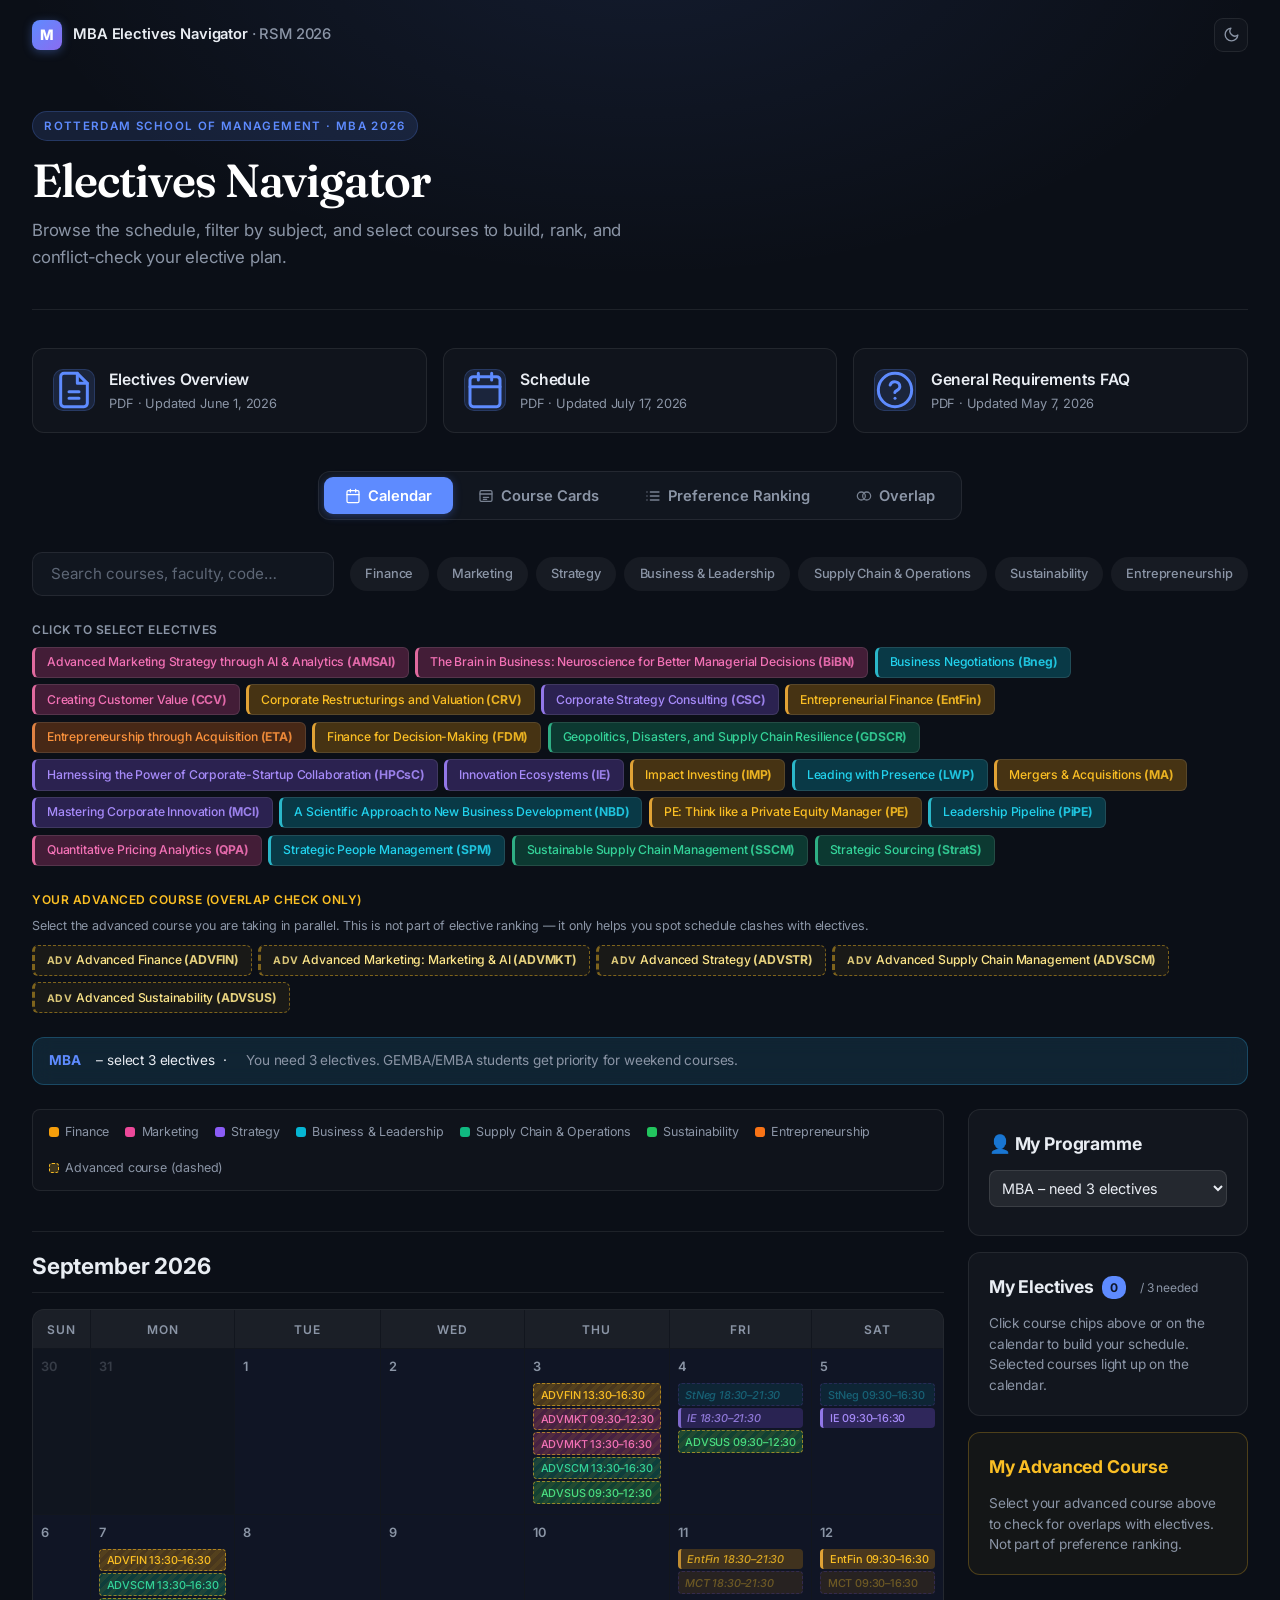
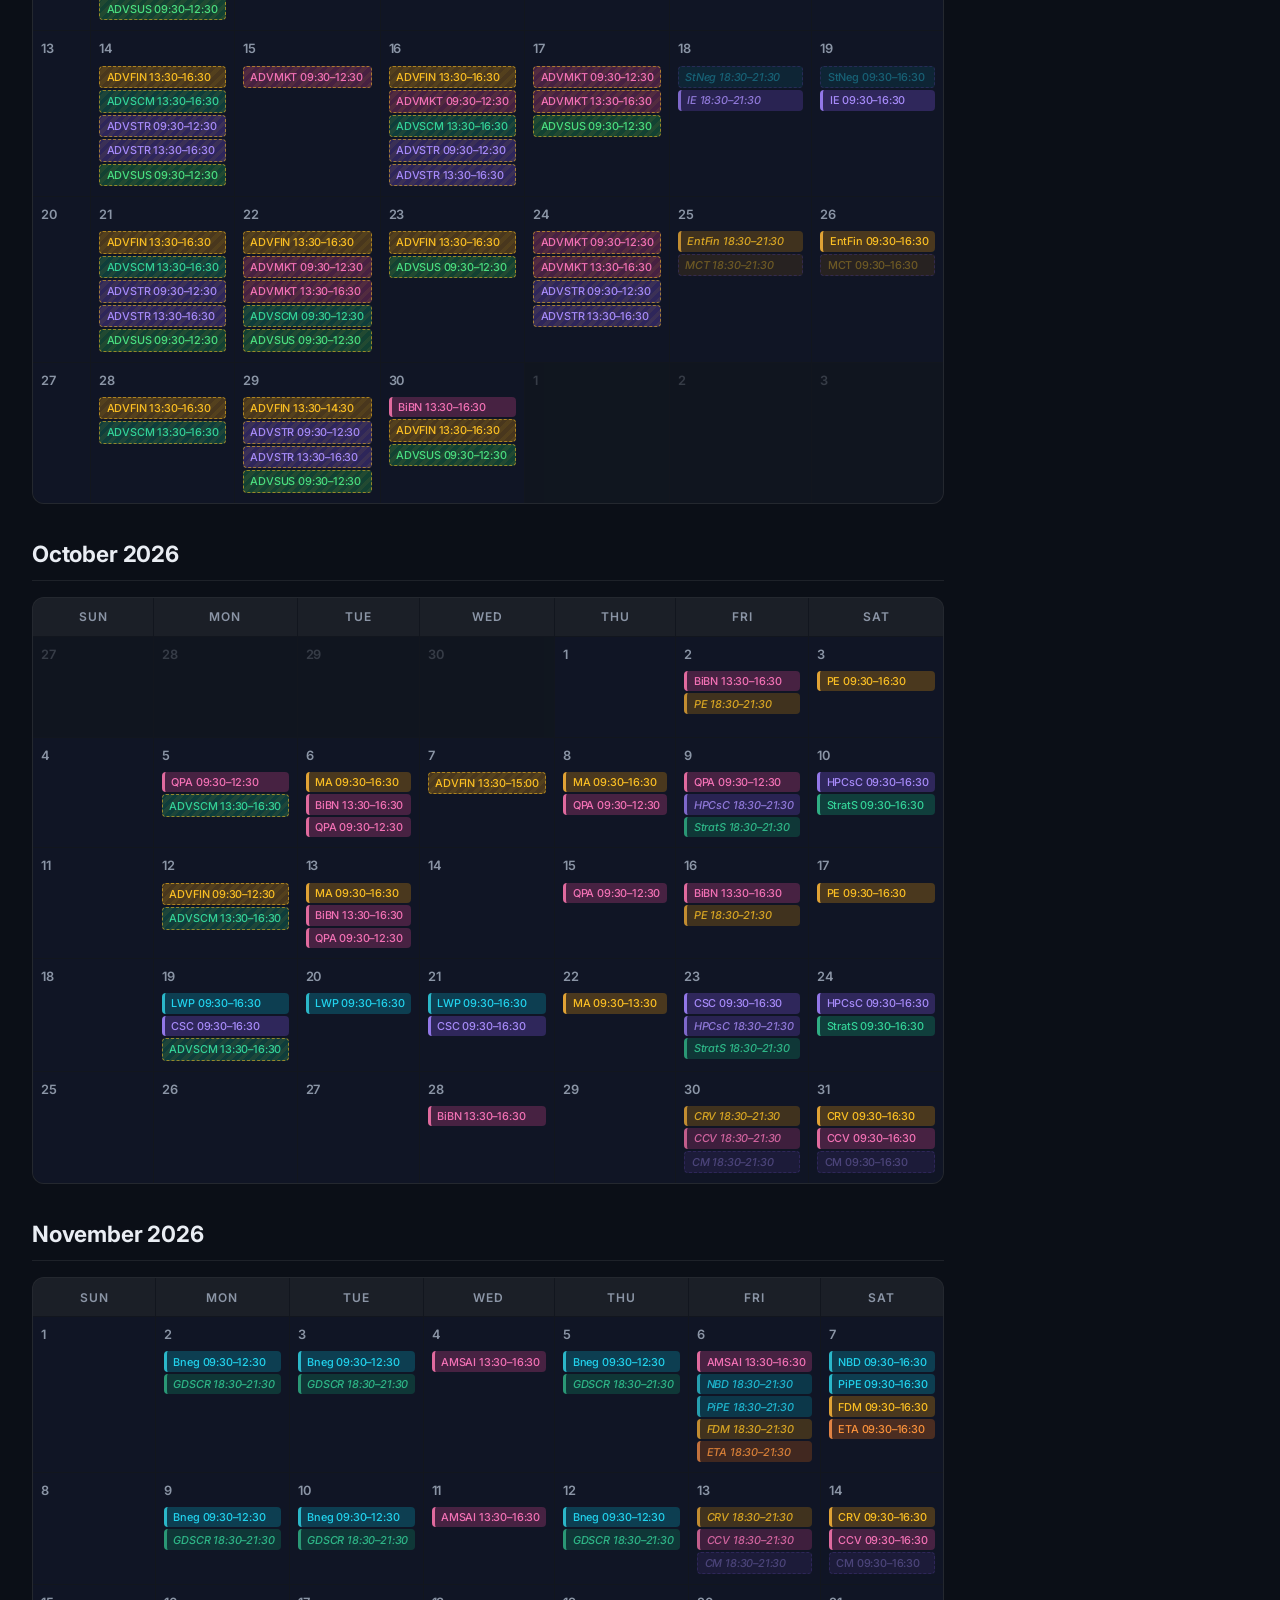
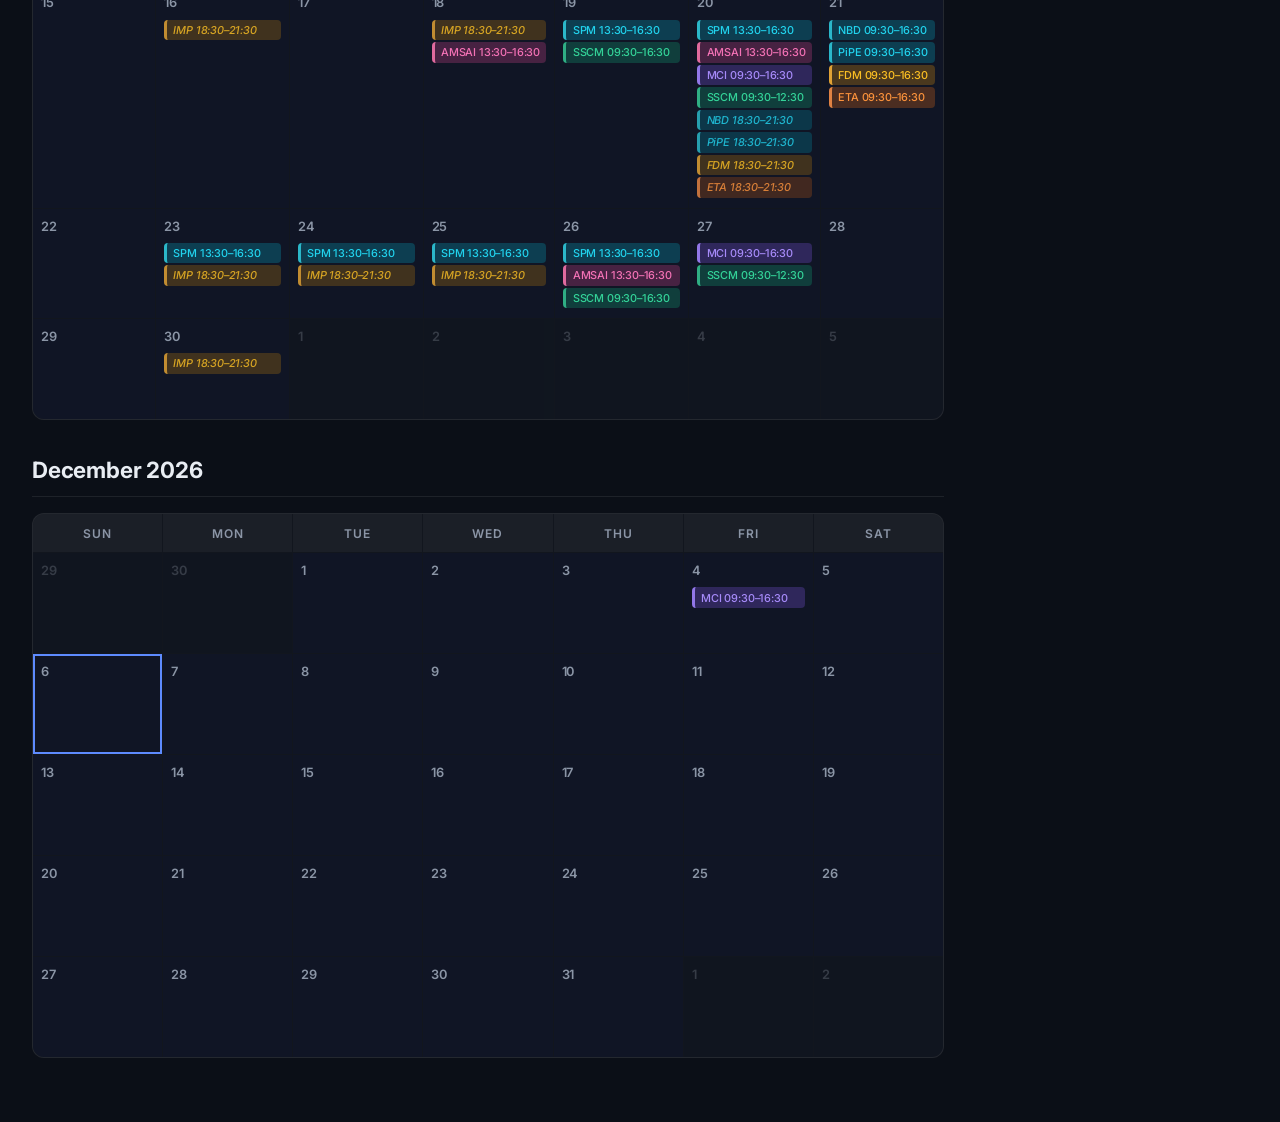
==== index.html @ b1c60c38 "Link schedule resource card to updated 17-July PDF Co-Authored-By: Claude Sonnet 5 <noreply@anthropi" ====
<!DOCTYPE html>
<html lang="en">
<head>
    <meta charset="UTF-8">
    <meta name="viewport" content="width=device-width, initial-scale=1.0">
    <title>MBA Electives 2026</title>
    <meta name="description" content="Interactive navigation for 2026 MBA Electives — browse the calendar, filter by subject, search courses, and plan your schedule.">
    <script>
        (function() {
            var saved = localStorage.getItem('mba_theme');
            if (saved === 'light') document.documentElement.setAttribute('data-theme', 'light');
        })();
    </script>
    <link rel="preconnect" href="https://fonts.googleapis.com">
    <link rel="preconnect" href="https://fonts.gstatic.com" crossorigin>
    <link href="https://fonts.googleapis.com/css2?family=Inter:wght@400;500;600;700;800&family=Fraunces:opsz,wght@9..144,500;9..144,600&display=swap" rel="stylesheet">
    <style>
        :root {
            --bg-color: #0b0f17;
            --bg-elevated: #11161f;
            --text-color: #e9edf3;
            --text-secondary: #8b95a6;
            --text-tertiary: #cbd5e1;
            --heading-color: #ffffff;
            --card-bg: rgba(255, 255, 255, 0.025);
            --card-border: rgba(255, 255, 255, 0.08);
            --card-hover: rgba(255, 255, 255, 0.045);
            --modal-bg: #1e293b;
            --cal-day-bg: rgba(15, 23, 42, 0.6);
            --placeholder-color: #5d6675;
            --selected-outline: #ffffff;
            --bg-glow: rgba(94, 139, 255, 0.10);
            --bg-glow-2: transparent;
            --primary: #5e8bff;
            --primary-strong: #4f7cf5;
            --primary-dim: rgba(94, 139, 255, 0.14);
            --accent: #7b9dff;
            --cat-finance: #e0a235;
            --cat-marketing: #e06a9e;
            --cat-strategy: #9277e8;
            --cat-leadership: #2bb7c9;
            --cat-supplychain: #2fae84;
            --cat-sustainability: #4cb464;
            --cat-entrepreneurship: #e08243;
            --danger: #f0786f;
            --radius: 12px;
            --radius-sm: 8px;
            --radius-lg: 16px;
            --shadow-sm: 0 1px 2px rgba(0,0,0,0.25);
            --shadow-md: 0 6px 20px rgba(0,0,0,0.3);
            --shadow-lg: 0 16px 40px rgba(0,0,0,0.4);
            /* Status text colors used for inline sidebar warnings/badges */
            --status-amber: #fbbf24;
            --status-purple: #c4b5fd;
            --status-cyan: #7dd3fc;
            --status-red: #f87171;
            --status-green: #86efac;
            /* Tonal "wash" overlays — light-on-dark by default, flipped to dark-on-light by the light theme */
            --wash-02: rgba(255,255,255,0.02);
            --wash-03: rgba(255,255,255,0.03);
            --wash-04: rgba(255,255,255,0.04);
            --wash-05: rgba(255,255,255,0.05);
            --wash-06: rgba(255,255,255,0.06);
            --wash-08: rgba(255,255,255,0.08);
            --wash-10: rgba(255,255,255,0.1);
            --wash-12: rgba(255,255,255,0.12);
            --wash-14: rgba(255,255,255,0.14);
            --wash-15: rgba(255,255,255,0.15);
            --wash-16: rgba(255,255,255,0.16);
            --wash-20: rgba(255,255,255,0.2);
            --wash-24: rgba(255,255,255,0.24);
            --wash-25: rgba(255,255,255,0.25);
            --wash-35: rgba(255,255,255,0.35);
        }

        /* ── Pastel light theme ── */
        html[data-theme="light"] {
            --bg-color: #f7f5f0;
            --bg-elevated: #ffffff;
            --text-color: #3a4254;
            --text-secondary: #7b8494;
            --text-tertiary: #515b6e;
            --heading-color: #262d3d;
            --card-bg: #ffffff;
            --card-border: rgba(35,45,70,0.09);
            --card-hover: rgba(35,45,70,0.035);
            --modal-bg: #ffffff;
            --cal-day-bg: rgba(255,255,255,0.6);
            --placeholder-color: #a3acbd;
            --selected-outline: #2a3142;
            --scrollbar-thumb: rgba(35,45,70,0.14);
            --scrollbar-thumb-hover: rgba(35,45,70,0.24);
            --bg-glow: rgba(94,139,255,0.08);
            --bg-glow-2: rgba(255,176,138,0.12);
            --primary: #4a64e8;
            --primary-strong: #3a52d6;
            --primary-dim: rgba(74,100,232,0.10);
            --accent: #6f7ff0;
            --cat-finance: #c4831a;
            --cat-marketing: #c94f82;
            --cat-strategy: #7c5cd6;
            --cat-leadership: #1f97a8;
            --cat-supplychain: #1f8f6c;
            --cat-sustainability: #3a9650;
            --cat-entrepreneurship: #c66a2e;
            --danger: #d9655e;
            --status-amber: #92660f;
            --status-purple: #6d4fc9;
            --status-cyan: #0e7c95;
            --status-red: #b8453d;
            --status-green: #1f8f5a;
            --shadow-sm: 0 1px 2px rgba(35,45,70,0.06);
            --shadow-md: 0 6px 20px rgba(35,45,70,0.08);
            --shadow-lg: 0 16px 40px rgba(35,45,70,0.12);
            --wash-02: rgba(35,45,70,0.025);
            --wash-03: rgba(35,45,70,0.035);
            --wash-04: rgba(35,45,70,0.04);
            --wash-05: rgba(35,45,70,0.05);
            --wash-06: rgba(35,45,70,0.055);
            --wash-08: rgba(35,45,70,0.06);
            --wash-10: rgba(35,45,70,0.07);
            --wash-12: rgba(35,45,70,0.08);
            --wash-14: rgba(35,45,70,0.09);
            --wash-15: rgba(35,45,70,0.09);
            --wash-16: rgba(35,45,70,0.1);
            --wash-20: rgba(35,45,70,0.12);
            --wash-24: rgba(35,45,70,0.14);
            --wash-25: rgba(35,45,70,0.14);
            --wash-35: rgba(35,45,70,0.2);
        }

        * { box-sizing: border-box; margin: 0; padding: 0; }

        body {
            font-family: 'Inter', -apple-system, BlinkMacSystemFont, 'Segoe UI', sans-serif;
            background-color: var(--bg-color);
            color: var(--text-color);
            line-height: 1.6;
            background-image:
                radial-gradient(900px 500px at 50% -8%, var(--bg-glow), transparent 70%),
                radial-gradient(800px 500px at 100% 100%, var(--bg-glow-2), transparent 70%);
            background-repeat: no-repeat;
            background-attachment: fixed;
            min-height: 100vh;
            -webkit-font-smoothing: antialiased;
            letter-spacing: -0.011em;
            transition: background-color 0.25s ease, color 0.25s ease;
        }

        .container { max-width: 1360px; margin: 0 auto; padding: 0 2rem 4rem; }

        /* ── Top bar ── */
        .topbar {
            display: flex; align-items: center; gap: 0.7rem;
            max-width: 1360px; margin: 0 auto; padding: 1.1rem 2rem;
        }
        .topbar .brand-mark {
            width: 30px; height: 30px; border-radius: 8px; flex-shrink: 0;
            background: linear-gradient(135deg, var(--primary), #8a6cf0);
            display: flex; align-items: center; justify-content: center;
            font-weight: 800; font-size: 0.9rem; color: #fff;
            box-shadow: 0 2px 10px rgba(94,139,255,0.35);
        }
        .topbar .brand-text { font-size: 0.92rem; font-weight: 600; letter-spacing: -0.01em; }
        .topbar .brand-text span { color: var(--text-secondary); font-weight: 500; }
        .theme-toggle {
            margin-left: auto; width: 34px; height: 34px; flex-shrink: 0;
            display: flex; align-items: center; justify-content: center;
            background: var(--card-bg); border: 1px solid var(--card-border);
            border-radius: 9px; color: var(--text-secondary); cursor: pointer;
            transition: background 0.18s ease, color 0.18s ease, border-color 0.18s ease;
        }
        .theme-toggle:hover { background: var(--card-hover); color: var(--text-color); }
        .theme-toggle svg { width: 17px; height: 17px; }
        .theme-toggle .icon-sun { display: none; }
        html[data-theme="light"] .theme-toggle .icon-moon { display: none; }
        html[data-theme="light"] .theme-toggle .icon-sun { display: block; }

        /* ── Header ── */
        header {
            padding: 2.6rem 0 2.4rem; margin-bottom: 2.4rem;
            border-bottom: 1px solid var(--card-border);
            animation: fadeInDown 0.5s ease-out;
        }
        .eyebrow {
            display: inline-flex; align-items: center; gap: 0.5rem;
            font-size: 0.72rem; font-weight: 600; text-transform: uppercase;
            letter-spacing: 0.12em; color: var(--primary);
            background: var(--primary-dim); border: 1px solid rgba(94,139,255,0.22);
            padding: 0.3rem 0.7rem; border-radius: 999px; margin-bottom: 1rem;
        }
        h1 {
            font-family: 'Fraunces', Georgia, serif;
            font-size: 2.9rem; font-weight: 600; line-height: 1.05;
            letter-spacing: -0.02em; margin-bottom: 0.7rem; color: var(--heading-color);
        }
        .subtitle { font-size: 1.05rem; color: var(--text-secondary); max-width: 640px; }

        /* ── Resource cards ── */
        .resources {
            display: grid; grid-template-columns: repeat(auto-fit, minmax(240px, 1fr));
            gap: 1rem; margin-bottom: 2.4rem; animation: fadeInUp 0.5s ease-out 0.1s both;
        }
        .resource-card {
            background: var(--card-bg); border: 1px solid var(--card-border); border-radius: var(--radius);
            padding: 1.1rem 1.25rem; text-align: left;
            transition: transform 0.2s ease, box-shadow 0.2s ease, background 0.2s ease, border-color 0.2s ease;
            text-decoration: none; color: inherit; display: flex; flex-direction: row; align-items: center; gap: 0.9rem;
        }
        .resource-card:hover {
            transform: translateY(-2px); box-shadow: var(--shadow-md);
            background: var(--card-hover); border-color: rgba(94,139,255,0.35);
        }
        .resource-icon {
            font-size: 1.25rem; width: 42px; height: 42px; flex-shrink: 0;
            display: flex; align-items: center; justify-content: center;
            background: var(--primary-dim); border: 1px solid rgba(94,139,255,0.2);
            border-radius: 10px; color: var(--primary);
        }
        .resource-body { display: flex; flex-direction: column; gap: 0.1rem; min-width: 0; }
        .resource-title { font-size: 0.98rem; font-weight: 600; }
        .resource-sub { color: var(--text-secondary); font-size: 0.8rem; }

        /* ── View switcher ── */
        .view-bar {
            display: inline-flex; gap: 0.25rem; margin-bottom: 2rem; justify-content: center; flex-wrap: wrap; align-items: center;
            background: var(--bg-elevated); border: 1px solid var(--card-border);
            border-radius: 12px; padding: 0.3rem;
        }
        .view-bar-wrap { display: flex; justify-content: center; margin-bottom: 2rem; }
        .view-bar-wrap .view-bar { margin-bottom: 0; }
        .view-btn {
            background: transparent; border: 1px solid transparent; color: var(--text-secondary);
            padding: 0.55rem 1.25rem; border-radius: 9px; font-family: inherit; font-size: 0.92rem;
            font-weight: 600; cursor: pointer; transition: all 0.18s ease;
            display: inline-flex; align-items: center; gap: 0.45rem;
        }
        .view-btn svg { width: 16px; height: 16px; opacity: 0.85; }
        .view-btn.active {
            background: var(--primary); border-color: transparent; color: #fff;
            box-shadow: 0 2px 8px rgba(79, 124, 245, 0.35);
        }
        .view-btn.active svg { opacity: 1; }
        .view-btn:hover:not(.active) { background: var(--wash-05); color: var(--text-color); }
        /* Card view tabs keep a lighter segmented style */
        .tabs .tab-btn { background: var(--card-bg); border: 1px solid var(--card-border); border-radius: 9px; }
        .tabs .tab-btn.active { background: var(--primary); border-color: transparent; }

        /* ── Search & Filter ── */
        .toolbar {
            display: flex; gap: 1rem; margin-bottom: 1.5rem; flex-wrap: wrap; align-items: center;
        }
        .search-box {
            flex: 1; min-width: 200px; padding: 0.7rem 1.1rem; border-radius: 10px;
            background: var(--bg-elevated); border: 1px solid var(--card-border);
            color: var(--text-color); font-family: inherit; font-size: 0.95rem; outline: none;
            transition: border-color 0.2s, background 0.2s, box-shadow 0.2s;
        }
        .search-box::placeholder { color: var(--placeholder-color); }
        .search-box:focus { border-color: var(--primary); box-shadow: 0 0 0 3px var(--primary-dim); }

        .filter-chips { display: flex; gap: 0.5rem; flex-wrap: wrap; }
        .chip {
            padding: 0.35rem 0.9rem; border-radius: 20px; font-size: 0.8rem; font-weight: 500;
            cursor: pointer; border: 1px solid transparent; transition: all 0.2s ease;
            background: var(--wash-05); color: var(--text-secondary);
        }
        .chip.active { color: #fff; border-color: transparent; }
        .chip[data-cat="Finance"].active { background: var(--cat-finance); }
        .chip[data-cat="Marketing"].active { background: var(--cat-marketing); }
        .chip[data-cat="Strategy"].active { background: var(--cat-strategy); }
        .chip[data-cat="Business & Leadership"].active { background: var(--cat-leadership); }
        .chip[data-cat="Supply Chain & Operations"].active { background: var(--cat-supplychain); }
        .chip[data-cat="Sustainability"].active { background: var(--cat-sustainability); }
        .chip[data-cat="Entrepreneurship"].active { background: var(--cat-entrepreneurship); }
        .chip:hover:not(.active) { background: var(--wash-10); color: var(--text-color); }

        .course-picker {
            margin-bottom: 1.5rem;
        }
        .course-picker-label {
            font-size: 0.75rem; font-weight: 600; text-transform: uppercase;
            letter-spacing: 0.5px; color: var(--text-secondary); margin-bottom: 0.5rem;
        }
        .course-chips { display: flex; gap: 0.4rem; flex-wrap: wrap; }
        .course-chip {
            padding: 0.4rem 0.75rem; border-radius: 6px; font-size: 0.76rem; font-weight: 500;
            line-height: 1.35; max-width: 100%;
            cursor: pointer; border: 1px solid var(--wash-10);
            background: var(--wash-05); color: var(--text-secondary);
            transition: all 0.2s ease; user-select: none;
        }
        .course-chip .chip-code { font-weight: 700; opacity: 0.9; white-space: nowrap; }
        .course-chip:hover { background: var(--wash-10); color: var(--text-color); }
        .course-chip.selected {
            color: #fff; border-color: var(--wash-35);
            box-shadow: 0 0 0 2px var(--wash-25);
        }
        .course-chip.cat-finance.selected { background: rgba(245,158,11,0.45); }
        .course-chip.cat-marketing.selected { background: rgba(236,72,153,0.45); }
        .course-chip.cat-strategy.selected { background: rgba(139,92,252,0.45); }
        .course-chip.cat-leadership.selected { background: rgba(6,182,212,0.45); }
        .course-chip.cat-supplychain.selected { background: rgba(16,185,129,0.45); }
        .course-chip.cat-sustainability.selected { background: rgba(34,197,94,0.45); }
        .course-chip.cat-entrepreneurship.selected { background: rgba(249,115,22,0.45); }

        .advanced-picker { margin-top: 0.25rem; }
        .advanced-picker-label {
            font-size: 0.75rem; font-weight: 600; text-transform: uppercase;
            letter-spacing: 0.5px; color: #fbbf24; margin-bottom: 0.5rem;
        }
        .advanced-picker-hint {
            font-size: 0.78rem; color: var(--text-secondary); margin-bottom: 0.6rem; line-height: 1.45;
        }
        .course-chip.advanced-chip {
            border-style: dashed; border-color: rgba(251,191,36,0.45);
            background: rgba(251,191,36,0.06); color: #fde68a;
        }
        .course-chip.advanced-chip:hover { background: rgba(251,191,36,0.12); color: #fef3c7; }
        .course-chip.advanced-chip.selected {
            background: rgba(251,191,36,0.28); color: #fff;
            border-color: #fbbf24; box-shadow: 0 0 0 2px rgba(251,191,36,0.25);
        }
        .course-chip.advanced-chip .chip-adv-tag {
            font-size: 0.65rem; font-weight: 700; text-transform: uppercase;
            letter-spacing: 0.4px; opacity: 0.85; margin-right: 0.25rem;
        }

        /* ── Calendar ── */
        .calendar-section { display: none; }
        .calendar-section.active { display: block; }

        .month-heading {
            font-size: 1.4rem; font-weight: 700; margin: 2rem 0 1rem 0;
            padding-bottom: 0.5rem;
            border-bottom: 1px solid var(--card-border);
        }
        .month-heading:first-child { margin-top: 0; }

        .cal-grid {
            display: grid; grid-template-columns: repeat(7, 1fr); gap: 1px;
            background: var(--wash-03); border-radius: var(--radius); overflow: hidden;
            border: 1px solid var(--card-border);
        }
        .cal-header {
            background: var(--wash-04); padding: 0.6rem; text-align: center;
            font-size: 0.75rem; font-weight: 600; text-transform: uppercase; letter-spacing: 1px;
            color: var(--text-secondary);
        }
        .cal-day {
            background: var(--cal-day-bg); padding: 0.5rem; min-height: 100px;
            transition: background 0.2s; position: relative; cursor: default;
        }
        .cal-day:hover { background: var(--wash-03); }
        .cal-day.other-month { opacity: 0.3; }
        .cal-day.today { outline: 2px solid var(--primary); outline-offset: -2px; }
        .cal-day-num { font-size: 0.8rem; font-weight: 600; color: var(--text-secondary); margin-bottom: 0.35rem; }
        .cal-event {
            font-size: 0.68rem; padding: 0.2rem 0.4rem; border-radius: 4px;
            margin-bottom: 2px; cursor: pointer; font-weight: 500; line-height: 1.3;
            transition: transform 0.15s ease, box-shadow 0.15s ease; overflow: hidden;
            text-overflow: ellipsis; white-space: nowrap;
        }
        .cal-event:hover {
            transform: scale(1.03); box-shadow: 0 2px 8px rgba(0,0,0,0.4); z-index: 5; position: relative;
        }
        .cal-event.evening { font-style: italic; opacity: 0.85; }

        /* ── Course cards view ── */
        .cards-section { display: none; }
        .cards-section.active { display: block; }

        .course-grid {
            display: grid; grid-template-columns: repeat(auto-fill, minmax(340px, 1fr));
            gap: 1.25rem;
        }
        .course-card {
            background: var(--card-bg); border: 1px solid var(--card-border); border-radius: var(--radius);
            padding: 1.25rem; backdrop-filter: blur(10px);
            transition: transform 0.25s ease, border-color 0.25s ease;
            display: flex; flex-direction: column; position: relative; overflow: hidden;
        }
        .course-card::before {
            content: ''; position: absolute; top: 0; left: 0; width: 4px; height: 100%;
            opacity: 0; transition: opacity 0.25s ease;
        }
        .course-card:hover { transform: translateY(-3px); border-color: var(--wash-12); }
        .course-card:hover::before { opacity: 1; }
        .course-subject {
            font-size: 0.75rem; text-transform: uppercase; letter-spacing: 0.8px;
            margin-bottom: 0.4rem; font-weight: 600;
        }
        .course-title {
            font-size: 1.15rem; font-weight: 600; margin-bottom: 0.75rem; line-height: 1.3;
        }
        .course-title a { color: var(--text-color); text-decoration: none; transition: color 0.2s; }
        .course-title a:hover { color: var(--primary); }
        .course-faculty {
            display: flex; align-items: center; gap: 0.4rem; color: var(--text-tertiary);
            font-size: 0.9rem; margin-bottom: 0.4rem;
        }
        .course-notes {
            margin-top: auto; padding-top: 0.75rem; font-size: 0.8rem; color: var(--text-secondary);
            border-top: 1px solid var(--wash-05);
        }
        .course-notes strong { color: var(--danger); font-weight: 600; }
        .course-schedule {
            margin-top: 0.5rem; padding-top: 0.75rem; border-top: 1px solid var(--wash-05);
        }
        .course-schedule-title { font-size: 0.75rem; color: var(--text-secondary); font-weight: 600; text-transform: uppercase; letter-spacing: 0.5px; margin-bottom: 0.4rem; }
        .course-session {
            font-size: 0.78rem; color: var(--text-tertiary); padding: 0.15rem 0;
            display: flex; justify-content: space-between;
        }
        .course-session .date { color: var(--primary); font-weight: 500; }
        .course-session .time { color: var(--text-secondary); }

        .course-card { cursor: pointer; }
        .course-card.is-selected {
            border-color: var(--wash-25);
            background: var(--wash-06);
        }
        .card-code-chip {
            display: inline-block; font-size: 0.75rem; font-weight: 700;
            padding: 0.2rem 0.55rem; border-radius: 5px; margin-bottom: 0.5rem;
            background: var(--wash-08); color: var(--primary);
            border: 1px solid rgba(56,189,248,0.25);
        }
        .course-card.is-selected .card-code-chip {
            background: rgba(56,189,248,0.25); color: #fff;
        }
        .details-link {
            font-size: 0.8rem; color: var(--primary); background: none; border: none;
            cursor: pointer; font-family: inherit; padding: 0; margin-left: 0.5rem;
            text-decoration: underline; text-underline-offset: 2px;
        }
        .details-link:hover { color: var(--accent); }

        /* ── Detail modal ── */
        .modal-overlay {
            position: fixed; inset: 0; background: rgba(0,0,0,0.7); z-index: 100;
            display: none; align-items: center; justify-content: center; backdrop-filter: blur(4px);
        }
        .modal-overlay.active { display: flex; }
        .modal {
            background: var(--modal-bg); border: 1px solid var(--wash-10); border-radius: var(--radius-lg);
            padding: 2rem; max-width: 560px; width: 90%; max-height: 85vh; overflow-y: auto;
            animation: modalIn 0.25s ease-out;
        }
        .modal-close {
            float: right; background: none; border: none; color: var(--text-secondary);
            cursor: pointer; font-size: 1.5rem; line-height: 1; padding: 0.25rem;
        }
        .modal-close:hover { color: var(--text-color); }
        .modal h3 { font-size: 1.4rem; font-weight: 700; margin-bottom: 0.25rem; }
        .modal .modal-code { font-size: 0.85rem; color: var(--primary); font-weight: 600; margin-bottom: 1rem; }
        .modal .modal-faculty { color: var(--text-tertiary); font-size: 0.95rem; margin-bottom: 1rem; }
        .modal .modal-sessions { margin-top: 1rem; }
        .modal .modal-session-row {
            display: flex; justify-content: space-between; padding: 0.5rem 0;
            border-bottom: 1px solid var(--wash-05); font-size: 0.9rem;
        }
        .modal .modal-session-row:last-child { border-bottom: none; }
        .modal .modal-session-date { color: var(--primary); font-weight: 500; }
        .modal .modal-session-time { color: var(--text-secondary); }
        .modal .modal-notes {
            margin-top: 1rem; padding-top: 1rem; border-top: 1px solid var(--wash-05);
            font-size: 0.85rem; color: var(--text-secondary);
        }
        .modal .modal-notes strong { color: var(--danger); }

        /* ── Color utilities ── */
        .cat-finance { background: rgba(245,158,11,0.25); color: #fbbf24; border-left: 3px solid var(--cat-finance); }
        .cat-marketing { background: rgba(236,72,153,0.25); color: #f472b6; border-left: 3px solid var(--cat-marketing); }
        .cat-strategy { background: rgba(139,92,252,0.25); color: #a78bfa; border-left: 3px solid var(--cat-strategy); }
        .cat-leadership { background: rgba(6,182,212,0.25); color: #22d3ee; border-left: 3px solid var(--cat-leadership); }
        .cat-supplychain { background: rgba(16,185,129,0.25); color: #34d399; border-left: 3px solid var(--cat-supplychain); }
        .cat-sustainability { background: rgba(34,197,94,0.25); color: #4ade80; border-left: 3px solid var(--cat-sustainability); }
        .cat-entrepreneurship { background: rgba(249,115,22,0.25); color: #fb923c; border-left: 3px solid var(--cat-entrepreneurship); }

        .card-cat-finance::before { background: var(--cat-finance); }
        .card-cat-marketing::before { background: var(--cat-marketing); }
        .card-cat-strategy::before { background: var(--cat-strategy); }
        .card-cat-leadership::before { background: var(--cat-leadership); }
        .card-cat-supplychain::before { background: var(--cat-supplychain); }
        .card-cat-sustainability::before { background: var(--cat-sustainability); }
        .card-cat-entrepreneurship::before { background: var(--cat-entrepreneurship); }

        .sub-finance { color: var(--cat-finance); }
        .sub-marketing { color: var(--cat-marketing); }
        .sub-strategy { color: var(--cat-strategy); }
        .sub-leadership { color: var(--cat-leadership); }
        .sub-supplychain { color: var(--cat-supplychain); }
        .sub-sustainability { color: var(--cat-sustainability); }
        .sub-entrepreneurship { color: var(--cat-entrepreneurship); }

        /* ── Animations ── */
        @keyframes fadeInDown { from { opacity: 0; transform: translateY(-15px); } to { opacity: 1; transform: translateY(0); } }
        @keyframes fadeInUp { from { opacity: 0; transform: translateY(15px); } to { opacity: 1; transform: translateY(0); } }
        @keyframes modalIn { from { opacity: 0; transform: scale(0.95); } to { opacity: 1; transform: scale(1); } }

        /* ── No results ── */
        .no-results { text-align: center; padding: 3rem; color: var(--text-secondary); font-size: 1.1rem; }

        /* ── Responsive ── */
        @media (max-width: 900px) {
            .cal-day { min-height: 70px; padding: 0.3rem; }
            .cal-event { font-size: 0.6rem; padding: 0.15rem 0.3rem; }
            .cal-day-num { font-size: 0.7rem; }
            .cal-sidebar { display: none; }
            .cal-layout { flex-direction: column; }
        }
        @media (max-width: 768px) {
            h1 { font-size: 2.2rem; }
            .container { padding: 2rem 1rem; }
            .course-grid { grid-template-columns: 1fr; }
            .toolbar { flex-direction: column; }
            .search-box { min-width: unset; width: 100%; }
            .cal-day { min-height: 55px; }
            .cal-sidebar { display: none; }
            .cal-layout { flex-direction: column; }
        }

        /* ── Legend ── */
        .legend {
            display: flex; gap: 1rem; flex-wrap: wrap; margin-bottom: 1.5rem;
            padding: 0.75rem 1rem; background: var(--wash-02);
            border-radius: var(--radius-sm); border: 1px solid var(--card-border);
        }
        .legend-item { display: flex; align-items: center; gap: 0.4rem; font-size: 0.78rem; color: var(--text-secondary); }
        .legend-dot { width: 10px; height: 10px; border-radius: 3px; }

        /* ── My Schedule sidebar ── */
        .cal-layout { display: flex; gap: 1.5rem; }
        .cal-main { flex: 1; min-width: 0; }
        .cal-sidebar {
            width: 280px; flex-shrink: 0;
            position: sticky; top: 1rem; align-self: flex-start;
            max-height: calc(100vh - 2rem); overflow-y: auto;
        }
        .my-sched-panel {
            background: var(--wash-03); border: 1px solid var(--card-border);
            border-radius: var(--radius); padding: 1.25rem; margin-bottom: 1rem;
        }
        .my-sched-panel h3 {
            font-size: 1.1rem; font-weight: 700; margin-bottom: 0.75rem;
            display: flex; align-items: center; gap: 0.5rem;
        }
        .my-sched-panel h3 .count {
            background: var(--primary); color: #0f172a; font-size: 0.75rem; font-weight: 700;
            padding: 0.1rem 0.5rem; border-radius: 10px;
        }
        .my-sched-empty { color: var(--text-secondary); font-size: 0.85rem; line-height: 1.5; }
        .my-sched-item {
            display: flex; align-items: center; gap: 0.5rem; padding: 0.5rem 0;
            border-bottom: 1px solid var(--wash-04); font-size: 0.85rem;
        }
        .my-sched-item:last-child { border-bottom: none; }
        .my-sched-item .dot { width: 8px; height: 8px; border-radius: 3px; flex-shrink: 0; }
        .my-sched-item .name { flex: 1; min-width: 0; overflow: hidden; text-overflow: ellipsis; white-space: nowrap; }
        .my-sched-item .rm { color: var(--text-secondary); cursor: pointer; font-size: 1rem; line-height: 1; transition: color 0.2s; flex-shrink: 0; }
        .my-sched-item .rm:hover { color: var(--danger); }
        .conflict-banner {
            background: rgba(248,113,113,0.1); border: 1px solid rgba(248,113,113,0.3);
            border-radius: var(--radius-sm); padding: 0.75rem 1rem; margin-bottom: 1rem;
        }
        .conflict-banner h4 { color: var(--danger); font-size: 0.85rem; font-weight: 700; margin-bottom: 0.35rem; display: flex; align-items: center; gap: 0.4rem; }
        .conflict-row { font-size: 0.8rem; color: #fca5a5; padding: 0.15rem 0; }
        .conflict-row .vs { color: var(--danger); font-weight: 600; margin: 0 0.3rem; }
        .sched-summary {
            font-size: 0.8rem; color: var(--text-secondary); line-height: 1.5;
        }
        .sched-summary strong { color: var(--text-color); font-weight: 600; }

        /* ── Calendar event states ── */
        .cal-event.selected {
            outline: 2px solid var(--selected-outline);
            outline-offset: -1px;
            box-shadow: 0 0 8px var(--wash-20);
            font-weight: 700;
            opacity: 1 !important;
        }
        .cal-event.unselected {
            opacity: 0.25;
        }
        .cal-day.has-selected {
            background: rgba(56, 189, 248, 0.04);
        }
        .cal-day.conflict-day {
            background: rgba(248, 113, 113, 0.08);
        }
        .cal-day.conflict-day .cal-day-num {
            color: var(--danger);
            font-weight: 700;
        }
        .cal-event.conflict-event {
            border: 1px solid var(--danger);
            background: rgba(248,113,113,0.2) !important;
        }
        .cal-event.advanced {
            border: 1px dashed rgba(251,191,36,0.55);
            background-image: repeating-linear-gradient(
                -45deg,
                rgba(251,191,36,0.06),
                rgba(251,191,36,0.06) 4px,
                transparent 4px,
                transparent 8px
            );
        }
        .cal-event.advanced.selected {
            outline: 2px dashed #fbbf24;
            outline-offset: -1px;
            box-shadow: 0 0 8px rgba(251,191,36,0.25);
            font-weight: 700;
            opacity: 1 !important;
        }
        .legend-dot.advanced-dot {
            border: 1px dashed #fbbf24;
            background: rgba(251,191,36,0.2);
        }
        .my-sched-panel.advanced-panel {
            border-color: rgba(251,191,36,0.25);
            background: rgba(251,191,36,0.04);
        }
        .my-sched-panel.advanced-panel h3 { color: #fbbf24; }

        /* ── Clear button ── */
        .clear-btn {
            background: none; border: 1px solid rgba(248,113,113,0.3); color: var(--danger);
            padding: 0.35rem 0.75rem; border-radius: 6px; cursor: pointer;
            font-size: 0.75rem; font-weight: 600; font-family: inherit;
            transition: background 0.2s, border-color 0.2s; margin-top: 0.75rem; width: 100%;
        }
        .clear-btn:hover { background: rgba(248,113,113,0.1); border-color: var(--danger); }


        /* ── Programme banner ── */
        .prog-banner {
            display: flex; align-items: center; gap: 1rem; flex-wrap: wrap;
            padding: 0.75rem 1rem; border-radius: var(--radius); margin-bottom: 1.5rem;
            font-size: 0.85rem; backdrop-filter: blur(10px);
        }
        .prog-banner.mba { background: rgba(56,189,248,0.12); border: 1px solid rgba(56,189,248,0.25); }
        .prog-banner.emba { background: rgba(139,92,246,0.12); border: 1px solid rgba(139,92,246,0.25); }
        .prog-banner.gemba { background: rgba(249,115,22,0.12); border: 1px solid rgba(249,115,22,0.25); }
        .prog-banner strong { font-weight: 700; }
        .prog-banner.mba strong { color: var(--primary); }
        .prog-banner.emba strong { color: #a78bfa; }
        .prog-banner.gemba strong { color: #fb923c; }
        .prog-banner .prog-note { color: var(--text-secondary); }

        /* ── Calendar programme-restricted events ── */
        .cal-event.restricted-mba {
            opacity: 0.4;
            border: 1px dashed rgba(245,158,11,0.5);
        }
        .cal-event.restricted-emba {
            opacity: 0.4;
            border: 1px dashed rgba(139,92,246,0.5);
        }

        /* ── Programme restriction badges ── */
        .restr-badge {
            display: inline-block; font-size: 0.68rem; font-weight: 600;
            padding: 0.15rem 0.5rem; border-radius: 4px;
        }
        .mba-badge { background: rgba(245,158,11,0.25); color: #fbbf24; border: 1px solid rgba(245,158,11,0.4); }
        .emba-badge { background: rgba(139,92,246,0.25); color: #a78bfa; border: 1px solid rgba(139,92,246,0.4); }
        .exam-badge { background: rgba(239,68,68,0.2); color: #f87171; border: 1px solid rgba(239,68,68,0.3); }
        .weekend-badge { background: rgba(34,197,94,0.15); color: #4ade80; border: 1px solid rgba(34,197,94,0.3); }
        .course-card.has-badges { padding-top: 0.9rem; }

        /* ── Preference ranking ── */
        .ranking-section { display: none; }
        .ranking-section.active { display: block; }
        .ranking-notice {
            background: var(--wash-04); border: 1px solid var(--card-border);
            border-radius: var(--radius); padding: 1rem 1.25rem; margin-bottom: 1.5rem;
            font-size: 0.9rem; color: var(--text-secondary); line-height: 1.55;
        }
        .ranking-layout {
            display: grid; grid-template-columns: 1fr 1fr; gap: 1.5rem; align-items: start;
        }
        .ranking-panel {
            background: var(--wash-03); border: 1px solid var(--card-border);
            border-radius: var(--radius-lg); padding: 1.25rem; min-height: 420px;
        }
        .ranking-panel h2 {
            font-size: 1.35rem; font-weight: 700; margin-bottom: 0.75rem;
        }
        .ranking-header {
            display: flex; align-items: center; justify-content: space-between;
            gap: 1rem; margin-bottom: 0.5rem;
        }
        .ranking-header h2 { margin-bottom: 0; }
        .ranking-hint {
            font-size: 0.85rem; color: var(--text-secondary); margin-bottom: 1rem; line-height: 1.5;
        }
        .ranking-hint strong { color: var(--text-color); }
        .save-btn {
            background: var(--primary); color: #fff; border: none; border-radius: 8px;
            padding: 0.55rem 1.4rem; font-family: inherit; font-size: 0.85rem;
            font-weight: 700; cursor: pointer; letter-spacing: 0.04em;
            transition: transform 0.2s, box-shadow 0.2s, background 0.2s;
        }
        .save-btn:hover { transform: translateY(-1px); background: var(--primary-strong); box-shadow: 0 4px 14px rgba(79,124,245,0.35); }
        .ranking-filters {
            display: flex; gap: 0.75rem; margin-bottom: 1rem; flex-wrap: wrap;
        }
        .ranking-filters input, .ranking-filters select {
            flex: 1; min-width: 140px; padding: 0.55rem 0.85rem; border-radius: 8px;
            background: var(--wash-06); border: 1px solid var(--card-border);
            color: var(--text-color); font-family: inherit; font-size: 0.9rem; outline: none;
        }
        .ranking-filters input:focus, .ranking-filters select:focus { border-color: var(--primary); }
        .rank-list { display: flex; flex-direction: column; gap: 0.5rem; min-height: 200px; }
        .rank-drop-zone {
            min-height: 280px; border: 2px dashed var(--wash-08);
            border-radius: var(--radius-sm); padding: 0.5rem;
            transition: border-color 0.2s, background 0.2s;
        }
        .rank-drop-zone.drag-over {
            border-color: var(--primary); background: rgba(56,189,248,0.06);
        }
        .rank-slot {
            display: flex; align-items: center; gap: 0.75rem;
            min-height: 58px; padding: 0.65rem 0.75rem; border-radius: var(--radius-sm);
            border: 1px solid var(--card-border); background: var(--wash-02);
            margin-bottom: 0.5rem; transition: border-color 0.2s, background 0.2s;
        }
        .rank-slot.empty {
            justify-content: center; color: var(--text-secondary); font-size: 0.82rem;
            border-style: dashed; background: transparent;
        }
        .rank-slot.drag-over { border-color: var(--primary); background: rgba(56,189,248,0.08); }
        .rank-num {
            width: 28px; height: 28px; border-radius: 50%; flex-shrink: 0;
            background: var(--wash-08); display: flex; align-items: center;
            justify-content: center; font-size: 0.8rem; font-weight: 700; color: var(--primary);
        }
        .rank-item {
            display: flex; align-items: center; gap: 0.75rem; flex: 1; min-width: 0;
            cursor: grab; user-select: none;
        }
        .rank-item:active { cursor: grabbing; }
        .rank-item.dragging { opacity: 0.45; }
        .rank-item-body { flex: 1; min-width: 0; }
        .rank-item-title {
            font-size: 0.92rem; font-weight: 600; line-height: 1.3;
            white-space: nowrap; overflow: hidden; text-overflow: ellipsis;
        }
        .rank-item-sub { font-size: 0.78rem; color: var(--text-secondary); margin-top: 0.1rem; }
        .rank-info {
            width: 28px; height: 28px; border-radius: 50%; flex-shrink: 0;
            border: 1px solid var(--card-border); background: var(--wash-05);
            color: var(--text-secondary); cursor: pointer; font-size: 0.85rem;
            display: flex; align-items: center; justify-content: center;
            transition: color 0.2s, border-color 0.2s;
        }
        .rank-info:hover { color: var(--primary); border-color: var(--primary); }
        .rank-remove {
            background: none; border: none; color: var(--text-secondary);
            cursor: pointer; font-size: 1rem; padding: 0.2rem; line-height: 1;
        }
        .rank-remove:hover { color: var(--danger); }
        .save-toast {
            position: fixed; bottom: 1.5rem; left: 50%; transform: translateX(-50%);
            background: var(--modal-bg); border: 1px solid rgba(56,189,248,0.4);
            color: var(--text-color); padding: 0.75rem 1.25rem; border-radius: 8px;
            font-size: 0.9rem; font-weight: 600; z-index: 200; opacity: 0;
            pointer-events: none; transition: opacity 0.25s;
            box-shadow: 0 8px 24px rgba(0,0,0,0.4);
        }
        .save-toast.show { opacity: 1; }
        @media (max-width: 900px) {
            .ranking-layout { grid-template-columns: 1fr; }
        }

        /* ── Overlap Explorer ── */
        .overlap-section { display: none; }
        .overlap-section.active { display: block; }
        .overlap-intro {
            background: var(--wash-04); border: 1px solid var(--card-border);
            border-radius: var(--radius); padding: 1rem 1.25rem; margin-bottom: 1.5rem;
            font-size: 0.9rem; color: var(--text-secondary); line-height: 1.55;
        }
        .overlap-filters { display: flex; gap: 0.5rem; flex-wrap: wrap; margin-bottom: 1.25rem; }
        .overlap-filters .chip { font-size: 0.78rem; }
        .overlap-pairs { display: flex; flex-direction: column; gap: 0.75rem; }
        .overlap-pair {
            background: var(--card-bg); border: 1px solid var(--card-border);
            border-radius: var(--radius); padding: 1rem 1.25rem;
            transition: border-color 0.2s;
        }
        .overlap-pair:hover { border-color: var(--wash-12); }
        .overlap-pair-header {
            display: flex; align-items: center; gap: 0.5rem; flex-wrap: wrap;
            margin-bottom: 0.6rem; font-weight: 600; font-size: 0.95rem;
        }
        .overlap-pair-header .course-link {
            color: var(--primary); cursor: pointer; background: none; border: none;
            font-family: inherit; font-size: inherit; font-weight: 600; padding: 0;
            text-align: left; white-space: normal; line-height: 1.35;
        }
        .overlap-pair-header .course-link:hover { color: var(--accent); text-decoration: underline; }
        .overlap-pair-header .course-link.highlighted { text-decoration: underline; }
        .overlap-pair-header .vs { color: var(--text-secondary); font-weight: 400; }
        .overlap-badge {
            display: inline-block; font-size: 0.72rem; font-weight: 600;
            padding: 0.2rem 0.6rem; border-radius: 12px; margin-bottom: 0.5rem;
        }
        .overlap-badge.high { background: rgba(251,191,36,0.15); color: #fbbf24; border: 1px solid rgba(251,191,36,0.3); }
        .overlap-badge.partial { background: rgba(56,189,248,0.12); color: #7dd3fc; border: 1px solid rgba(56,189,248,0.25); }
        .overlap-badge.schedule { background: rgba(248,113,113,0.12); color: #fca5a5; border: 1px solid rgba(248,113,113,0.25); }
        .overlap-badge.faculty { background: rgba(192,132,252,0.12); color: #c4b5fd; border: 1px solid rgba(192,132,252,0.25); }
        .overlap-detail { font-size: 0.82rem; color: var(--text-secondary); line-height: 1.6; }
        .overlap-detail .cat-pill {
            display: inline-block; font-size: 0.7rem; font-weight: 600;
            padding: 0.1rem 0.45rem; border-radius: 10px; margin: 0.1rem 0.15rem 0.1rem 0;
        }
        .overlap-count-pill {
            display: inline-flex; align-items: center; gap: 0.25rem;
            font-size: 0.72rem; font-weight: 600; padding: 0.15rem 0.5rem;
            border-radius: 10px; background: var(--wash-06);
            border: 1px solid var(--card-border); color: var(--text-secondary);
            cursor: pointer; margin-left: 0.5rem; vertical-align: middle;
            transition: background 0.2s, color 0.2s;
        }
        .overlap-count-pill:hover { background: rgba(56,189,248,0.12); color: var(--primary); border-color: rgba(56,189,248,0.3); }
        .topic-warning-banner {
            background: rgba(251,191,36,0.08); border: 1px solid rgba(251,191,36,0.25);
            border-radius: var(--radius-sm); padding: 0.75rem 1rem; margin-bottom: 1rem;
        }
        .topic-warning-banner h4 { color: #fbbf24; font-size: 0.85rem; font-weight: 700; margin-bottom: 0.35rem; }
        .topic-warning-row { font-size: 0.8rem; color: #fde68a; padding: 0.15rem 0; }

        /* ── Instructor profiles ── */
        .exp-badge {
            display: inline-flex; align-items: center; font-size: 0.65rem;
            padding: 0.1rem 0.35rem; border-radius: 8px; margin-left: 0.2rem;
            vertical-align: middle; font-weight: 600; white-space: nowrap;
        }
        .exp-badge.exp-academic { background: rgba(56,189,248,0.15); color: #7dd3fc; border: 1px solid rgba(56,189,248,0.3); }
        .exp-badge.exp-practical { background: rgba(245,158,11,0.15); color: #fbbf24; border: 1px solid rgba(245,158,11,0.3); }
        .exp-badge.exp-mixed { background: rgba(34,197,94,0.15); color: #4ade80; border: 1px solid rgba(34,197,94,0.3); }
        .instructor-link {
            background: none; border: none; color: var(--text-tertiary); cursor: pointer;
            font-family: inherit; font-size: inherit; padding: 0; text-decoration: underline;
            text-underline-offset: 2px; text-decoration-color: rgba(203,213,225,0.3);
        }
        .instructor-link:hover { color: var(--primary); text-decoration-color: var(--primary); }
        .faculty-sep { color: var(--text-secondary); }
        .faculty-et-al { color: var(--text-secondary); font-size: 0.85em; font-style: italic; }
        .instructor-index {
            background: var(--wash-02); border: 1px solid var(--card-border);
            border-radius: var(--radius); margin-bottom: 1.5rem; overflow: hidden;
        }
        .instructor-index-header {
            display: flex; align-items: center; justify-content: space-between;
            padding: 0.85rem 1.25rem; cursor: pointer; user-select: none;
            transition: background 0.2s;
        }
        .instructor-index-header:hover { background: var(--wash-03); }
        .instructor-index-header h3 { font-size: 1rem; font-weight: 700; }
        .instructor-index-toggle { color: var(--text-secondary); font-size: 0.85rem; }
        .instructor-index-body { padding: 0 1.25rem 1.25rem; display: none; }
        .instructor-index.open .instructor-index-body { display: block; }
        .instructor-type-filters { display: flex; gap: 0.4rem; flex-wrap: wrap; margin-bottom: 1rem; }
        .instructor-type-filters .chip { font-size: 0.75rem; }
        .instructor-grid {
            display: grid; grid-template-columns: repeat(auto-fill, minmax(200px, 1fr)); gap: 0.6rem;
        }
        .instructor-mini-card {
            background: var(--wash-03); border: 1px solid var(--card-border);
            border-radius: var(--radius-sm); padding: 0.65rem 0.85rem; cursor: pointer;
            transition: border-color 0.2s, background 0.2s;
        }
        .instructor-mini-card:hover { border-color: var(--wash-15); background: var(--wash-05); }
        .instructor-mini-card.active { border-color: var(--primary); background: rgba(56,189,248,0.08); }
        .instructor-mini-name { font-size: 0.82rem; font-weight: 600; margin-bottom: 0.2rem; line-height: 1.3; }
        .instructor-mini-role { font-size: 0.72rem; color: var(--text-secondary); }
        .modal-instructor-type {
            display: inline-flex; align-items: center; gap: 0.35rem;
            font-size: 0.85rem; font-weight: 600; padding: 0.35rem 0.75rem;
            border-radius: 8px; margin-bottom: 0.75rem;
        }
        .modal-instructor-type.exp-academic { background: rgba(56,189,248,0.12); color: #7dd3fc; }
        .modal-instructor-type.exp-practical { background: rgba(245,158,11,0.12); color: #fbbf24; }
        .modal-instructor-type.exp-mixed { background: rgba(34,197,94,0.12); color: #4ade80; }
        .modal-section-title {
            font-size: 0.75rem; font-weight: 700; text-transform: uppercase;
            letter-spacing: 0.5px; color: var(--text-secondary); margin: 1rem 0 0.5rem;
        }
        .modal-experience-list { list-style: none; padding: 0; }
        .modal-experience-list li {
            font-size: 0.88rem; color: var(--text-tertiary); padding: 0.3rem 0;
            border-bottom: 1px solid var(--wash-04);
        }
        .modal-experience-list li:last-child { border-bottom: none; }
        .modal-teaches-list { list-style: none; padding: 0; }
        .modal-teaches-list li {
            font-size: 0.88rem; padding: 0.3rem 0; color: var(--text-tertiary);
        }
        .modal-teaches-list button {
            background: none; border: none; color: var(--primary); cursor: pointer;
            font-family: inherit; font-size: inherit; padding: 0;
        }
        .modal-teaches-list button:hover { text-decoration: underline; }
        .modal-profile-link {
            display: inline-flex; align-items: center; gap: 0.4rem;
            margin-top: 1rem; padding: 0.5rem 1rem; border-radius: 8px;
            background: var(--wash-06); border: 1px solid var(--card-border);
            color: var(--primary); text-decoration: none; font-size: 0.85rem; font-weight: 600;
        }
        .modal-profile-link:hover { background: var(--wash-10); }
        .modal-related-courses { margin-top: 1rem; padding-top: 1rem; border-top: 1px solid var(--wash-05); }
        .modal-related-item {
            display: flex; align-items: center; gap: 0.5rem; padding: 0.4rem 0;
            font-size: 0.85rem; cursor: pointer; color: var(--primary);
        }
        .modal-related-item:hover { text-decoration: underline; }
        @media (max-width: 768px) {
            .instructor-grid { grid-template-columns: 1fr 1fr; }
        }

        /* ── Light theme: category & badge contrast ── */
        html[data-theme="light"] .cat-finance { color: var(--cat-finance); }
        html[data-theme="light"] .cat-marketing { color: var(--cat-marketing); }
        html[data-theme="light"] .cat-strategy { color: var(--cat-strategy); }
        html[data-theme="light"] .cat-leadership { color: var(--cat-leadership); }
        html[data-theme="light"] .cat-supplychain { color: var(--cat-supplychain); }
        html[data-theme="light"] .cat-sustainability { color: var(--cat-sustainability); }
        html[data-theme="light"] .cat-entrepreneurship { color: var(--cat-entrepreneurship); }

        html[data-theme="light"] .mba-badge { color: var(--cat-finance); }
        html[data-theme="light"] .emba-badge { color: var(--cat-strategy); }
        html[data-theme="light"] .exam-badge { color: var(--status-red); }
        html[data-theme="light"] .weekend-badge { color: var(--cat-sustainability); }

        html[data-theme="light"] .prog-banner.emba strong { color: var(--cat-strategy); }
        html[data-theme="light"] .prog-banner.gemba strong { color: var(--cat-entrepreneurship); }

        html[data-theme="light"] .overlap-badge.high { color: var(--status-amber); }
        html[data-theme="light"] .overlap-badge.partial { color: var(--primary-strong); }
        html[data-theme="light"] .overlap-badge.schedule { color: var(--status-red); }
        html[data-theme="light"] .overlap-badge.faculty { color: var(--cat-strategy); }

        html[data-theme="light"] .exp-badge.exp-academic,
        html[data-theme="light"] .modal-instructor-type.exp-academic { color: var(--primary-strong); }
        html[data-theme="light"] .exp-badge.exp-practical,
        html[data-theme="light"] .modal-instructor-type.exp-practical { color: var(--status-amber); }
        html[data-theme="light"] .exp-badge.exp-mixed,
        html[data-theme="light"] .modal-instructor-type.exp-mixed { color: var(--cat-sustainability); }

        /* Advanced course (amber/gold) chips & panel */
        html[data-theme="light"] .advanced-picker-label,
        html[data-theme="light"] .my-sched-panel.advanced-panel h3 { color: var(--status-amber); }
        html[data-theme="light"] .course-chip.advanced-chip {
            color: var(--status-amber); background: rgba(196,131,26,0.10);
        }
        html[data-theme="light"] .course-chip.advanced-chip:hover { color: #7a5409; background: rgba(196,131,26,0.16); }
        html[data-theme="light"] .course-chip.advanced-chip.selected {
            background: rgba(196,131,26,0.85); color: #fff; border-color: var(--status-amber);
        }
        html[data-theme="light"] .cal-event.advanced.selected { outline-color: var(--status-amber); }

        /* Selected elective chips: deepen tint for contrast against a light page */
        html[data-theme="light"] .course-chip.cat-finance.selected { background: rgba(196,131,26,0.85); }
        html[data-theme="light"] .course-chip.cat-marketing.selected { background: rgba(201,79,130,0.85); }
        html[data-theme="light"] .course-chip.cat-strategy.selected { background: rgba(124,92,214,0.85); }
        html[data-theme="light"] .course-chip.cat-leadership.selected { background: rgba(31,151,168,0.85); }
        html[data-theme="light"] .course-chip.cat-supplychain.selected { background: rgba(31,143,108,0.85); }
        html[data-theme="light"] .course-chip.cat-sustainability.selected { background: rgba(58,150,80,0.85); }
        html[data-theme="light"] .course-chip.cat-entrepreneurship.selected { background: rgba(198,106,46,0.85); }

        /* ── Scrollbars ── */
        * { scrollbar-width: thin; scrollbar-color: var(--wash-16) transparent; }
        ::-webkit-scrollbar { width: 10px; height: 10px; }
        ::-webkit-scrollbar-track { background: transparent; }
        ::-webkit-scrollbar-thumb {
            background: var(--wash-14); border-radius: 999px;
            border: 2px solid transparent; background-clip: padding-box;
        }
        ::-webkit-scrollbar-thumb:hover { background: var(--wash-24); background-clip: padding-box; }

        /* ── Focus visibility ── */
        a:focus-visible, button:focus-visible, input:focus-visible, select:focus-visible {
            outline: 2px solid var(--primary); outline-offset: 2px;
        }

        @media (max-width: 768px) {
            h1 { font-size: 2.2rem; }
            .topbar { padding: 0.9rem 1rem; }
            .view-bar { width: 100%; overflow-x: auto; }
        }
    </style>
</head>
<body>

<div class="topbar">
    <div class="brand-mark">M</div>
    <div class="brand-text">MBA Electives Navigator <span>· RSM 2026</span></div>
    <button class="theme-toggle" id="themeToggle" onclick="toggleTheme()" title="Toggle light/dark theme" aria-label="Toggle light/dark theme">
        <svg class="icon-moon" viewBox="0 0 24 24" fill="none" stroke="currentColor" stroke-width="1.9" stroke-linecap="round" stroke-linejoin="round"><path d="M21 12.79A9 9 0 1 1 11.21 3 7 7 0 0 0 21 12.79z"/></svg>
        <svg class="icon-sun" viewBox="0 0 24 24" fill="none" stroke="currentColor" stroke-width="1.9" stroke-linecap="round" stroke-linejoin="round"><circle cx="12" cy="12" r="4"/><path d="M12 2v2M12 20v2M4.93 4.93l1.41 1.41M17.66 17.66l1.41 1.41M2 12h2M20 12h2M6.34 17.66l-1.41 1.41M19.07 4.93l-1.41 1.41"/></svg>
    </button>
</div>

<div class="container">
    <header>
        <span class="eyebrow">Rotterdam School of Management · MBA 2026</span>
        <h1>Electives Navigator</h1>
        <p class="subtitle">Browse the schedule, filter by subject, and select courses to build, rank, and conflict-check your elective plan.</p>
    </header>

    <div class="resources">
        <a href="Electives Overview 2026_UPDATED 1 June.pdf" target="_blank" class="resource-card">
            <div class="resource-icon">
                <svg viewBox="0 0 24 24" fill="none" stroke="currentColor" stroke-width="1.8" stroke-linecap="round" stroke-linejoin="round"><path d="M14 2H6a2 2 0 0 0-2 2v16a2 2 0 0 0 2 2h12a2 2 0 0 0 2-2V8z"/><path d="M14 2v6h6"/><path d="M9 13h6M9 17h6"/></svg>
            </div>
            <div class="resource-body">
                <div class="resource-title">Electives Overview</div>
                <div class="resource-sub">PDF · Updated June 1, 2026</div>
            </div>
        </a>
        <a href="Electives-Schedule_2026_UPDATED-17-July.pdf" target="_blank" class="resource-card">
            <div class="resource-icon">
                <svg viewBox="0 0 24 24" fill="none" stroke="currentColor" stroke-width="1.8" stroke-linecap="round" stroke-linejoin="round"><rect x="3" y="4" width="18" height="18" rx="2"/><path d="M16 2v4M8 2v4M3 10h18"/></svg>
            </div>
            <div class="resource-body">
                <div class="resource-title">Schedule</div>
                <div class="resource-sub">PDF · Updated July 17, 2026</div>
            </div>
        </a>
        <a href="FAQ Elective General Requirements_2026_v 7 May.pdf" target="_blank" class="resource-card">
            <div class="resource-icon">
                <svg viewBox="0 0 24 24" fill="none" stroke="currentColor" stroke-width="1.8" stroke-linecap="round" stroke-linejoin="round"><circle cx="12" cy="12" r="10"/><path d="M9.1 9a3 3 0 0 1 5.8 1c0 2-3 2.5-3 3.5"/><path d="M12 17h.01"/></svg>
            </div>
            <div class="resource-body">
                <div class="resource-title">General Requirements FAQ</div>
                <div class="resource-sub">PDF · Updated May 7, 2026</div>
            </div>
        </a>
    </div>

    <!-- View switcher -->
    <div class="view-bar-wrap">
    <div class="view-bar" id="viewBar">
        <button class="view-btn active" data-view="calendar" onclick="switchView('calendar')"><svg viewBox="0 0 24 24" fill="none" stroke="currentColor" stroke-width="1.9" stroke-linecap="round" stroke-linejoin="round"><rect x="3" y="4" width="18" height="18" rx="2"/><path d="M16 2v4M8 2v4M3 10h18"/></svg>Calendar</button>
        <button class="view-btn" data-view="cards" onclick="switchView('cards')"><svg viewBox="0 0 24 24" fill="none" stroke="currentColor" stroke-width="1.9" stroke-linecap="round" stroke-linejoin="round"><rect x="3" y="4" width="18" height="16" rx="2"/><path d="M3 9h18M8 14h8M8 17h5"/></svg>Course Cards</button>
        <button class="view-btn" data-view="ranking" onclick="switchView('ranking')"><svg viewBox="0 0 24 24" fill="none" stroke="currentColor" stroke-width="1.9" stroke-linecap="round" stroke-linejoin="round"><path d="M8 6h13M8 12h13M8 18h13M3 6h.01M3 12h.01M3 18h.01"/></svg>Preference Ranking</button>
        <button class="view-btn" data-view="overlap" onclick="switchView('overlap')"><svg viewBox="0 0 24 24" fill="none" stroke="currentColor" stroke-width="1.9" stroke-linecap="round" stroke-linejoin="round"><circle cx="8" cy="12" r="6"/><circle cx="16" cy="12" r="6"/></svg>Overlap</button>
    </div>
    </div>

    <div id="plannerTools">
        <!-- Toolbar: search + filters -->
        <div class="toolbar">
            <input type="text" class="search-box" placeholder="Search courses, faculty, code…" id="searchBox" oninput="applyFilters()">
            <div class="filter-chips" id="filterChips"></div>
        </div>

        <div class="course-picker">
            <div class="course-picker-label">Click to select electives</div>
            <div class="course-chips" id="courseChips"></div>
        </div>

        <div class="course-picker advanced-picker">
            <div class="advanced-picker-label">Your advanced course (overlap check only)</div>
            <p class="advanced-picker-hint">Select the advanced course you are taking in parallel. This is not part of elective ranking — it only helps you spot schedule clashes with electives.</p>
            <div class="course-chips" id="advancedChips"></div>
        </div>
    </div>

    <!-- Programme info banner -->
    <div id="progBanner" style="display:none;" class="prog-banner"></div>

    <!-- ── Calendar view ── -->
    <div id="calendarView" class="calendar-section active">
        <div class="cal-layout">
            <div class="cal-main">
                <div class="legend" id="legend"></div>
                <h2 class="month-heading" id="monthLabel"></h2>
                <div id="calGrids"></div>
            </div>
            <div class="cal-sidebar" id="calSidebar"></div>
        </div>
    </div>

    <!-- ── Preference ranking view ── -->
    <div id="rankingView" class="ranking-section">
        <div class="ranking-notice">
            Rank your preferred electives in order (1 = highest priority). You can rank up to <strong>6 courses</strong>.
            Save your ranking locally, then enter the same order in EPRS before the deadline.
        </div>
        <div class="ranking-layout">
            <div class="ranking-panel">
                <div class="ranking-header">
                    <h2>Preferences</h2>
                    <button class="save-btn" onclick="saveRankings()">SAVE</button>
                </div>
                <p class="ranking-hint">Drag and drop electives from the right into your desired ranking. <strong>You must rank up to 6 elective courses.</strong></p>
                <div id="preferencesList" class="rank-drop-zone"></div>
            </div>
            <div class="ranking-panel">
                <h2>All other Electives</h2>
                <div class="ranking-filters">
                    <input type="text" id="rankSearch" placeholder="Filter by name" oninput="renderRanking()">
                    <select id="rankPeriod" onchange="renderRanking()">
                        <option value="all">All periods</option>
                        <option value="weekday">Weekday</option>
                        <option value="weekend">Weekend</option>
                    </select>
                </div>
                <div id="availableList" class="rank-list"></div>
            </div>
        </div>
    </div>

    <!-- ── Cards view ── -->
    <div id="cardsView" class="cards-section">
        <div class="instructor-index" id="instructorIndex">
            <div class="instructor-index-header" onclick="toggleInstructorIndex()">
                <h3>👤 Browse by Instructor</h3>
                <span class="instructor-index-toggle" id="instructorIndexToggle">Show ▾</span>
            </div>
            <div class="instructor-index-body" id="instructorIndexBody"></div>
        </div>
        <div class="tabs" style="display:flex;gap:1rem;margin-bottom:1.5rem;justify-content:center;">
            <button class="tab-btn view-btn active" onclick="showCardTab('weekday')">Weekday</button>
            <button class="tab-btn view-btn" onclick="showCardTab('weekend')">Weekend</button>
            <button class="tab-btn view-btn" onclick="showCardTab('all')">All</button>
        </div>
        <div class="course-grid" id="courseGrid"></div>
    </div>

    <!-- ── Overlap Explorer view ── -->
    <div id="overlapView" class="overlap-section">
        <div class="overlap-intro">
            Explore topical, faculty, and schedule overlap between electives and advanced courses.
            Use this to build a diverse skill set and avoid redundant coverage.
        </div>
        <div class="overlap-filters" id="overlapFilters"></div>
        <div class="overlap-pairs" id="overlapPairs"></div>
    </div>
</div>

<!-- Detail modal -->
<div class="modal-overlay" id="modalOverlay" onclick="if(event.target===this)closeModal()">
    <div class="modal" id="modal"></div>
</div>
<div class="save-toast" id="saveToast">Ranking saved</div>

<script>
// ─── DATA ────────────────────────────────────────────────────────────
const COURSES = [
  // ── Weekday Electives ──
  { code:"Bneg", name:"Business Negotiations", faculty:"Maartje Schouten & Dimitrios Tsekouras", period:"weekday", categories:["Business & Leadership"], notes:"FT MBA Only", restriction:"mba", href:"https://canvas.eur.nl/courses/54721/files/101754304?wrap=1",
    sessions:[
      {date:"2026-11-02",time:"09:30–12:30",label:"Session 1"},
      {date:"2026-11-03",time:"09:30–12:30",label:"Session 2"},
      {date:"2026-11-05",time:"09:30–12:30",label:"Session 3"},
      {date:"2026-11-09",time:"09:30–12:30",label:"Session 4"},
      {date:"2026-11-10",time:"09:30–12:30",label:"Session 5"},
      {date:"2026-11-12",time:"09:30–12:30",label:"Session 6"},
    ]},
  { code:"LWP", name:"Leading with Presence", faculty:"Steffen Giessner, Antonie Knoppers et al", period:"weekday", categories:["Business & Leadership"], notes:"FT MBA Only", restriction:"mba", href:"https://canvas.eur.nl/courses/54721/files/101754315?wrap=1",
    sessions:[
      {date:"2026-10-19",time:"09:30–16:30",label:"Sessions 1+2"},
      {date:"2026-10-20",time:"09:30–16:30",label:"Sessions 3+4"},
      {date:"2026-10-21",time:"09:30–16:30",label:"Sessions 5+6"},
    ]},
  { code:"SPM", name:"Strategic People Management", faculty:"Madleen Meier-Barthold & Colin Lee", period:"weekday", categories:["Business & Leadership","Strategy"], notes:"", restriction:null, href:"https://canvas.eur.nl/courses/54721/files/101754320?wrap=1",
    sessions:[
      {date:"2026-11-19",time:"13:30–16:30",label:"Session 1"},
      {date:"2026-11-20",time:"13:30–16:30",label:"Session 2"},
      {date:"2026-11-23",time:"13:30–16:30",label:"Session 3"},
      {date:"2026-11-24",time:"13:30–16:30",label:"Session 4"},
      {date:"2026-11-25",time:"13:30–16:30",label:"Session 5"},
      {date:"2026-11-26",time:"13:30–16:30",label:"Session 6"},
    ]},
  { code:"IMP", name:"Impact Investing", faculty:"Ronald Huisman et al", period:"weekday", categories:["Finance"], notes:"", restriction:null, href:"https://canvas.eur.nl/courses/54721/files/101776800?wrap=1",
    sessions:[
      {date:"2026-11-16",time:"18:30–21:30",label:"Session 1"},
      {date:"2026-11-18",time:"18:30–21:30",label:"Session 2"},
      {date:"2026-11-23",time:"18:30–21:30",label:"Session 3"},
      {date:"2026-11-24",time:"18:30–21:30",label:"Session 4"},
      {date:"2026-11-25",time:"18:30–21:30",label:"Session 5"},
      {date:"2026-11-30",time:"18:30–21:30",label:"Session 6"},
    ]},
  { code:"MA", name:"Mergers & Acquisitions", faculty:"Arjen Mulder", period:"weekday", categories:["Finance","Strategy"], notes:"Has in-class exam", restriction:null, href:"https://canvas.eur.nl/courses/54721/files/101754316?wrap=1",
    sessions:[
      {date:"2026-10-06",time:"09:30–16:30",label:"Sessions 1+2"},
      {date:"2026-10-08",time:"09:30–16:30",label:"Sessions 3+4"},
      {date:"2026-10-13",time:"09:30–16:30",label:"Sessions 5+6"},
      {date:"2026-10-22",time:"09:30–13:30",label:"Exam"},
    ]},
  { code:"AMSAI", name:"Advanced Marketing Strategy through AI & Analytics", faculty:"Sebastian Gabel", period:"weekday", categories:["Marketing"], notes:"", restriction:null, href:"https://canvas.eur.nl/courses/54721/files/101754302?wrap=1",
    sessions:[
      {date:"2026-11-04",time:"13:30–16:30",label:"Session 1"},
      {date:"2026-11-06",time:"13:30–16:30",label:"Session 2"},
      {date:"2026-11-11",time:"13:30–16:30",label:"Session 3"},
      {date:"2026-11-18",time:"13:30–16:30",label:"Session 4"},
      {date:"2026-11-20",time:"13:30–16:30",label:"Session 5"},
      {date:"2026-11-26",time:"13:30–16:30",label:"Session 6"},
    ]},
  { code:"BiBN", name:"The Brain in Business: Neuroscience for Better Managerial Decisions", faculty:"Alex Genevsky", period:"weekday", categories:["Marketing"], notes:"", restriction:null, href:"https://canvas.eur.nl/courses/54721/files/101754303?wrap=1",
    sessions:[
      {date:"2026-09-30",time:"13:30–16:30",label:"Session 1"},
      {date:"2026-10-02",time:"13:30–16:30",label:"Session 2"},
      {date:"2026-10-06",time:"13:30–16:30",label:"Session 3"},
      {date:"2026-10-13",time:"13:30–16:30",label:"Session 4"},
      {date:"2026-10-16",time:"13:30–16:30",label:"Session 5"},
      {date:"2026-10-28",time:"13:30–16:30",label:"Session 6"},
    ]},
  { code:"QPA", name:"Quantitative Pricing Analytics", faculty:"Yeqing Zhou", period:"weekday", categories:["Marketing","Supply Chain & Operations"], notes:"", restriction:null, href:"https://canvas.eur.nl/courses/54721/files/101754318?wrap=1",
    sessions:[
      {date:"2026-10-05",time:"09:30–12:30",label:"Session 1"},
      {date:"2026-10-06",time:"09:30–12:30",label:"Session 2"},
      {date:"2026-10-08",time:"09:30–12:30",label:"Session 3"},
      {date:"2026-10-09",time:"09:30–12:30",label:"Session 4"},
      {date:"2026-10-13",time:"09:30–12:30",label:"Session 5"},
      {date:"2026-10-15",time:"09:30–12:30",label:"Session 6"},
    ]},
  { code:"CSC", name:"Corporate Strategy Consulting", faculty:"Ruud Kuijpers", period:"weekday", categories:["Strategy"], notes:"", restriction:null, href:"https://canvas.eur.nl/courses/54721/files/101754305?wrap=1",
    sessions:[
      {date:"2026-10-19",time:"09:30–16:30",label:"Sessions 1+2"},
      {date:"2026-10-21",time:"09:30–16:30",label:"Sessions 3+4"},
      {date:"2026-10-23",time:"09:30–16:30",label:"Sessions 5+6"},
    ]},
  { code:"MCI", name:"Mastering Corporate Innovation", faculty:"Chandrika Rathee", period:"weekday", categories:["Strategy"], notes:"", restriction:null, href:"https://canvas.eur.nl/courses/54721/files/101754317?wrap=1",
    sessions:[
      {date:"2026-11-20",time:"09:30–16:30",label:"Sessions 1+2"},
      {date:"2026-11-27",time:"09:30–16:30",label:"Sessions 3+4"},
      {date:"2026-12-04",time:"09:30–16:30",label:"Sessions 5+6"},
    ]},
  { code:"GDSCR", name:"Geopolitics, Disasters, and Supply Chain Resilience", faculty:"Harwin de Vries", period:"weekday", categories:["Supply Chain & Operations"], notes:"", restriction:null, href:"https://canvas.eur.nl/courses/54721/files/101754820?wrap=1",
    sessions:[
      {date:"2026-11-02",time:"18:30–21:30",label:"Session 1"},
      {date:"2026-11-03",time:"18:30–21:30",label:"Session 2"},
      {date:"2026-11-05",time:"18:30–21:30",label:"Session 3"},
      {date:"2026-11-09",time:"18:30–21:30",label:"Session 4"},
      {date:"2026-11-10",time:"18:30–21:30",label:"Session 5"},
      {date:"2026-11-12",time:"18:30–21:30",label:"Session 6"},
    ]},
  { code:"SSCM", name:"Sustainable Supply Chain Management", faculty:"Morteza Pourakbar", period:"weekday", categories:["Supply Chain & Operations","Sustainability"], notes:"", restriction:null, href:"https://canvas.eur.nl/courses/54721/files/101754321?wrap=1",
    sessions:[
      {date:"2026-11-19",time:"09:30–16:30",label:"Sessions 1+2"},
      {date:"2026-11-20",time:"09:30–12:30",label:"Session 3"},
      {date:"2026-11-26",time:"09:30–16:30",label:"Sessions 4+5"},
      {date:"2026-11-27",time:"09:30–12:30",label:"Session 6"},
    ]},

  // ── Weekend Electives ──
  { code:"NBD", name:"A Scientific Approach to New Business Development", faculty:"Laura Rosendahl Huber & Luca Berchicci", period:"weekend", categories:["Business & Leadership","Strategy"], notes:"", restriction:null, href:"https://canvas.eur.nl/courses/54721/files/101754336?wrap=1",
    sessions:[
      {date:"2026-11-06",time:"18:30–21:30",label:"Session 1 (Fri eve)"},
      {date:"2026-11-07",time:"09:30–16:30",label:"Sessions 2+3"},
      {date:"2026-11-20",time:"18:30–21:30",label:"Session 4 (Fri eve)"},
      {date:"2026-11-21",time:"09:30–16:30",label:"Sessions 5+6"},
    ]},
  { code:"PiPE", name:"Leadership Pipeline", faculty:"Anders Ibsen", period:"weekend", categories:["Business & Leadership"], notes:"", restriction:null, href:"https://canvas.eur.nl/courses/54721/files/101754338?wrap=1",
    sessions:[
      {date:"2026-11-06",time:"18:30–21:30",label:"Session 1 (Fri eve)"},
      {date:"2026-11-07",time:"09:30–16:30",label:"Sessions 2+3"},
      {date:"2026-11-20",time:"18:30–21:30",label:"Session 4 (Fri eve)"},
      {date:"2026-11-21",time:"09:30–16:30",label:"Sessions 5+6"},
    ]},
  { code:"StNeg", name:"Strategic Negotiations", faculty:"Giuseppe Conti", period:"weekend", categories:["Business & Leadership"], notes:"EMBA/GEMBA Only", restriction:"emba", href:"https://canvas.eur.nl/courses/54721/files/101754339?wrap=1",
    sessions:[
      {date:"2026-09-04",time:"18:30–21:30",label:"Session 1 (Fri eve)"},
      {date:"2026-09-05",time:"09:30–16:30",label:"Sessions 2+3"},
      {date:"2026-09-18",time:"18:30–21:30",label:"Session 4 (Fri eve)"},
      {date:"2026-09-19",time:"09:30–16:30",label:"Sessions 5+6"},
    ]},
  { code:"CRV", name:"Corporate Restructurings and Valuation", faculty:"Dennis Jullens", period:"weekend", categories:["Finance"], notes:"", restriction:null, href:"https://canvas.eur.nl/courses/54721/files/101774290?wrap=1",
    sessions:[
      {date:"2026-10-30",time:"18:30–21:30",label:"Session 1 (Fri eve)"},
      {date:"2026-10-31",time:"09:30–16:30",label:"Sessions 2+3"},
      {date:"2026-11-13",time:"18:30–21:30",label:"Session 4 (Fri eve)"},
      {date:"2026-11-14",time:"09:30–16:30",label:"Sessions 5+6"},
    ]},
  { code:"EntFin", name:"Entrepreneurial Finance", faculty:"Yu Liu", period:"weekend", categories:["Finance","Entrepreneurship"], notes:"", restriction:null, href:"https://canvas.eur.nl/courses/54721/files/101754331?wrap=1",
    sessions:[
      {date:"2026-09-11",time:"18:30–21:30",label:"Session 1 (Fri eve)"},
      {date:"2026-09-12",time:"09:30–16:30",label:"Sessions 2+3"},
      {date:"2026-09-25",time:"18:30–21:30",label:"Session 4 (Fri eve)"},
      {date:"2026-09-26",time:"09:30–16:30",label:"Sessions 5+6"},
    ]},
  { code:"FDM", name:"Finance for Decision-Making", faculty:"Stefan Kramer & Marcel van Rinsum", period:"weekend", categories:["Finance"], notes:"", restriction:null, href:"https://canvas.eur.nl/courses/54721/files/101754332?wrap=1",
    sessions:[
      {date:"2026-11-06",time:"18:30–21:30",label:"Session 1 (Fri eve)"},
      {date:"2026-11-07",time:"09:30–16:30",label:"Sessions 2+3"},
      {date:"2026-11-20",time:"18:30–21:30",label:"Session 4 (Fri eve)"},
      {date:"2026-11-21",time:"09:30–16:30",label:"Sessions 5+6"},
    ]},
  { code:"MCT", name:"Managing Corporate Turnarounds", faculty:"Joost de Haas", period:"weekend", categories:["Finance","Strategy"], notes:"EMBA/GEMBA Only", restriction:"emba", href:"https://canvas.eur.nl/courses/54721/files/101754335?wrap=1",
    sessions:[
      {date:"2026-09-11",time:"18:30–21:30",label:"Session 1 (Fri eve)"},
      {date:"2026-09-12",time:"09:30–16:30",label:"Sessions 2+3"},
      {date:"2026-09-25",time:"18:30–21:30",label:"Session 4 (Fri eve)"},
      {date:"2026-09-26",time:"09:30–16:30",label:"Sessions 5+6"},
    ]},
  { code:"PE", name:"PE: Think like a Private Equity Manager", faculty:"Erik Roelofsen & Daniel van Loenen", period:"weekend", categories:["Finance"], notes:"", restriction:null, href:"https://canvas.eur.nl/courses/54721/files/101776838?wrap=1",
    sessions:[
      {date:"2026-10-02",time:"18:30–21:30",label:"Session 1 (Fri eve)"},
      {date:"2026-10-03",time:"09:30–16:30",label:"Sessions 2+3"},
      {date:"2026-10-16",time:"18:30–21:30",label:"Session 4 (Fri eve)"},
      {date:"2026-10-17",time:"09:30–16:30",label:"Sessions 5+6"},
    ]},
  { code:"CCV", name:"Creating Customer Value", faculty:"Aurelie Lemmens & Miriam Tuk", period:"weekend", categories:["Marketing"], notes:"", restriction:null, href:"https://canvas.eur.nl/courses/54721/files/101754328?wrap=1",
    sessions:[
      {date:"2026-10-30",time:"18:30–21:30",label:"Session 1 (Fri eve)"},
      {date:"2026-10-31",time:"09:30–16:30",label:"Sessions 2+3"},
      {date:"2026-11-13",time:"18:30–21:30",label:"Session 4 (Fri eve)"},
      {date:"2026-11-14",time:"09:30–16:30",label:"Sessions 5+6"},
    ]},
  { code:"CM", name:"Change Management", faculty:"Bill Collins", period:"weekend", categories:["Strategy","Sustainability"], notes:"EMBA/GEMBA Only", restriction:"emba", href:"https://canvas.eur.nl/courses/54721/files/101754329?wrap=1",
    sessions:[
      {date:"2026-10-30",time:"18:30–21:30",label:"Session 1 (Fri eve)"},
      {date:"2026-10-31",time:"09:30–16:30",label:"Sessions 2+3"},
      {date:"2026-11-13",time:"18:30–21:30",label:"Session 4 (Fri eve)"},
      {date:"2026-11-14",time:"09:30–16:30",label:"Sessions 5+6"},
    ]},
  { code:"HPCsC", name:"Harnessing the Power of Corporate-Startup Collaboration", faculty:"Vareska van de Vrande & Christopher Sabel", period:"weekend", categories:["Strategy"], notes:"", restriction:null, href:"https://canvas.eur.nl/courses/54721/files/101754333?wrap=1",
    sessions:[
      {date:"2026-10-09",time:"18:30–21:30",label:"Session 1 (Fri eve)"},
      {date:"2026-10-10",time:"09:30–16:30",label:"Sessions 2+3"},
      {date:"2026-10-23",time:"18:30–21:30",label:"Session 4 (Fri eve)"},
      {date:"2026-10-24",time:"09:30–16:30",label:"Sessions 5+6"},
    ]},
  { code:"IE", name:"Innovation Ecosystems", faculty:"Juan Pablo Madiedo", period:"weekend", categories:["Strategy"], notes:"", restriction:null, href:"https://canvas.eur.nl/courses/54721/files/101775161?wrap=1",
    sessions:[
      {date:"2026-09-04",time:"18:30–21:30",label:"Session 1 (Fri eve)"},
      {date:"2026-09-05",time:"09:30–16:30",label:"Sessions 2+3"},
      {date:"2026-09-18",time:"18:30–21:30",label:"Session 4 (Fri eve)"},
      {date:"2026-09-19",time:"09:30–16:30",label:"Sessions 5+6"},
    ]},
  { code:"StratS", name:"Strategic Sourcing", faculty:"Juergen Scherer", period:"weekend", categories:["Supply Chain & Operations"], notes:"", restriction:null, href:"https://canvas.eur.nl/courses/54721/files/101754340?wrap=1",
    sessions:[
      {date:"2026-10-09",time:"18:30–21:30",label:"Session 1 (Fri eve)"},
      {date:"2026-10-10",time:"09:30–16:30",label:"Sessions 2+3"},
      {date:"2026-10-23",time:"18:30–21:30",label:"Session 4 (Fri eve)"},
      {date:"2026-10-24",time:"09:30–16:30",label:"Sessions 5+6"},
    ]},
  { code:"ETA", name:"Entrepreneurship through Acquisition", faculty:"Alexander Schuil & Wim Hulsink", period:"weekend", categories:["Entrepreneurship"], notes:"", restriction:null, href:"https://canvas.eur.nl/courses/54721/files/101783132?wrap=1",
    sessions:[
      {date:"2026-11-06",time:"18:30–21:30",label:"Session 1 (Fri eve)"},
      {date:"2026-11-07",time:"09:30–16:30",label:"Sessions 2+3"},
      {date:"2026-11-20",time:"18:30–21:30",label:"Session 4 (Fri eve)"},
      {date:"2026-11-21",time:"09:30–16:30",label:"Sessions 5+6"},
    ]},
];

// ── Advanced courses (parallel to electives; not rankable) ──
const ADVANCED_COURSES = [
  { code:"ADVFIN", name:"Advanced Finance", faculty:"Dr. Claus Schmitt", period:"weekday", categories:["Finance"], notes:"", restriction:null, isAdvanced:true,
    href:"advanced/MBA27 ADV Finance DRAFT course outline - ADV selection.pdf",
    sessions:[
      {date:"2026-09-03",time:"13:30–16:30",label:"Session 1"},
      {date:"2026-09-07",time:"13:30–16:30",label:"Session 2"},
      {date:"2026-09-14",time:"13:30–16:30",label:"Session 3"},
      {date:"2026-09-16",time:"13:30–16:30",label:"Session 4"},
      {date:"2026-09-21",time:"13:30–16:30",label:"Session 5"},
      {date:"2026-09-22",time:"13:30–16:30",label:"Session 6"},
      {date:"2026-09-23",time:"13:30–16:30",label:"Session 7"},
      {date:"2026-09-28",time:"13:30–16:30",label:"Session 8"},
      {date:"2026-09-30",time:"13:30–16:30",label:"Session 9"},
      {date:"2026-09-29",time:"13:30–14:30",label:"Workshop 1"},
      {date:"2026-10-07",time:"13:30–15:00",label:"Workshop 2"},
      {date:"2026-10-12",time:"09:30–12:30",label:"Exam"},
    ]},
  { code:"ADVMKT", name:"Advanced Marketing: Marketing & AI", faculty:"Prof. Dr. Gui Liberali", period:"weekday", categories:["Marketing"], notes:"", restriction:null, isAdvanced:true,
    href:"advanced/MBA27 ADVMKT DRAFT course outline - ADV selection.pdf",
    sessions:[
      {date:"2026-09-03",time:"09:30–12:30",label:"Session 1"},
      {date:"2026-09-03",time:"13:30–16:30",label:"Session 2"},
      {date:"2026-09-15",time:"09:30–12:30",label:"Session 3"},
      {date:"2026-09-16",time:"09:30–12:30",label:"Session 4"},
      {date:"2026-09-17",time:"09:30–12:30",label:"Session 5"},
      {date:"2026-09-17",time:"13:30–16:30",label:"Session 6"},
      {date:"2026-09-22",time:"09:30–12:30",label:"Session 7"},
      {date:"2026-09-22",time:"13:30–16:30",label:"Session 8"},
      {date:"2026-09-24",time:"09:30–12:30",label:"Session 9"},
      {date:"2026-09-24",time:"13:30–16:30",label:"Session 10"},
    ]},
  { code:"ADVSCM", name:"Advanced Supply Chain Management", faculty:"Dr. Cynthia Qingxia Kong & Prof. dr Frank Rozemeijer", period:"weekday", categories:["Supply Chain & Operations"], notes:"", restriction:null, isAdvanced:true,
    href:"advanced/MBA27 ADV SCM DRAFT Course Outline - ADV selection.pdf",
    sessions:[
      {date:"2026-09-03",time:"13:30–16:30",label:"Session 1"},
      {date:"2026-09-07",time:"13:30–16:30",label:"Session 2"},
      {date:"2026-09-14",time:"13:30–16:30",label:"Session 3"},
      {date:"2026-09-16",time:"13:30–16:30",label:"Session 4"},
      {date:"2026-09-21",time:"13:30–16:30",label:"Session 5"},
      {date:"2026-09-22",time:"09:30–12:30",label:"Session 6"},
      {date:"2026-09-28",time:"13:30–16:30",label:"Session 7"},
      {date:"2026-10-05",time:"13:30–16:30",label:"Session 8"},
      {date:"2026-10-12",time:"13:30–16:30",label:"Session 9"},
      {date:"2026-10-19",time:"13:30–16:30",label:"Session 10"},
    ]},
  { code:"ADVSTR", name:"Advanced Strategy", faculty:"Dr. Christopher Sabel & Dr. Caroline Witte", period:"weekday", categories:["Strategy"], notes:"", restriction:null, isAdvanced:true,
    href:"advanced/MBA27 ADVSTR course outline DRAFT.pdf",
    sessions:[
      {date:"2026-09-14",time:"09:30–12:30",label:"Session 1"},
      {date:"2026-09-14",time:"13:30–16:30",label:"Session 2"},
      {date:"2026-09-16",time:"09:30–12:30",label:"Session 3"},
      {date:"2026-09-16",time:"13:30–16:30",label:"Session 4"},
      {date:"2026-09-21",time:"09:30–12:30",label:"Session 5"},
      {date:"2026-09-21",time:"13:30–16:30",label:"Session 6"},
      {date:"2026-09-24",time:"09:30–12:30",label:"Session 7"},
      {date:"2026-09-24",time:"13:30–16:30",label:"Session 8"},
      {date:"2026-09-29",time:"09:30–12:30",label:"Session 9"},
      {date:"2026-09-29",time:"13:30–16:30",label:"Session 10"},
    ]},
  { code:"ADVSUS", name:"Advanced Sustainability", faculty:"Lawrence Pratt", period:"weekday", categories:["Sustainability"], notes:"", restriction:null, isAdvanced:true,
    href:"advanced/MBA27 ADVSUS DRAFT course outline - ADV Selection-1.pdf",
    sessions:[
      {date:"2026-09-03",time:"09:30–12:30",label:"Session 1"},
      {date:"2026-09-04",time:"09:30–12:30",label:"Session 2"},
      {date:"2026-09-07",time:"09:30–12:30",label:"Session 3"},
      {date:"2026-09-14",time:"09:30–12:30",label:"Session 4"},
      {date:"2026-09-17",time:"09:30–12:30",label:"Session 5"},
      {date:"2026-09-21",time:"09:30–12:30",label:"Session 6"},
      {date:"2026-09-22",time:"09:30–12:30",label:"Session 7"},
      {date:"2026-09-23",time:"09:30–12:30",label:"Session 8"},
      {date:"2026-09-29",time:"09:30–12:30",label:"Session 9"},
      {date:"2026-09-30",time:"09:30–12:30",label:"Session 10"},
    ]},
];

// ─── INSTRUCTOR PROFILES ───────────────────────────────────────────────
const INSTRUCTORS = {
  // ── Business & Leadership ──
  "Maartje Schouten": { title:"Dr.", role:"Assistant Professor, RSM", education:"PhD in Organizational Psychology, Erasmus University Rotterdam", experience:[{type:"practical",desc:"Consultant at KPMG Advisory (2014–2018) — organizational change projects for corporate clients"},{type:"academic",desc:"Assistant Professor at RSM since 2019; research on negotiation and organizational behaviour"}], experienceType:"mixed", profileUrl:"https://www.rsm.nl/people/maartje-schouten/" },
  "Dimitrios Tsekouras": { title:"Dr.", role:"Associate Professor, RSM", education:"PhD in Operations Management, Erasmus University Rotterdam", experience:[{type:"academic",desc:"Faculty at RSM in operations and analytics; research on supply chain and operations"}], experienceType:"academic", profileUrl:"https://www.rsm.nl/people/dimitrios-tsekouras/" },
  "Steffen Giessner": { title:"Prof. Dr.", role:"Professor of Organisational Behaviour, RSM", education:"PhD in Psychology, University of Jena", experience:[{type:"academic",desc:"Professor at RSM; research on leadership, presence, and organisational behaviour; executive teaching"}], experienceType:"academic", profileUrl:"https://www.rsm.nl/people/steffen-giessner/" },
  "Antonie Knoppers": { title:"Dr.", role:"Assistant Professor, RSM", education:"PhD in Organisational Behaviour", experience:[{type:"academic",desc:"Research on leadership and team dynamics at RSM"}], experienceType:"academic", profileUrl:"https://www.rsm.nl/people/antonie-knoppers/" },
  "Madleen Meier-Barthold": { title:"Dr.", role:"Assistant Professor, RSM", education:"PhD in Management, University of St. Gallen", experience:[{type:"academic",desc:"Research on strategic people management and HR at RSM"}], experienceType:"academic", profileUrl:"https://www.rsm.nl/people/madleen-meier-barthold/" },
  "Colin Lee": { title:"Dr.", role:"Assistant Professor, RSM", education:"PhD in Management", experience:[{type:"academic",desc:"Faculty in organisational behaviour and people strategy at RSM"}], experienceType:"academic", profileUrl:"https://www.rsm.nl/people/colin-lee/" },
  "Anders Ibsen": { title:"", role:"Executive Coach & Adjunct Faculty, RSM", education:"Executive coaching certification", experience:[{type:"practical",desc:"Leadership pipeline and executive coaching practitioner; coaches C-suite and senior leaders"},{type:"academic",desc:"Teaches leadership development at RSM"}], experienceType:"practical", profileUrl:"" },
  "Giuseppe Conti": { title:"", role:"Negotiation Trainer & Adjunct Faculty", education:"MBA, INSEAD", experience:[{type:"practical",desc:"Expert negotiation trainer for executives globally; former senior corporate negotiator"},{type:"academic",desc:"Teaches strategic negotiations at RSM and other business schools"}], experienceType:"practical", profileUrl:"" },

  // ── Finance ──
  "Ronald Huisman": { title:"Dr.", role:"Associate Professor, RSM", education:"PhD in Finance, Erasmus University Rotterdam", experience:[{type:"academic",desc:"Research on impact investing and sustainable finance at RSM"}], experienceType:"academic", profileUrl:"https://www.rsm.nl/people/ronald-huisman/" },
  "Arjen Mulder": { title:"Dr.", role:"Associate Professor, RSM", education:"PhD in Finance, Erasmus University Rotterdam", experience:[{type:"academic",desc:"M&A and corporate finance researcher at RSM"}], experienceType:"academic", profileUrl:"https://www.rsm.nl/people/arjen-mulder/" },
  "Emilio Marti": { title:"Dr.", role:"Assistant Professor, RSM", education:"PhD in Management, University of Zurich", experience:[{type:"academic",desc:"Research on sustainable investing and corporate purpose at RSM"}], experienceType:"academic", profileUrl:"https://www.rsm.nl/people/emilio-marti/" },
  "Dennis Jullens": { title:"Dr.", role:"Associate Professor, RSM", education:"PhD in Finance", experience:[{type:"academic",desc:"Corporate restructuring and valuation research at RSM"}], experienceType:"academic", profileUrl:"https://www.rsm.nl/people/dennis-jullens/" },
  "Yu Liu": { title:"Dr.", role:"Assistant Professor, RSM", education:"PhD in Finance", experience:[{type:"academic",desc:"Entrepreneurial finance research at RSM"}], experienceType:"academic", profileUrl:"https://www.rsm.nl/people/yu-liu/" },
  "Stefan Kramer": { title:"Dr.", role:"Associate Professor, RSM", education:"PhD in Finance", experience:[{type:"academic",desc:"Finance for decision-making and corporate finance research at RSM"}], experienceType:"academic", profileUrl:"https://www.rsm.nl/people/stefan-kramer/" },
  "Marcel van Rinsum": { title:"Dr.", role:"Associate Professor, RSM", education:"PhD in Finance", experience:[{type:"academic",desc:"Corporate finance and decision-making research at RSM"}], experienceType:"academic", profileUrl:"https://www.rsm.nl/people/marcel-van-rinsum/" },
  "Joost de Haas": { title:"Dr.", role:"Associate Professor, RSM", education:"PhD in Finance, Erasmus University Rotterdam", experience:[{type:"academic",desc:"Turnaround management and restructuring research at RSM"}], experienceType:"academic", profileUrl:"https://www.rsm.nl/people/joost-de-haas/" },
  "Erik Roelofsen": { title:"Dr.", role:"Associate Professor, RSM", education:"PhD in Finance", experience:[{type:"practical",desc:"Worked in investment banking and private equity before entering academia"},{type:"academic",desc:"Private equity and corporate finance research at RSM"}], experienceType:"mixed", profileUrl:"https://www.rsm.nl/people/erik-roelofsen/" },
  "Daniel van Loenen": { title:"", role:"Private Equity Professional & Adjunct Faculty", education:"MBA, RSM", experience:[{type:"practical",desc:"Private equity investment professional; active PE deal practitioner"},{type:"academic",desc:"Teaches PE at RSM"}], experienceType:"practical", profileUrl:"" },
  "Claus Schmitt": { title:"Dr.", role:"Assistant Professor, RSM", education:"PhD in Finance", experience:[{type:"academic",desc:"Advanced finance and corporate valuation research at RSM"}], experienceType:"academic", profileUrl:"https://www.rsm.nl/people/claus-schmitt/" },

  // ── Marketing ──
  "Sebastian Gabel": { title:"Dr.", role:"Assistant Professor, RSM", education:"PhD in Marketing, University of Mannheim", experience:[{type:"academic",desc:"Research on marketing analytics and AI-driven strategy at RSM"}], experienceType:"academic", profileUrl:"https://www.rsm.nl/people/sebastian-gabel/" },
  "Alex Genevsky": { title:"Dr.", role:"Assistant Professor, RSM", education:"PhD in Psychology, Stanford University", experience:[{type:"academic",desc:"Neuroscience and decision-making research at RSM"}], experienceType:"academic", profileUrl:"https://www.rsm.nl/people/alex-genevsky/" },
  "Yeqing Zhou": { title:"Dr.", role:"Assistant Professor, RSM", education:"PhD in Marketing", experience:[{type:"academic",desc:"Quantitative marketing and pricing analytics research at RSM"}], experienceType:"academic", profileUrl:"https://www.rsm.nl/people/yeqing-zhou/" },
  "Aurelie Lemmens": { title:"Dr.", role:"Associate Professor, RSM", education:"PhD in Marketing, KU Leuven", experience:[{type:"academic",desc:"Customer analytics and value creation research at RSM"}], experienceType:"academic", profileUrl:"https://www.rsm.nl/people/aurelie-lemmens/" },
  "Miriam Tuk": { title:"Dr.", role:"Associate Professor, RSM", education:"PhD in Marketing", experience:[{type:"academic",desc:"Consumer behaviour and marketing research at RSM"}], experienceType:"academic", profileUrl:"https://www.rsm.nl/people/miriam-tuk/" },
  "Gui Liberali": { title:"Prof. Dr.", role:"Professor of Marketing, RSM", education:"PhD in Marketing, MIT Sloan", experience:[{type:"academic",desc:"Professor researching marketing analytics, AI, and digital experimentation at RSM"}], experienceType:"academic", profileUrl:"https://www.rsm.nl/people/gui-liberali/" },

  // ── Strategy ──
  "Ruud Kuijpers": { title:"", role:"Executive in Residence, RSM", education:"MBA, RSM", experience:[{type:"practical",desc:"Senior strategy consultant and corporate advisor; decades of industry consulting practice"},{type:"academic",desc:"Teaches corporate strategy consulting at RSM"}], experienceType:"practical", profileUrl:"https://www.rsm.nl/people/ruud-kuijpers/" },
  "Caroline Witte": { title:"Dr.", role:"Associate Professor, RSM", education:"PhD in International Business, University of Groningen", experience:[{type:"academic",desc:"Research on emerging markets and global strategy at RSM"}], experienceType:"academic", profileUrl:"https://www.rsm.nl/people/caroline-witte/" },
  "Marijn Faling": { title:"Dr.", role:"Assistant Professor, RSM", education:"PhD in International Business", experience:[{type:"academic",desc:"Research on business in emerging economies at RSM"}], experienceType:"academic", profileUrl:"https://www.rsm.nl/people/marijn-faling/" },
  "Chandrika Rathee": { title:"Dr.", role:"Assistant Professor, RSM", education:"PhD in Innovation Management", experience:[{type:"academic",desc:"Corporate innovation and entrepreneurship research at RSM"}], experienceType:"academic", profileUrl:"https://www.rsm.nl/people/chandrika-rathee/" },
  "Christopher Sabel": { title:"Dr.", role:"Assistant Professor, RSM", education:"PhD in Strategy", experience:[{type:"academic",desc:"Corporate-startup collaboration and innovation strategy research at RSM"}], experienceType:"academic", profileUrl:"https://www.rsm.nl/people/christopher-sabel/" },
  "Juan Pablo Madiedo": { title:"Dr.", role:"Assistant Professor, RSM", education:"PhD in Strategy", experience:[{type:"academic",desc:"Innovation ecosystems research at RSM"}], experienceType:"academic", profileUrl:"https://www.rsm.nl/people/juan-pablo-madiedo/" },
  "Bill Collins": { title:"", role:"Change Management Practitioner & Adjunct Faculty", education:"MBA", experience:[{type:"practical",desc:"Senior change management consultant; led large-scale organisational transformations"},{type:"academic",desc:"Teaches change management at RSM"}], experienceType:"practical", profileUrl:"" },
  "Vareska van de Vrande": { title:"Prof. Dr.", role:"Professor of Corporate Venturing, RSM", education:"PhD in Innovation Management, TU Delft", experience:[{type:"academic",desc:"Professor researching corporate-startup collaboration and open innovation at RSM"}], experienceType:"academic", profileUrl:"https://www.rsm.nl/people/vareska-van-de-vrande/" },
  "Luca Berchicci": { title:"Dr.", role:"Associate Professor, RSM", education:"PhD in Management, Bocconi University", experience:[{type:"academic",desc:"Innovation and new venture research at RSM"}], experienceType:"academic", profileUrl:"https://www.rsm.nl/people/luca-berchicci/" },

  // ── Supply Chain & Operations ──
  "Harwin de Vries": { title:"Dr.", role:"Assistant Professor, RSM", education:"PhD in Operations Management", experience:[{type:"academic",desc:"Supply chain resilience and disaster management research at RSM"}], experienceType:"academic", profileUrl:"https://www.rsm.nl/people/harwin-de-vries/" },
  "Morteza Pourakbar": { title:"Dr.", role:"Associate Professor, RSM", education:"PhD in Operations Management", experience:[{type:"academic",desc:"Sustainable supply chain research at RSM"}], experienceType:"academic", profileUrl:"https://www.rsm.nl/people/morteza-pourakbar/" },
  "Juergen Scherer": { title:"Dr.", role:"Associate Professor, RSM", education:"PhD in Operations Management", experience:[{type:"academic",desc:"Strategic sourcing and procurement research at RSM"}], experienceType:"academic", profileUrl:"https://www.rsm.nl/people/juergen-scherer/" },
  "Cynthia Qingxia Kong": { title:"Dr.", role:"Assistant Professor, RSM", education:"PhD in Operations Management", experience:[{type:"academic",desc:"Supply chain management research at RSM"}], experienceType:"academic", profileUrl:"https://www.rsm.nl/people/cynthia-qingxia-kong/" },
  "Frank Rozemeijer": { title:"Prof. dr", role:"Professor of Purchasing & Supply Management, RSM", education:"PhD in Operations Management", experience:[{type:"academic",desc:"Professor in supply chain and procurement at RSM"}], experienceType:"academic", profileUrl:"https://www.rsm.nl/people/frank-rozemeijer/" },

  // ── Sustainability ──
  "Salla Laasonen": { title:"Dr.", role:"Assistant Professor, RSM", education:"PhD in Sustainability", experience:[{type:"academic",desc:"ESG strategy and sustainability research at RSM"}], experienceType:"academic", profileUrl:"https://www.rsm.nl/people/salla-laasonen/" },
  "Lawrence Pratt": { title:"Dr.", role:"Associate Professor, RSM", education:"PhD in Sustainability", experience:[{type:"academic",desc:"Sustainability and business research at RSM"}], experienceType:"academic", profileUrl:"https://www.rsm.nl/people/lawrence-pratt/" },

  // ── Entrepreneurship ──
  "Guiseppe Criaco": { title:"Dr.", role:"Associate Professor, RSM", education:"PhD in Entrepreneurship, Bocconi University", experience:[{type:"academic",desc:"Entrepreneurship and energy transition research at RSM"}], experienceType:"academic", profileUrl:"https://www.rsm.nl/people/giuseppe-criaco/" },
  "Alexander Schuil": { title:"", role:"Entrepreneur & Adjunct Faculty, RSM", education:"MBA", experience:[{type:"practical",desc:"Serial entrepreneur; entrepreneurship through acquisition (ETA) practitioner — acquired and runs businesses"},{type:"academic",desc:"Teaches ETA at RSM"}], experienceType:"practical", profileUrl:"" },
  "Wim Hulsink": { title:"Dr.", role:"Associate Professor, RSM", education:"PhD in Entrepreneurship, Erasmus University Rotterdam", experience:[{type:"academic",desc:"Entrepreneurship research at RSM since the 1990s"}], experienceType:"academic", profileUrl:"https://www.rsm.nl/people/wim-hulsink/" },
  "Laura Rosendahl Huber": { title:"Dr.", role:"Associate Professor, RSM", education:"PhD in Strategy, INSEAD", experience:[{type:"academic",desc:"Research on new business development and strategy at RSM"}], experienceType:"academic", profileUrl:"https://www.rsm.nl/people/laura-rosendahl-huber/" },
};

const EXP_BADGE = {
  academic: { label:"Academic career", icon:"🎓", cls:"exp-academic" },
  practical: { label:"Industry practitioner", icon:"💼", cls:"exp-practical" },
  mixed: { label:"Industry + Academic", icon:"🔄", cls:"exp-mixed" },
};

const TITLE_PREFIX_RE = /^(Dr\.|Prof\. Dr\.|Prof\. dr)\s+/i;

function parseFaculty(facultyStr) {
  const hasEtAl = /\bet\s+al\.?\b/i.test(facultyStr);
  const cleaned = facultyStr.replace(/\s*et\s+al\.?\s*/i, '').trim();
  const parts = cleaned.split(/\s*&\s*|\s*,\s*/).map(s => s.trim()).filter(Boolean);
  const instructors = parts.map(raw => {
    let name = raw.trim();
    let title = '';
    const m = name.match(/^(Dr\.|Prof\. Dr\.|Prof\. dr)\s+(.+)$/i);
    if (m) { title = m[1]; name = m[2]; }
    return { name, title, normalizedName: name };
  });
  return { instructors, hasEtAl };
}

function allPlannerCourses() {
  return [...COURSES, ...ADVANCED_COURSES];
}

function coursesForInstructor(name) {
  return allPlannerCourses().filter(c =>
    parseFaculty(c.faculty).instructors.some(i => i.normalizedName === name)
  );
}

function allUniqueInstructors() {
  const map = new Map();
  allPlannerCourses().forEach(c => {
    parseFaculty(c.faculty).instructors.forEach(i => {
      if (!map.has(i.normalizedName)) map.set(i.normalizedName, i);
    });
  });
  return [...map.values()].sort((a, b) => a.normalizedName.localeCompare(b.normalizedName));
}

function buildFacultyHtml(facultyStr, stopPropagation) {
  const { instructors, hasEtAl } = parseFaculty(facultyStr);
  const parts = instructors.map(inst => {
    const profile = INSTRUCTORS[inst.normalizedName];
    const badge = profile ? EXP_BADGE[profile.experienceType] : null;
    const badgeHtml = badge ? `<span class="exp-badge ${badge.cls}" title="${badge.label}">${badge.icon}</span>` : '';
    const display = inst.title ? `${inst.title} ${inst.name}` : inst.name;
    const click = stopPropagation ? "event.stopPropagation();" : "";
    return `<button type="button" class="instructor-link" onclick="${click}openInstructorModal('${inst.normalizedName.replace(/'/g, "\\'")}')">${escapeHtml(display)}</button>${badgeHtml}`;
  });
  let html = parts.join(' <span class="faculty-sep">&</span> ');
  if (hasEtAl) html += ' <span class="faculty-et-al">+ more faculty</span>';
  return html;
}

let topicOverlapsCache = null;
function computeTopicOverlaps() {
  if (topicOverlapsCache) return topicOverlapsCache;
  const courses = allPlannerCourses();
  const result = [];
  for (let i = 0; i < courses.length; i++) {
    for (let j = i + 1; j < courses.length; j++) {
      const c1 = courses[i], c2 = courses[j];
      const sharedCats = c1.categories.filter(cat => c2.categories.includes(cat));
      const fac1 = parseFaculty(c1.faculty).instructors.map(f => f.normalizedName);
      const fac2 = parseFaculty(c2.faculty).instructors.map(f => f.normalizedName);
      const sharedFaculty = fac1.filter(f => fac2.includes(f));
      const sharedDateCount = countSharedDates(c1, c2);
      let hasScheduleOverlap = false;
      if (sharedDateCount > 0) {
        c1.sessions.forEach(s1 => {
          c2.sessions.forEach(s2 => {
            if (s1.date === s2.date && timesOverlap(parseTime(s1.time), parseTime(s2.time))) {
              hasScheduleOverlap = true;
            }
          });
        });
      }
      if (sharedCats.length > 0 || sharedFaculty.length > 0 || hasScheduleOverlap) {
        result.push({
          code1: c1.code, code2: c2.code,
          name1: c1.name, name2: c2.name,
          sharedCats, sharedFaculty,
          sharedDates: hasScheduleOverlap ? sharedDateCount : 0,
          hasScheduleOverlap,
        });
      }
    }
  }
  topicOverlapsCache = result;
  return result;
}

function overlapsForCourse(code) {
  return computeTopicOverlaps().filter(o => o.code1 === code || o.code2 === code);
}

function overlapPartner(o, code) {
  return o.code1 === code ? { code: o.code2, name: o.name2 } : { code: o.code1, name: o.name1 };
}

function getOverlapBadge(o) {
  if (o.sharedCats.length >= 2) return { text:"⚠️ High topic overlap — consider diversifying", cls:"high" };
  if (o.sharedCats.length === 1) return { text:"💡 Partial overlap", cls:"partial" };
  if (o.hasScheduleOverlap) return { text:"📅 Schedule conflict", cls:"schedule" };
  if (o.sharedFaculty.length > 0) return { text:"👤 Shared instructor", cls:"faculty" };
  return { text:"Overlap", cls:"partial" };
}

function detectTopicOverlapWarnings(courses) {
  const warnings = [];
  for (let i = 0; i < courses.length; i++) {
    for (let j = i + 1; j < courses.length; j++) {
      const c1 = courses[i], c2 = courses[j];
      const sharedCats = c1.categories.filter(cat => c2.categories.includes(cat));
      if (sharedCats.length >= 2) {
        warnings.push({ code1: c1.code, code2: c2.code, sharedCats });
      }
    }
  }
  return warnings;
}

// ─── CATEGORY HELPERS ──────────────────────────────────────────────────
const CAT_CLASS = {
  "Finance": "finance",
  "Marketing": "marketing",
  "Strategy": "strategy",
  "Business & Leadership": "leadership",
  "Supply Chain & Operations": "supplychain",
  "Sustainability": "sustainability",
  "Entrepreneurship": "entrepreneurship",
};
const CAT_COLORS = {
  "Finance": "#f59e0b",
  "Marketing": "#ec4899",
  "Strategy": "#8b5cf6",
  "Business & Leadership": "#06b6d4",
  "Supply Chain & Operations": "#10b981",
  "Sustainability": "#22c55e",
  "Entrepreneurship": "#f97316",
};
const ALL_CATEGORIES = Object.keys(CAT_CLASS);

function primaryCat(course) { return course.categories[0]; }
function catClass(cat) { return CAT_CLASS[cat] || "strategy"; }
function catColor(cat) { return CAT_COLORS[cat] || "#8b5cf6"; }

function escapeHtml(s) {
  return String(s).replace(/&/g,'&amp;').replace(/</g,'&lt;').replace(/>/g,'&gt;').replace(/"/g,'&quot;');
}

function isAvailableForProgramme(course, programme) {
  if (course.restriction === 'mba' && programme !== 'MBA') return false;
  if (course.restriction === 'emba' && programme === 'MBA') return false;
  return true;
}

function requiredElectiveCount(programme) {
  return programme === 'EMBA' ? 4 : 3;
}

function noteTextForDisplay(course) {
  let notes = course.notes || '';
  if (course.restriction === 'mba') notes = notes.replace(/FT\s*MBA\s*Only/gi, '').trim();
  if (course.restriction === 'emba') notes = notes.replace(/EMBA\s*\/?\s*GEMBA\s*Only/gi, '').trim();
  if (notes.includes('in-class exam')) notes = notes.replace(/Has in-class exam/gi, '').trim();
  if (notes.includes('sessions in The Hague')) notes = notes.replace(/;?\s*2 sessions in The Hague/gi, '').trim();
  notes = notes.replace(/^[\s;,.\-–]+|[\s;,.\-–]+$/g, '').replace(/;\s*;/g, ';');
  return notes;
}

function formatNotesHtml(notes) {
  if (!notes) return '';
  return escapeHtml(notes)
    .replace(/FT MBA Only/gi, '<strong>FT MBA Only</strong>')
    .replace(/EMBA\/GEMBA Only/gi, '<strong>EMBA/GEMBA Only</strong>');
}

function buildBadges(course) {
  let html = '';
  if (course.restriction === 'mba') html += '<span class="restr-badge mba-badge">MBA only</span>';
  else if (course.restriction === 'emba') html += '<span class="restr-badge emba-badge">EMBA/GEMBA only</span>';
  if ((course.notes || '').includes('in-class exam')) html += '<span class="restr-badge exam-badge">📝 Exam</span>';
  if (course.period === 'weekend') html += '<span class="restr-badge weekend-badge">🗓️ Weekend</span>';
  if ((course.notes || '').includes('sessions in The Hague')) {
    html += '<span class="restr-badge" style="background:rgba(56,189,248,0.15);color:var(--status-cyan);border:1px solid rgba(56,189,248,0.3);">📍 The Hague</span>';
  }
  return html;
}

// ─── SELECTION (localStorage) ────────────────────────────────────────
const savedSelection = localStorage.getItem('mba_selected') || localStorage.getItem('mba_stars') || '[]';
let selected = new Set(JSON.parse(savedSelection));
let selectedAdvanced = localStorage.getItem('mba_advanced') || null;

function findCourse(code) {
  return COURSES.find(c => c.code === code) || ADVANCED_COURSES.find(c => c.code === code);
}

function isAdvancedCourse(code) {
  return ADVANCED_COURSES.some(c => c.code === code);
}

function saveSelection() {
  localStorage.setItem('mba_selected', JSON.stringify([...selected]));
}

function saveAdvancedSelection() {
  if (selectedAdvanced) localStorage.setItem('mba_advanced', selectedAdvanced);
  else localStorage.removeItem('mba_advanced');
}

function toggleSelect(code) {
  if (isAdvancedCourse(code)) {
    selectedAdvanced = selectedAdvanced === code ? null : code;
    saveAdvancedSelection();
  } else {
    if (selected.has(code)) selected.delete(code);
    else selected.add(code);
    saveSelection();
  }
  applyFilters();
}

function isSelected(code) {
  return isAdvancedCourse(code) ? selectedAdvanced === code : selected.has(code);
}

function selectedCourses() {
  return COURSES.filter(c => isSelected(c.code));
}

function selectedAdvancedCourse() {
  return ADVANCED_COURSES.find(c => c.code === selectedAdvanced) || null;
}

function plannerSelectionCount() {
  return selected.size + (selectedAdvanced ? 1 : 0);
}

// ─── PREFERENCE RANKING ────────────────────────────────────────────────
const MAX_RANKINGS = 6;
let rankings = JSON.parse(localStorage.getItem('mba_rankings') || '[]');
let rankDragCode = null;
let rankDragFrom = null; // 'prefs' | 'avail'

function courseByCode(code) { return findCourse(code); }

function periodLabel(course) {
  return course.period === 'weekend' ? 'Weekend – Rotterdam' : 'Rotterdam';
}

function buildRankItemHtml(code, opts = {}) {
  const c = courseByCode(code);
  if (!c) return '';
  const infoBtn = opts.showInfo
    ? `<button type="button" class="rank-info" onclick="event.stopPropagation();openModal('${c.code}')" title="Details">ⓘ</button>`
    : '';
  const removeBtn = opts.showRemove
    ? `<button type="button" class="rank-remove" onclick="event.stopPropagation();removeFromRankings('${c.code}')" title="Remove">✕</button>`
    : '';
  return `<div class="rank-item" draggable="true" data-code="${c.code}" data-from="${opts.from || 'avail'}">
    <div class="rank-item-body">
      <div class="rank-item-title">${escapeHtml(c.name)}</div>
      <div class="rank-item-sub">${periodLabel(c)} · ${escapeHtml(c.code)}</div>
    </div>
    ${infoBtn}${removeBtn}
  </div>`;
}

function rankedCourses() {
  return rankings.map(code => courseByCode(code)).filter(Boolean);
}

function filteredAvailableForRanking() {
  const q = (document.getElementById('rankSearch')?.value || '').toLowerCase();
  const period = document.getElementById('rankPeriod')?.value || 'all';
  return COURSES.filter(c => {
    if (rankings.includes(c.code)) return false;
    if (!isAvailableForProgramme(c, currentProgramme)) return false;
    if (period !== 'all' && c.period !== period) return false;
    if (q && !c.name.toLowerCase().includes(q) && !c.code.toLowerCase().includes(q) && !c.faculty.toLowerCase().includes(q)) return false;
    return true;
  }).sort((a, b) => a.name.localeCompare(b.name));
}

function setRankingAt(code, toIndex) {
  const fromIndex = rankings.indexOf(code);
  if (fromIndex === -1) {
    if (rankings.length >= MAX_RANKINGS) {
      showSaveToast('You can rank up to 6 electives only.');
      return false;
    }
    rankings.splice(toIndex, 0, code);
  } else {
    const next = rankings.filter(c => c !== code);
    next.splice(toIndex, 0, code);
    rankings = next;
  }
  return true;
}

function addToRankings(code) {
  if (rankings.includes(code)) return;
  setRankingAt(code, rankings.length);
  renderRanking();
}

function removeFromRankings(code) {
  rankings = rankings.filter(c => c !== code);
  renderRanking();
}

function saveRankings() {
  localStorage.setItem('mba_rankings', JSON.stringify(rankings));
  selected = new Set(rankings);
  saveSelection();
  showSaveToast('Ranking saved — calendar updated with your picks.');
  if (activeView === 'calendar') { renderCalendar(); renderSidebar(); }
  else renderCourseChips();
}

function showSaveToast(msg) {
  const el = document.getElementById('saveToast');
  el.textContent = msg || 'Ranking saved';
  el.classList.add('show');
  clearTimeout(showSaveToast._t);
  showSaveToast._t = setTimeout(() => el.classList.remove('show'), 2800);
}

function setupRankDragHandlers() {
  document.querySelectorAll('.rank-item[draggable="true"]').forEach(el => {
    el.addEventListener('dragstart', e => {
      rankDragCode = el.dataset.code;
      rankDragFrom = el.dataset.from;
      el.classList.add('dragging');
      e.dataTransfer.effectAllowed = 'move';
      e.dataTransfer.setData('text/plain', rankDragCode);
    });
    el.addEventListener('dragend', () => {
      el.classList.remove('dragging');
      rankDragCode = null;
      rankDragFrom = null;
      document.querySelectorAll('.drag-over').forEach(n => n.classList.remove('drag-over'));
    });
  });
}

function bindDropZone(el, onDrop) {
  el.addEventListener('dragover', e => { e.preventDefault(); el.classList.add('drag-over'); });
  el.addEventListener('dragleave', () => el.classList.remove('drag-over'));
  el.addEventListener('drop', e => {
    e.preventDefault();
    el.classList.remove('drag-over');
    const code = e.dataTransfer.getData('text/plain') || rankDragCode;
    if (!code) return;
    onDrop(code, el);
  });
}

function renderRanking() {
  const prefsEl = document.getElementById('preferencesList');
  const availEl = document.getElementById('availableList');

  let slotsHtml = '';
  for (let i = 0; i < MAX_RANKINGS; i++) {
    const code = rankings[i];
    if (code) {
      slotsHtml += `<div class="rank-slot" data-slot="${i}">
        <span class="rank-num">${i + 1}</span>
        ${buildRankItemHtml(code, { showInfo: true, showRemove: true, from: 'prefs' })}
      </div>`;
    } else {
      slotsHtml += `<div class="rank-slot empty" data-slot="${i}">Drop elective for rank ${i + 1}</div>`;
    }
  }
  prefsEl.innerHTML = slotsHtml;

  prefsEl.querySelectorAll('.rank-slot').forEach(slot => {
    bindDropZone(slot, (code) => {
      if (setRankingAt(code, Number(slot.dataset.slot))) renderRanking();
    });
  });

  const available = filteredAvailableForRanking();
  availEl.innerHTML = available.length
    ? available.map(c => buildRankItemHtml(c.code, { showInfo: true, from: 'avail' })).join('')
    : '<div class="no-results" style="padding:2rem 1rem;font-size:0.9rem;">No electives match your filters.</div>';

  bindDropZone(availEl, (code) => {
    if (rankings.includes(code)) removeFromRankings(code);
  });

  availEl.querySelectorAll('.rank-item').forEach(el => {
    el.addEventListener('dblclick', () => {
      if (setRankingAt(el.dataset.code, rankings.length)) renderRanking();
    });
  });

  setupRankDragHandlers();
}

// ─── STATE ─────────────────────────────────────────────────────────────
// Calendar state removed — all months rendered at once
let activeView = 'calendar';
let activeCardTab = 'all';
let activeFilters = new Set();  // empty = show all
let searchQuery = '';
let currentProgramme = localStorage.getItem('mba_programme') || 'MBA';
let overlapCategoryFilter = null;
let instructorIndexOpen = false;
let instructorTypeFilter = 'all';
let instructorCourseFilter = null;

// ─── VIEW SWITCHING ────────────────────────────────────────────────────
function switchView(view) {
  activeView = view;
  document.querySelectorAll('#viewBar .view-btn').forEach(b => {
    b.classList.toggle('active', b.dataset.view === view);
  });
  document.getElementById('plannerTools').style.display = (view === 'ranking' || view === 'overlap') ? 'none' : 'block';
  document.getElementById('progBanner').style.display = (view === 'ranking' || view === 'overlap') ? 'none' : 'flex';
  document.getElementById('calendarView').classList.toggle('active', view === 'calendar');
  document.getElementById('cardsView').classList.toggle('active', view === 'cards');
  document.getElementById('rankingView').classList.toggle('active', view === 'ranking');
  document.getElementById('overlapView').classList.toggle('active', view === 'overlap');
  if (view === 'calendar') { renderCalendar(); renderSidebar(); }
  if (view === 'cards') { renderInstructorIndex(); renderCards(); }
  if (view === 'ranking') renderRanking();
  if (view === 'overlap') renderOverlapExplorer();
}

function showOverlapForCourse(code) {
  switchView('overlap');
  overlapCategoryFilter = null;
  renderOverlapExplorer(code);
}

function setOverlapCategoryFilter(cat) {
  overlapCategoryFilter = overlapCategoryFilter === cat ? null : cat;
  renderOverlapExplorer();
}

function toggleInstructorIndex() {
  instructorIndexOpen = !instructorIndexOpen;
  document.getElementById('instructorIndex').classList.toggle('open', instructorIndexOpen);
  document.getElementById('instructorIndexToggle').textContent = instructorIndexOpen ? 'Hide ▴' : 'Show ▾';
  if (instructorIndexOpen) renderInstructorIndex();
}

function setInstructorTypeFilter(type) {
  instructorTypeFilter = type;
  renderInstructorIndex();
}

function filterByInstructor(name) {
  if (name == null) instructorCourseFilter = null;
  else instructorCourseFilter = instructorCourseFilter === name ? null : name;
  renderInstructorIndex();
  renderCards();
}

function showCardTab(tab) {
  activeCardTab = tab;
  document.querySelectorAll('.tabs .view-btn').forEach(b => b.classList.remove('active'));
  event.currentTarget.classList.add('active');
  renderCards();
}

// ─── FILTERING ─────────────────────────────────────────────────────────
function filteredCourses() {
  let list = COURSES;
  const q = searchQuery.toLowerCase();
  if (q) {
    list = list.filter(c =>
      c.name.toLowerCase().includes(q) ||
      c.code.toLowerCase().includes(q) ||
      c.faculty.toLowerCase().includes(q) ||
      c.categories.some(cat => cat.toLowerCase().includes(q))
    );
  }
  if (activeFilters.size > 0) {
    list = list.filter(c => c.categories.some(cat => activeFilters.has(cat)));
  }
  if (instructorCourseFilter) {
    list = list.filter(c =>
      parseFaculty(c.faculty).instructors.some(i => i.normalizedName === instructorCourseFilter)
    );
  }
  list = list.filter(c => isAvailableForProgramme(c, currentProgramme));
  if (activeCardTab !== 'all' && activeView === 'cards') {
    list = list.filter(c => c.period === activeCardTab);
  }
  return list;
}

function applyFilters() {
  searchQuery = document.getElementById('searchBox').value;
  renderCourseChips();
  if (activeView === 'calendar') { renderCalendar(); renderSidebar(); }
  if (activeView === 'cards') renderCards();
}

// ─── FILTER CHIPS ──────────────────────────────────────────────────────
function renderChips() {
  const el = document.getElementById('filterChips');
  el.innerHTML = ALL_CATEGORIES.map(cat =>
    `<span class="chip${activeFilters.has(cat)?' active':''}" data-cat="${cat}" onclick="toggleFilter('${cat}')">${cat}</span>`
  ).join('');
}
function toggleFilter(cat) {
  if (activeFilters.has(cat)) activeFilters.delete(cat); else activeFilters.add(cat);
  renderChips();
  applyFilters();
}

function renderCourseChips() {
  const el = document.getElementById('courseChips');
  const courses = filteredCourses().slice().sort((a, b) => a.code.localeCompare(b.code));
  if (courses.length === 0) {
    el.innerHTML = '<span style="color:var(--text-secondary);font-size:0.85rem;">No courses match your filters.</span>';
  } else {
    el.innerHTML = courses.map(c => {
      const cls = catClass(primaryCat(c));
      const sel = isSelected(c.code) ? ' selected' : '';
      const label = `${escapeHtml(c.name)} <span class="chip-code">(${escapeHtml(c.code)})</span>`;
      return `<span class="course-chip cat-${cls}${sel}" onclick="toggleSelect('${c.code}')" title="${escapeHtml(c.faculty)}">${label}</span>`;
    }).join('');
  }

  const advEl = document.getElementById('advancedChips');
  const q = searchQuery.toLowerCase();
  let advanced = ADVANCED_COURSES.slice();
  if (activeFilters.size > 0) {
    advanced = advanced.filter(c => c.categories.some(cat => activeFilters.has(cat)));
  }
  if (q) {
    advanced = advanced.filter(c =>
      c.name.toLowerCase().includes(q) ||
      c.code.toLowerCase().includes(q) ||
      c.faculty.toLowerCase().includes(q) ||
      c.categories.some(cat => cat.toLowerCase().includes(q))
    );
  }
  advanced.sort((a, b) => a.name.localeCompare(b.name));
  if (advanced.length === 0) {
    advEl.innerHTML = '<span style="color:var(--text-secondary);font-size:0.85rem;">No advanced courses match your filters.</span>';
    return;
  }
  advEl.innerHTML = advanced.map(c => {
    const cls = catClass(primaryCat(c));
    const sel = isSelected(c.code) ? ' selected' : '';
    const noSchedule = c.sessions.length === 0 ? ' · dates TBA in outline' : '';
    const label = `<span class="chip-adv-tag">ADV</span>${escapeHtml(c.name)} <span class="chip-code">(${escapeHtml(c.code)})</span>`;
    return `<span class="course-chip advanced-chip cat-${cls}${sel}" onclick="toggleSelect('${c.code}')" title="${escapeHtml(c.faculty)}${noSchedule}">${label}</span>`;
  }).join('');
}

// ─── LEGEND ────────────────────────────────────────────────────────────
function renderLegend() {
  const el = document.getElementById('legend');
  el.innerHTML = ALL_CATEGORIES.map(cat =>
    `<div class="legend-item"><div class="legend-dot" style="background:${catColor(cat)}"></div>${cat}</div>`
  ).join('') + `<div class="legend-item"><div class="legend-dot advanced-dot"></div>Advanced course (dashed)</div>`;
}

// ─── CALENDAR ──────────────────────────────────────────────────────────
const MONTHS = ['','January','February','March','April','May','June','July','August','September','October','November','December'];
const SCHEDULE_MONTHS = [9, 10, 11, 12];
const SCHEDULE_YEAR = 2026;

function renderCalendar() {
  const gridsEl = document.getElementById('calGrids');

  // Build day → events map
  const eventsByDate = {};
  [...COURSES, ...ADVANCED_COURSES].forEach(c => {
    const picked = isSelected(c.code);
    c.sessions.forEach(s => {
      const d = s.date;
      if (!eventsByDate[d]) eventsByDate[d] = [];
      eventsByDate[d].push({ course: c, session: s, selected: picked, advanced: !!c.isAdvanced });
    });
  });

  const selectedDates = new Set();
  const pickedCourses = [...selectedCourses(), ...(selectedAdvancedCourse() ? [selectedAdvancedCourse()] : [])];
  pickedCourses.forEach(c => c.sessions.forEach(s => selectedDates.add(s.date)));

  const { conflictDates, conflictEvents } = getCalendarConflicts(pickedCourses);
  const hasPlannerSelection = plannerSelectionCount() > 0;

  const today = new Date();
  const todayStr = today.toISOString().slice(0, 10);
  const days = ['Sun','Mon','Tue','Wed','Thu','Fri','Sat'];

  let allHtml = '';

  SCHEDULE_MONTHS.forEach(month => {
    const firstDay = new Date(SCHEDULE_YEAR, month - 1, 1).getDay();
    const daysInMonth = new Date(SCHEDULE_YEAR, month, 0).getDate();
    const prevDays = new Date(SCHEDULE_YEAR, month - 1, 0).getDate();

    allHtml += `<h2 class="month-heading">${MONTHS[month]} ${SCHEDULE_YEAR}</h2>`;
    allHtml += `<div class="cal-grid">`;
    days.forEach(d => { allHtml += `<div class="cal-header">${d}</div>`; });

    for (let i = firstDay - 1; i >= 0; i--) {
      const day = prevDays - i;
      allHtml += `<div class="cal-day other-month"><div class="cal-day-num">${day}</div></div>`;
    }

    for (let d = 1; d <= daysInMonth; d++) {
      const dateStr = `${SCHEDULE_YEAR}-${String(month).padStart(2,'0')}-${String(d).padStart(2,'0')}`;
      const isToday = dateStr === todayStr;
      const events = eventsByDate[dateStr] || [];
      const hasSelected = selectedDates.has(dateStr);
      const isConflict = conflictDates.has(dateStr);

      let eventsHtml = events.map(e => {
        const cat = primaryCat(e.course);
        const cls = catClass(cat);
        const isEvening = e.session.time.startsWith('18:') || e.session.time.startsWith('17:');
        const isConflictEvent = conflictEvents.has(dateStr + '|' + e.course.code);
        let stateClass = e.advanced ? ' advanced' : '';
        if (e.selected) { stateClass += ' selected'; }
        else if (hasPlannerSelection) { stateClass += ' unselected'; }
        if (isConflictEvent) stateClass += ' conflict-event';
        if (e.course.restriction === 'mba' && currentProgramme !== 'MBA') stateClass += ' restricted-mba';
        if (e.course.restriction === 'emba' && (currentProgramme === 'MBA')) stateClass += ' restricted-emba';
        const kind = e.advanced ? 'advanced course' : 'elective';
        return `<div class="cal-event cat-${cls}${isEvening?' evening':''}${stateClass}" onclick="toggleSelect('${e.course.code}')" title="${escapeHtml(e.course.name)} (${kind}) – ${e.session.time} (click to select)">${e.course.code} ${e.session.time}</div>`;
      }).join('');

      let dayClass = 'cal-day';
      if (isToday) dayClass += ' today';
      if (hasSelected) dayClass += ' has-selected';
      if (isConflict) dayClass += ' conflict-day';

      allHtml += `<div class="${dayClass}"><div class="cal-day-num">${d}</div>${eventsHtml}</div>`;
    }

    const totalCells = firstDay + daysInMonth;
    const remaining = (7 - (totalCells % 7)) % 7;
    for (let i = 1; i <= remaining; i++) {
      allHtml += `<div class="cal-day other-month"><div class="cal-day-num">${i}</div></div>`;
    }

    allHtml += `</div>`;
  });

  gridsEl.innerHTML = allHtml;
}

// ─── OVERLAP EXPLORER ──────────────────────────────────────────────────
function courseLabel(name, code) {
  return `${name} (${code})`;
}

function renderOverlapExplorer(highlightCode) {
  const filtersEl = document.getElementById('overlapFilters');
  const pairsEl = document.getElementById('overlapPairs');

  filtersEl.innerHTML = `<span class="chip${overlapCategoryFilter === null ? ' active' : ''}" onclick="setOverlapCategoryFilter(null)">All categories</span>`
    + ALL_CATEGORIES.map(cat =>
      `<span class="chip${overlapCategoryFilter === cat ? ' active' : ''}" data-cat="${escapeHtml(cat)}" onclick="setOverlapCategoryFilter(this.dataset.cat)">${escapeHtml(cat)}</span>`
    ).join('');

  let pairs = computeTopicOverlaps();
  if (overlapCategoryFilter) {
    pairs = pairs.filter(o => o.sharedCats.includes(overlapCategoryFilter));
  }
  if (highlightCode) {
    pairs = pairs.filter(o => o.code1 === highlightCode || o.code2 === highlightCode);
  }
  pairs.sort((a, b) => {
    const score = o => o.sharedCats.length * 10 + o.sharedFaculty.length * 3 + (o.hasScheduleOverlap ? 5 : 0);
    return score(b) - score(a);
  });

  if (pairs.length === 0) {
    pairsEl.innerHTML = '<div class="no-results" style="padding:2rem;">No overlap pairs match your filter.</div>';
    return;
  }

  pairsEl.innerHTML = pairs.map(o => {
    const badge = getOverlapBadge(o);
    const catPills = o.sharedCats.map(cat =>
      `<span class="cat-pill" style="background:${catColor(cat)}22;color:${catColor(cat)};border:1px solid ${catColor(cat)}44">${escapeHtml(cat)}</span>`
    ).join('');
    const facultyLine = o.sharedFaculty.length
      ? `<div>👤 Shared faculty: ${o.sharedFaculty.map(f => escapeHtml(f)).join(', ')}</div>` : '';
    const scheduleLine = o.hasScheduleOverlap
      ? `<div>📅 ${o.sharedDates} shared session date${o.sharedDates > 1 ? 's' : ''} with time overlap</div>` : '';
    const hl1 = highlightCode === o.code1 ? ' highlighted' : '';
    const hl2 = highlightCode === o.code2 ? ' highlighted' : '';
    return `<div class="overlap-pair">
      <span class="overlap-badge ${badge.cls}">${badge.text}</span>
      <div class="overlap-pair-header">
        <button type="button" class="course-link${hl1}" onclick="openModal('${o.code1}')">${escapeHtml(courseLabel(o.name1, o.code1))}</button>
        <span class="vs">↔</span>
        <button type="button" class="course-link${hl2}" onclick="openModal('${o.code2}')">${escapeHtml(courseLabel(o.name2, o.code2))}</button>
      </div>
      <div class="overlap-detail">
        ${catPills ? '<div>' + catPills + '</div>' : ''}
        ${facultyLine}${scheduleLine}
      </div>
    </div>`;
  }).join('');
}

// ─── INSTRUCTOR INDEX ──────────────────────────────────────────────────
function renderInstructorIndex() {
  const body = document.getElementById('instructorIndexBody');
  const types = [
    { id:'all', label:'All' },
    { id:'academic', label:'🎓 Academic career' },
    { id:'practical', label:'💼 Industry' },
    { id:'mixed', label:'🔄 Industry + Academic' },
  ];
  let instructors = allUniqueInstructors();
  if (instructorTypeFilter !== 'all') {
    instructors = instructors.filter(i => {
      const p = INSTRUCTORS[i.normalizedName];
      return p && p.experienceType === instructorTypeFilter;
    });
  }

  const filtersHtml = types.map(t =>
    `<span class="chip${instructorTypeFilter === t.id ? ' active' : ''}" onclick="setInstructorTypeFilter('${t.id}')">${t.label}</span>`
  ).join('');

  const cardsHtml = instructors.map(i => {
    const profile = INSTRUCTORS[i.normalizedName];
    const badge = profile ? EXP_BADGE[profile.experienceType] : null;
    const role = profile ? profile.role : 'Instructor';
    const active = instructorCourseFilter === i.normalizedName ? ' active' : '';
    const badgeIcon = badge ? badge.icon + ' ' : '';
    return `<div class="instructor-mini-card${active}" onclick="filterByInstructor('${i.normalizedName.replace(/'/g, "\\'")}')">
      <div class="instructor-mini-name">${badgeIcon}${escapeHtml(i.normalizedName)}</div>
      <div class="instructor-mini-role">${escapeHtml(role)}</div>
    </div>`;
  }).join('');

  const clearFilter = instructorCourseFilter
    ? `<div style="margin-top:0.75rem;font-size:0.82rem;color:var(--text-secondary);">Filtering courses by <strong style="color:var(--primary);">${escapeHtml(instructorCourseFilter)}</strong> — <button type="button" class="instructor-link" onclick="filterByInstructor(null)">clear</button></div>`
    : '';

  body.innerHTML = `<div class="instructor-type-filters">${filtersHtml}</div>
    <div class="instructor-grid">${cardsHtml || '<div class="no-results" style="padding:1rem;font-size:0.85rem;">No instructors match this filter.</div>'}</div>${clearFilter}`;
}

function openInstructorModal(name) {
  const inst = INSTRUCTORS[name];
  const teaches = coursesForInstructor(name);
  const modal = document.getElementById('modal');

  if (!inst) {
    modal.innerHTML = `
      <button class="modal-close" onclick="closeModal()">✕</button>
      <h3>${escapeHtml(name)}</h3>
      <p style="color:var(--text-secondary);font-size:0.9rem;margin:1rem 0;">Profile not yet available. Check the <a href="https://www.rsm.nl/people/" target="_blank" style="color:var(--primary);">RSM faculty directory</a> for more information.</p>
      ${teaches.length ? `<div class="modal-section-title">📖 Teaches</div><ul class="modal-teaches-list">${teaches.map(c =>
        `<li><button type="button" onclick="openModal('${c.code}')">${escapeHtml(c.name)} (${escapeHtml(c.code)})</button></li>`
      ).join('')}</ul>` : ''}
    `;
    document.getElementById('modalOverlay').classList.add('active');
    return;
  }

  const badge = EXP_BADGE[inst.experienceType];
  const displayName = (inst.title ? inst.title + ' ' : '') + name;
  const expHtml = inst.experience.map(e =>
    `<li>${e.type === 'academic' ? '🎓' : '💼'} ${escapeHtml(e.desc)}</li>`
  ).join('');
  const teachesHtml = teaches.map(c =>
    `<li><button type="button" onclick="openModal('${c.code}')">${escapeHtml(c.name)} (${escapeHtml(c.code)})</button></li>`
  ).join('');
  const profileLink = inst.profileUrl
    ? `<a href="${inst.profileUrl}" target="_blank" class="modal-profile-link">🔗 RSM Profile ↗</a>`
    : '';
  const classificationNote = {
    academic: 'This instructor\'s career has been primarily in academic research and teaching. They may consult or advise, but their main role is at the university.',
    practical: 'This instructor comes from industry practice — their primary career has been doing the work they teach, not researching it.',
    mixed: 'This instructor has held substantive industry positions (employed at companies, not just advisory) before or alongside their academic career.'
  }[inst.experienceType] || '';

  modal.innerHTML = `
    <button class="modal-close" onclick="closeModal()">✕</button>
    <h3>${escapeHtml(displayName)}</h3>
    <div class="modal-instructor-type ${badge.cls}">${badge.icon} ${badge.label}</div>
    <div style="color:#cbd5e1;font-size:0.95rem;margin-bottom:0.5rem;">${escapeHtml(inst.role)}</div>
    <div style="font-size:0.82rem;color:var(--text-secondary);margin-bottom:0.75rem;padding:0.5rem 0.65rem;background:var(--wash-03);border-radius:6px;border:1px solid var(--wash-05);line-height:1.45;">${escapeHtml(classificationNote)}</div>
    <div class="modal-section-title">📚 Education</div>
    <div style="font-size:0.88rem;color:#cbd5e1;">${escapeHtml(inst.education)}</div>
    <div class="modal-section-title">💼 Experience</div>
    <ul class="modal-experience-list">${expHtml}</ul>
    <div class="modal-section-title">📖 Teaches</div>
    <ul class="modal-teaches-list">${teachesHtml}</ul>
    ${profileLink}
  `;
  document.getElementById('modalOverlay').classList.add('active');
}

// ─── COURSE CARDS ──────────────────────────────────────────────────────
function renderCards() {
  const grid = document.getElementById('courseGrid');
  const courses = filteredCourses();

  if (courses.length === 0) {
    grid.innerHTML = '<div class="no-results">No courses match your filters.</div>';
    return;
  }

  grid.innerHTML = courses.map(c => {
    const cat = primaryCat(c);
    const cls = catClass(cat);
    const badges = buildBadges(c);
    const displayNotes = noteTextForDisplay(c);
    const notesHtml = displayNotes
      ? `<div class="course-notes">${formatNotesHtml(displayNotes)}</div>`
      : '';
    const overlapCount = overlapsForCourse(c.code).length;
    const overlapPill = overlapCount
      ? `<button type="button" class="overlap-count-pill" onclick="event.stopPropagation();showOverlapForCourse('${c.code}')" title="View overlaps">↔ ${overlapCount} overlap${overlapCount > 1 ? 's' : ''}</button>`
      : '';

    const sessionsHtml = c.sessions.length
      ? `<div class="course-schedule">
           <div class="course-schedule-title">Schedule <span style="font-size:0.7rem;font-weight:400;color:var(--text-secondary)">(${c.sessions.length} sessions)</span></div>
           ${c.sessions.map(s => {
             const d = new Date(s.date);
             const dayName = ['Sun','Mon','Tue','Wed','Thu','Fri','Sat'][d.getDay()];
             const dateLabel = dayName + ' ' + d.getDate() + ' ' + MONTHS[d.getMonth()+1].slice(0,3);
             return '<div class="course-session"><span class="date">' + dateLabel + '</span><span class="time">' + s.time + '</span></div>';
           }).join('')}
         </div>`
      : '';

    return '<div class="course-card card-cat-' + cls + (isSelected(c.code)?' is-selected':'') + (badges?' has-badges':'') + '" onclick="toggleSelect(\'' + c.code + '\')">'
      + '<span class="card-code-chip">' + escapeHtml(c.code) + '</span>'
      + '<div class="course-subject sub-' + cls + '">' + c.categories.join(' / ') + overlapPill + '</div>'
      + '<h3 class="course-title">' + escapeHtml(c.name)
      + ' <button class="details-link" onclick="event.stopPropagation();openModal(\'' + c.code + '\')">Details</button></h3>'
      + '<div class="course-faculty"><svg width="14" height="14" viewBox="0 0 24 24" fill="none" stroke="currentColor" stroke-width="2" stroke-linecap="round" stroke-linejoin="round"><path d="M20 21v-2a4 4 0 0 0-4-4H8a4 4 0 0 0-4 4v2"></path><circle cx="12" cy="7" r="4"></circle></svg> ' + buildFacultyHtml(c.faculty, true) + '</div>'
      + '<div style="margin-bottom:0.5rem;"><a href="' + c.href + '" target="_blank" onclick="event.stopPropagation()" style="font-size:0.8rem;color:var(--primary);">Draft outline ↗</a></div>'
      + (badges ? '<div style="display:flex;gap:0.4rem;flex-wrap:wrap;margin-bottom:0.5rem;">' + badges + '</div>' : '')
      + notesHtml
      + sessionsHtml
      + '</div>';
  }).join('');
}

// ─── MODAL ─────────────────────────────────────────────────────────────
function openModal(code) {
  const c = findCourse(code);
  if (!c) return;
  const cat = primaryCat(c);
  const cls = catClass(cat);
  const badges = buildBadges(c);
  const displayNotes = noteTextForDisplay(c);

  document.getElementById('modal').innerHTML = `
    <button class="modal-close" onclick="closeModal()">✕</button>
    <div class="course-subject sub-${cls}" style="margin-bottom:0.5rem">${c.categories.join(' / ')}</div>
    <h3>${escapeHtml(c.name)}</h3>
    <div class="modal-code">${escapeHtml(c.code)} &middot; ${c.isAdvanced ? '⭐ Advanced course' : (c.period === 'weekday' ? '📅 Weekday' : '🗓️ Weekend')} &middot; ${c.sessions.length ? c.sessions.length + ' sessions' : 'schedule TBA'}</div>
    <div class="modal-faculty">
      <svg width="16" height="16" viewBox="0 0 24 24" fill="none" stroke="currentColor" stroke-width="2" stroke-linecap="round" stroke-linejoin="round" style="vertical-align:-2px;margin-right:4px"><path d="M20 21v-2a4 4 0 0 0-4-4H8a4 4 0 0 0-4 4v2"></path><circle cx="12" cy="7" r="4"></circle></svg>
      ${buildFacultyHtml(c.faculty, false)}
    </div>

    ${badges ? '<div style="display:flex;gap:0.4rem;flex-wrap:wrap;margin-bottom:1rem;">' + badges + '</div>' : ''}
    ${c.period === 'weekend' ? '<div style="background:rgba(34,197,94,0.1);border:1px solid rgba(34,197,94,0.2);padding:0.5rem 0.75rem;border-radius:8px;margin-bottom:1rem;font-size:0.85rem;color:var(--status-green);"><strong>Weekend course:</strong> 2 consecutive weekends (3 sessions each = 6 total). Missing any weekend may lead to a fail.</div>' : ''}

    <div style="margin-bottom:1rem;display:flex;gap:0.75rem;flex-wrap:wrap;">
      <a href="${c.href}" target="_blank" style="display:inline-flex;align-items:center;gap:0.4rem;padding:0.5rem 1rem;border-radius:8px;background:linear-gradient(135deg,var(--primary),var(--accent));color:#fff;text-decoration:none;font-size:0.85rem;font-weight:600;">📄 Draft Outline</a>
      <button onclick="toggleSelect('${c.code}');openModal('${c.code}')" style="display:inline-flex;align-items:center;gap:0.4rem;padding:0.5rem 1rem;border-radius:8px;background:var(--wash-08);border:1px solid var(--card-border);color:${isSelected(c.code)?'var(--primary)':'var(--text-secondary)'};cursor:pointer;font-size:0.85rem;font-weight:600;font-family:inherit;">${isSelected(c.code)?'✓ Selected':'+ Select'}</button>
    </div>
    ${displayNotes ? '<div class="modal-notes">' + formatNotesHtml(displayNotes) + '</div>' : ''}
    <div class="modal-sessions">
      <div class="course-schedule-title" style="margin-bottom:0.75rem">All Sessions</div>
      ${c.sessions.length ? c.sessions.map(s => {
        const d = new Date(s.date);
        const dayName = ['Sunday','Monday','Tuesday','Wednesday','Thursday','Friday','Saturday'][d.getDay()];
        const dateLabel = dayName + ', ' + d.getDate() + ' ' + MONTHS[d.getMonth()+1] + ' ' + d.getFullYear();
        return '<div class="modal-session-row"><span class="modal-session-date">' + dateLabel + '</span><span class="modal-session-time">' + s.time + '</span></div>';
      }).join('') : '<div style="color:var(--text-secondary);font-size:0.9rem;">Session dates are not listed in the draft outline. Check Canvas or MyTimetable once enrolled.</div>'}
    </div>
    ${(() => {
      const related = overlapsForCourse(c.code);
      if (!related.length) return '';
      const items = related.slice(0, 8).map(o => {
        const partner = overlapPartner(o, c.code);
        const badge = getOverlapBadge(o);
        const cats = o.sharedCats.length ? o.sharedCats.join(', ') : (o.sharedFaculty.length ? 'shared faculty' : 'schedule');
        return `<div class="modal-related-item" onclick="openModal('${partner.code}')">${escapeHtml(partner.code)} — ${escapeHtml(cats)} <span style="font-size:0.75rem;color:var(--text-secondary);">(${badge.text.replace(/^[^\s]+\s/, '')})</span></div>`;
      }).join('');
      const more = related.length > 8 ? `<div style="font-size:0.8rem;color:var(--text-secondary);margin-top:0.35rem;"><button type="button" class="instructor-link" onclick="showOverlapForCourse('${c.code}')">View all ${related.length} overlaps →</button></div>` : '';
      return `<div class="modal-related-courses"><div class="course-schedule-title" style="margin-bottom:0.5rem">Related Courses</div>${items}${more}</div>`;
    })()}
  `;

  document.getElementById('modalOverlay').classList.add('active');
}

function closeModal() {
  document.getElementById('modalOverlay').classList.remove('active');
}

document.addEventListener('keydown', e => { if (e.key === 'Escape') closeModal(); });

// ─── CONFLICT DETECTION ───────────────────────────────────────────────
function parseTime(t) {
  const parts = t.split('–');
  if (parts.length !== 2) return null;
  const [h1,m1] = parts[0].trim().split(':').map(Number);
  const [h2,m2] = parts[1].trim().split(':').map(Number);
  return { start: h1*60+m1, end: h2*60+m2 };
}

function timesOverlap(a, b) {
  if (!a || !b) return false;
  return a.start < b.end && b.start < a.end;
}

function countSharedDates(c1, c2) {
  // Count how many dates two courses share
  const s1 = new Set(c1.sessions.map(s => s.date));
  const s2 = new Set(c2.sessions.map(s => s.date));
  let count = 0;
  s1.forEach(d => { if (s2.has(d)) count++; });
  return count;
}

function detectOverlaps(courses) {
  // Returns array of {code1, code2, name1, name2, sharedDates, hardConflict}
  // hardConflict = more than 2 shared session dates
  const result = [];
  for (let i = 0; i < courses.length; i++) {
    for (let j = i+1; j < courses.length; j++) {
      const c1 = courses[i], c2 = courses[j];
      const sharedDates = countSharedDates(c1, c2);
      if (sharedDates === 0) continue;
      // Check if any time overlaps on shared dates
      let hasTimeOverlap = false;
      c1.sessions.forEach(s1 => {
        c2.sessions.forEach(s2 => {
          if (s1.date === s2.date && timesOverlap(parseTime(s1.time), parseTime(s2.time))) {
            hasTimeOverlap = true;
          }
        });
      });
      if (hasTimeOverlap) {
        result.push({
          code1: c1.code, code2: c2.code,
          name1: c1.name, name2: c2.name,
          sharedDates,
          hardConflict: sharedDates > 2
        });
      }
    }
  }
  return result;
}

function getCalendarConflicts(courses) {
  const conflictDates = new Set();
  const conflictEvents = new Set();
  for (let i = 0; i < courses.length; i++) {
    for (let j = i + 1; j < courses.length; j++) {
      const c1 = courses[i], c2 = courses[j];
      c1.sessions.forEach(s1 => {
        c2.sessions.forEach(s2 => {
          if (s1.date === s2.date && timesOverlap(parseTime(s1.time), parseTime(s2.time))) {
            conflictDates.add(s1.date);
            conflictEvents.add(s1.date + '|' + c1.code);
            conflictEvents.add(s1.date + '|' + c2.code);
          }
        });
      });
    }
  }
  return { conflictDates, conflictEvents };
}

// ─── CALENDAR EXPORT (.ics) ─────────────────────────────────────────────
const ICS_TZ_BLOCK = `BEGIN:VTIMEZONE
TZID:Europe/Amsterdam
X-LIC-LOCATION:Europe/Amsterdam
BEGIN:DAYLIGHT
TZOFFSETFROM:+0100
TZOFFSETTO:+0200
TZNAME:CEST
DTSTART:19700329T020000
RRULE:FREQ=YEARLY;BYMONTH=3;BYDAY=-1SU
END:DAYLIGHT
BEGIN:STANDARD
TZOFFSETFROM:+0200
TZOFFSETTO:+0100
TZNAME:CET
DTSTART:19701025T030000
RRULE:FREQ=YEARLY;BYMONTH=10;BYDAY=-1SU
END:STANDARD
END:VTIMEZONE
`;

function icsEscape(s) {
  return String(s).replace(/\\/g, '\\\\').replace(/;/g, '\\;').replace(/,/g, '\\,').replace(/\n/g, '\\n');
}

function icsFold(line) {
  // RFC 5545: lines >75 octets should be folded with CRLF + space
  const out = [];
  let rest = line;
  while (rest.length > 74) {
    out.push(rest.slice(0, 74));
    rest = ' ' + rest.slice(74);
  }
  out.push(rest);
  return out.join('\r\n');
}

function buildICS(courses) {
  const now = new Date();
  const stamp = now.toISOString().replace(/[-:]/g, '').split('.')[0] + 'Z';
  const lines = ['BEGIN:VCALENDAR', 'VERSION:2.0', 'PRODID:-//Electives Navigator//RSM MBA//EN', 'CALSCALE:GREGORIAN', 'METHOD:PUBLISH'];
  lines.push(ICS_TZ_BLOCK.trim());

  courses.forEach(c => {
    c.sessions.forEach((s, idx) => {
      const times = parseTime(s.time);
      if (!times) return;
      const dtStart = s.date.replace(/-/g, '') + 'T' + String(Math.floor(times.start / 60)).padStart(2, '0') + String(times.start % 60).padStart(2, '0') + '00';
      const dtEnd = s.date.replace(/-/g, '') + 'T' + String(Math.floor(times.end / 60)).padStart(2, '0') + String(times.end % 60).padStart(2, '0') + '00';
      const uid = `${c.code}-${s.date}-${idx}@electives-navigator`;
      lines.push('BEGIN:VEVENT');
      lines.push(icsFold(`UID:${uid}`));
      lines.push(`DTSTAMP:${stamp}`);
      lines.push(icsFold(`DTSTART;TZID=Europe/Amsterdam:${dtStart}`));
      lines.push(icsFold(`DTEND;TZID=Europe/Amsterdam:${dtEnd}`));
      lines.push(icsFold(`SUMMARY:${icsEscape(c.code + ' – ' + c.name)}`));
      lines.push(icsFold(`DESCRIPTION:${icsEscape(s.label + ' · ' + c.faculty)}`));
      lines.push(icsFold(`LOCATION:${icsEscape('Rotterdam School of Management')}`));
      lines.push('END:VEVENT');
    });
  });

  lines.push('END:VCALENDAR');
  return lines.join('\r\n');
}

function exportScheduleToICS() {
  const picked = selectedCourses();
  const advanced = selectedAdvancedCourse();
  const courses = advanced ? [...picked, advanced] : picked;
  if (courses.length === 0) {
    alert('Select at least one elective first.');
    return;
  }
  const ics = buildICS(courses);
  const blob = new Blob([ics], { type: 'text/calendar;charset=utf-8' });
  const url = URL.createObjectURL(blob);
  const a = document.createElement('a');
  a.href = url;
  a.download = `my-electives-${currentProgramme.toLowerCase()}.ics`;
  document.body.appendChild(a);
  a.click();
  document.body.removeChild(a);
  URL.revokeObjectURL(url);
}

// ─── SIDEBAR ────────────────────────────────────────────────────────────
function renderSidebar() {
  const el = document.getElementById('calSidebar');
  const picked = selectedCourses();
  const advanced = selectedAdvancedCourse();
  const overlapCourses = advanced ? [...picked, advanced] : picked;
  const programme = currentProgramme;
  const required = requiredElectiveCount(programme);
  const isMBA = programme === 'MBA';
  const isWeekendStudent = programme === 'EMBA' || programme === 'GEMBA';

  // Collect warnings
  const mbaOnlyPicked = picked.filter(c => c.restriction === 'mba');
  const embaOnlyPicked = picked.filter(c => c.restriction === 'emba');
  const weekendCoursesPicked = picked.filter(c => c.period === 'weekend');
  const weekdayCoursesPicked = picked.filter(c => c.period === 'weekday');
  const examCourses = picked.filter(c => c.notes.includes('in-class exam'));

  const overlaps = detectOverlaps(overlapCourses);
  const hardConflicts = overlaps.filter(o => o.hardConflict);
  const softConflicts = overlaps.filter(o => !o.hardConflict);

  // Total sessions & unique days (electives only for elective summary)
  let totalSessions = 0;
  const uniqueDays = new Set();
  picked.forEach(c => {
    totalSessions += c.sessions.length;
    c.sessions.forEach(s => uniqueDays.add(s.date));
  });

  // --- Programme selector panel ---
  let html = `<div class="my-sched-panel">
    <h3>👤 My Programme</h3>
    <select id="progSelect" onchange="setProgramme(this.value)" style="width:100%;padding:0.5rem;border-radius:8px;background:var(--wash-08);border:1px solid var(--wash-10);color:var(--text-color);font-family:inherit;font-size:0.9rem;margin-bottom:0.5rem;">
      <option value="MBA" ${programme==='MBA'?'selected':''}>MBA – need 3 electives</option>
      <option value="GEMBA" ${programme==='GEMBA'?'selected':''}>GEMBA – need 3 electives</option>
      <option value="EMBA" ${programme==='EMBA'?'selected':''}>EMBA – need 4 electives</option>
    </select>
  </div>`;

  // --- My electives panel ---
  html += `<div class="my-sched-panel">
    <h3>My Electives <span class="count">${picked.length}</span><span style="font-size:0.75rem;font-weight:400;color:var(--text-secondary);margin-left:0.4rem;">/ ${required} needed</span></h3>`;

  if (picked.length === 0) {
    html += `<div class="my-sched-empty">Click course chips above or on the calendar to build your schedule. Selected courses light up on the calendar.</div>`;
  } else {
    picked.forEach(c => {
      const cat = primaryCat(c);
      let badge = '';
      if (c.restriction === 'mba') badge = '<span style="background:rgba(245,158,11,0.3);color:var(--status-amber);font-size:0.65rem;padding:0.1rem 0.4rem;border-radius:4px;font-weight:600;">MBA only</span>';
      if (c.restriction === 'emba') badge = '<span style="background:rgba(139,92,246,0.3);color:var(--status-purple);font-size:0.65rem;padding:0.1rem 0.4rem;border-radius:4px;font-weight:600;">EMBA/GEMBA only</span>';
      html += `<div class="my-sched-item">
        <div class="dot" style="background:${catColor(cat)}"></div>
        <span class="name" style="cursor:pointer" onclick="openModal('${c.code}')" title="${escapeHtml(c.name)}">${c.code} ${badge}</span>
        <span class="rm" onclick="toggleSelect('${c.code}')" title="Remove">✕</span>
      </div>`;
    });

    html += `<div class="sched-summary">
      <strong>${totalSessions}</strong> sessions · <strong>${uniqueDays.size}</strong> unique days
      ${picked.length >= required ? '<span style="color:var(--status-green);margin-left:0.5rem;">✅ Selection complete</span>' : `<span style="color:var(--status-red);margin-left:0.5rem;">Need ${required - picked.length} more</span>`}
    </div>`;

    html += `<button class="clear-btn" style="background:var(--primary);color:#fff;border-color:var(--primary);margin-bottom:0.4rem;" onclick="exportScheduleToICS()">📅 Export to Calendar (.ics)</button>`;
    html += `<button class="clear-btn" onclick="clearSelection()">✕ Clear all selections</button>`;
  }
  html += `</div>`;

  // --- Advanced course panel ---
  html += `<div class="my-sched-panel advanced-panel">
    <h3>My Advanced Course</h3>`;
  if (!advanced) {
    html += `<div class="my-sched-empty">Select your advanced course above to check for overlaps with electives. Not part of preference ranking.</div>`;
  } else {
    const cat = primaryCat(advanced);
    html += `<div class="my-sched-item">
      <div class="dot" style="background:#fbbf24"></div>
      <span class="name" style="cursor:pointer" onclick="openModal('${advanced.code}')" title="${escapeHtml(advanced.name)}">${advanced.code}</span>
      <span class="rm" onclick="toggleSelect('${advanced.code}')" title="Remove">✕</span>
    </div>`;
    if (advanced.sessions.length) {
      html += `<div class="sched-summary"><strong>${advanced.sessions.length}</strong> sessions scheduled</div>`;
    } else {
      html += `<div class="sched-summary" style="color:var(--status-amber);">Session dates not in draft outline — check Canvas/MyTimetable</div>`;
    }
    if (advanced.notes && advanced.sessions.length === 0) {
      html += `<div class="sched-summary" style="margin-top:0.35rem;">${escapeHtml(advanced.notes)}</div>`;
    }
  }
  html += `</div>`;

  // --- Programme restriction warnings ---
  if (mbaOnlyPicked.length > 0 && !isMBA) {
    html += `<div class="conflict-banner" style="background:rgba(245,158,11,0.1);border-color:rgba(245,158,11,0.3);">
      <h4 style="color:var(--status-amber);">⚠️ MBA-only courses</h4>
      <div class="conflict-row" style="color:var(--status-amber);">${mbaOnlyPicked.map(c=>c.code).join(', ')} – not available for your programme</div>
    </div>`;
  }
  if (embaOnlyPicked.length > 0 && isMBA) {
    html += `<div class="conflict-banner" style="background:rgba(139,92,246,0.1);border-color:rgba(139,92,246,0.3);">
      <h4 style="color:var(--status-purple);">⚠️ EMBA/GEMBA-only courses</h4>
      <div class="conflict-row" style="color:var(--status-purple);">${embaOnlyPicked.map(c=>c.code).join(', ')} – not available for MBA students</div>
    </div>`;
  }

  // --- Priority warnings ---
  if (weekdayCoursesPicked.length > 0 && isWeekendStudent) {
    html += `<div class="conflict-banner" style="background:rgba(56,189,248,0.08);border-color:rgba(56,189,248,0.2);">
      <h4 style="color:var(--primary);">ℹ️ Weekday course priority</h4>
      <div class="conflict-row" style="color:var(--status-cyan);">MBA students get priority for weekday electives. You may have lower chance of securing seats.</div>
    </div>`;
  }
  if (weekendCoursesPicked.length > 0 && isMBA) {
    html += `<div class="conflict-banner" style="background:rgba(56,189,248,0.08);border-color:rgba(56,189,248,0.2);">
      <h4 style="color:var(--primary);">ℹ️ Weekend course priority</h4>
      <div class="conflict-row" style="color:var(--status-cyan);">GEMBA/EMBA students get priority for weekend electives. You may have lower chance of securing seats.</div>
    </div>`;
  }

  // --- Hard conflicts (more than 2 overlapping sessions) ---
  if (hardConflicts.length > 0) {
    html += `<div class="conflict-banner">
      <h4>🚫 Too Many Overlapping Sessions</h4>
      <div class="conflict-row">You cannot take courses with more than 2 shared sessions. Check clashes between your advanced course and electives before submitting EPRS choices.</div>`;
    hardConflicts.forEach(o => {
      html += `<div class="conflict-row"><span style="color:var(--status-red);font-weight:700;">${o.code1}</span> shares <strong>${o.sharedDates} sessions</strong> with <span style="color:var(--status-red);font-weight:700;">${o.code2}</span></div>`;
    });
    html += `</div>`;
  }

  // --- Topical overlap warnings (2+ shared categories among selected) ---
  const topicWarnings = detectTopicOverlapWarnings(picked);
  if (topicWarnings.length > 0) {
    html += `<div class="topic-warning-banner">
      <h4>⚠️ Topical Overlap</h4>
      <div class="topic-warning-row">These selected courses cover similar ground — consider diversifying your skill set.</div>`;
    topicWarnings.forEach(w => {
      html += `<div class="topic-warning-row"><strong>${w.code1}</strong> and <strong>${w.code2}</strong> share ${w.sharedCats.map(cat => escapeHtml(cat)).join(' + ')}</div>`;
    });
    html += `</div>`;
  }

  // --- Soft conflicts (1-2 overlapping sessions) ---
  if (softConflicts.length > 0) {
    html += `<div class="conflict-banner" style="background:rgba(251,191,36,0.08);border-color:rgba(251,191,36,0.25);">
      <h4 style="color:var(--status-amber);">⚠️ Session Overlaps</h4>
      <div class="conflict-row" style="color:var(--status-amber);">${softConflicts.length} overlap${softConflicts.length>1?'s':''} found (1-2 sessions each). Review carefully before finalising your choices.</div>`;
    softConflicts.forEach(o => {
      html += `<div class="conflict-row"><span style="color:var(--status-amber);font-weight:600;">${o.code1}</span> <span class="vs">↔</span> <span style="color:var(--status-amber);font-weight:600;">${o.code2}</span> – ${o.sharedDates} session${o.sharedDates>1?'s':''} shared</div>`;
    });
    html += `</div>`;
  }

  // --- Exam warning ---
  if (examCourses.length > 0) {
    html += `<div class="conflict-banner" style="background:rgba(239,68,68,0.08);border-color:rgba(239,68,68,0.2);">
      <h4 style="color:var(--status-red);">📝 In-Class Exams</h4>
      ${examCourses.map(c=>`<div class="conflict-row" style="color:var(--status-red);">${c.code} has an in-class exam – check the date before selecting</div>`).join('')}
    </div>`;
  }

  // --- Weekend course reminder ---
  if (weekendCoursesPicked.length > 0) {
    html += `<div class="conflict-banner" style="background:rgba(34,197,94,0.08);border-color:rgba(34,197,94,0.2);">
      <h4 style="color:var(--status-green);">🗓️ Weekend Electives</h4>
      <div class="conflict-row" style="color:var(--status-green);">Weekend courses run over 2 consecutive weekends (3 sessions each = 6 total). Missing any weekend may lead to a fail. Plan accordingly.</div>
    </div>`;
  }

  el.innerHTML = html;
}

function setProgramme(prog) {
  currentProgramme = prog;
  localStorage.setItem('mba_programme', prog);
  rankings = rankings.filter(code => {
    const c = courseByCode(code);
    return c && isAvailableForProgramme(c, prog);
  });
  localStorage.setItem('mba_rankings', JSON.stringify(rankings));
  renderProgBanner();
  applyFilters();
  if (activeView === 'ranking') renderRanking();
}

function clearSelection() {
  selected = new Set();
  selectedAdvanced = null;
  saveSelection();
  saveAdvancedSelection();
  applyFilters();
}

// ─── PROGRAMME BANNER ─────────────────────────────────────────────────
function renderProgBanner() {
  const el = document.getElementById('progBanner');
  const prog = currentProgramme;
  const req = requiredElectiveCount(prog);
  const progClass = prog.toLowerCase().replace(' ', '');
  const progNotes = {
    MBA: 'You need 3 electives. GEMBA/EMBA students get priority for weekend courses.',
    GEMBA: 'You need 3 electives. GEMBA/EMBA students get priority for weekend courses.',
    EMBA: 'You need 4 electives. MBA students get priority for weekday courses.',
  };
  el.className = 'prog-banner ' + progClass;
  el.innerHTML = '<strong>' + prog + '</strong> &ndash; select ' + req + ' electives &nbsp;&middot;&nbsp; <span class="prog-note">' + progNotes[prog] + '</span>';
  el.style.display = 'flex';
}

// ─── THEME ─────────────────────────────────────────────────────────────
function toggleTheme() {
  const isLight = document.documentElement.getAttribute('data-theme') === 'light';
  if (isLight) {
    document.documentElement.removeAttribute('data-theme');
    localStorage.setItem('mba_theme', 'dark');
  } else {
    document.documentElement.setAttribute('data-theme', 'light');
    localStorage.setItem('mba_theme', 'light');
  }
}

// ─── INIT ──────────────────────────────────────────────────────────────
if (rankings.length > 0) {
  selected = new Set(rankings);
  saveSelection();
}
renderChips();
renderLegend();
renderProgBanner();
renderCourseChips();
renderCalendar();
renderSidebar();
renderCards();
renderInstructorIndex();
</script>
</body>
</html>
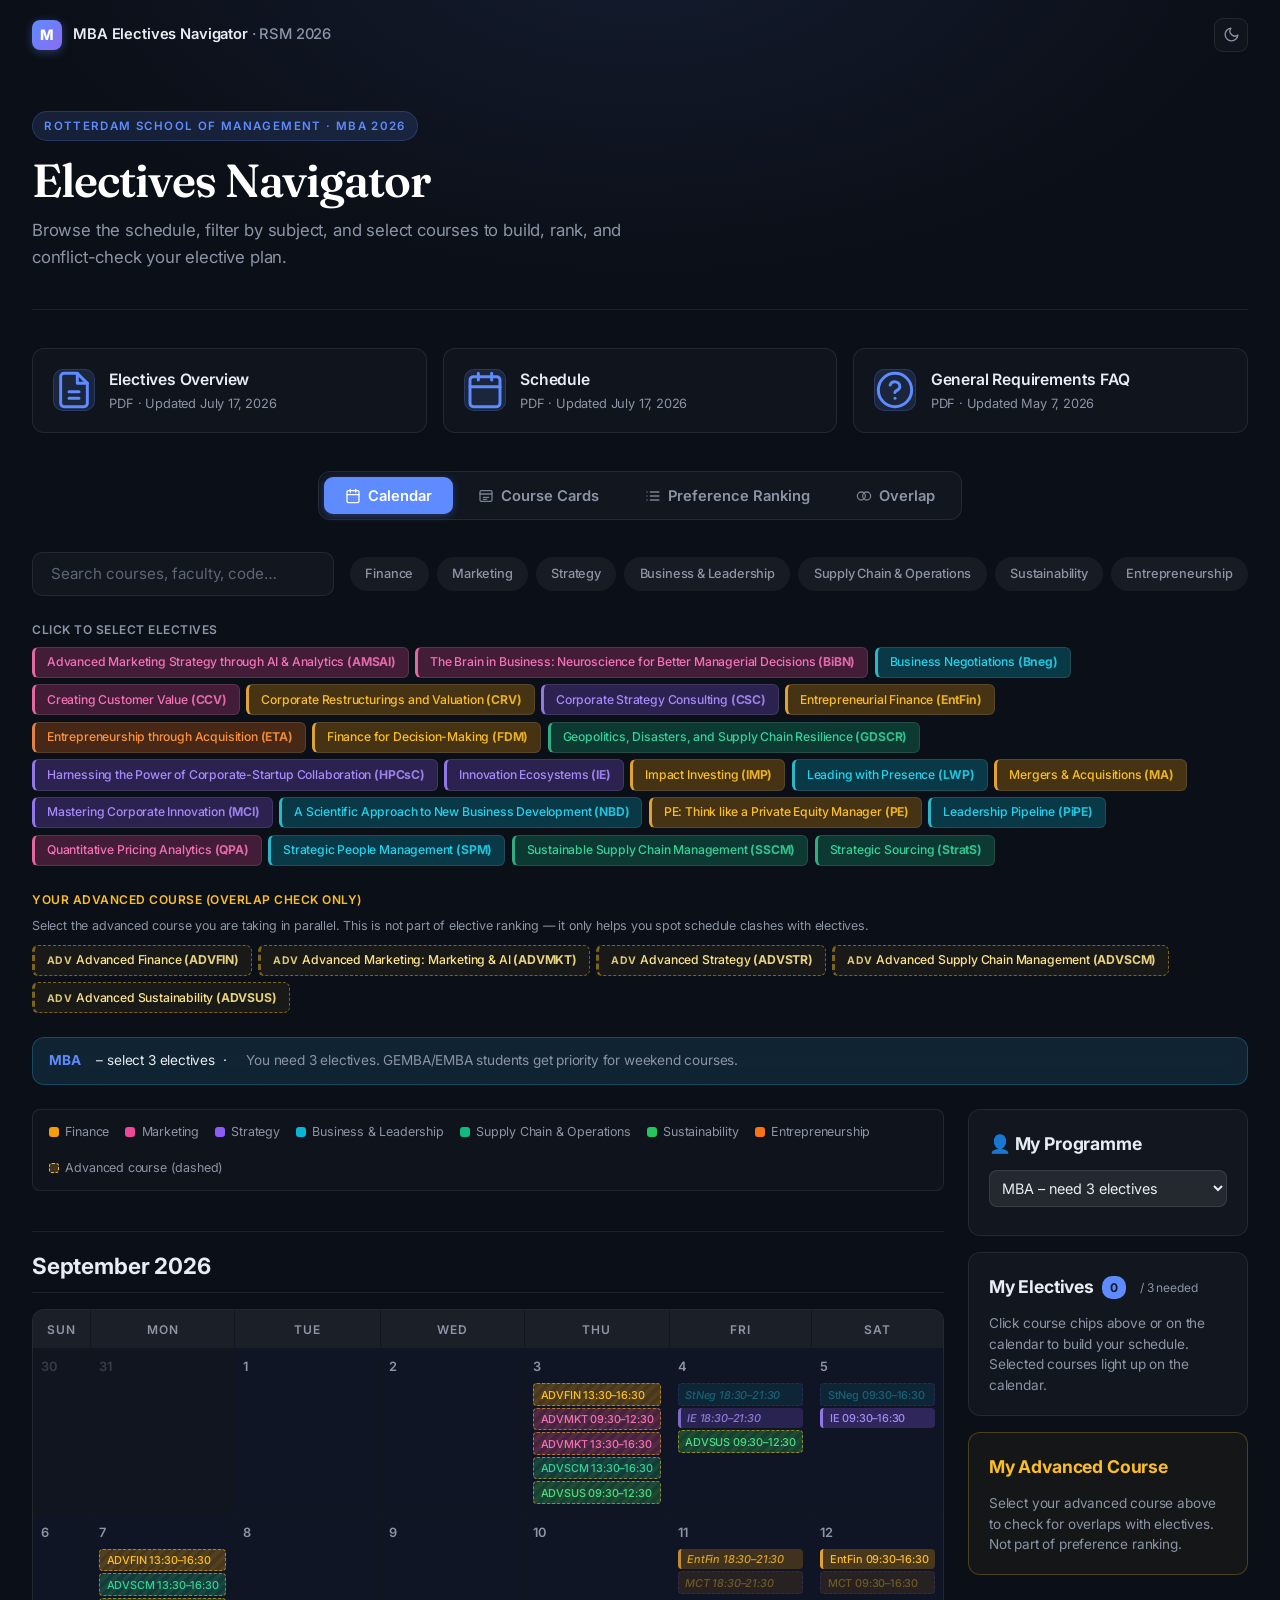
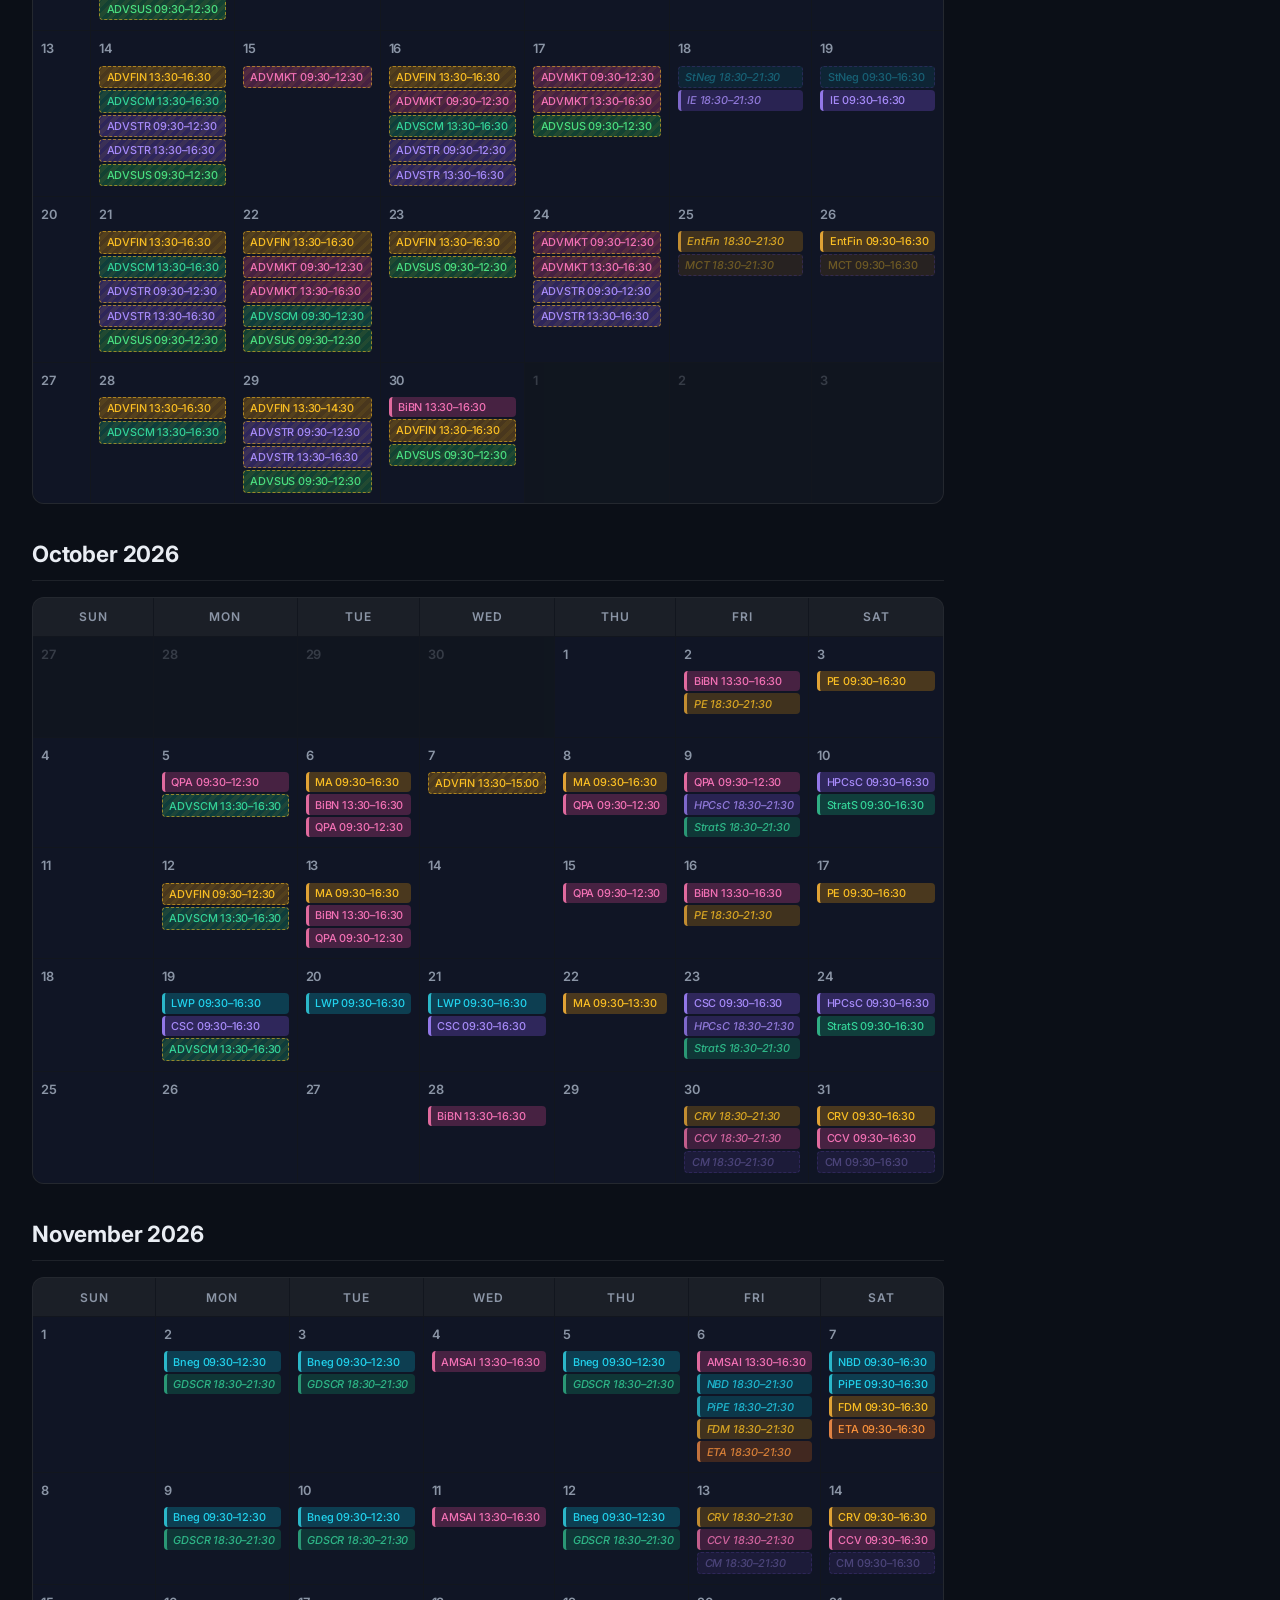
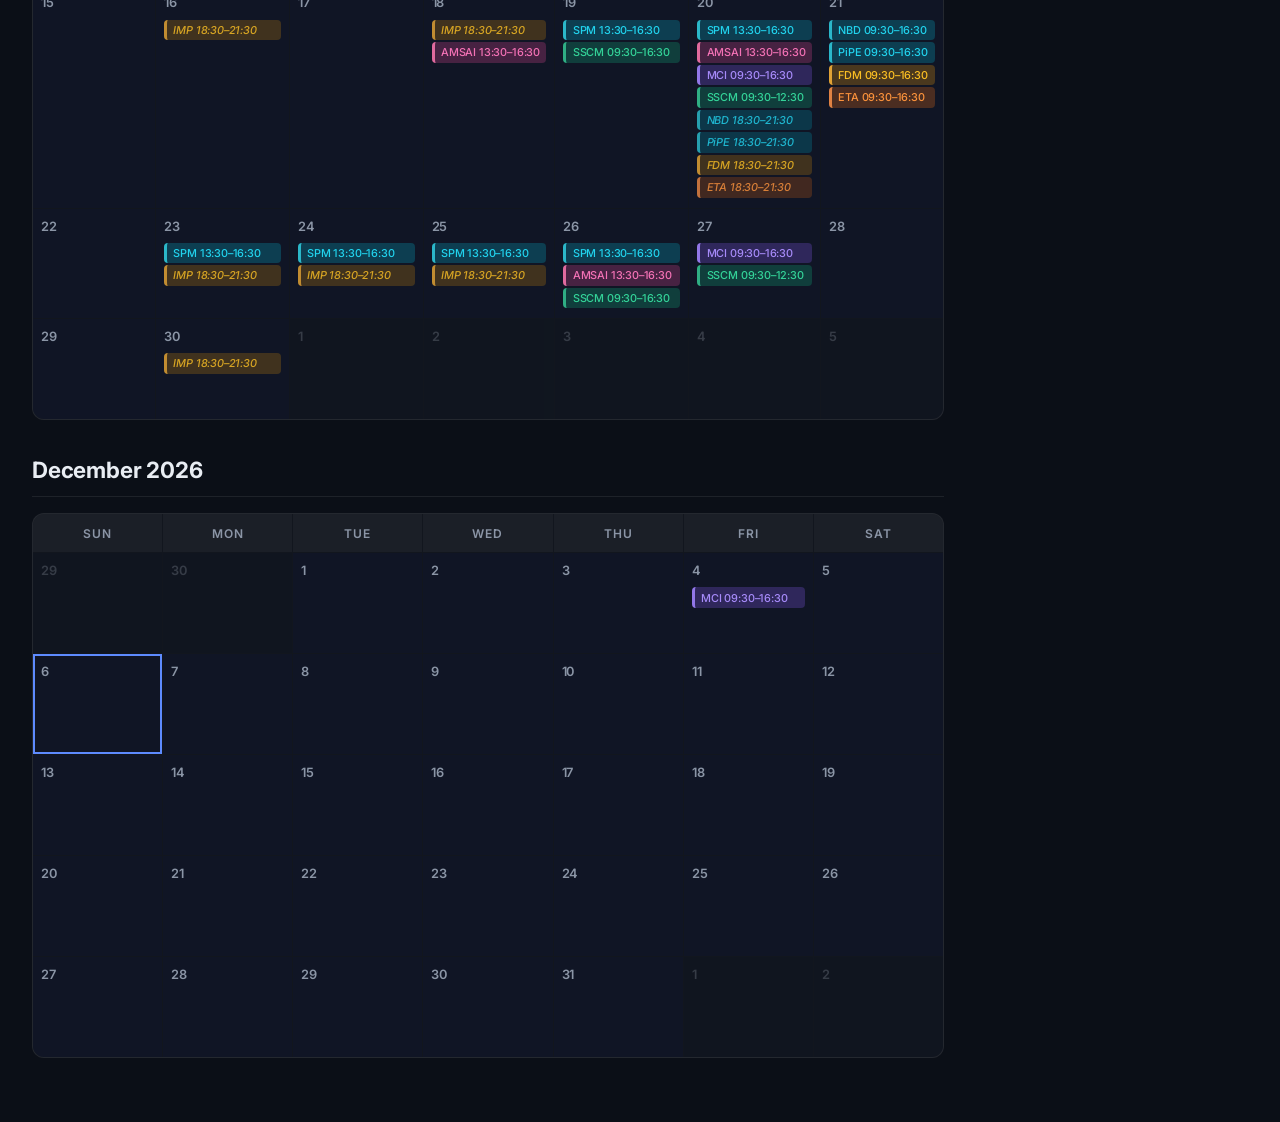
==== commit 844fb4ad: "Point Electives Overview card to same merged 17-July PDF as Schedule Co-Authored-By: Claude Sonnet 5" ====
--- a/index.html
+++ b/index.html
@@ -1014,13 +1014,13 @@
     </header>
 
     <div class="resources">
-        <a href="Electives Overview 2026_UPDATED 1 June.pdf" target="_blank" class="resource-card">
+        <a href="Electives-Schedule_2026_UPDATED-17-July.pdf" target="_blank" class="resource-card">
             <div class="resource-icon">
                 <svg viewBox="0 0 24 24" fill="none" stroke="currentColor" stroke-width="1.8" stroke-linecap="round" stroke-linejoin="round"><path d="M14 2H6a2 2 0 0 0-2 2v16a2 2 0 0 0 2 2h12a2 2 0 0 0 2-2V8z"/><path d="M14 2v6h6"/><path d="M9 13h6M9 17h6"/></svg>
             </div>
             <div class="resource-body">
                 <div class="resource-title">Electives Overview</div>
-                <div class="resource-sub">PDF · Updated June 1, 2026</div>
+                <div class="resource-sub">PDF · Updated July 17, 2026</div>
             </div>
         </a>
         <a href="Electives-Schedule_2026_UPDATED-17-July.pdf" target="_blank" class="resource-card">
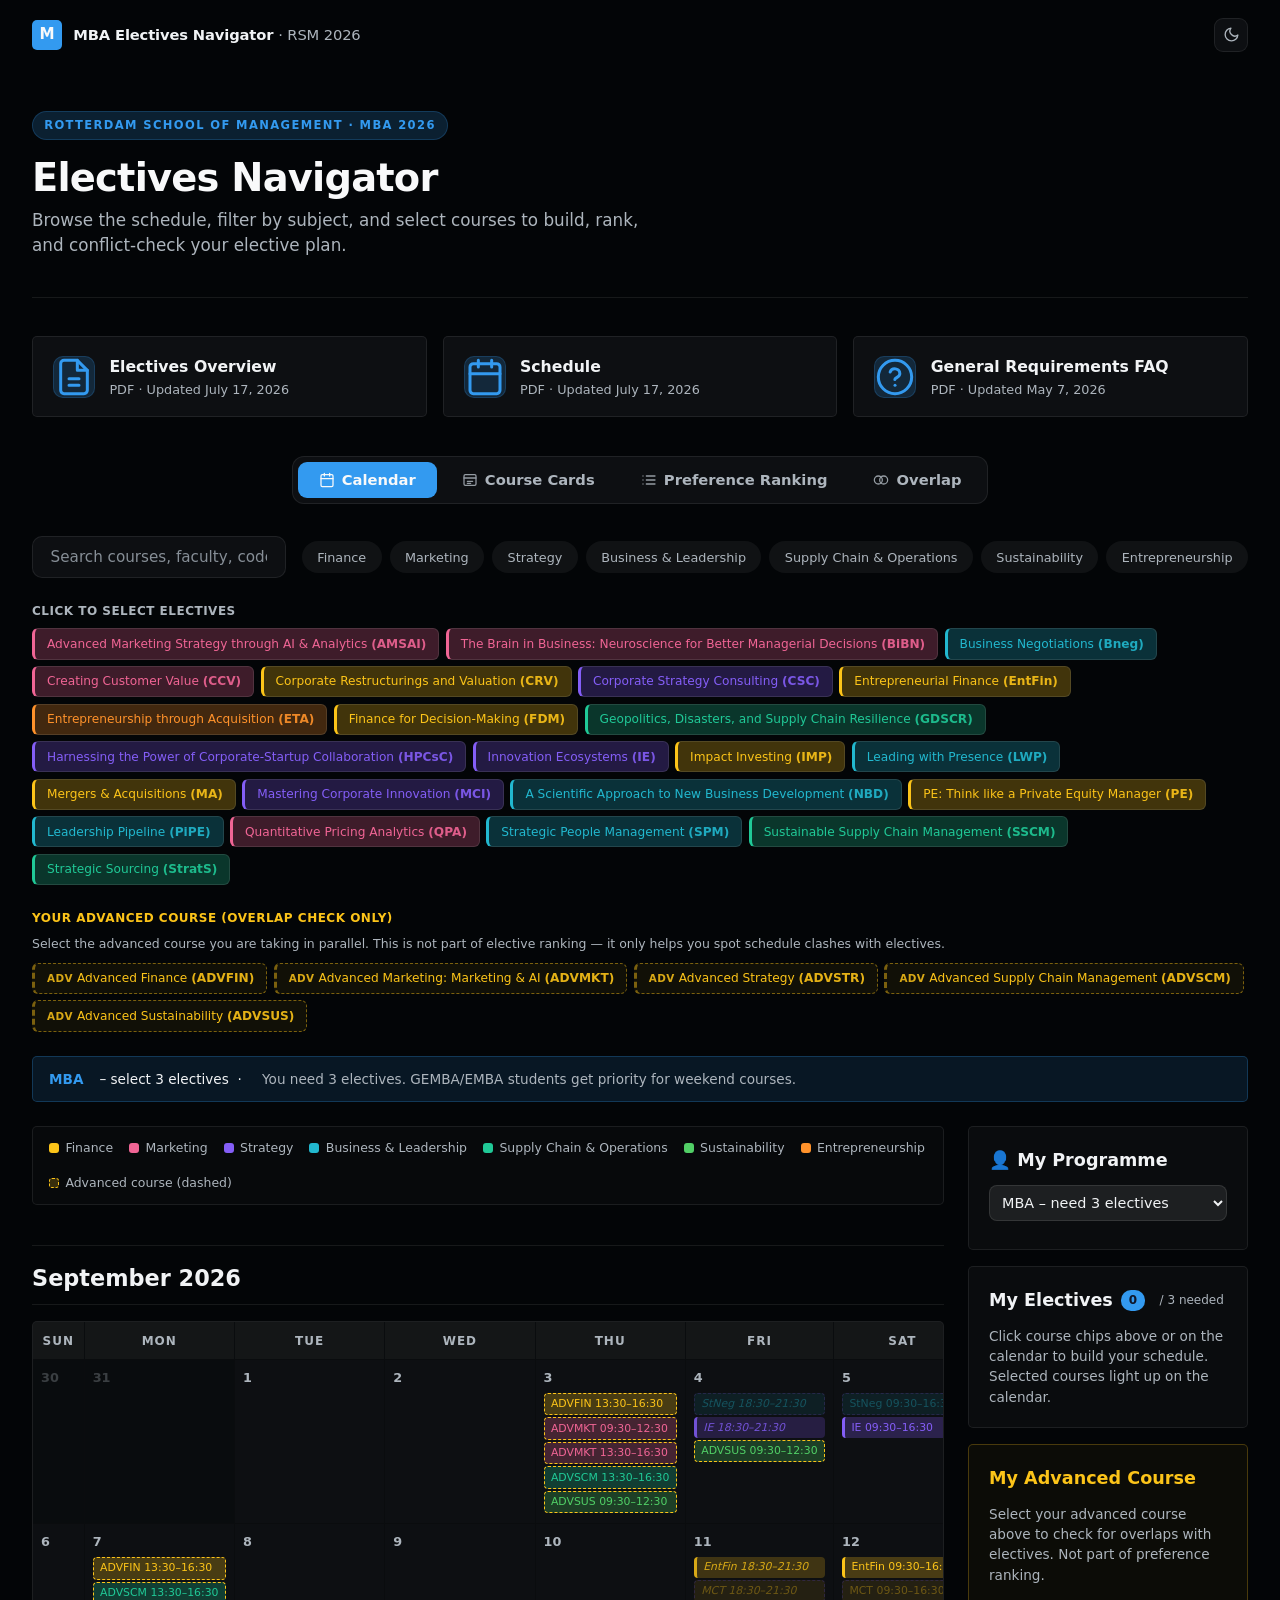
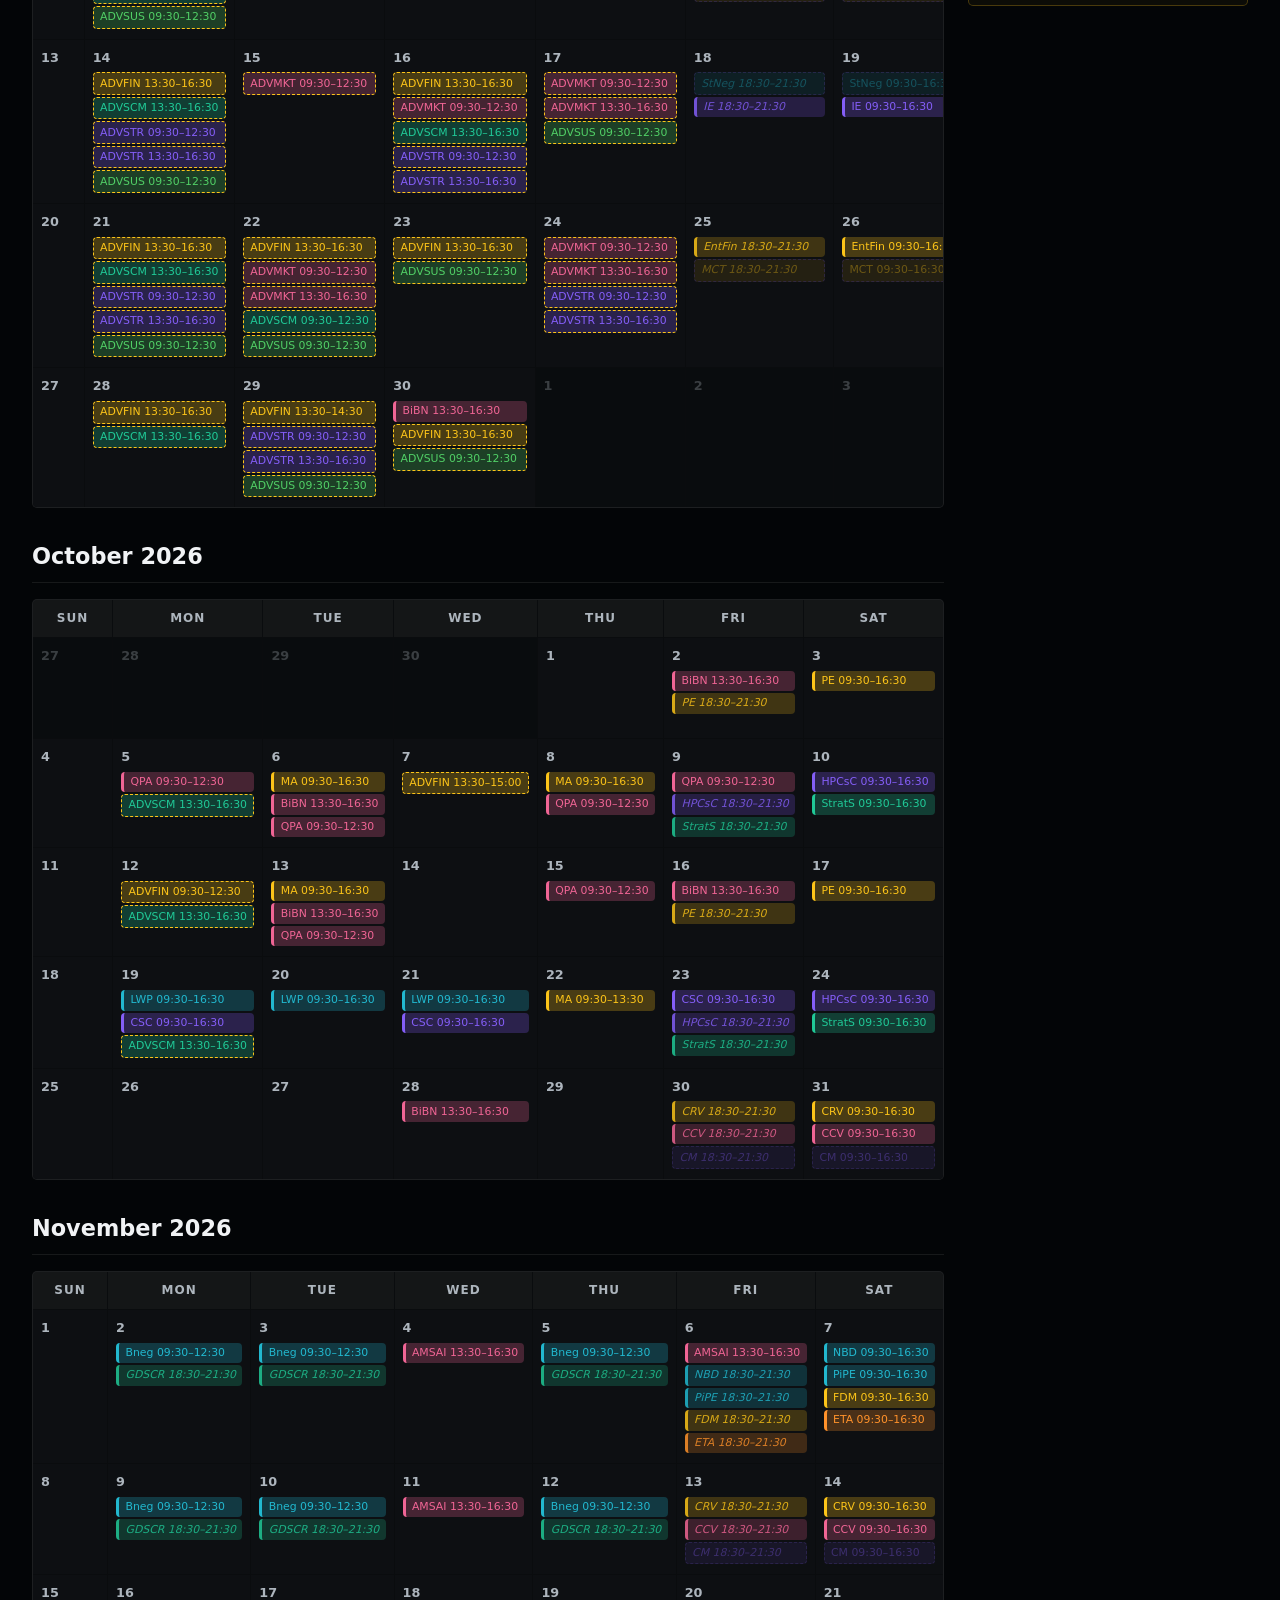
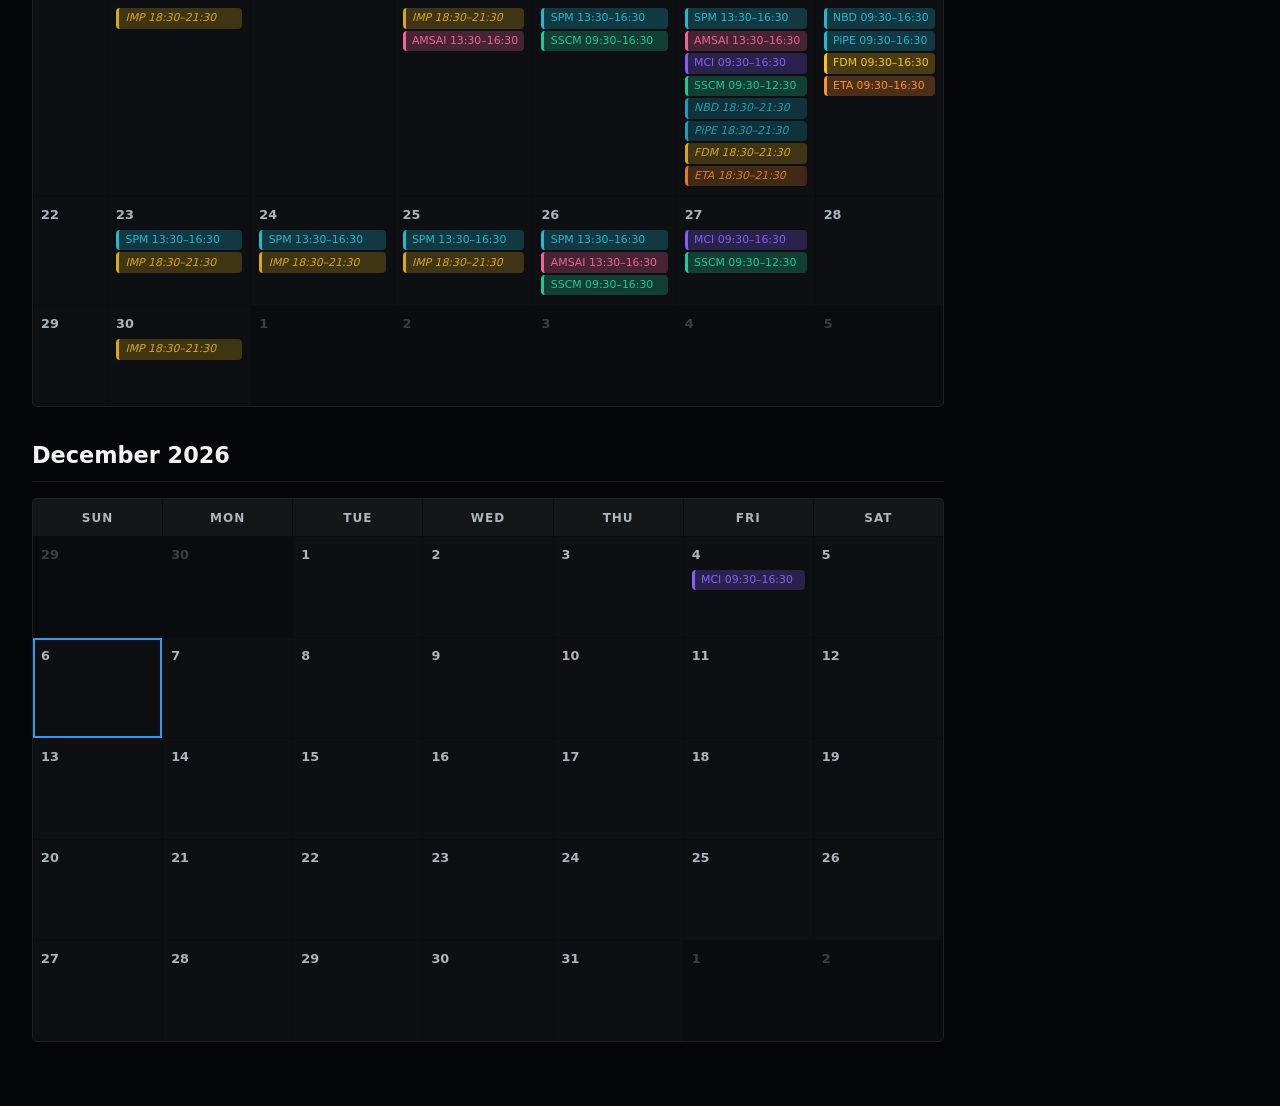
==== commit 3d8e4e80: "Migrate design system to Open Props (anti AI-slop pass) - Add open-props.css (13KB subset of Open Pr" ====
--- a/index.html
+++ b/index.html
@@ -11,140 +11,147 @@
             if (saved === 'light') document.documentElement.setAttribute('data-theme', 'light');
         })();
     </script>
-    <link rel="preconnect" href="https://fonts.googleapis.com">
-    <link rel="preconnect" href="https://fonts.gstatic.com" crossorigin>
-    <link href="https://fonts.googleapis.com/css2?family=Inter:wght@400;500;600;700;800&family=Fraunces:opsz,wght@9..144,500;9..144,600&display=swap" rel="stylesheet">
+    <link rel="stylesheet" href="open-props.css">
     <style>
+        /* ── Design tokens (backed by Open Props primitives) ── */
         :root {
-            --bg-color: #0b0f17;
-            --bg-elevated: #11161f;
-            --text-color: #e9edf3;
-            --text-secondary: #8b95a6;
-            --text-tertiary: #cbd5e1;
-            --heading-color: #ffffff;
-            --card-bg: rgba(255, 255, 255, 0.025);
-            --card-border: rgba(255, 255, 255, 0.08);
-            --card-hover: rgba(255, 255, 255, 0.045);
-            --modal-bg: #1e293b;
-            --cal-day-bg: rgba(15, 23, 42, 0.6);
-            --placeholder-color: #5d6675;
-            --selected-outline: #ffffff;
-            --bg-glow: rgba(94, 139, 255, 0.10);
-            --bg-glow-2: transparent;
-            --primary: #5e8bff;
-            --primary-strong: #4f7cf5;
-            --primary-dim: rgba(94, 139, 255, 0.14);
-            --accent: #7b9dff;
-            --cat-finance: #e0a235;
-            --cat-marketing: #e06a9e;
-            --cat-strategy: #9277e8;
-            --cat-leadership: #2bb7c9;
-            --cat-supplychain: #2fae84;
-            --cat-sustainability: #4cb464;
-            --cat-entrepreneurship: #e08243;
-            --danger: #f0786f;
-            --radius: 12px;
-            --radius-sm: 8px;
-            --radius-lg: 16px;
-            --shadow-sm: 0 1px 2px rgba(0,0,0,0.25);
-            --shadow-md: 0 6px 20px rgba(0,0,0,0.3);
-            --shadow-lg: 0 16px 40px rgba(0,0,0,0.4);
-            /* Status text colors used for inline sidebar warnings/badges */
-            --status-amber: #fbbf24;
-            --status-purple: #c4b5fd;
-            --status-cyan: #7dd3fc;
-            --status-red: #f87171;
-            --status-green: #86efac;
-            /* Tonal "wash" overlays — light-on-dark by default, flipped to dark-on-light by the light theme */
-            --wash-02: rgba(255,255,255,0.02);
-            --wash-03: rgba(255,255,255,0.03);
-            --wash-04: rgba(255,255,255,0.04);
-            --wash-05: rgba(255,255,255,0.05);
-            --wash-06: rgba(255,255,255,0.06);
-            --wash-08: rgba(255,255,255,0.08);
-            --wash-10: rgba(255,255,255,0.1);
-            --wash-12: rgba(255,255,255,0.12);
-            --wash-14: rgba(255,255,255,0.14);
-            --wash-15: rgba(255,255,255,0.15);
-            --wash-16: rgba(255,255,255,0.16);
-            --wash-20: rgba(255,255,255,0.2);
-            --wash-24: rgba(255,255,255,0.24);
-            --wash-25: rgba(255,255,255,0.25);
-            --wash-35: rgba(255,255,255,0.35);
-        }
-
-        /* ── Pastel light theme ── */
+            /* Surfaces */
+            --bg-color: var(--gray-12);
+            --bg-elevated: var(--gray-11);
+            --modal-bg: var(--gray-11);
+            --cal-day-bg: var(--gray-11);
+
+            /* Text */
+            --text-color: var(--gray-1);
+            --text-secondary: var(--gray-5);
+            --text-tertiary: var(--gray-4);
+            --heading-color: var(--gray-0);
+
+            /* Cards & panels — semantic gray shades that adapt to theme */
+            --card-bg: var(--gray-11);
+            --card-border: color-mix(in srgb, var(--gray-0) 8%, transparent);
+            --card-hover: color-mix(in srgb, var(--gray-0) 4%, transparent);
+            --placeholder-color: var(--gray-6);
+
+            /* Selection & focus */
+            --selected-outline: var(--gray-0);
+
+            /* Brand & actions */
+            --primary: var(--blue-5);
+            --primary-strong: var(--blue-7);
+            --primary-dim: color-mix(in srgb, var(--blue-5) 18%, transparent);
+            --accent: var(--blue-4);
+
+            /* Categories — vivid for dark mode */
+            --cat-finance: var(--yellow-5);
+            --cat-marketing: var(--pink-5);
+            --cat-strategy: var(--violet-5);
+            --cat-leadership: var(--cyan-5);
+            --cat-supplychain: var(--teal-5);
+            --cat-sustainability: var(--green-5);
+            --cat-entrepreneurship: var(--orange-5);
+
+            /* Status & danger */
+            --danger: var(--red-5);
+            --status-amber: var(--yellow-5);
+            --status-purple: var(--violet-4);
+            --status-cyan: var(--cyan-4);
+            --status-red: var(--red-4);
+            --status-green: var(--green-4);
+
+            /* Geometry */
+            --radius: var(--radius-2);
+            --radius-sm: var(--radius-2);
+            --radius-lg: var(--radius-3);
+
+            /* Tonal wash — light-on-dark by default (color-mix adapts to theme) */
+            --wash-02: color-mix(in srgb, var(--gray-0) 2%, transparent);
+            --wash-03: color-mix(in srgb, var(--gray-0) 3%, transparent);
+            --wash-04: color-mix(in srgb, var(--gray-0) 4%, transparent);
+            --wash-05: color-mix(in srgb, var(--gray-0) 5%, transparent);
+            --wash-06: color-mix(in srgb, var(--gray-0) 6%, transparent);
+            --wash-08: color-mix(in srgb, var(--gray-0) 8%, transparent);
+            --wash-10: color-mix(in srgb, var(--gray-0) 10%, transparent);
+            --wash-12: color-mix(in srgb, var(--gray-0) 12%, transparent);
+            --wash-14: color-mix(in srgb, var(--gray-0) 14%, transparent);
+            --wash-15: color-mix(in srgb, var(--gray-0) 15%, transparent);
+            --wash-16: color-mix(in srgb, var(--gray-0) 16%, transparent);
+            --wash-20: color-mix(in srgb, var(--gray-0) 20%, transparent);
+            --wash-24: color-mix(in srgb, var(--gray-0) 24%, transparent);
+            --wash-25: color-mix(in srgb, var(--gray-0) 25%, transparent);
+            --wash-35: color-mix(in srgb, var(--gray-0) 35%, transparent);
+
+            /* Shadows — minimal, no glow */
+            --shadow-1: 0 1px 2px hsl(var(--shadow-color) / calc(var(--shadow-strength) + 9%));
+        }
+
+        /* ── Light theme ── */
         html[data-theme="light"] {
-            --bg-color: #f7f5f0;
-            --bg-elevated: #ffffff;
-            --text-color: #3a4254;
-            --text-secondary: #7b8494;
-            --text-tertiary: #515b6e;
-            --heading-color: #262d3d;
-            --card-bg: #ffffff;
-            --card-border: rgba(35,45,70,0.09);
-            --card-hover: rgba(35,45,70,0.035);
-            --modal-bg: #ffffff;
-            --cal-day-bg: rgba(255,255,255,0.6);
-            --placeholder-color: #a3acbd;
-            --selected-outline: #2a3142;
-            --scrollbar-thumb: rgba(35,45,70,0.14);
-            --scrollbar-thumb-hover: rgba(35,45,70,0.24);
-            --bg-glow: rgba(94,139,255,0.08);
-            --bg-glow-2: rgba(255,176,138,0.12);
-            --primary: #4a64e8;
-            --primary-strong: #3a52d6;
-            --primary-dim: rgba(74,100,232,0.10);
-            --accent: #6f7ff0;
-            --cat-finance: #c4831a;
-            --cat-marketing: #c94f82;
-            --cat-strategy: #7c5cd6;
-            --cat-leadership: #1f97a8;
-            --cat-supplychain: #1f8f6c;
-            --cat-sustainability: #3a9650;
-            --cat-entrepreneurship: #c66a2e;
-            --danger: #d9655e;
-            --status-amber: #92660f;
-            --status-purple: #6d4fc9;
-            --status-cyan: #0e7c95;
-            --status-red: #b8453d;
-            --status-green: #1f8f5a;
-            --shadow-sm: 0 1px 2px rgba(35,45,70,0.06);
-            --shadow-md: 0 6px 20px rgba(35,45,70,0.08);
-            --shadow-lg: 0 16px 40px rgba(35,45,70,0.12);
-            --wash-02: rgba(35,45,70,0.025);
-            --wash-03: rgba(35,45,70,0.035);
-            --wash-04: rgba(35,45,70,0.04);
-            --wash-05: rgba(35,45,70,0.05);
-            --wash-06: rgba(35,45,70,0.055);
-            --wash-08: rgba(35,45,70,0.06);
-            --wash-10: rgba(35,45,70,0.07);
-            --wash-12: rgba(35,45,70,0.08);
-            --wash-14: rgba(35,45,70,0.09);
-            --wash-15: rgba(35,45,70,0.09);
-            --wash-16: rgba(35,45,70,0.1);
-            --wash-20: rgba(35,45,70,0.12);
-            --wash-24: rgba(35,45,70,0.14);
-            --wash-25: rgba(35,45,70,0.14);
-            --wash-35: rgba(35,45,70,0.2);
+            --bg-color: var(--gray-1);
+            --bg-elevated: var(--gray-0);
+            --modal-bg: var(--gray-0);
+            --cal-day-bg: var(--gray-2);
+
+            --text-color: var(--gray-9);
+            --text-secondary: var(--gray-7);
+            --text-tertiary: var(--gray-8);
+            --heading-color: var(--gray-11);
+
+            --card-bg: var(--gray-0);
+            --card-border: color-mix(in srgb, var(--gray-12) 12%, transparent);
+            --card-hover: color-mix(in srgb, var(--gray-12) 4%, transparent);
+            --placeholder-color: var(--gray-6);
+
+            --selected-outline: var(--gray-11);
+
+            --primary: var(--blue-7);
+            --primary-strong: var(--blue-9);
+            --primary-dim: color-mix(in srgb, var(--blue-7) 12%, transparent);
+            --accent: var(--blue-6);
+
+            --cat-finance: var(--yellow-9);
+            --cat-marketing: var(--pink-8);
+            --cat-strategy: var(--violet-8);
+            --cat-leadership: var(--cyan-8);
+            --cat-supplychain: var(--teal-8);
+            --cat-sustainability: var(--green-8);
+            --cat-entrepreneurship: var(--orange-8);
+
+            --danger: var(--red-8);
+            --status-amber: var(--yellow-9);
+            --status-purple: var(--violet-9);
+            --status-cyan: var(--cyan-9);
+            --status-red: var(--red-9);
+            --status-green: var(--green-9);
+
+            /* Light theme flips the wash direction (dark-on-light) */
+            --wash-02: color-mix(in srgb, var(--gray-12) 2%, transparent);
+            --wash-03: color-mix(in srgb, var(--gray-12) 3%, transparent);
+            --wash-04: color-mix(in srgb, var(--gray-12) 4%, transparent);
+            --wash-05: color-mix(in srgb, var(--gray-12) 5%, transparent);
+            --wash-06: color-mix(in srgb, var(--gray-12) 6%, transparent);
+            --wash-08: color-mix(in srgb, var(--gray-12) 8%, transparent);
+            --wash-10: color-mix(in srgb, var(--gray-12) 10%, transparent);
+            --wash-12: color-mix(in srgb, var(--gray-12) 12%, transparent);
+            --wash-14: color-mix(in srgb, var(--gray-12) 14%, transparent);
+            --wash-15: color-mix(in srgb, var(--gray-12) 15%, transparent);
+            --wash-16: color-mix(in srgb, var(--gray-12) 16%, transparent);
+            --wash-20: color-mix(in srgb, var(--gray-12) 20%, transparent);
+            --wash-24: color-mix(in srgb, var(--gray-12) 24%, transparent);
+            --wash-25: color-mix(in srgb, var(--gray-12) 25%, transparent);
+            --wash-35: color-mix(in srgb, var(--gray-12) 35%, transparent);
         }
 
         * { box-sizing: border-box; margin: 0; padding: 0; }
 
         body {
-            font-family: 'Inter', -apple-system, BlinkMacSystemFont, 'Segoe UI', sans-serif;
+            font-family: var(--font-system-ui);
             background-color: var(--bg-color);
             color: var(--text-color);
-            line-height: 1.6;
-            background-image:
-                radial-gradient(900px 500px at 50% -8%, var(--bg-glow), transparent 70%),
-                radial-gradient(800px 500px at 100% 100%, var(--bg-glow-2), transparent 70%);
-            background-repeat: no-repeat;
-            background-attachment: fixed;
+            line-height: 1.5;
             min-height: 100vh;
             -webkit-font-smoothing: antialiased;
-            letter-spacing: -0.011em;
-            transition: background-color 0.25s ease, color 0.25s ease;
+            transition: background-color 0.2s ease, color 0.2s ease;
         }
 
         .container { max-width: 1360px; margin: 0 auto; padding: 0 2rem 4rem; }
@@ -155,11 +162,10 @@
             max-width: 1360px; margin: 0 auto; padding: 1.1rem 2rem;
         }
         .topbar .brand-mark {
-            width: 30px; height: 30px; border-radius: 8px; flex-shrink: 0;
-            background: linear-gradient(135deg, var(--primary), #8a6cf0);
+            width: 30px; height: 30px; border-radius: var(--radius-2); flex-shrink: 0;
+            background: var(--primary);
             display: flex; align-items: center; justify-content: center;
-            font-weight: 800; font-size: 0.9rem; color: #fff;
-            box-shadow: 0 2px 10px rgba(94,139,255,0.35);
+            font-weight: 700; font-size: 0.95rem; color: var(--gray-0);
         }
         .topbar .brand-text { font-size: 0.92rem; font-weight: 600; letter-spacing: -0.01em; }
         .topbar .brand-text span { color: var(--text-secondary); font-weight: 500; }
@@ -186,13 +192,13 @@
             display: inline-flex; align-items: center; gap: 0.5rem;
             font-size: 0.72rem; font-weight: 600; text-transform: uppercase;
             letter-spacing: 0.12em; color: var(--primary);
-            background: var(--primary-dim); border: 1px solid rgba(94,139,255,0.22);
+            background: var(--primary-dim); border: 1px solid color-mix(in srgb, var(--primary) 22%, transparent);
             padding: 0.3rem 0.7rem; border-radius: 999px; margin-bottom: 1rem;
         }
         h1 {
-            font-family: 'Fraunces', Georgia, serif;
-            font-size: 2.9rem; font-weight: 600; line-height: 1.05;
-            letter-spacing: -0.02em; margin-bottom: 0.7rem; color: var(--heading-color);
+            font-family: var(--font-system-ui);
+            font-size: 2.4rem; font-weight: 700; line-height: 1.15;
+            letter-spacing: -0.02em; margin-bottom: 0.5rem; color: var(--heading-color);
         }
         .subtitle { font-size: 1.05rem; color: var(--text-secondary); max-width: 640px; }
 
@@ -208,13 +214,12 @@
             text-decoration: none; color: inherit; display: flex; flex-direction: row; align-items: center; gap: 0.9rem;
         }
         .resource-card:hover {
-            transform: translateY(-2px); box-shadow: var(--shadow-md);
-            background: var(--card-hover); border-color: rgba(94,139,255,0.35);
+            background: var(--card-hover); border-color: var(--primary);
         }
         .resource-icon {
             font-size: 1.25rem; width: 42px; height: 42px; flex-shrink: 0;
             display: flex; align-items: center; justify-content: center;
-            background: var(--primary-dim); border: 1px solid rgba(94,139,255,0.2);
+            background: var(--primary-dim); border: 1px solid color-mix(in srgb, var(--primary) 20%, transparent);
             border-radius: 10px; color: var(--primary);
         }
         .resource-body { display: flex; flex-direction: column; gap: 0.1rem; min-width: 0; }
@@ -237,8 +242,8 @@
         }
         .view-btn svg { width: 16px; height: 16px; opacity: 0.85; }
         .view-btn.active {
-            background: var(--primary); border-color: transparent; color: #fff;
-            box-shadow: 0 2px 8px rgba(79, 124, 245, 0.35);
+            background: var(--primary); border-color: transparent; color: var(--gray-0);
+            
         }
         .view-btn.active svg { opacity: 1; }
         .view-btn:hover:not(.active) { background: var(--wash-05); color: var(--text-color); }
@@ -265,7 +270,7 @@
             cursor: pointer; border: 1px solid transparent; transition: all 0.2s ease;
             background: var(--wash-05); color: var(--text-secondary);
         }
-        .chip.active { color: #fff; border-color: transparent; }
+        .chip.active { color: var(--gray-0); border-color: transparent; }
         .chip[data-cat="Finance"].active { background: var(--cat-finance); }
         .chip[data-cat="Marketing"].active { background: var(--cat-marketing); }
         .chip[data-cat="Strategy"].active { background: var(--cat-strategy); }
@@ -293,33 +298,33 @@
         .course-chip .chip-code { font-weight: 700; opacity: 0.9; white-space: nowrap; }
         .course-chip:hover { background: var(--wash-10); color: var(--text-color); }
         .course-chip.selected {
-            color: #fff; border-color: var(--wash-35);
+            color: var(--gray-0); border-color: var(--wash-35);
             box-shadow: 0 0 0 2px var(--wash-25);
         }
-        .course-chip.cat-finance.selected { background: rgba(245,158,11,0.45); }
-        .course-chip.cat-marketing.selected { background: rgba(236,72,153,0.45); }
-        .course-chip.cat-strategy.selected { background: rgba(139,92,252,0.45); }
-        .course-chip.cat-leadership.selected { background: rgba(6,182,212,0.45); }
-        .course-chip.cat-supplychain.selected { background: rgba(16,185,129,0.45); }
-        .course-chip.cat-sustainability.selected { background: rgba(34,197,94,0.45); }
-        .course-chip.cat-entrepreneurship.selected { background: rgba(249,115,22,0.45); }
+        .course-chip.cat-finance.selected { background: color-mix(in srgb, var(--cat-finance) 45%, transparent); }
+        .course-chip.cat-marketing.selected { background: color-mix(in srgb, var(--cat-marketing) 45%, transparent); }
+        .course-chip.cat-strategy.selected { background: color-mix(in srgb, var(--cat-strategy) 45%, transparent); }
+        .course-chip.cat-leadership.selected { background: color-mix(in srgb, var(--cat-leadership) 45%, transparent); }
+        .course-chip.cat-supplychain.selected { background: color-mix(in srgb, var(--cat-supplychain) 45%, transparent); }
+        .course-chip.cat-sustainability.selected { background: color-mix(in srgb, var(--cat-sustainability) 45%, transparent); }
+        .course-chip.cat-entrepreneurship.selected { background: color-mix(in srgb, var(--cat-entrepreneurship) 45%, transparent); }
 
         .advanced-picker { margin-top: 0.25rem; }
         .advanced-picker-label {
             font-size: 0.75rem; font-weight: 600; text-transform: uppercase;
-            letter-spacing: 0.5px; color: #fbbf24; margin-bottom: 0.5rem;
+            letter-spacing: 0.5px; color: var(--status-amber); margin-bottom: 0.5rem;
         }
         .advanced-picker-hint {
             font-size: 0.78rem; color: var(--text-secondary); margin-bottom: 0.6rem; line-height: 1.45;
         }
         .course-chip.advanced-chip {
-            border-style: dashed; border-color: rgba(251,191,36,0.45);
-            background: rgba(251,191,36,0.06); color: #fde68a;
-        }
-        .course-chip.advanced-chip:hover { background: rgba(251,191,36,0.12); color: #fef3c7; }
+            border-style: dashed; border-color: color-mix(in srgb, var(--status-amber) 45%, transparent);
+            background: color-mix(in srgb, var(--status-amber) 6%, transparent); color: var(--status-amber);
+        }
+        .course-chip.advanced-chip:hover { background: color-mix(in srgb, var(--status-amber) 12%, transparent); color: var(--status-amber); }
         .course-chip.advanced-chip.selected {
-            background: rgba(251,191,36,0.28); color: #fff;
-            border-color: #fbbf24; box-shadow: 0 0 0 2px rgba(251,191,36,0.25);
+            background: color-mix(in srgb, var(--status-amber) 28%, transparent); color: var(--gray-0);
+            border-color: var(--status-amber); box-shadow: 0 0 0 2px color-mix(in srgb, var(--status-amber) 25%, transparent);
         }
         .course-chip.advanced-chip .chip-adv-tag {
             font-size: 0.65rem; font-weight: 700; text-transform: uppercase;
@@ -362,7 +367,7 @@
             text-overflow: ellipsis; white-space: nowrap;
         }
         .cal-event:hover {
-            transform: scale(1.03); box-shadow: 0 2px 8px rgba(0,0,0,0.4); z-index: 5; position: relative;
+            background-color: var(--cat-color, var(--primary));
         }
         .cal-event.evening { font-style: italic; opacity: 0.85; }
 
@@ -376,7 +381,7 @@
         }
         .course-card {
             background: var(--card-bg); border: 1px solid var(--card-border); border-radius: var(--radius);
-            padding: 1.25rem; backdrop-filter: blur(10px);
+            padding: 1.25rem;
             transition: transform 0.25s ease, border-color 0.25s ease;
             display: flex; flex-direction: column; position: relative; overflow: hidden;
         }
@@ -384,7 +389,7 @@
             content: ''; position: absolute; top: 0; left: 0; width: 4px; height: 100%;
             opacity: 0; transition: opacity 0.25s ease;
         }
-        .course-card:hover { transform: translateY(-3px); border-color: var(--wash-12); }
+        .course-card:hover { border-color: var(--wash-12); }
         .course-card:hover::before { opacity: 1; }
         .course-subject {
             font-size: 0.75rem; text-transform: uppercase; letter-spacing: 0.8px;
@@ -424,10 +429,10 @@
             display: inline-block; font-size: 0.75rem; font-weight: 700;
             padding: 0.2rem 0.55rem; border-radius: 5px; margin-bottom: 0.5rem;
             background: var(--wash-08); color: var(--primary);
-            border: 1px solid rgba(56,189,248,0.25);
+            border: 1px solid color-mix(in srgb, var(--primary) 25%, transparent);
         }
         .course-card.is-selected .card-code-chip {
-            background: rgba(56,189,248,0.25); color: #fff;
+            background: color-mix(in srgb, var(--primary) 25%, transparent); color: var(--gray-0);
         }
         .details-link {
             font-size: 0.8rem; color: var(--primary); background: none; border: none;
@@ -438,8 +443,8 @@
 
         /* ── Detail modal ── */
         .modal-overlay {
-            position: fixed; inset: 0; background: rgba(0,0,0,0.7); z-index: 100;
-            display: none; align-items: center; justify-content: center; backdrop-filter: blur(4px);
+            position: fixed; inset: 0; background: color-mix(in srgb, var(--gray-12) 70%, transparent); z-index: 100;
+            display: none; align-items: center; justify-content: center;
         }
         .modal-overlay.active { display: flex; }
         .modal {
@@ -470,13 +475,13 @@
         .modal .modal-notes strong { color: var(--danger); }
 
         /* ── Color utilities ── */
-        .cat-finance { background: rgba(245,158,11,0.25); color: #fbbf24; border-left: 3px solid var(--cat-finance); }
-        .cat-marketing { background: rgba(236,72,153,0.25); color: #f472b6; border-left: 3px solid var(--cat-marketing); }
-        .cat-strategy { background: rgba(139,92,252,0.25); color: #a78bfa; border-left: 3px solid var(--cat-strategy); }
-        .cat-leadership { background: rgba(6,182,212,0.25); color: #22d3ee; border-left: 3px solid var(--cat-leadership); }
-        .cat-supplychain { background: rgba(16,185,129,0.25); color: #34d399; border-left: 3px solid var(--cat-supplychain); }
-        .cat-sustainability { background: rgba(34,197,94,0.25); color: #4ade80; border-left: 3px solid var(--cat-sustainability); }
-        .cat-entrepreneurship { background: rgba(249,115,22,0.25); color: #fb923c; border-left: 3px solid var(--cat-entrepreneurship); }
+        .cat-finance { background: color-mix(in srgb, var(--cat-finance) 25%, transparent); color: var(--status-amber); border-left: 3px solid var(--cat-finance); }
+        .cat-marketing { background: color-mix(in srgb, var(--cat-marketing) 25%, transparent); color: var(--cat-marketing); border-left: 3px solid var(--cat-marketing); }
+        .cat-strategy { background: color-mix(in srgb, var(--cat-strategy) 25%, transparent); color: var(--cat-strategy); border-left: 3px solid var(--cat-strategy); }
+        .cat-leadership { background: color-mix(in srgb, var(--cat-leadership) 25%, transparent); color: var(--cat-leadership); border-left: 3px solid var(--cat-leadership); }
+        .cat-supplychain { background: color-mix(in srgb, var(--cat-supplychain) 25%, transparent); color: var(--cat-supplychain); border-left: 3px solid var(--cat-supplychain); }
+        .cat-sustainability { background: color-mix(in srgb, var(--cat-sustainability) 25%, transparent); color: var(--cat-sustainability); border-left: 3px solid var(--cat-sustainability); }
+        .cat-entrepreneurship { background: color-mix(in srgb, var(--cat-entrepreneurship) 25%, transparent); color: var(--cat-entrepreneurship); border-left: 3px solid var(--cat-entrepreneurship); }
 
         .card-cat-finance::before { background: var(--cat-finance); }
         .card-cat-marketing::before { background: var(--cat-marketing); }
@@ -561,11 +566,11 @@
         .my-sched-item .rm { color: var(--text-secondary); cursor: pointer; font-size: 1rem; line-height: 1; transition: color 0.2s; flex-shrink: 0; }
         .my-sched-item .rm:hover { color: var(--danger); }
         .conflict-banner {
-            background: rgba(248,113,113,0.1); border: 1px solid rgba(248,113,113,0.3);
+            background: color-mix(in srgb, var(--danger) 10%, transparent); border: 1px solid color-mix(in srgb, var(--danger) 30%, transparent);
             border-radius: var(--radius-sm); padding: 0.75rem 1rem; margin-bottom: 1rem;
         }
         .conflict-banner h4 { color: var(--danger); font-size: 0.85rem; font-weight: 700; margin-bottom: 0.35rem; display: flex; align-items: center; gap: 0.4rem; }
-        .conflict-row { font-size: 0.8rem; color: #fca5a5; padding: 0.15rem 0; }
+        .conflict-row { font-size: 0.8rem; color: var(--danger); padding: 0.15rem 0; }
         .conflict-row .vs { color: var(--danger); font-weight: 600; margin: 0 0.3rem; }
         .sched-summary {
             font-size: 0.8rem; color: var(--text-secondary); line-height: 1.5;
@@ -584,10 +589,10 @@
             opacity: 0.25;
         }
         .cal-day.has-selected {
-            background: rgba(56, 189, 248, 0.04);
+            background: color-mix(in srgb, var(--primary) 4%, transparent);
         }
         .cal-day.conflict-day {
-            background: rgba(248, 113, 113, 0.08);
+            background: color-mix(in srgb, var(--danger) 8%, transparent);
         }
         .cal-day.conflict-day .cal-day-num {
             color: var(--danger);
@@ -595,68 +600,60 @@
         }
         .cal-event.conflict-event {
             border: 1px solid var(--danger);
-            background: rgba(248,113,113,0.2) !important;
+            background: color-mix(in srgb, var(--danger) 20%, transparent) !important;
         }
         .cal-event.advanced {
-            border: 1px dashed rgba(251,191,36,0.55);
-            background-image: repeating-linear-gradient(
-                -45deg,
-                rgba(251,191,36,0.06),
-                rgba(251,191,36,0.06) 4px,
-                transparent 4px,
-                transparent 8px
-            );
+            border: 1px dashed var(--status-amber);
         }
         .cal-event.advanced.selected {
-            outline: 2px dashed #fbbf24;
+            outline: 2px dashed var(--status-amber);
             outline-offset: -1px;
-            box-shadow: 0 0 8px rgba(251,191,36,0.25);
             font-weight: 700;
             opacity: 1 !important;
         }
         .legend-dot.advanced-dot {
-            border: 1px dashed #fbbf24;
-            background: rgba(251,191,36,0.2);
+            border: 1px dashed var(--status-amber);
+            background: color-mix(in srgb, var(--status-amber) 20%, transparent);
         }
         .my-sched-panel.advanced-panel {
-            border-color: rgba(251,191,36,0.25);
-            background: rgba(251,191,36,0.04);
-        }
-        .my-sched-panel.advanced-panel h3 { color: #fbbf24; }
+            border-color: color-mix(in srgb, var(--status-amber) 25%, transparent);
+            background: color-mix(in srgb, var(--status-amber) 4%, transparent);
+        }
+        .my-sched-panel.advanced-panel h3 { color: var(--status-amber); }
 
         /* ── Clear button ── */
         .clear-btn {
-            background: none; border: 1px solid rgba(248,113,113,0.3); color: var(--danger);
+            background: none; border: 1px solid color-mix(in srgb, var(--danger) 30%, transparent); color: var(--danger);
             padding: 0.35rem 0.75rem; border-radius: 6px; cursor: pointer;
             font-size: 0.75rem; font-weight: 600; font-family: inherit;
             transition: background 0.2s, border-color 0.2s; margin-top: 0.75rem; width: 100%;
         }
-        .clear-btn:hover { background: rgba(248,113,113,0.1); border-color: var(--danger); }
+        .clear-btn:hover { background: color-mix(in srgb, var(--danger) 10%, transparent); border-color: var(--danger); }
 
 
         /* ── Programme banner ── */
         .prog-banner {
             display: flex; align-items: center; gap: 1rem; flex-wrap: wrap;
             padding: 0.75rem 1rem; border-radius: var(--radius); margin-bottom: 1.5rem;
-            font-size: 0.85rem; backdrop-filter: blur(10px);
-        }
-        .prog-banner.mba { background: rgba(56,189,248,0.12); border: 1px solid rgba(56,189,248,0.25); }
-        .prog-banner.emba { background: rgba(139,92,246,0.12); border: 1px solid rgba(139,92,246,0.25); }
-        .prog-banner.gemba { background: rgba(249,115,22,0.12); border: 1px solid rgba(249,115,22,0.25); }
+            font-size: 0.85rem;
+        }
+        .prog-banner.mba { background: color-mix(in srgb, var(--primary) 12%, transparent); border: 1px solid color-mix(in srgb, var(--primary) 25%, transparent); }
+        .prog-banner.emba { background: color-mix(in srgb, var(--cat-strategy) 12%, transparent); border: 1px solid color-mix(in srgb, var(--cat-strategy) 25%, transparent); }
+        .prog-banner.gemba { background: color-mix(in srgb, var(--cat-entrepreneurship) 12%, transparent); border: 1px solid color-mix(in srgb, var(--cat-entrepreneurship) 25%, transparent); }
         .prog-banner strong { font-weight: 700; }
         .prog-banner.mba strong { color: var(--primary); }
-        .prog-banner.emba strong { color: #a78bfa; }
-        .prog-banner.gemba strong { color: #fb923c; }
+        .prog-banner.emba strong { color: var(--cat-strategy); }
+        .prog-banner.gemba strong { color: var(--cat-entrepreneurship); }
         .prog-banner .prog-note { color: var(--text-secondary); }
 
         /* ── Calendar programme-restricted events ── */
         .cal-event.restricted-mba {
             opacity: 0.4;
-            border: 1px dashed rgba(245,158,11,0.5);
+            border: 1px dashed color-mix(in srgb, var(--cat-finance) 50%, transparent);
         }
         .cal-event.restricted-emba {
             opacity: 0.4;
-            border: 1px dashed rgba(139,92,246,0.5);
+            border: 1px dashed color-mix(in srgb, var(--cat-strategy) 50%, transparent);
         }
 
         /* ── Programme restriction badges ── */
@@ -664,10 +661,10 @@
             display: inline-block; font-size: 0.68rem; font-weight: 600;
             padding: 0.15rem 0.5rem; border-radius: 4px;
         }
-        .mba-badge { background: rgba(245,158,11,0.25); color: #fbbf24; border: 1px solid rgba(245,158,11,0.4); }
-        .emba-badge { background: rgba(139,92,246,0.25); color: #a78bfa; border: 1px solid rgba(139,92,246,0.4); }
-        .exam-badge { background: rgba(239,68,68,0.2); color: #f87171; border: 1px solid rgba(239,68,68,0.3); }
-        .weekend-badge { background: rgba(34,197,94,0.15); color: #4ade80; border: 1px solid rgba(34,197,94,0.3); }
+        .mba-badge { background: color-mix(in srgb, var(--cat-finance) 25%, transparent); color: var(--status-amber); border: 1px solid color-mix(in srgb, var(--cat-finance) 40%, transparent); }
+        .emba-badge { background: color-mix(in srgb, var(--cat-strategy) 25%, transparent); color: var(--cat-strategy); border: 1px solid color-mix(in srgb, var(--cat-strategy) 40%, transparent); }
+        .exam-badge { background: color-mix(in srgb, var(--danger) 20%, transparent); color: var(--danger); border: 1px solid color-mix(in srgb, var(--danger) 30%, transparent); }
+        .weekend-badge { background: color-mix(in srgb, var(--cat-sustainability) 15%, transparent); color: var(--cat-sustainability); border: 1px solid color-mix(in srgb, var(--cat-sustainability) 30%, transparent); }
         .course-card.has-badges { padding-top: 0.9rem; }
 
         /* ── Preference ranking ── */
@@ -698,12 +695,12 @@
         }
         .ranking-hint strong { color: var(--text-color); }
         .save-btn {
-            background: var(--primary); color: #fff; border: none; border-radius: 8px;
+            background: var(--primary); color: var(--gray-0); border: none; border-radius: 8px;
             padding: 0.55rem 1.4rem; font-family: inherit; font-size: 0.85rem;
             font-weight: 700; cursor: pointer; letter-spacing: 0.04em;
             transition: transform 0.2s, box-shadow 0.2s, background 0.2s;
         }
-        .save-btn:hover { transform: translateY(-1px); background: var(--primary-strong); box-shadow: 0 4px 14px rgba(79,124,245,0.35); }
+        .save-btn:hover { background: var(--primary-strong); }
         .ranking-filters {
             display: flex; gap: 0.75rem; margin-bottom: 1rem; flex-wrap: wrap;
         }
@@ -720,7 +717,7 @@
             transition: border-color 0.2s, background 0.2s;
         }
         .rank-drop-zone.drag-over {
-            border-color: var(--primary); background: rgba(56,189,248,0.06);
+            border-color: var(--primary); background: color-mix(in srgb, var(--primary) 6%, transparent);
         }
         .rank-slot {
             display: flex; align-items: center; gap: 0.75rem;
@@ -732,7 +729,7 @@
             justify-content: center; color: var(--text-secondary); font-size: 0.82rem;
             border-style: dashed; background: transparent;
         }
-        .rank-slot.drag-over { border-color: var(--primary); background: rgba(56,189,248,0.08); }
+        .rank-slot.drag-over { border-color: var(--primary); background: color-mix(in srgb, var(--primary) 8%, transparent); }
         .rank-num {
             width: 28px; height: 28px; border-radius: 50%; flex-shrink: 0;
             background: var(--wash-08); display: flex; align-items: center;
@@ -765,11 +762,11 @@
         .rank-remove:hover { color: var(--danger); }
         .save-toast {
             position: fixed; bottom: 1.5rem; left: 50%; transform: translateX(-50%);
-            background: var(--modal-bg); border: 1px solid rgba(56,189,248,0.4);
+            background: var(--modal-bg); border: 1px solid color-mix(in srgb, var(--primary) 40%, transparent);
             color: var(--text-color); padding: 0.75rem 1.25rem; border-radius: 8px;
             font-size: 0.9rem; font-weight: 600; z-index: 200; opacity: 0;
             pointer-events: none; transition: opacity 0.25s;
-            box-shadow: 0 8px 24px rgba(0,0,0,0.4);
+            
         }
         .save-toast.show { opacity: 1; }
         @media (max-width: 900px) {
@@ -809,10 +806,10 @@
             display: inline-block; font-size: 0.72rem; font-weight: 600;
             padding: 0.2rem 0.6rem; border-radius: 12px; margin-bottom: 0.5rem;
         }
-        .overlap-badge.high { background: rgba(251,191,36,0.15); color: #fbbf24; border: 1px solid rgba(251,191,36,0.3); }
-        .overlap-badge.partial { background: rgba(56,189,248,0.12); color: #7dd3fc; border: 1px solid rgba(56,189,248,0.25); }
-        .overlap-badge.schedule { background: rgba(248,113,113,0.12); color: #fca5a5; border: 1px solid rgba(248,113,113,0.25); }
-        .overlap-badge.faculty { background: rgba(192,132,252,0.12); color: #c4b5fd; border: 1px solid rgba(192,132,252,0.25); }
+        .overlap-badge.high { background: color-mix(in srgb, var(--status-amber) 15%, transparent); color: var(--status-amber); border: 1px solid color-mix(in srgb, var(--status-amber) 30%, transparent); }
+        .overlap-badge.partial { background: color-mix(in srgb, var(--primary) 12%, transparent); color: var(--primary); border: 1px solid color-mix(in srgb, var(--primary) 25%, transparent); }
+        .overlap-badge.schedule { background: color-mix(in srgb, var(--danger) 12%, transparent); color: var(--danger); border: 1px solid color-mix(in srgb, var(--danger) 25%, transparent); }
+        .overlap-badge.faculty { background: color-mix(in srgb, var(--status-purple) 12%, transparent); color: var(--status-purple); border: 1px solid color-mix(in srgb, var(--status-purple) 25%, transparent); }
         .overlap-detail { font-size: 0.82rem; color: var(--text-secondary); line-height: 1.6; }
         .overlap-detail .cat-pill {
             display: inline-block; font-size: 0.7rem; font-weight: 600;
@@ -826,13 +823,13 @@
             cursor: pointer; margin-left: 0.5rem; vertical-align: middle;
             transition: background 0.2s, color 0.2s;
         }
-        .overlap-count-pill:hover { background: rgba(56,189,248,0.12); color: var(--primary); border-color: rgba(56,189,248,0.3); }
+        .overlap-count-pill:hover { background: color-mix(in srgb, var(--primary) 12%, transparent); color: var(--primary); border-color: color-mix(in srgb, var(--primary) 30%, transparent); }
         .topic-warning-banner {
-            background: rgba(251,191,36,0.08); border: 1px solid rgba(251,191,36,0.25);
+            background: color-mix(in srgb, var(--status-amber) 8%, transparent); border: 1px solid color-mix(in srgb, var(--status-amber) 25%, transparent);
             border-radius: var(--radius-sm); padding: 0.75rem 1rem; margin-bottom: 1rem;
         }
-        .topic-warning-banner h4 { color: #fbbf24; font-size: 0.85rem; font-weight: 700; margin-bottom: 0.35rem; }
-        .topic-warning-row { font-size: 0.8rem; color: #fde68a; padding: 0.15rem 0; }
+        .topic-warning-banner h4 { color: var(--status-amber); font-size: 0.85rem; font-weight: 700; margin-bottom: 0.35rem; }
+        .topic-warning-row { font-size: 0.8rem; color: var(--status-amber); padding: 0.15rem 0; }
 
         /* ── Instructor profiles ── */
         .exp-badge {
@@ -840,13 +837,13 @@
             padding: 0.1rem 0.35rem; border-radius: 8px; margin-left: 0.2rem;
             vertical-align: middle; font-weight: 600; white-space: nowrap;
         }
-        .exp-badge.exp-academic { background: rgba(56,189,248,0.15); color: #7dd3fc; border: 1px solid rgba(56,189,248,0.3); }
-        .exp-badge.exp-practical { background: rgba(245,158,11,0.15); color: #fbbf24; border: 1px solid rgba(245,158,11,0.3); }
-        .exp-badge.exp-mixed { background: rgba(34,197,94,0.15); color: #4ade80; border: 1px solid rgba(34,197,94,0.3); }
+        .exp-badge.exp-academic { background: color-mix(in srgb, var(--primary) 15%, transparent); color: var(--primary); border: 1px solid color-mix(in srgb, var(--primary) 30%, transparent); }
+        .exp-badge.exp-practical { background: color-mix(in srgb, var(--cat-finance) 15%, transparent); color: var(--status-amber); border: 1px solid color-mix(in srgb, var(--cat-finance) 30%, transparent); }
+        .exp-badge.exp-mixed { background: color-mix(in srgb, var(--cat-sustainability) 15%, transparent); color: var(--cat-sustainability); border: 1px solid color-mix(in srgb, var(--cat-sustainability) 30%, transparent); }
         .instructor-link {
             background: none; border: none; color: var(--text-tertiary); cursor: pointer;
             font-family: inherit; font-size: inherit; padding: 0; text-decoration: underline;
-            text-underline-offset: 2px; text-decoration-color: rgba(203,213,225,0.3);
+            text-underline-offset: 2px; text-decoration-color: color-mix(in srgb, var(--gray-3) 30%, transparent);
         }
         .instructor-link:hover { color: var(--primary); text-decoration-color: var(--primary); }
         .faculty-sep { color: var(--text-secondary); }
@@ -876,7 +873,7 @@
             transition: border-color 0.2s, background 0.2s;
         }
         .instructor-mini-card:hover { border-color: var(--wash-15); background: var(--wash-05); }
-        .instructor-mini-card.active { border-color: var(--primary); background: rgba(56,189,248,0.08); }
+        .instructor-mini-card.active { border-color: var(--primary); background: color-mix(in srgb, var(--primary) 8%, transparent); }
         .instructor-mini-name { font-size: 0.82rem; font-weight: 600; margin-bottom: 0.2rem; line-height: 1.3; }
         .instructor-mini-role { font-size: 0.72rem; color: var(--text-secondary); }
         .modal-instructor-type {
@@ -884,9 +881,9 @@
             font-size: 0.85rem; font-weight: 600; padding: 0.35rem 0.75rem;
             border-radius: 8px; margin-bottom: 0.75rem;
         }
-        .modal-instructor-type.exp-academic { background: rgba(56,189,248,0.12); color: #7dd3fc; }
-        .modal-instructor-type.exp-practical { background: rgba(245,158,11,0.12); color: #fbbf24; }
-        .modal-instructor-type.exp-mixed { background: rgba(34,197,94,0.12); color: #4ade80; }
+        .modal-instructor-type.exp-academic { background: color-mix(in srgb, var(--primary) 12%, transparent); color: var(--primary); }
+        .modal-instructor-type.exp-practical { background: color-mix(in srgb, var(--cat-finance) 12%, transparent); color: var(--status-amber); }
+        .modal-instructor-type.exp-mixed { background: color-mix(in srgb, var(--cat-sustainability) 12%, transparent); color: var(--cat-sustainability); }
         .modal-section-title {
             font-size: 0.75rem; font-weight: 700; text-transform: uppercase;
             letter-spacing: 0.5px; color: var(--text-secondary); margin: 1rem 0 0.5rem;
@@ -956,22 +953,22 @@
         html[data-theme="light"] .advanced-picker-label,
         html[data-theme="light"] .my-sched-panel.advanced-panel h3 { color: var(--status-amber); }
         html[data-theme="light"] .course-chip.advanced-chip {
-            color: var(--status-amber); background: rgba(196,131,26,0.10);
-        }
-        html[data-theme="light"] .course-chip.advanced-chip:hover { color: #7a5409; background: rgba(196,131,26,0.16); }
+            color: var(--status-amber); background: color-mix(in srgb, var(--cat-finance) 10%, transparent);
+        }
+        html[data-theme="light"] .course-chip.advanced-chip:hover { color: var(--status-amber); background: color-mix(in srgb, var(--cat-finance) 16%, transparent); }
         html[data-theme="light"] .course-chip.advanced-chip.selected {
-            background: rgba(196,131,26,0.85); color: #fff; border-color: var(--status-amber);
+            background: color-mix(in srgb, var(--cat-finance) 85%, transparent); color: var(--gray-0); border-color: var(--status-amber);
         }
         html[data-theme="light"] .cal-event.advanced.selected { outline-color: var(--status-amber); }
 
         /* Selected elective chips: deepen tint for contrast against a light page */
-        html[data-theme="light"] .course-chip.cat-finance.selected { background: rgba(196,131,26,0.85); }
-        html[data-theme="light"] .course-chip.cat-marketing.selected { background: rgba(201,79,130,0.85); }
-        html[data-theme="light"] .course-chip.cat-strategy.selected { background: rgba(124,92,214,0.85); }
-        html[data-theme="light"] .course-chip.cat-leadership.selected { background: rgba(31,151,168,0.85); }
-        html[data-theme="light"] .course-chip.cat-supplychain.selected { background: rgba(31,143,108,0.85); }
-        html[data-theme="light"] .course-chip.cat-sustainability.selected { background: rgba(58,150,80,0.85); }
-        html[data-theme="light"] .course-chip.cat-entrepreneurship.selected { background: rgba(198,106,46,0.85); }
+        html[data-theme="light"] .course-chip.cat-finance.selected { background: color-mix(in srgb, var(--cat-finance) 85%, transparent); }
+        html[data-theme="light"] .course-chip.cat-marketing.selected { background: color-mix(in srgb, var(--cat-marketing) 85%, transparent); }
+        html[data-theme="light"] .course-chip.cat-strategy.selected { background: color-mix(in srgb, var(--cat-strategy) 85%, transparent); }
+        html[data-theme="light"] .course-chip.cat-leadership.selected { background: color-mix(in srgb, var(--cat-leadership) 85%, transparent); }
+        html[data-theme="light"] .course-chip.cat-supplychain.selected { background: color-mix(in srgb, var(--cat-supplychain) 85%, transparent); }
+        html[data-theme="light"] .course-chip.cat-sustainability.selected { background: color-mix(in srgb, var(--cat-sustainability) 85%, transparent); }
+        html[data-theme="light"] .course-chip.cat-entrepreneurship.selected { background: color-mix(in srgb, var(--cat-entrepreneurship) 85%, transparent); }
 
         /* ── Scrollbars ── */
         * { scrollbar-width: thin; scrollbar-color: var(--wash-16) transparent; }
@@ -1626,19 +1623,19 @@
   "Entrepreneurship": "entrepreneurship",
 };
 const CAT_COLORS = {
-  "Finance": "#f59e0b",
-  "Marketing": "#ec4899",
-  "Strategy": "#8b5cf6",
-  "Business & Leadership": "#06b6d4",
-  "Supply Chain & Operations": "#10b981",
-  "Sustainability": "#22c55e",
-  "Entrepreneurship": "#f97316",
+  "Finance": "#fcc419",
+  "Marketing": "#f06595",
+  "Strategy": "#845ef7",
+  "Business & Leadership": "#22b8cf",
+  "Supply Chain & Operations": "#20c997",
+  "Sustainability": "#51cf66",
+  "Entrepreneurship": "#ff922b",
 };
 const ALL_CATEGORIES = Object.keys(CAT_CLASS);
 
 function primaryCat(course) { return course.categories[0]; }
 function catClass(cat) { return CAT_CLASS[cat] || "strategy"; }
-function catColor(cat) { return CAT_COLORS[cat] || "#8b5cf6"; }
+function catColor(cat) { return CAT_COLORS[cat] || "#845ef7"; }
 
 function escapeHtml(s) {
   return String(s).replace(/&/g,'&amp;').replace(/</g,'&lt;').replace(/>/g,'&gt;').replace(/"/g,'&quot;');
@@ -1678,7 +1675,7 @@
   if ((course.notes || '').includes('in-class exam')) html += '<span class="restr-badge exam-badge">📝 Exam</span>';
   if (course.period === 'weekend') html += '<span class="restr-badge weekend-badge">🗓️ Weekend</span>';
   if ((course.notes || '').includes('sessions in The Hague')) {
-    html += '<span class="restr-badge" style="background:rgba(56,189,248,0.15);color:var(--status-cyan);border:1px solid rgba(56,189,248,0.3);">📍 The Hague</span>';
+    html += '<span class="restr-badge" style="background:color-mix(in srgb, var(--primary) 15%, transparent);color:var(--status-cyan);border:1px solid color-mix(in srgb, var(--primary) 30%, transparent);">📍 The Hague</span>';
   }
   return html;
 }
@@ -2284,10 +2281,10 @@
     <button class="modal-close" onclick="closeModal()">✕</button>
     <h3>${escapeHtml(displayName)}</h3>
     <div class="modal-instructor-type ${badge.cls}">${badge.icon} ${badge.label}</div>
-    <div style="color:#cbd5e1;font-size:0.95rem;margin-bottom:0.5rem;">${escapeHtml(inst.role)}</div>
+    <div style="color:var(--text-tertiary);font-size:0.95rem;margin-bottom:0.5rem;">${escapeHtml(inst.role)}</div>
     <div style="font-size:0.82rem;color:var(--text-secondary);margin-bottom:0.75rem;padding:0.5rem 0.65rem;background:var(--wash-03);border-radius:6px;border:1px solid var(--wash-05);line-height:1.45;">${escapeHtml(classificationNote)}</div>
     <div class="modal-section-title">📚 Education</div>
-    <div style="font-size:0.88rem;color:#cbd5e1;">${escapeHtml(inst.education)}</div>
+    <div style="font-size:0.88rem;color:var(--text-tertiary);">${escapeHtml(inst.education)}</div>
     <div class="modal-section-title">💼 Experience</div>
     <ul class="modal-experience-list">${expHtml}</ul>
     <div class="modal-section-title">📖 Teaches</div>
@@ -2366,10 +2363,10 @@
     </div>
 
     ${badges ? '<div style="display:flex;gap:0.4rem;flex-wrap:wrap;margin-bottom:1rem;">' + badges + '</div>' : ''}
-    ${c.period === 'weekend' ? '<div style="background:rgba(34,197,94,0.1);border:1px solid rgba(34,197,94,0.2);padding:0.5rem 0.75rem;border-radius:8px;margin-bottom:1rem;font-size:0.85rem;color:var(--status-green);"><strong>Weekend course:</strong> 2 consecutive weekends (3 sessions each = 6 total). Missing any weekend may lead to a fail.</div>' : ''}
+    ${c.period === 'weekend' ? '<div style="background:color-mix(in srgb, var(--cat-sustainability) 10%, transparent);border:1px solid color-mix(in srgb, var(--cat-sustainability) 20%, transparent);padding:0.5rem 0.75rem;border-radius:8px;margin-bottom:1rem;font-size:0.85rem;color:var(--status-green);"><strong>Weekend course:</strong> 2 consecutive weekends (3 sessions each = 6 total). Missing any weekend may lead to a fail.</div>' : ''}
 
     <div style="margin-bottom:1rem;display:flex;gap:0.75rem;flex-wrap:wrap;">
-      <a href="${c.href}" target="_blank" style="display:inline-flex;align-items:center;gap:0.4rem;padding:0.5rem 1rem;border-radius:8px;background:linear-gradient(135deg,var(--primary),var(--accent));color:#fff;text-decoration:none;font-size:0.85rem;font-weight:600;">📄 Draft Outline</a>
+      <a href="${c.href}" target="_blank" style="display:inline-flex;align-items:center;gap:0.4rem;padding:0.5rem 1rem;border-radius:var(--radius-2);background:var(--primary);color:var(--gray-0);text-decoration:none;font-size:0.85rem;font-weight:600;">📄 Draft Outline</a>
       <button onclick="toggleSelect('${c.code}');openModal('${c.code}')" style="display:inline-flex;align-items:center;gap:0.4rem;padding:0.5rem 1rem;border-radius:8px;background:var(--wash-08);border:1px solid var(--card-border);color:${isSelected(c.code)?'var(--primary)':'var(--text-secondary)'};cursor:pointer;font-size:0.85rem;font-weight:600;font-family:inherit;">${isSelected(c.code)?'✓ Selected':'+ Select'}</button>
     </div>
     ${displayNotes ? '<div class="modal-notes">' + formatNotesHtml(displayNotes) + '</div>' : ''}
@@ -2615,8 +2612,8 @@
     picked.forEach(c => {
       const cat = primaryCat(c);
       let badge = '';
-      if (c.restriction === 'mba') badge = '<span style="background:rgba(245,158,11,0.3);color:var(--status-amber);font-size:0.65rem;padding:0.1rem 0.4rem;border-radius:4px;font-weight:600;">MBA only</span>';
-      if (c.restriction === 'emba') badge = '<span style="background:rgba(139,92,246,0.3);color:var(--status-purple);font-size:0.65rem;padding:0.1rem 0.4rem;border-radius:4px;font-weight:600;">EMBA/GEMBA only</span>';
+      if (c.restriction === 'mba') badge = '<span style="background:color-mix(in srgb, var(--cat-finance) 30%, transparent);color:var(--status-amber);font-size:0.65rem;padding:0.1rem 0.4rem;border-radius:4px;font-weight:600;">MBA only</span>';
+      if (c.restriction === 'emba') badge = '<span style="background:color-mix(in srgb, var(--cat-strategy) 30%, transparent);color:var(--status-purple);font-size:0.65rem;padding:0.1rem 0.4rem;border-radius:4px;font-weight:600;">EMBA/GEMBA only</span>';
       html += `<div class="my-sched-item">
         <div class="dot" style="background:${catColor(cat)}"></div>
         <span class="name" style="cursor:pointer" onclick="openModal('${c.code}')" title="${escapeHtml(c.name)}">${c.code} ${badge}</span>
@@ -2629,7 +2626,7 @@
       ${picked.length >= required ? '<span style="color:var(--status-green);margin-left:0.5rem;">✅ Selection complete</span>' : `<span style="color:var(--status-red);margin-left:0.5rem;">Need ${required - picked.length} more</span>`}
     </div>`;
 
-    html += `<button class="clear-btn" style="background:var(--primary);color:#fff;border-color:var(--primary);margin-bottom:0.4rem;" onclick="exportScheduleToICS()">📅 Export to Calendar (.ics)</button>`;
+    html += `<button class="clear-btn" style="background:var(--primary);color:var(--gray-0);border-color:var(--primary);margin-bottom:0.4rem;" onclick="exportScheduleToICS()">📅 Export to Calendar (.ics)</button>`;
     html += `<button class="clear-btn" onclick="clearSelection()">✕ Clear all selections</button>`;
   }
   html += `</div>`;
@@ -2642,7 +2639,7 @@
   } else {
     const cat = primaryCat(advanced);
     html += `<div class="my-sched-item">
-      <div class="dot" style="background:#fbbf24"></div>
+      <div class="dot" style="background:var(--status-amber)"></div>
       <span class="name" style="cursor:pointer" onclick="openModal('${advanced.code}')" title="${escapeHtml(advanced.name)}">${advanced.code}</span>
       <span class="rm" onclick="toggleSelect('${advanced.code}')" title="Remove">✕</span>
     </div>`;
@@ -2659,13 +2656,13 @@
 
   // --- Programme restriction warnings ---
   if (mbaOnlyPicked.length > 0 && !isMBA) {
-    html += `<div class="conflict-banner" style="background:rgba(245,158,11,0.1);border-color:rgba(245,158,11,0.3);">
+    html += `<div class="conflict-banner" style="background:color-mix(in srgb, var(--cat-finance) 10%, transparent);border-color:color-mix(in srgb, var(--cat-finance) 30%, transparent);">
       <h4 style="color:var(--status-amber);">⚠️ MBA-only courses</h4>
       <div class="conflict-row" style="color:var(--status-amber);">${mbaOnlyPicked.map(c=>c.code).join(', ')} – not available for your programme</div>
     </div>`;
   }
   if (embaOnlyPicked.length > 0 && isMBA) {
-    html += `<div class="conflict-banner" style="background:rgba(139,92,246,0.1);border-color:rgba(139,92,246,0.3);">
+    html += `<div class="conflict-banner" style="background:color-mix(in srgb, var(--cat-strategy) 10%, transparent);border-color:color-mix(in srgb, var(--cat-strategy) 30%, transparent);">
       <h4 style="color:var(--status-purple);">⚠️ EMBA/GEMBA-only courses</h4>
       <div class="conflict-row" style="color:var(--status-purple);">${embaOnlyPicked.map(c=>c.code).join(', ')} – not available for MBA students</div>
     </div>`;
@@ -2673,13 +2670,13 @@
 
   // --- Priority warnings ---
   if (weekdayCoursesPicked.length > 0 && isWeekendStudent) {
-    html += `<div class="conflict-banner" style="background:rgba(56,189,248,0.08);border-color:rgba(56,189,248,0.2);">
+    html += `<div class="conflict-banner" style="background:color-mix(in srgb, var(--primary) 8%, transparent);border-color:color-mix(in srgb, var(--primary) 20%, transparent);">
       <h4 style="color:var(--primary);">ℹ️ Weekday course priority</h4>
       <div class="conflict-row" style="color:var(--status-cyan);">MBA students get priority for weekday electives. You may have lower chance of securing seats.</div>
     </div>`;
   }
   if (weekendCoursesPicked.length > 0 && isMBA) {
-    html += `<div class="conflict-banner" style="background:rgba(56,189,248,0.08);border-color:rgba(56,189,248,0.2);">
+    html += `<div class="conflict-banner" style="background:color-mix(in srgb, var(--primary) 8%, transparent);border-color:color-mix(in srgb, var(--primary) 20%, transparent);">
       <h4 style="color:var(--primary);">ℹ️ Weekend course priority</h4>
       <div class="conflict-row" style="color:var(--status-cyan);">GEMBA/EMBA students get priority for weekend electives. You may have lower chance of securing seats.</div>
     </div>`;
@@ -2710,7 +2707,7 @@
 
   // --- Soft conflicts (1-2 overlapping sessions) ---
   if (softConflicts.length > 0) {
-    html += `<div class="conflict-banner" style="background:rgba(251,191,36,0.08);border-color:rgba(251,191,36,0.25);">
+    html += `<div class="conflict-banner" style="background:color-mix(in srgb, var(--status-amber) 8%, transparent);border-color:color-mix(in srgb, var(--status-amber) 25%, transparent);">
       <h4 style="color:var(--status-amber);">⚠️ Session Overlaps</h4>
       <div class="conflict-row" style="color:var(--status-amber);">${softConflicts.length} overlap${softConflicts.length>1?'s':''} found (1-2 sessions each). Review carefully before finalising your choices.</div>`;
     softConflicts.forEach(o => {
@@ -2721,7 +2718,7 @@
 
   // --- Exam warning ---
   if (examCourses.length > 0) {
-    html += `<div class="conflict-banner" style="background:rgba(239,68,68,0.08);border-color:rgba(239,68,68,0.2);">
+    html += `<div class="conflict-banner" style="background:color-mix(in srgb, var(--danger) 8%, transparent);border-color:color-mix(in srgb, var(--danger) 20%, transparent);">
       <h4 style="color:var(--status-red);">📝 In-Class Exams</h4>
       ${examCourses.map(c=>`<div class="conflict-row" style="color:var(--status-red);">${c.code} has an in-class exam – check the date before selecting</div>`).join('')}
     </div>`;
@@ -2729,7 +2726,7 @@
 
   // --- Weekend course reminder ---
   if (weekendCoursesPicked.length > 0) {
-    html += `<div class="conflict-banner" style="background:rgba(34,197,94,0.08);border-color:rgba(34,197,94,0.2);">
+    html += `<div class="conflict-banner" style="background:color-mix(in srgb, var(--cat-sustainability) 8%, transparent);border-color:color-mix(in srgb, var(--cat-sustainability) 20%, transparent);">
       <h4 style="color:var(--status-green);">🗓️ Weekend Electives</h4>
       <div class="conflict-row" style="color:var(--status-green);">Weekend courses run over 2 consecutive weekends (3 sessions each = 6 total). Missing any weekend may lead to a fail. Plan accordingly.</div>
     </div>`;
--- a/open-props.css
+++ b/open-props.css
@@ -0,0 +1 @@
+:where(html){--font-system-ui:system-ui,-apple-system,Segoe UI,Roboto,Ubuntu,Cantarell,Noto Sans,sans-serif;--font-transitional:Charter,Bitstream Charter,Sitka Text,Cambria,serif;--font-old-style:Iowan Old Style,Palatino Linotype,URW Palladio L,P052,serif;--font-humanist:Seravek,Gill Sans Nova,Ubuntu,Calibri,DejaVu Sans,source-sans-pro,sans-serif;--font-geometric-humanist:Avenir,Montserrat,Corbel,URW Gothic,source-sans-pro,sans-serif;--font-classical-humanist:Optima,Candara,Noto Sans,source-sans-pro,sans-serif;--font-neo-grotesque:Inter,Roboto,Helvetica Neue,Arial Nova,Nimbus Sans,Arial,sans-serif;--font-monospace-slab-serif:Nimbus Mono PS,Courier New,monospace;--font-monospace-code:Dank Mono,Operator Mono,Inconsolata,Fira Mono,ui-monospace,SF Mono,Monaco,Droid Sans Mono,Source Code Pro,Cascadia Code,Menlo,Consolas,DejaVu Sans Mono,monospace;--font-industrial:Bahnschrift,DIN Alternate,Franklin Gothic Medium,Nimbus Sans Narrow,sans-serif-condensed,sans-serif;--font-rounded-sans:ui-rounded,Hiragino Maru Gothic ProN,Quicksand,Comfortaa,Manjari,Arial Rounded MT,Arial Rounded MT Bold,Calibri,source-sans-pro,sans-serif;--font-slab-serif:Rockwell,Rockwell Nova,Roboto Slab,DejaVu Serif,Sitka Small,serif;--font-antique:Superclarendon,Bookman Old Style,URW Bookman,URW Bookman L,Georgia Pro,Georgia,serif;--font-didone:Didot,Bodoni MT,Noto Serif Display,URW Palladio L,P052,Sylfaen,serif;--font-handwritten:Segoe Print,Bradley Hand,Chilanka,TSCu_Comic,casual,cursive;--font-sans:var(--font-system-ui);--font-serif:ui-serif,serif;--font-mono:var(--font-monospace-code);--font-weight-1:100;--font-weight-2:200;--font-weight-3:300;--font-weight-4:400;--font-weight-5:500;--font-weight-6:600;--font-weight-7:700;--font-weight-8:800;--font-weight-9:900;--font-lineheight-00:.95;--font-lineheight-0:1.1;--font-lineheight-1:1.25;--font-lineheight-2:1.375;--font-lineheight-3:1.5;--font-lineheight-4:1.75;--font-lineheight-5:2;--font-letterspacing-0:-.05em;--font-letterspacing-1:.025em;--font-letterspacing-2:.050em;--font-letterspacing-3:.075em;--font-letterspacing-4:.150em;--font-letterspacing-5:.500em;--font-letterspacing-6:.750em;--font-letterspacing-7:1em;--font-size-00:.5rem;--font-size-0:.75rem;--font-size-1:1rem;--font-size-2:1.1rem;--font-size-3:1.25rem;--font-size-4:1.5rem;--font-size-5:2rem;--font-size-6:2.5rem;--font-size-7:3rem;--font-size-8:3.5rem;--font-size-fluid-0:clamp(.75rem,2vw,1rem);--font-size-fluid-1:clamp(1rem,4vw,1.5rem);--font-size-fluid-2:clamp(1.5rem,6vw,2.5rem);--font-size-fluid-3:clamp(2rem,9vw,3.5rem);--size-000:-.5rem;--size-00:-.25rem;--size-1:.25rem;--size-2:.5rem;--size-3:1rem;--size-4:1.25rem;--size-5:1.5rem;--size-6:1.75rem;--size-7:2rem;--size-8:3rem;--size-9:4rem;--size-10:5rem;--size-11:7.5rem;--size-12:10rem;--size-13:15rem;--size-14:20rem;--size-15:30rem;--size-px-000:-8px;--size-px-00:-4px;--size-px-1:4px;--size-px-2:8px;--size-px-3:16px;--size-px-4:20px;--size-px-5:24px;--size-px-6:28px;--size-px-7:32px;--size-px-8:48px;--size-px-9:64px;--size-px-10:80px;--size-px-11:120px;--size-px-12:160px;--size-px-13:240px;--size-px-14:320px;--size-px-15:480px;--size-fluid-1:clamp(.5rem,1vw,1rem);--size-fluid-2:clamp(1rem,2vw,1.5rem);--size-fluid-3:clamp(1.5rem,3vw,2rem);--size-fluid-4:clamp(2rem,4vw,3rem);--size-fluid-5:clamp(4rem,5vw,5rem);--size-fluid-6:clamp(5rem,7vw,7.5rem);--size-fluid-7:clamp(7.5rem,10vw,10rem);--size-fluid-8:clamp(10rem,20vw,15rem);--size-fluid-9:clamp(15rem,30vw,20rem);--size-fluid-10:clamp(20rem,40vw,30rem);--size-content-1:20ch;--size-content-2:45ch;--size-content-3:60ch;--size-header-1:20ch;--size-header-2:25ch;--size-header-3:35ch;--size-xxs:240px;--size-xs:360px;--size-sm:480px;--size-md:768px;--size-lg:1024px;--size-xl:1440px;--size-xxl:1920px;--size-relative-000:-.5ch;--size-relative-00:-.25ch;--size-relative-1:.25ch;--size-relative-2:.5ch;--size-relative-3:1ch;--size-relative-4:1.25ch;--size-relative-5:1.5ch;--size-relative-6:1.75ch;--size-relative-7:2ch;--size-relative-8:3ch;--size-relative-9:4ch;--size-relative-10:5ch;--size-relative-11:7.5ch;--size-relative-12:10ch;--size-relative-13:15ch;--size-relative-14:20ch;--size-relative-15:30ch;--ease-1:cubic-bezier(.25,0,.5,1);--ease-2:cubic-bezier(.25,0,.4,1);--ease-3:cubic-bezier(.25,0,.3,1);--ease-4:cubic-bezier(.25,0,.2,1);--ease-5:cubic-bezier(.25,0,.1,1);--ease-in-1:cubic-bezier(.25,0,1,1);--ease-in-2:cubic-bezier(.50,0,1,1);--ease-in-3:cubic-bezier(.70,0,1,1);--ease-in-4:cubic-bezier(.90,0,1,1);--ease-in-5:cubic-bezier(1,0,1,1);--ease-out-1:cubic-bezier(0,0,.75,1);--ease-out-2:cubic-bezier(0,0,.50,1);--ease-out-3:cubic-bezier(0,0,.3,1);--ease-out-4:cubic-bezier(0,0,.1,1);--ease-out-5:cubic-bezier(0,0,0,1);--ease-in-out-1:cubic-bezier(.1,0,.9,1);--ease-in-out-2:cubic-bezier(.3,0,.7,1);--ease-in-out-3:cubic-bezier(.5,0,.5,1);--ease-in-out-4:cubic-bezier(.7,0,.3,1);--ease-in-out-5:cubic-bezier(.9,0,.1,1);--ease-elastic-out-1:cubic-bezier(.5,.75,.75,1.25);--ease-elastic-out-2:cubic-bezier(.5,1,.75,1.25);--ease-elastic-out-3:cubic-bezier(.5,1.25,.75,1.25);--ease-elastic-out-4:cubic-bezier(.5,1.5,.75,1.25);--ease-elastic-out-5:cubic-bezier(.5,1.75,.75,1.25);--ease-elastic-in-1:cubic-bezier(.5,-0.25,.75,1);--ease-elastic-in-2:cubic-bezier(.5,-0.50,.75,1);--ease-elastic-in-3:cubic-bezier(.5,-0.75,.75,1);--ease-elastic-in-4:cubic-bezier(.5,-1.00,.75,1);--ease-elastic-in-5:cubic-bezier(.5,-1.25,.75,1);--ease-elastic-in-out-1:cubic-bezier(.5,-.1,.1,1.5);--ease-elastic-in-out-2:cubic-bezier(.5,-.3,.1,1.5);--ease-elastic-in-out-3:cubic-bezier(.5,-.5,.1,1.5);--ease-elastic-in-out-4:cubic-bezier(.5,-.7,.1,1.5);--ease-elastic-in-out-5:cubic-bezier(.5,-.9,.1,1.5);--ease-step-1:steps(2);--ease-step-2:steps(3);--ease-step-3:steps(4);--ease-step-4:steps(7);--ease-step-5:steps(10);--ease-elastic-1:var(--ease-elastic-out-1);--ease-elastic-2:var(--ease-elastic-out-2);--ease-elastic-3:var(--ease-elastic-out-3);--ease-elastic-4:var(--ease-elastic-out-4);--ease-elastic-5:var(--ease-elastic-out-5);--ease-squish-1:var(--ease-elastic-in-out-1);--ease-squish-2:var(--ease-elastic-in-out-2);--ease-squish-3:var(--ease-elastic-in-out-3);--ease-squish-4:var(--ease-elastic-in-out-4);--ease-squish-5:var(--ease-elastic-in-out-5);--layer-1:1;--layer-2:2;--layer-3:3;--layer-4:4;--layer-5:5;--layer-important:2147483647;--shadow-color:220 3% 15%;--shadow-strength:1%;--inner-shadow-highlight:inset 0 -.5px 0 0 #fff,inset 0 .5px 0 0 rgba(0,0,0,.067);--shadow-1:0 1px 2px -1px hsl(var(--shadow-color)/calc(var(--shadow-strength) + 9%));--shadow-2:0 3px 5px -2px hsl(var(--shadow-color)/calc(var(--shadow-strength) + 3%)),0 7px 14px -5px hsl(var(--shadow-color)/calc(var(--shadow-strength) + 5%));--shadow-3:0 -1px 3px 0 hsl(var(--shadow-color)/calc(var(--shadow-strength) + 2%)),0 1px 2px -5px hsl(var(--shadow-color)/calc(var(--shadow-strength) + 2%)),0 2px 5px -5px hsl(var(--shadow-color)/calc(var(--shadow-strength) + 4%)),0 4px 12px -5px hsl(var(--shadow-color)/calc(var(--shadow-strength) + 5%)),0 12px 15px -5px hsl(var(--shadow-color)/calc(var(--shadow-strength) + 7%));--shadow-4:0 -2px 5px 0 hsl(var(--shadow-color)/calc(var(--shadow-strength) + 2%)),0 1px 1px -2px hsl(var(--shadow-color)/calc(var(--shadow-strength) + 3%)),0 2px 2px -2px hsl(var(--shadow-color)/calc(var(--shadow-strength) + 3%)),0 5px 5px -2px hsl(var(--shadow-color)/calc(var(--shadow-strength) + 4%)),0 9px 9px -2px hsl(var(--shadow-color)/calc(var(--shadow-strength) + 5%)),0 16px 16px -2px hsl(var(--shadow-color)/calc(var(--shadow-strength) + 6%));--shadow-5:0 -1px 2px 0 hsl(var(--shadow-color)/calc(var(--shadow-strength) + 2%)),0 2px 1px -2px hsl(var(--shadow-color)/calc(var(--shadow-strength) + 3%)),0 5px 5px -2px hsl(var(--shadow-color)/calc(var(--shadow-strength) + 4%)),0 10px 10px -2px hsl(var(--shadow-color)/calc(var(--shadow-strength) + 5%)),0 20px 20px -2px hsl(var(--shadow-color)/calc(var(--shadow-strength) + 6%)),0 40px 40px -2px hsl(var(--shadow-color)/calc(var(--shadow-strength) + 7%));--shadow-6:0 -1px 2px 0 hsl(var(--shadow-color)/calc(var(--shadow-strength) + 2%)),0 3px 2px -2px hsl(var(--shadow-color)/calc(var(--shadow-strength) + 3%)),0 7px 5px -2px hsl(var(--shadow-color)/calc(var(--shadow-strength) + 3%)),0 12px 10px -2px hsl(var(--shadow-color)/calc(var(--shadow-strength) + 4%)),0 22px 18px -2px hsl(var(--shadow-color)/calc(var(--shadow-strength) + 5%)),0 41px 33px -2px hsl(var(--shadow-color)/calc(var(--shadow-strength) + 6%)),0 100px 80px -2px hsl(var(--shadow-color)/calc(var(--shadow-strength) + 7%));--inner-shadow-0:inset 0 0 0 1px hsl(var(--shadow-color)/calc(var(--shadow-strength) + 9%));--inner-shadow-1:inset 0 1px 2px 0 hsl(var(--shadow-color)/calc(var(--shadow-strength) + 9%)),var(--inner-shadow-highlight);--inner-shadow-2:inset 0 1px 4px 0 hsl(var(--shadow-color)/calc(var(--shadow-strength) + 9%)),var(--inner-shadow-highlight);--inner-shadow-3:inset 0 2px 8px 0 hsl(var(--shadow-color)/calc(var(--shadow-strength) + 9%)),var(--inner-shadow-highlight);--inner-shadow-4:inset 0 2px 14px 0 hsl(var(--shadow-color)/calc(var(--shadow-strength) + 9%)),var(--inner-shadow-highlight);--ratio-square:1;--ratio-landscape:4/3;--ratio-portrait:3/4;--ratio-widescreen:16/9;--ratio-ultrawide:18/5;--ratio-golden:1.6180/1;--gray-0:#f8f9fa;--gray-1:#f1f3f5;--gray-2:#e9ecef;--gray-3:#dee2e6;--gray-4:#ced4da;--gray-5:#adb5bd;--gray-6:#868e96;--gray-7:#495057;--gray-8:#343a40;--gray-9:#212529;--gray-10:#16191d;--gray-11:#0d0f12;--gray-12:#030507;--stone-0:#f8fafb;--stone-1:#f2f4f6;--stone-2:#ebedef;--stone-3:#e0e4e5;--stone-4:#d1d6d8;--stone-5:#b1b6b9;--stone-6:#979b9d;--stone-7:#7e8282;--stone-8:#666968;--stone-9:#50514f;--stone-10:#3a3a37;--stone-11:#252521;--stone-12:#121210;--red-0:#fff5f5;--red-1:#ffe3e3;--red-2:#ffc9c9;--red-3:#ffa8a8;--red-4:#ff8787;--red-5:#ff6b6b;--red-6:#fa5252;--red-7:#f03e3e;--red-8:#e03131;--red-9:#c92a2a;--red-10:#b02525;--red-11:#962020;--red-12:#7d1a1a;--pink-0:#fff0f6;--pink-1:#ffdeeb;--pink-2:#fcc2d7;--pink-3:#faa2c1;--pink-4:#f783ac;--pink-5:#f06595;--pink-6:#e64980;--pink-7:#d6336c;--pink-8:#c2255c;--pink-9:#a61e4d;--pink-10:#8c1941;--pink-11:#731536;--pink-12:#59102a;--purple-0:#f8f0fc;--purple-1:#f3d9fa;--purple-2:#eebefa;--purple-3:#e599f7;--purple-4:#da77f2;--purple-5:#cc5de8;--purple-6:#be4bdb;--purple-7:#ae3ec9;--purple-8:#9c36b5;--purple-9:#862e9c;--purple-10:#702682;--purple-11:#5a1e69;--purple-12:#44174f;--violet-0:#f3f0ff;--violet-1:#e5dbff;--violet-2:#d0bfff;--violet-3:#b197fc;--violet-4:#9775fa;--violet-5:#845ef7;--violet-6:#7950f2;--violet-7:#7048e8;--violet-8:#6741d9;--violet-9:#5f3dc4;--violet-10:#5235ab;--violet-11:#462d91;--violet-12:#3a2578;--indigo-0:#edf2ff;--indigo-1:#dbe4ff;--indigo-2:#bac8ff;--indigo-3:#91a7ff;--indigo-4:#748ffc;--indigo-5:#5c7cfa;--indigo-6:#4c6ef5;--indigo-7:#4263eb;--indigo-8:#3b5bdb;--indigo-9:#364fc7;--indigo-10:#2f44ad;--indigo-11:#283a94;--indigo-12:#21307a;--blue-0:#e7f5ff;--blue-1:#d0ebff;--blue-2:#a5d8ff;--blue-3:#74c0fc;--blue-4:#4dabf7;--blue-5:#339af0;--blue-6:#228be6;--blue-7:#1c7ed6;--blue-8:#1971c2;--blue-9:#1864ab;--blue-10:#145591;--blue-11:#114678;--blue-12:#0d375e;--cyan-0:#e3fafc;--cyan-1:#c5f6fa;--cyan-2:#99e9f2;--cyan-3:#66d9e8;--cyan-4:#3bc9db;--cyan-5:#22b8cf;--cyan-6:#15aabf;--cyan-7:#1098ad;--cyan-8:#0c8599;--cyan-9:#0b7285;--cyan-10:#095c6b;--cyan-11:#074652;--cyan-12:#053038;--teal-0:#e6fcf5;--teal-1:#c3fae8;--teal-2:#96f2d7;--teal-3:#63e6be;--teal-4:#38d9a9;--teal-5:#20c997;--teal-6:#12b886;--teal-7:#0ca678;--teal-8:#099268;--teal-9:#087f5b;--teal-10:#066649;--teal-11:#054d37;--teal-12:#033325;--green-0:#ebfbee;--green-1:#d3f9d8;--green-2:#b2f2bb;--green-3:#8ce99a;--green-4:#69db7c;--green-5:#51cf66;--green-6:#40c057;--green-7:#37b24d;--green-8:#2f9e44;--green-9:#2b8a3e;--green-10:#237032;--green-11:#1b5727;--green-12:#133d1b;--lime-0:#f4fce3;--lime-1:#e9fac8;--lime-2:#d8f5a2;--lime-3:#c0eb75;--lime-4:#a9e34b;--lime-5:#94d82d;--lime-6:#82c91e;--lime-7:#74b816;--lime-8:#66a80f;--lime-9:#5c940d;--lime-10:#4c7a0b;--lime-11:#3c6109;--lime-12:#2c4706;--yellow-0:#fff9db;--yellow-1:#fff3bf;--yellow-2:#ffec99;--yellow-3:#ffe066;--yellow-4:#ffd43b;--yellow-5:#fcc419;--yellow-6:#fab005;--yellow-7:#f59f00;--yellow-8:#f08c00;--yellow-9:#e67700;--yellow-10:#b35c00;--yellow-11:#804200;--yellow-12:#663500;--orange-0:#fff4e6;--orange-1:#ffe8cc;--orange-2:#ffd8a8;--orange-3:#ffc078;--orange-4:#ffa94d;--orange-5:#ff922b;--orange-6:#fd7e14;--orange-7:#f76707;--orange-8:#e8590c;--orange-9:#d9480f;--orange-10:#bf400d;--orange-11:#99330b;--orange-12:#802b09;--border-size-1:1px;--border-size-2:2px;--border-size-3:5px;--border-size-4:10px;--border-size-5:25px;--radius-1:2px;--radius-2:5px;--radius-3:1rem;--radius-4:2rem;--radius-5:4rem;--radius-6:8rem;--radius-round:1e5px}@media (prefers-color-scheme:dark){:where(html){--shadow-color:220 40% 2%;--shadow-strength:25%}}@keyframes fade-in{to{opacity:1}}@keyframes scale-up{to{transform:scale(1.25)}}@keyframes scale-down{to{transform:scale(.75)}}
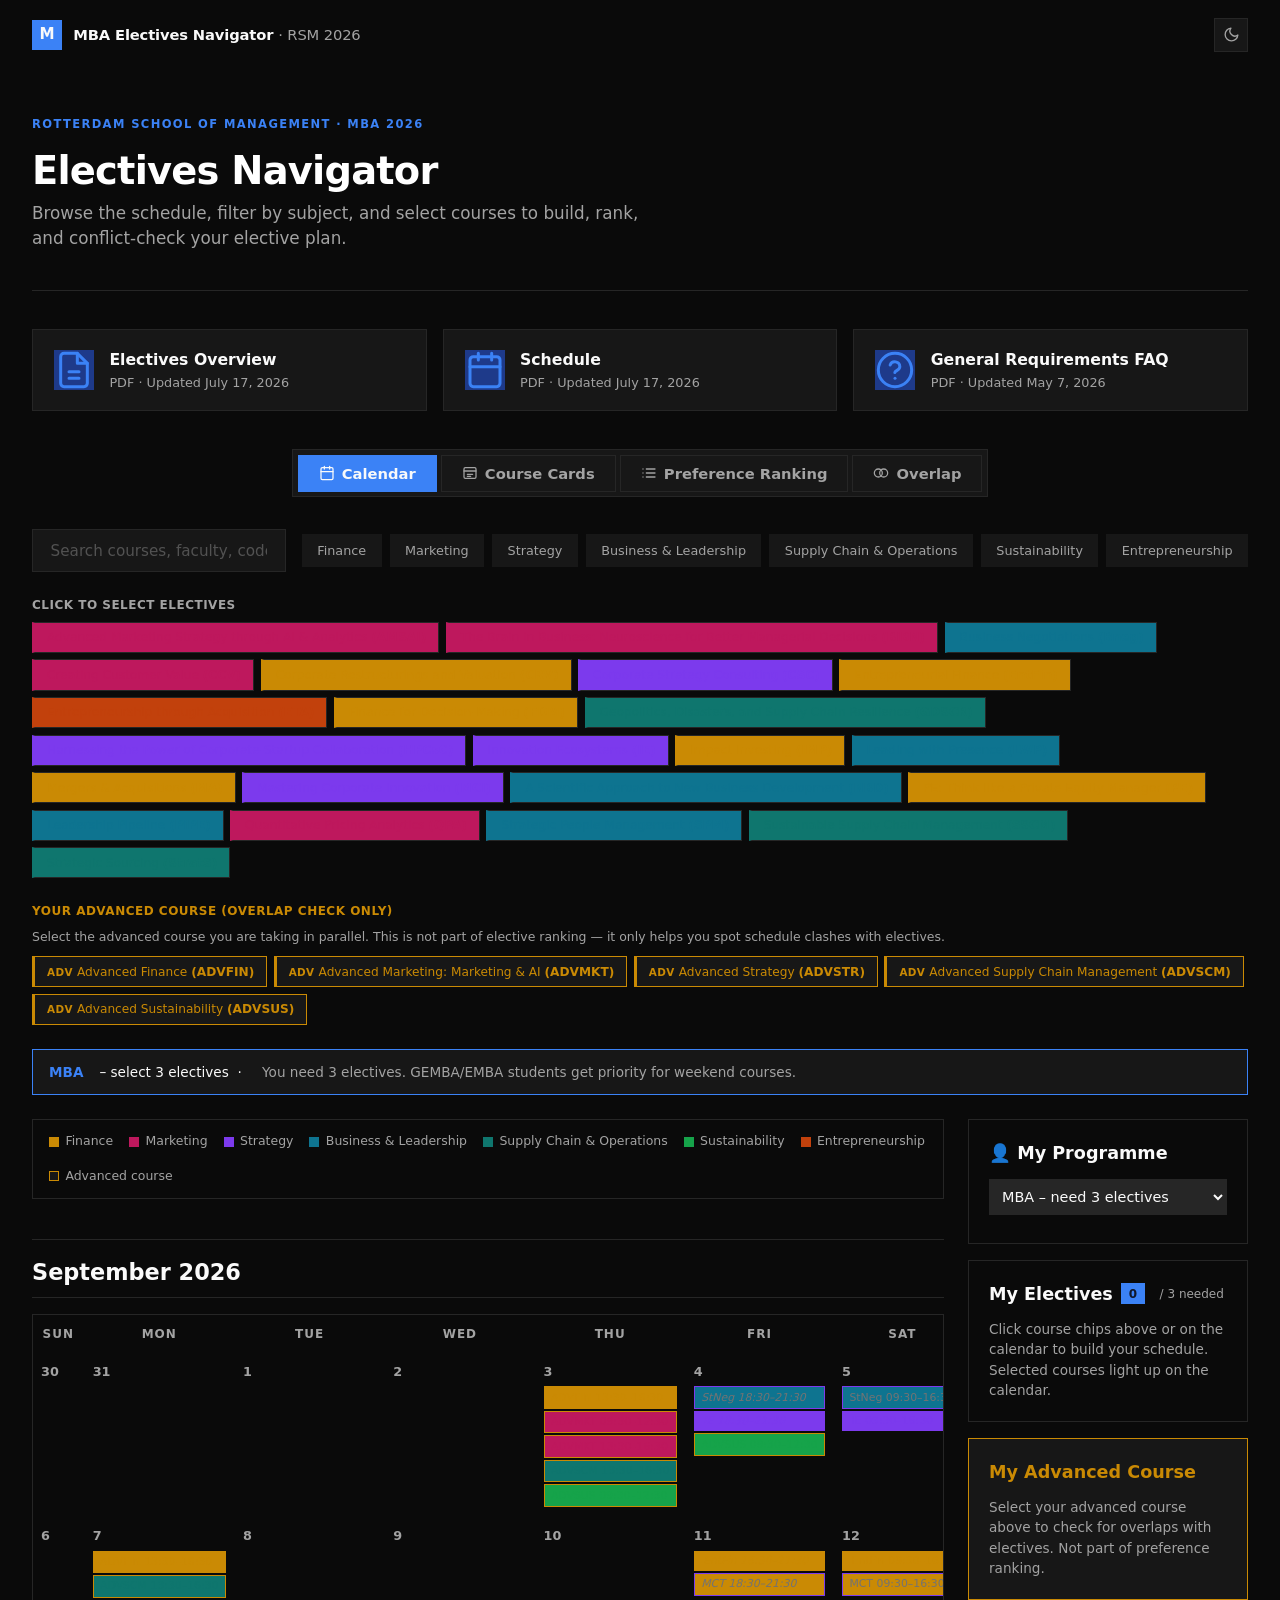
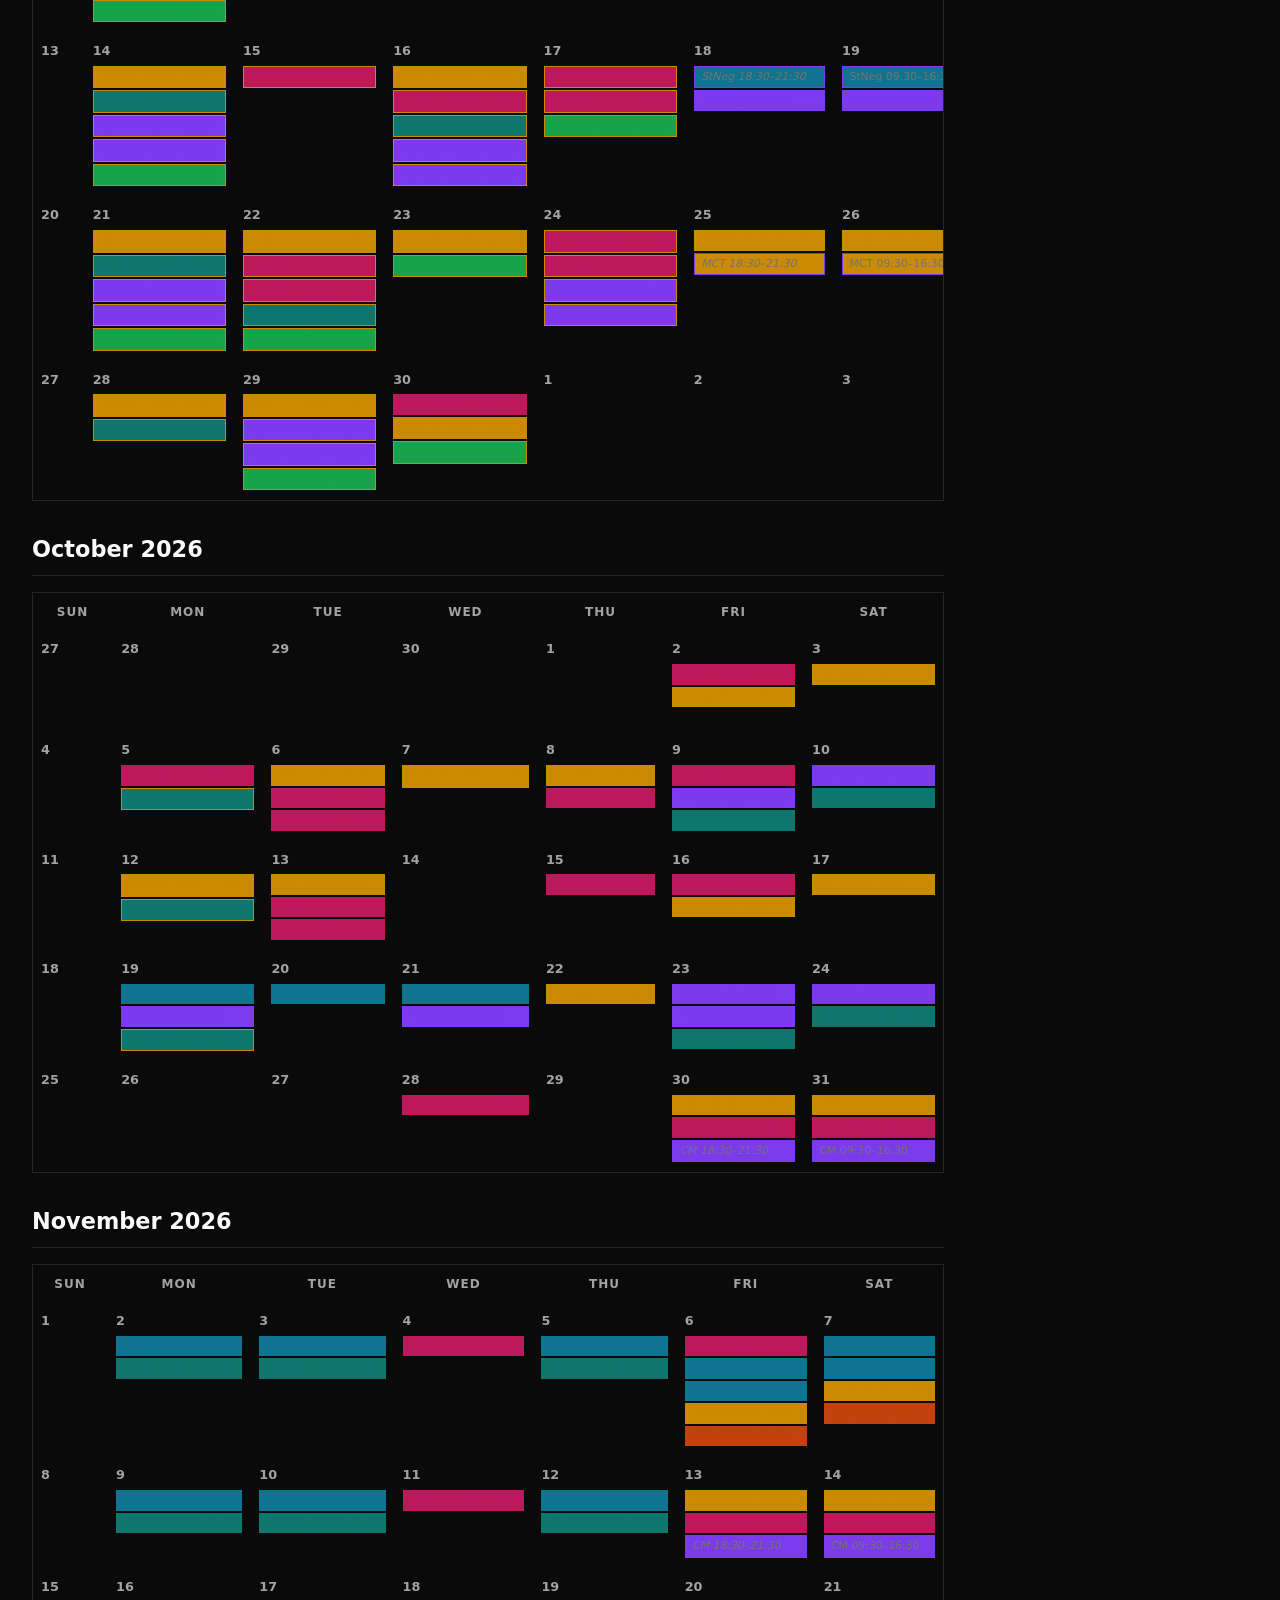
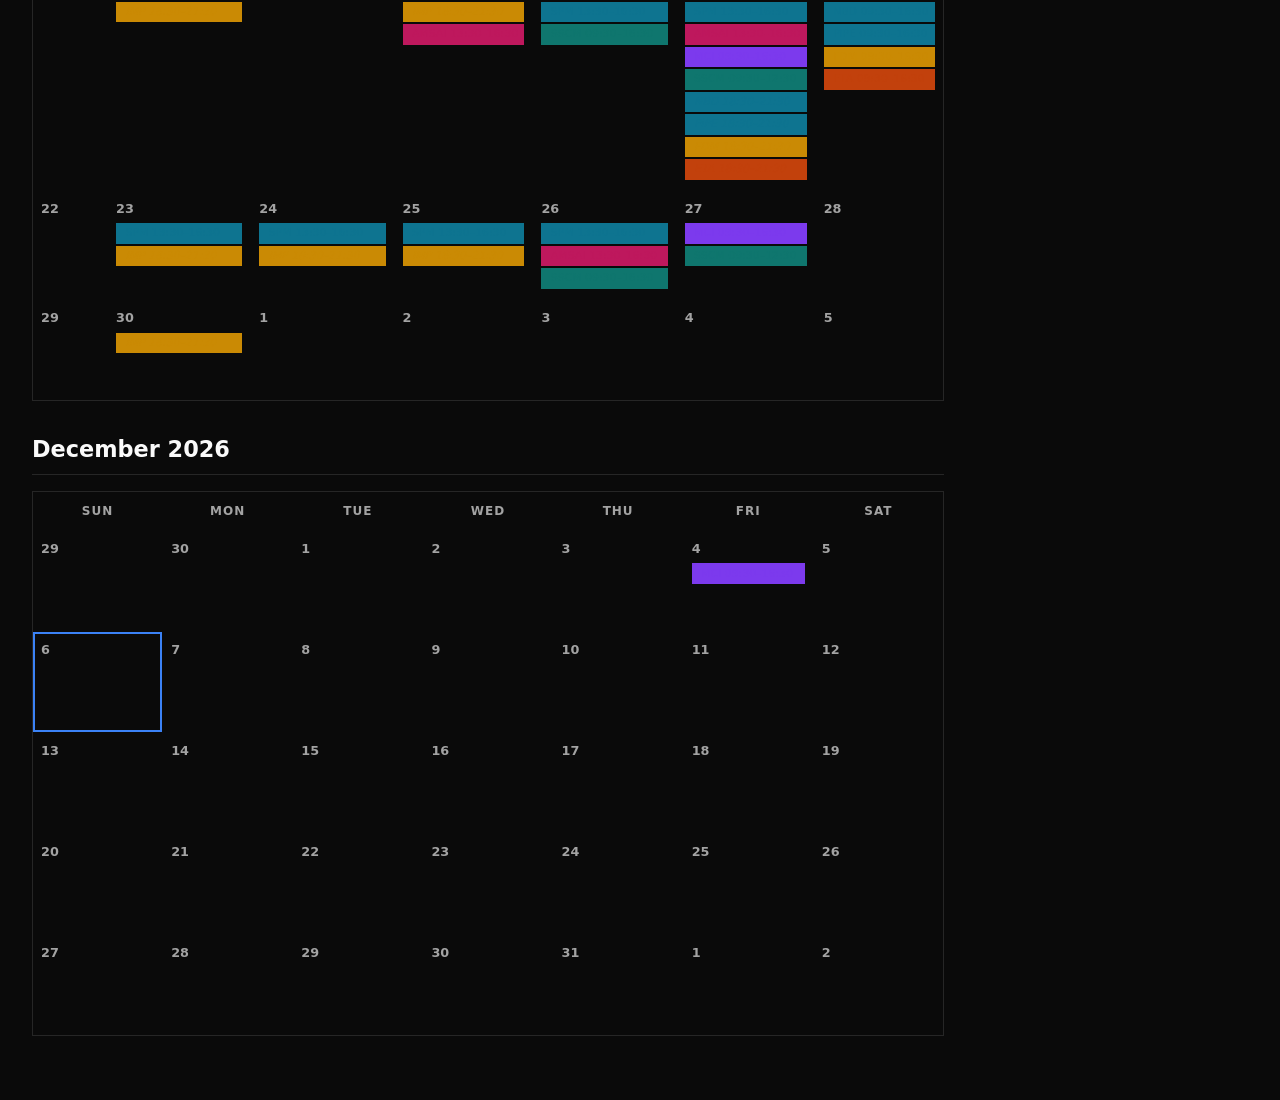
==== commit 37587ead: "Aggressively minimalist flat pass - New token system: pure solid hex values (no color-mix, no rgba, " ====
--- a/index.html
+++ b/index.html
@@ -13,133 +13,139 @@
     </script>
     <link rel="stylesheet" href="open-props.css">
     <style>
-        /* ── Design tokens (backed by Open Props primitives) ── */
+        /* ── Design tokens — flat, no transparency, muted, sharp corners ── */
         :root {
-            /* Surfaces */
-            --bg-color: var(--gray-12);
-            --bg-elevated: var(--gray-11);
-            --modal-bg: var(--gray-11);
-            --cal-day-bg: var(--gray-11);
+            /* Surfaces — three solid levels of elevation */
+            --bg-color: #0a0a0a;
+            --bg-elevated: #171717;
+            --bg-recessed: #000000;
+            --modal-bg: #171717;
+            --cal-day-bg: #0a0a0a;
 
             /* Text */
-            --text-color: var(--gray-1);
-            --text-secondary: var(--gray-5);
-            --text-tertiary: var(--gray-4);
-            --heading-color: var(--gray-0);
-
-            /* Cards & panels — semantic gray shades that adapt to theme */
-            --card-bg: var(--gray-11);
-            --card-border: color-mix(in srgb, var(--gray-0) 8%, transparent);
-            --card-hover: color-mix(in srgb, var(--gray-0) 4%, transparent);
-            --placeholder-color: var(--gray-6);
+            --text-color: #fafafa;
+            --text-secondary: #a3a3a3;
+            --text-tertiary: #737373;
+            --heading-color: #ffffff;
+            --placeholder-color: #525252;
+
+            /* Cards & panels */
+            --card-bg: #171717;
+            --card-border: #262626;
+            --card-hover: #262626;
 
             /* Selection & focus */
-            --selected-outline: var(--gray-0);
+            --selected-outline: #fafafa;
 
             /* Brand & actions */
-            --primary: var(--blue-5);
-            --primary-strong: var(--blue-7);
-            --primary-dim: color-mix(in srgb, var(--blue-5) 18%, transparent);
-            --accent: var(--blue-4);
-
-            /* Categories — vivid for dark mode */
-            --cat-finance: var(--yellow-5);
-            --cat-marketing: var(--pink-5);
-            --cat-strategy: var(--violet-5);
-            --cat-leadership: var(--cyan-5);
-            --cat-supplychain: var(--teal-5);
-            --cat-sustainability: var(--green-5);
-            --cat-entrepreneurship: var(--orange-5);
+            --primary: #3b82f6;
+            --primary-strong: #2563eb;
+            --primary-dim: #1e3a8a;
+            --accent: #60a5fa;
+
+            /* Categories — muted, flat (no neon) */
+            --cat-finance: #ca8a04;
+            --cat-marketing: #be185d;
+            --cat-strategy: #7c3aed;
+            --cat-leadership: #0e7490;
+            --cat-supplychain: #0f766e;
+            --cat-sustainability: #16a34a;
+            --cat-entrepreneurship: #c2410c;
 
             /* Status & danger */
-            --danger: var(--red-5);
-            --status-amber: var(--yellow-5);
-            --status-purple: var(--violet-4);
-            --status-cyan: var(--cyan-4);
-            --status-red: var(--red-4);
-            --status-green: var(--green-4);
-
-            /* Geometry */
-            --radius: var(--radius-2);
-            --radius-sm: var(--radius-2);
-            --radius-lg: var(--radius-3);
-
-            /* Tonal wash — light-on-dark by default (color-mix adapts to theme) */
-            --wash-02: color-mix(in srgb, var(--gray-0) 2%, transparent);
-            --wash-03: color-mix(in srgb, var(--gray-0) 3%, transparent);
-            --wash-04: color-mix(in srgb, var(--gray-0) 4%, transparent);
-            --wash-05: color-mix(in srgb, var(--gray-0) 5%, transparent);
-            --wash-06: color-mix(in srgb, var(--gray-0) 6%, transparent);
-            --wash-08: color-mix(in srgb, var(--gray-0) 8%, transparent);
-            --wash-10: color-mix(in srgb, var(--gray-0) 10%, transparent);
-            --wash-12: color-mix(in srgb, var(--gray-0) 12%, transparent);
-            --wash-14: color-mix(in srgb, var(--gray-0) 14%, transparent);
-            --wash-15: color-mix(in srgb, var(--gray-0) 15%, transparent);
-            --wash-16: color-mix(in srgb, var(--gray-0) 16%, transparent);
-            --wash-20: color-mix(in srgb, var(--gray-0) 20%, transparent);
-            --wash-24: color-mix(in srgb, var(--gray-0) 24%, transparent);
-            --wash-25: color-mix(in srgb, var(--gray-0) 25%, transparent);
-            --wash-35: color-mix(in srgb, var(--gray-0) 35%, transparent);
-
-            /* Shadows — minimal, no glow */
-            --shadow-1: 0 1px 2px hsl(var(--shadow-color) / calc(var(--shadow-strength) + 9%));
+            --danger: #ef4444;
+            --status-amber: #ca8a04;
+            --status-purple: #7c3aed;
+            --status-cyan: #0e7490;
+            --status-red: #ef4444;
+            --status-green: #16a34a;
+
+            /* Geometry — aggressively sharp */
+            --radius: 0;
+            --radius-sm: 0;
+            --radius-lg: 0;
+
+            /* Borders */
+            --border: #262626;
+            --border-strong: #404040;
+
+            /* Washes repurposed as solid surfaces (no transparency) */
+            --wash-02: #0a0a0a;
+            --wash-03: #0a0a0a;
+            --wash-04: #0a0a0a;
+            --wash-05: #171717;
+            --wash-06: #171717;
+            --wash-08: #262626;
+            --wash-10: #262626;
+            --wash-12: #262626;
+            --wash-14: #262626;
+            --wash-15: #262626;
+            --wash-16: #262626;
+            --wash-20: #404040;
+            --wash-24: #404040;
+            --wash-25: #404040;
+            --wash-35: #525252;
         }
 
         /* ── Light theme ── */
         html[data-theme="light"] {
-            --bg-color: var(--gray-1);
-            --bg-elevated: var(--gray-0);
-            --modal-bg: var(--gray-0);
-            --cal-day-bg: var(--gray-2);
-
-            --text-color: var(--gray-9);
-            --text-secondary: var(--gray-7);
-            --text-tertiary: var(--gray-8);
-            --heading-color: var(--gray-11);
-
-            --card-bg: var(--gray-0);
-            --card-border: color-mix(in srgb, var(--gray-12) 12%, transparent);
-            --card-hover: color-mix(in srgb, var(--gray-12) 4%, transparent);
-            --placeholder-color: var(--gray-6);
-
-            --selected-outline: var(--gray-11);
-
-            --primary: var(--blue-7);
-            --primary-strong: var(--blue-9);
-            --primary-dim: color-mix(in srgb, var(--blue-7) 12%, transparent);
-            --accent: var(--blue-6);
-
-            --cat-finance: var(--yellow-9);
-            --cat-marketing: var(--pink-8);
-            --cat-strategy: var(--violet-8);
-            --cat-leadership: var(--cyan-8);
-            --cat-supplychain: var(--teal-8);
-            --cat-sustainability: var(--green-8);
-            --cat-entrepreneurship: var(--orange-8);
-
-            --danger: var(--red-8);
-            --status-amber: var(--yellow-9);
-            --status-purple: var(--violet-9);
-            --status-cyan: var(--cyan-9);
-            --status-red: var(--red-9);
-            --status-green: var(--green-9);
-
-            /* Light theme flips the wash direction (dark-on-light) */
-            --wash-02: color-mix(in srgb, var(--gray-12) 2%, transparent);
-            --wash-03: color-mix(in srgb, var(--gray-12) 3%, transparent);
-            --wash-04: color-mix(in srgb, var(--gray-12) 4%, transparent);
-            --wash-05: color-mix(in srgb, var(--gray-12) 5%, transparent);
-            --wash-06: color-mix(in srgb, var(--gray-12) 6%, transparent);
-            --wash-08: color-mix(in srgb, var(--gray-12) 8%, transparent);
-            --wash-10: color-mix(in srgb, var(--gray-12) 10%, transparent);
-            --wash-12: color-mix(in srgb, var(--gray-12) 12%, transparent);
-            --wash-14: color-mix(in srgb, var(--gray-12) 14%, transparent);
-            --wash-15: color-mix(in srgb, var(--gray-12) 15%, transparent);
-            --wash-16: color-mix(in srgb, var(--gray-12) 16%, transparent);
-            --wash-20: color-mix(in srgb, var(--gray-12) 20%, transparent);
-            --wash-24: color-mix(in srgb, var(--gray-12) 24%, transparent);
-            --wash-25: color-mix(in srgb, var(--gray-12) 25%, transparent);
-            --wash-35: color-mix(in srgb, var(--gray-12) 35%, transparent);
+            --bg-color: #fafafa;
+            --bg-elevated: #ffffff;
+            --bg-recessed: #f5f5f5;
+            --modal-bg: #ffffff;
+            --cal-day-bg: #fafafa;
+
+            --text-color: #0a0a0a;
+            --text-secondary: #525252;
+            --text-tertiary: #737373;
+            --heading-color: #000000;
+            --placeholder-color: #a3a3a3;
+
+            --card-bg: #ffffff;
+            --card-border: #e5e5e5;
+            --card-hover: #f5f5f5;
+
+            --selected-outline: #0a0a0a;
+
+            --primary: #2563eb;
+            --primary-strong: #1d4ed8;
+            --primary-dim: #dbeafe;
+            --accent: #3b82f6;
+
+            /* Categories stay consistent across themes — already muted */
+            --cat-finance: #ca8a04;
+            --cat-marketing: #be185d;
+            --cat-strategy: #7c3aed;
+            --cat-leadership: #0e7490;
+            --cat-supplychain: #0f766e;
+            --cat-sustainability: #16a34a;
+            --cat-entrepreneurship: #c2410c;
+
+            --danger: #dc2626;
+            --status-amber: #ca8a04;
+            --status-purple: #7c3aed;
+            --status-cyan: #0e7490;
+            --status-red: #dc2626;
+            --status-green: #16a34a;
+
+            --border: #e5e5e5;
+            --border-strong: #d4d4d4;
+
+            --wash-02: #fafafa;
+            --wash-03: #fafafa;
+            --wash-04: #f5f5f5;
+            --wash-05: #f5f5f5;
+            --wash-06: #f5f5f5;
+            --wash-08: #e5e5e5;
+            --wash-10: #e5e5e5;
+            --wash-12: #e5e5e5;
+            --wash-14: #d4d4d4;
+            --wash-15: #d4d4d4;
+            --wash-16: #d4d4d4;
+            --wash-20: #d4d4d4;
+            --wash-24: #a3a3a3;
+            --wash-25: #a3a3a3;
+            --wash-35: #737373;
         }
 
         * { box-sizing: border-box; margin: 0; padding: 0; }
@@ -162,7 +168,7 @@
             max-width: 1360px; margin: 0 auto; padding: 1.1rem 2rem;
         }
         .topbar .brand-mark {
-            width: 30px; height: 30px; border-radius: var(--radius-2); flex-shrink: 0;
+            width: 30px; height: 30px; border-radius: 0; flex-shrink: 0;
             background: var(--primary);
             display: flex; align-items: center; justify-content: center;
             font-weight: 700; font-size: 0.95rem; color: var(--gray-0);
@@ -173,7 +179,7 @@
             margin-left: auto; width: 34px; height: 34px; flex-shrink: 0;
             display: flex; align-items: center; justify-content: center;
             background: var(--card-bg); border: 1px solid var(--card-border);
-            border-radius: 9px; color: var(--text-secondary); cursor: pointer;
+            border-radius: 0; color: var(--text-secondary); cursor: pointer;
             transition: background 0.18s ease, color 0.18s ease, border-color 0.18s ease;
         }
         .theme-toggle:hover { background: var(--card-hover); color: var(--text-color); }
@@ -189,11 +195,10 @@
             animation: fadeInDown 0.5s ease-out;
         }
         .eyebrow {
-            display: inline-flex; align-items: center; gap: 0.5rem;
+            display: inline-block;
             font-size: 0.72rem; font-weight: 600; text-transform: uppercase;
             letter-spacing: 0.12em; color: var(--primary);
-            background: var(--primary-dim); border: 1px solid color-mix(in srgb, var(--primary) 22%, transparent);
-            padding: 0.3rem 0.7rem; border-radius: 999px; margin-bottom: 1rem;
+            padding: 0; margin-bottom: 1rem;
         }
         h1 {
             font-family: var(--font-system-ui);
@@ -210,7 +215,7 @@
         .resource-card {
             background: var(--card-bg); border: 1px solid var(--card-border); border-radius: var(--radius);
             padding: 1.1rem 1.25rem; text-align: left;
-            transition: transform 0.2s ease, box-shadow 0.2s ease, background 0.2s ease, border-color 0.2s ease;
+            transition: transform 0.2s ease, background 0.2s ease, border-color 0.2s ease;
             text-decoration: none; color: inherit; display: flex; flex-direction: row; align-items: center; gap: 0.9rem;
         }
         .resource-card:hover {
@@ -219,8 +224,8 @@
         .resource-icon {
             font-size: 1.25rem; width: 42px; height: 42px; flex-shrink: 0;
             display: flex; align-items: center; justify-content: center;
-            background: var(--primary-dim); border: 1px solid color-mix(in srgb, var(--primary) 20%, transparent);
-            border-radius: 10px; color: var(--primary);
+            background: var(--primary-dim); border: 1px solid var(--bg-elevated);
+            border-radius: 0; color: var(--primary);
         }
         .resource-body { display: flex; flex-direction: column; gap: 0.1rem; min-width: 0; }
         .resource-title { font-size: 0.98rem; font-weight: 600; }
@@ -230,17 +235,17 @@
         .view-bar {
             display: inline-flex; gap: 0.25rem; margin-bottom: 2rem; justify-content: center; flex-wrap: wrap; align-items: center;
             background: var(--bg-elevated); border: 1px solid var(--card-border);
-            border-radius: 12px; padding: 0.3rem;
+            border-radius: 0; padding: 0.3rem;
         }
         .view-bar-wrap { display: flex; justify-content: center; margin-bottom: 2rem; }
         .view-bar-wrap .view-bar { margin-bottom: 0; }
         .view-btn {
-            background: transparent; border: 1px solid transparent; color: var(--text-secondary);
-            padding: 0.55rem 1.25rem; border-radius: 9px; font-family: inherit; font-size: 0.92rem;
+            background: var(--bg-elevated); border: 1px solid var(--border); color: var(--text-secondary);
+            padding: 0.55rem 1.25rem; border-radius: 0; font-family: inherit; font-size: 0.92rem;
             font-weight: 600; cursor: pointer; transition: all 0.18s ease;
             display: inline-flex; align-items: center; gap: 0.45rem;
         }
-        .view-btn svg { width: 16px; height: 16px; opacity: 0.85; }
+        .view-btn svg { width: 16px; height: 16px; }
         .view-btn.active {
             background: var(--primary); border-color: transparent; color: var(--gray-0);
             
@@ -248,7 +253,7 @@
         .view-btn.active svg { opacity: 1; }
         .view-btn:hover:not(.active) { background: var(--wash-05); color: var(--text-color); }
         /* Card view tabs keep a lighter segmented style */
-        .tabs .tab-btn { background: var(--card-bg); border: 1px solid var(--card-border); border-radius: 9px; }
+        .tabs .tab-btn { background: var(--card-bg); border: 1px solid var(--card-border); border-radius: 0; }
         .tabs .tab-btn.active { background: var(--primary); border-color: transparent; }
 
         /* ── Search & Filter ── */
@@ -256,17 +261,17 @@
             display: flex; gap: 1rem; margin-bottom: 1.5rem; flex-wrap: wrap; align-items: center;
         }
         .search-box {
-            flex: 1; min-width: 200px; padding: 0.7rem 1.1rem; border-radius: 10px;
+            flex: 1; min-width: 200px; padding: 0.7rem 1.1rem; border-radius: 0;
             background: var(--bg-elevated); border: 1px solid var(--card-border);
             color: var(--text-color); font-family: inherit; font-size: 0.95rem; outline: none;
             transition: border-color 0.2s, background 0.2s, box-shadow 0.2s;
         }
         .search-box::placeholder { color: var(--placeholder-color); }
-        .search-box:focus { border-color: var(--primary); box-shadow: 0 0 0 3px var(--primary-dim); }
+        .search-box:focus { border-color: var(--primary); }
 
         .filter-chips { display: flex; gap: 0.5rem; flex-wrap: wrap; }
         .chip {
-            padding: 0.35rem 0.9rem; border-radius: 20px; font-size: 0.8rem; font-weight: 500;
+            padding: 0.35rem 0.9rem; border-radius: 0; font-size: 0.8rem; font-weight: 500;
             cursor: pointer; border: 1px solid transparent; transition: all 0.2s ease;
             background: var(--wash-05); color: var(--text-secondary);
         }
@@ -289,25 +294,24 @@
         }
         .course-chips { display: flex; gap: 0.4rem; flex-wrap: wrap; }
         .course-chip {
-            padding: 0.4rem 0.75rem; border-radius: 6px; font-size: 0.76rem; font-weight: 500;
+            padding: 0.4rem 0.75rem; border-radius: 0; font-size: 0.76rem; font-weight: 500;
             line-height: 1.35; max-width: 100%;
             cursor: pointer; border: 1px solid var(--wash-10);
             background: var(--wash-05); color: var(--text-secondary);
             transition: all 0.2s ease; user-select: none;
         }
-        .course-chip .chip-code { font-weight: 700; opacity: 0.9; white-space: nowrap; }
+        .course-chip .chip-code { font-weight: 700; white-space: nowrap; }
         .course-chip:hover { background: var(--wash-10); color: var(--text-color); }
         .course-chip.selected {
-            color: var(--gray-0); border-color: var(--wash-35);
-            box-shadow: 0 0 0 2px var(--wash-25);
-        }
-        .course-chip.cat-finance.selected { background: color-mix(in srgb, var(--cat-finance) 45%, transparent); }
-        .course-chip.cat-marketing.selected { background: color-mix(in srgb, var(--cat-marketing) 45%, transparent); }
-        .course-chip.cat-strategy.selected { background: color-mix(in srgb, var(--cat-strategy) 45%, transparent); }
-        .course-chip.cat-leadership.selected { background: color-mix(in srgb, var(--cat-leadership) 45%, transparent); }
-        .course-chip.cat-supplychain.selected { background: color-mix(in srgb, var(--cat-supplychain) 45%, transparent); }
-        .course-chip.cat-sustainability.selected { background: color-mix(in srgb, var(--cat-sustainability) 45%, transparent); }
-        .course-chip.cat-entrepreneurship.selected { background: color-mix(in srgb, var(--cat-entrepreneurship) 45%, transparent); }
+            color: var(--gray-0); border-color: var(--gray-0);
+        }
+        .course-chip.cat-finance.selected { background: var(--cat-finance); }
+        .course-chip.cat-marketing.selected { background: var(--cat-marketing); }
+        .course-chip.cat-strategy.selected { background: var(--cat-strategy); }
+        .course-chip.cat-leadership.selected { background: var(--cat-leadership); }
+        .course-chip.cat-supplychain.selected { background: var(--cat-supplychain); }
+        .course-chip.cat-sustainability.selected { background: var(--cat-sustainability); }
+        .course-chip.cat-entrepreneurship.selected { background: var(--cat-entrepreneurship); }
 
         .advanced-picker { margin-top: 0.25rem; }
         .advanced-picker-label {
@@ -318,17 +322,17 @@
             font-size: 0.78rem; color: var(--text-secondary); margin-bottom: 0.6rem; line-height: 1.45;
         }
         .course-chip.advanced-chip {
-            border-style: dashed; border-color: color-mix(in srgb, var(--status-amber) 45%, transparent);
-            background: color-mix(in srgb, var(--status-amber) 6%, transparent); color: var(--status-amber);
-        }
-        .course-chip.advanced-chip:hover { background: color-mix(in srgb, var(--status-amber) 12%, transparent); color: var(--status-amber); }
+            border-style: solid; border-color: var(--status-amber);
+            background: var(--bg-elevated); color: var(--status-amber);
+        }
+        .course-chip.advanced-chip:hover { background: var(--bg-elevated); color: var(--status-amber); }
         .course-chip.advanced-chip.selected {
-            background: color-mix(in srgb, var(--status-amber) 28%, transparent); color: var(--gray-0);
-            border-color: var(--status-amber); box-shadow: 0 0 0 2px color-mix(in srgb, var(--status-amber) 25%, transparent);
+            background: var(--status-amber); color: var(--gray-0);
+            border-color: var(--status-amber);
         }
         .course-chip.advanced-chip .chip-adv-tag {
             font-size: 0.65rem; font-weight: 700; text-transform: uppercase;
-            letter-spacing: 0.4px; opacity: 0.85; margin-right: 0.25rem;
+            letter-spacing: 0.4px; margin-right: 0.25rem;
         }
 
         /* ── Calendar ── */
@@ -357,11 +361,11 @@
             transition: background 0.2s; position: relative; cursor: default;
         }
         .cal-day:hover { background: var(--wash-03); }
-        .cal-day.other-month { opacity: 0.3; }
+        .cal-day.other-month { color: var(--text-tertiary); }
         .cal-day.today { outline: 2px solid var(--primary); outline-offset: -2px; }
         .cal-day-num { font-size: 0.8rem; font-weight: 600; color: var(--text-secondary); margin-bottom: 0.35rem; }
         .cal-event {
-            font-size: 0.68rem; padding: 0.2rem 0.4rem; border-radius: 4px;
+            font-size: 0.68rem; padding: 0.2rem 0.4rem; border-radius: 0;
             margin-bottom: 2px; cursor: pointer; font-weight: 500; line-height: 1.3;
             transition: transform 0.15s ease, box-shadow 0.15s ease; overflow: hidden;
             text-overflow: ellipsis; white-space: nowrap;
@@ -369,7 +373,7 @@
         .cal-event:hover {
             background-color: var(--cat-color, var(--primary));
         }
-        .cal-event.evening { font-style: italic; opacity: 0.85; }
+        .cal-event.evening { font-style: italic; }
 
         /* ── Course cards view ── */
         .cards-section { display: none; }
@@ -427,12 +431,12 @@
         }
         .card-code-chip {
             display: inline-block; font-size: 0.75rem; font-weight: 700;
-            padding: 0.2rem 0.55rem; border-radius: 5px; margin-bottom: 0.5rem;
+            padding: 0.2rem 0.55rem; border-radius: 0; margin-bottom: 0.5rem;
             background: var(--wash-08); color: var(--primary);
-            border: 1px solid color-mix(in srgb, var(--primary) 25%, transparent);
+            border: 1px solid var(--primary);
         }
         .course-card.is-selected .card-code-chip {
-            background: color-mix(in srgb, var(--primary) 25%, transparent); color: var(--gray-0);
+            background: var(--primary); color: var(--gray-0);
         }
         .details-link {
             font-size: 0.8rem; color: var(--primary); background: none; border: none;
@@ -443,7 +447,7 @@
 
         /* ── Detail modal ── */
         .modal-overlay {
-            position: fixed; inset: 0; background: color-mix(in srgb, var(--gray-12) 70%, transparent); z-index: 100;
+            position: fixed; inset: 0; background: #000000; z-index: 100;
             display: none; align-items: center; justify-content: center;
         }
         .modal-overlay.active { display: flex; }
@@ -475,13 +479,13 @@
         .modal .modal-notes strong { color: var(--danger); }
 
         /* ── Color utilities ── */
-        .cat-finance { background: color-mix(in srgb, var(--cat-finance) 25%, transparent); color: var(--status-amber); border-left: 3px solid var(--cat-finance); }
-        .cat-marketing { background: color-mix(in srgb, var(--cat-marketing) 25%, transparent); color: var(--cat-marketing); border-left: 3px solid var(--cat-marketing); }
-        .cat-strategy { background: color-mix(in srgb, var(--cat-strategy) 25%, transparent); color: var(--cat-strategy); border-left: 3px solid var(--cat-strategy); }
-        .cat-leadership { background: color-mix(in srgb, var(--cat-leadership) 25%, transparent); color: var(--cat-leadership); border-left: 3px solid var(--cat-leadership); }
-        .cat-supplychain { background: color-mix(in srgb, var(--cat-supplychain) 25%, transparent); color: var(--cat-supplychain); border-left: 3px solid var(--cat-supplychain); }
-        .cat-sustainability { background: color-mix(in srgb, var(--cat-sustainability) 25%, transparent); color: var(--cat-sustainability); border-left: 3px solid var(--cat-sustainability); }
-        .cat-entrepreneurship { background: color-mix(in srgb, var(--cat-entrepreneurship) 25%, transparent); color: var(--cat-entrepreneurship); border-left: 3px solid var(--cat-entrepreneurship); }
+        .cat-finance { background: var(--cat-finance); color: var(--status-amber); border-left: 3px solid var(--cat-finance); }
+        .cat-marketing { background: var(--cat-marketing); color: var(--cat-marketing); border-left: 3px solid var(--cat-marketing); }
+        .cat-strategy { background: var(--cat-strategy); color: var(--cat-strategy); border-left: 3px solid var(--cat-strategy); }
+        .cat-leadership { background: var(--cat-leadership); color: var(--cat-leadership); border-left: 3px solid var(--cat-leadership); }
+        .cat-supplychain { background: var(--cat-supplychain); color: var(--cat-supplychain); border-left: 3px solid var(--cat-supplychain); }
+        .cat-sustainability { background: var(--cat-sustainability); color: var(--cat-sustainability); border-left: 3px solid var(--cat-sustainability); }
+        .cat-entrepreneurship { background: var(--cat-entrepreneurship); color: var(--cat-entrepreneurship); border-left: 3px solid var(--cat-entrepreneurship); }
 
         .card-cat-finance::before { background: var(--cat-finance); }
         .card-cat-marketing::before { background: var(--cat-marketing); }
@@ -533,7 +537,7 @@
             border-radius: var(--radius-sm); border: 1px solid var(--card-border);
         }
         .legend-item { display: flex; align-items: center; gap: 0.4rem; font-size: 0.78rem; color: var(--text-secondary); }
-        .legend-dot { width: 10px; height: 10px; border-radius: 3px; }
+        .legend-dot { width: 10px; height: 10px; border-radius: 0; }
 
         /* ── My Schedule sidebar ── */
         .cal-layout { display: flex; gap: 1.5rem; }
@@ -553,7 +557,7 @@
         }
         .my-sched-panel h3 .count {
             background: var(--primary); color: #0f172a; font-size: 0.75rem; font-weight: 700;
-            padding: 0.1rem 0.5rem; border-radius: 10px;
+            padding: 0.1rem 0.5rem; border-radius: 0;
         }
         .my-sched-empty { color: var(--text-secondary); font-size: 0.85rem; line-height: 1.5; }
         .my-sched-item {
@@ -561,12 +565,12 @@
             border-bottom: 1px solid var(--wash-04); font-size: 0.85rem;
         }
         .my-sched-item:last-child { border-bottom: none; }
-        .my-sched-item .dot { width: 8px; height: 8px; border-radius: 3px; flex-shrink: 0; }
+        .my-sched-item .dot { width: 8px; height: 8px; border-radius: 0; flex-shrink: 0; }
         .my-sched-item .name { flex: 1; min-width: 0; overflow: hidden; text-overflow: ellipsis; white-space: nowrap; }
         .my-sched-item .rm { color: var(--text-secondary); cursor: pointer; font-size: 1rem; line-height: 1; transition: color 0.2s; flex-shrink: 0; }
         .my-sched-item .rm:hover { color: var(--danger); }
         .conflict-banner {
-            background: color-mix(in srgb, var(--danger) 10%, transparent); border: 1px solid color-mix(in srgb, var(--danger) 30%, transparent);
+            background: var(--bg-elevated); border: 1px solid var(--danger);
             border-radius: var(--radius-sm); padding: 0.75rem 1rem; margin-bottom: 1rem;
         }
         .conflict-banner h4 { color: var(--danger); font-size: 0.85rem; font-weight: 700; margin-bottom: 0.35rem; display: flex; align-items: center; gap: 0.4rem; }
@@ -581,18 +585,17 @@
         .cal-event.selected {
             outline: 2px solid var(--selected-outline);
             outline-offset: -1px;
-            box-shadow: 0 0 8px var(--wash-20);
             font-weight: 700;
             opacity: 1 !important;
         }
         .cal-event.unselected {
-            opacity: 0.25;
+            background: var(--bg-color); color: var(--text-tertiary);
         }
         .cal-day.has-selected {
-            background: color-mix(in srgb, var(--primary) 4%, transparent);
+            background: var(--bg-elevated);
         }
         .cal-day.conflict-day {
-            background: color-mix(in srgb, var(--danger) 8%, transparent);
+            background: var(--bg-elevated);
         }
         .cal-day.conflict-day .cal-day-num {
             color: var(--danger);
@@ -600,35 +603,35 @@
         }
         .cal-event.conflict-event {
             border: 1px solid var(--danger);
-            background: color-mix(in srgb, var(--danger) 20%, transparent) !important;
+            background: var(--bg-elevated) !important;
         }
         .cal-event.advanced {
-            border: 1px dashed var(--status-amber);
+            border: 1px solid var(--status-amber);
         }
         .cal-event.advanced.selected {
-            outline: 2px dashed var(--status-amber);
+            outline: 2px solid var(--status-amber);
             outline-offset: -1px;
             font-weight: 700;
             opacity: 1 !important;
         }
         .legend-dot.advanced-dot {
-            border: 1px dashed var(--status-amber);
-            background: color-mix(in srgb, var(--status-amber) 20%, transparent);
+            border: 1px solid var(--status-amber);
+            background: var(--bg-elevated);
         }
         .my-sched-panel.advanced-panel {
-            border-color: color-mix(in srgb, var(--status-amber) 25%, transparent);
-            background: color-mix(in srgb, var(--status-amber) 4%, transparent);
+            border-color: var(--status-amber);
+            background: var(--bg-elevated);
         }
         .my-sched-panel.advanced-panel h3 { color: var(--status-amber); }
 
         /* ── Clear button ── */
         .clear-btn {
-            background: none; border: 1px solid color-mix(in srgb, var(--danger) 30%, transparent); color: var(--danger);
-            padding: 0.35rem 0.75rem; border-radius: 6px; cursor: pointer;
+            background: none; border: 1px solid var(--danger); color: var(--danger);
+            padding: 0.35rem 0.75rem; border-radius: 0; cursor: pointer;
             font-size: 0.75rem; font-weight: 600; font-family: inherit;
             transition: background 0.2s, border-color 0.2s; margin-top: 0.75rem; width: 100%;
         }
-        .clear-btn:hover { background: color-mix(in srgb, var(--danger) 10%, transparent); border-color: var(--danger); }
+        .clear-btn:hover { background: var(--bg-elevated); border-color: var(--danger); }
 
 
         /* ── Programme banner ── */
@@ -637,9 +640,9 @@
             padding: 0.75rem 1rem; border-radius: var(--radius); margin-bottom: 1.5rem;
             font-size: 0.85rem;
         }
-        .prog-banner.mba { background: color-mix(in srgb, var(--primary) 12%, transparent); border: 1px solid color-mix(in srgb, var(--primary) 25%, transparent); }
-        .prog-banner.emba { background: color-mix(in srgb, var(--cat-strategy) 12%, transparent); border: 1px solid color-mix(in srgb, var(--cat-strategy) 25%, transparent); }
-        .prog-banner.gemba { background: color-mix(in srgb, var(--cat-entrepreneurship) 12%, transparent); border: 1px solid color-mix(in srgb, var(--cat-entrepreneurship) 25%, transparent); }
+        .prog-banner.mba { background: var(--bg-elevated); border: 1px solid var(--primary); }
+        .prog-banner.emba { background: var(--bg-elevated); border: 1px solid var(--cat-strategy); }
+        .prog-banner.gemba { background: var(--bg-elevated); border: 1px solid var(--cat-entrepreneurship); }
         .prog-banner strong { font-weight: 700; }
         .prog-banner.mba strong { color: var(--primary); }
         .prog-banner.emba strong { color: var(--cat-strategy); }
@@ -648,23 +651,23 @@
 
         /* ── Calendar programme-restricted events ── */
         .cal-event.restricted-mba {
-            opacity: 0.4;
-            border: 1px dashed color-mix(in srgb, var(--cat-finance) 50%, transparent);
+            color: var(--text-tertiary);
+            border: 1px solid var(--cat-finance);
         }
         .cal-event.restricted-emba {
-            opacity: 0.4;
-            border: 1px dashed color-mix(in srgb, var(--cat-strategy) 50%, transparent);
+            color: var(--text-tertiary);
+            border: 1px solid var(--cat-strategy);
         }
 
         /* ── Programme restriction badges ── */
         .restr-badge {
             display: inline-block; font-size: 0.68rem; font-weight: 600;
-            padding: 0.15rem 0.5rem; border-radius: 4px;
-        }
-        .mba-badge { background: color-mix(in srgb, var(--cat-finance) 25%, transparent); color: var(--status-amber); border: 1px solid color-mix(in srgb, var(--cat-finance) 40%, transparent); }
-        .emba-badge { background: color-mix(in srgb, var(--cat-strategy) 25%, transparent); color: var(--cat-strategy); border: 1px solid color-mix(in srgb, var(--cat-strategy) 40%, transparent); }
-        .exam-badge { background: color-mix(in srgb, var(--danger) 20%, transparent); color: var(--danger); border: 1px solid color-mix(in srgb, var(--danger) 30%, transparent); }
-        .weekend-badge { background: color-mix(in srgb, var(--cat-sustainability) 15%, transparent); color: var(--cat-sustainability); border: 1px solid color-mix(in srgb, var(--cat-sustainability) 30%, transparent); }
+            padding: 0.15rem 0.5rem; border-radius: 0;
+        }
+        .mba-badge { background: var(--cat-finance); color: var(--status-amber); border: 1px solid var(--cat-finance); }
+        .emba-badge { background: var(--cat-strategy); color: var(--cat-strategy); border: 1px solid var(--cat-strategy); }
+        .exam-badge { background: var(--bg-elevated); color: var(--danger); border: 1px solid var(--danger); }
+        .weekend-badge { background: var(--bg-elevated); color: var(--cat-sustainability); border: 1px solid var(--cat-sustainability); }
         .course-card.has-badges { padding-top: 0.9rem; }
 
         /* ── Preference ranking ── */
@@ -695,29 +698,29 @@
         }
         .ranking-hint strong { color: var(--text-color); }
         .save-btn {
-            background: var(--primary); color: var(--gray-0); border: none; border-radius: 8px;
+            background: var(--primary); color: var(--gray-0); border: none; border-radius: 0;
             padding: 0.55rem 1.4rem; font-family: inherit; font-size: 0.85rem;
             font-weight: 700; cursor: pointer; letter-spacing: 0.04em;
-            transition: transform 0.2s, box-shadow 0.2s, background 0.2s;
+            transition: transform 0.2s, background 0.2s;
         }
         .save-btn:hover { background: var(--primary-strong); }
         .ranking-filters {
             display: flex; gap: 0.75rem; margin-bottom: 1rem; flex-wrap: wrap;
         }
         .ranking-filters input, .ranking-filters select {
-            flex: 1; min-width: 140px; padding: 0.55rem 0.85rem; border-radius: 8px;
+            flex: 1; min-width: 140px; padding: 0.55rem 0.85rem; border-radius: 0;
             background: var(--wash-06); border: 1px solid var(--card-border);
             color: var(--text-color); font-family: inherit; font-size: 0.9rem; outline: none;
         }
         .ranking-filters input:focus, .ranking-filters select:focus { border-color: var(--primary); }
         .rank-list { display: flex; flex-direction: column; gap: 0.5rem; min-height: 200px; }
         .rank-drop-zone {
-            min-height: 280px; border: 2px dashed var(--wash-08);
+            min-height: 280px; border: 1px solid var(--border);
             border-radius: var(--radius-sm); padding: 0.5rem;
             transition: border-color 0.2s, background 0.2s;
         }
         .rank-drop-zone.drag-over {
-            border-color: var(--primary); background: color-mix(in srgb, var(--primary) 6%, transparent);
+            border-color: var(--primary); background: var(--bg-elevated);
         }
         .rank-slot {
             display: flex; align-items: center; gap: 0.75rem;
@@ -727,9 +730,9 @@
         }
         .rank-slot.empty {
             justify-content: center; color: var(--text-secondary); font-size: 0.82rem;
-            border-style: dashed; background: transparent;
-        }
-        .rank-slot.drag-over { border-color: var(--primary); background: color-mix(in srgb, var(--primary) 8%, transparent); }
+            border-style: solid; background: var(--bg-elevated);
+        }
+        .rank-slot.drag-over { border-color: var(--primary); background: var(--bg-elevated); }
         .rank-num {
             width: 28px; height: 28px; border-radius: 50%; flex-shrink: 0;
             background: var(--wash-08); display: flex; align-items: center;
@@ -762,8 +765,8 @@
         .rank-remove:hover { color: var(--danger); }
         .save-toast {
             position: fixed; bottom: 1.5rem; left: 50%; transform: translateX(-50%);
-            background: var(--modal-bg); border: 1px solid color-mix(in srgb, var(--primary) 40%, transparent);
-            color: var(--text-color); padding: 0.75rem 1.25rem; border-radius: 8px;
+            background: var(--modal-bg); border: 1px solid var(--primary);
+            color: var(--text-color); padding: 0.75rem 1.25rem; border-radius: 0;
             font-size: 0.9rem; font-weight: 600; z-index: 200; opacity: 0;
             pointer-events: none; transition: opacity 0.25s;
             
@@ -804,28 +807,28 @@
         .overlap-pair-header .vs { color: var(--text-secondary); font-weight: 400; }
         .overlap-badge {
             display: inline-block; font-size: 0.72rem; font-weight: 600;
-            padding: 0.2rem 0.6rem; border-radius: 12px; margin-bottom: 0.5rem;
-        }
-        .overlap-badge.high { background: color-mix(in srgb, var(--status-amber) 15%, transparent); color: var(--status-amber); border: 1px solid color-mix(in srgb, var(--status-amber) 30%, transparent); }
-        .overlap-badge.partial { background: color-mix(in srgb, var(--primary) 12%, transparent); color: var(--primary); border: 1px solid color-mix(in srgb, var(--primary) 25%, transparent); }
-        .overlap-badge.schedule { background: color-mix(in srgb, var(--danger) 12%, transparent); color: var(--danger); border: 1px solid color-mix(in srgb, var(--danger) 25%, transparent); }
-        .overlap-badge.faculty { background: color-mix(in srgb, var(--status-purple) 12%, transparent); color: var(--status-purple); border: 1px solid color-mix(in srgb, var(--status-purple) 25%, transparent); }
+            padding: 0.2rem 0.6rem; border-radius: 0; margin-bottom: 0.5rem;
+        }
+        .overlap-badge.high { background: var(--bg-elevated); color: var(--status-amber); border: 1px solid var(--status-amber); }
+        .overlap-badge.partial { background: var(--bg-elevated); color: var(--primary); border: 1px solid var(--primary); }
+        .overlap-badge.schedule { background: var(--bg-elevated); color: var(--danger); border: 1px solid var(--danger); }
+        .overlap-badge.faculty { background: var(--bg-elevated); color: var(--status-purple); border: 1px solid var(--status-purple); }
         .overlap-detail { font-size: 0.82rem; color: var(--text-secondary); line-height: 1.6; }
         .overlap-detail .cat-pill {
             display: inline-block; font-size: 0.7rem; font-weight: 600;
-            padding: 0.1rem 0.45rem; border-radius: 10px; margin: 0.1rem 0.15rem 0.1rem 0;
+            padding: 0.1rem 0.45rem; border-radius: 0; margin: 0.1rem 0.15rem 0.1rem 0;
         }
         .overlap-count-pill {
             display: inline-flex; align-items: center; gap: 0.25rem;
             font-size: 0.72rem; font-weight: 600; padding: 0.15rem 0.5rem;
-            border-radius: 10px; background: var(--wash-06);
+            border-radius: 0; background: var(--wash-06);
             border: 1px solid var(--card-border); color: var(--text-secondary);
             cursor: pointer; margin-left: 0.5rem; vertical-align: middle;
             transition: background 0.2s, color 0.2s;
         }
-        .overlap-count-pill:hover { background: color-mix(in srgb, var(--primary) 12%, transparent); color: var(--primary); border-color: color-mix(in srgb, var(--primary) 30%, transparent); }
+        .overlap-count-pill:hover { background: var(--bg-elevated); color: var(--primary); border-color: var(--primary); }
         .topic-warning-banner {
-            background: color-mix(in srgb, var(--status-amber) 8%, transparent); border: 1px solid color-mix(in srgb, var(--status-amber) 25%, transparent);
+            background: var(--bg-elevated); border: 1px solid var(--status-amber);
             border-radius: var(--radius-sm); padding: 0.75rem 1rem; margin-bottom: 1rem;
         }
         .topic-warning-banner h4 { color: var(--status-amber); font-size: 0.85rem; font-weight: 700; margin-bottom: 0.35rem; }
@@ -834,16 +837,16 @@
         /* ── Instructor profiles ── */
         .exp-badge {
             display: inline-flex; align-items: center; font-size: 0.65rem;
-            padding: 0.1rem 0.35rem; border-radius: 8px; margin-left: 0.2rem;
+            padding: 0.1rem 0.35rem; border-radius: 0; margin-left: 0.2rem;
             vertical-align: middle; font-weight: 600; white-space: nowrap;
         }
-        .exp-badge.exp-academic { background: color-mix(in srgb, var(--primary) 15%, transparent); color: var(--primary); border: 1px solid color-mix(in srgb, var(--primary) 30%, transparent); }
-        .exp-badge.exp-practical { background: color-mix(in srgb, var(--cat-finance) 15%, transparent); color: var(--status-amber); border: 1px solid color-mix(in srgb, var(--cat-finance) 30%, transparent); }
-        .exp-badge.exp-mixed { background: color-mix(in srgb, var(--cat-sustainability) 15%, transparent); color: var(--cat-sustainability); border: 1px solid color-mix(in srgb, var(--cat-sustainability) 30%, transparent); }
+        .exp-badge.exp-academic { background: var(--bg-elevated); color: var(--primary); border: 1px solid var(--primary); }
+        .exp-badge.exp-practical { background: var(--bg-elevated); color: var(--status-amber); border: 1px solid var(--cat-finance); }
+        .exp-badge.exp-mixed { background: var(--bg-elevated); color: var(--cat-sustainability); border: 1px solid var(--cat-sustainability); }
         .instructor-link {
             background: none; border: none; color: var(--text-tertiary); cursor: pointer;
             font-family: inherit; font-size: inherit; padding: 0; text-decoration: underline;
-            text-underline-offset: 2px; text-decoration-color: color-mix(in srgb, var(--gray-3) 30%, transparent);
+            text-underline-offset: 2px; text-decoration-color: var(--bg);
         }
         .instructor-link:hover { color: var(--primary); text-decoration-color: var(--primary); }
         .faculty-sep { color: var(--text-secondary); }
@@ -873,17 +876,17 @@
             transition: border-color 0.2s, background 0.2s;
         }
         .instructor-mini-card:hover { border-color: var(--wash-15); background: var(--wash-05); }
-        .instructor-mini-card.active { border-color: var(--primary); background: color-mix(in srgb, var(--primary) 8%, transparent); }
+        .instructor-mini-card.active { border-color: var(--primary); background: var(--bg-elevated); }
         .instructor-mini-name { font-size: 0.82rem; font-weight: 600; margin-bottom: 0.2rem; line-height: 1.3; }
         .instructor-mini-role { font-size: 0.72rem; color: var(--text-secondary); }
         .modal-instructor-type {
             display: inline-flex; align-items: center; gap: 0.35rem;
             font-size: 0.85rem; font-weight: 600; padding: 0.35rem 0.75rem;
-            border-radius: 8px; margin-bottom: 0.75rem;
-        }
-        .modal-instructor-type.exp-academic { background: color-mix(in srgb, var(--primary) 12%, transparent); color: var(--primary); }
-        .modal-instructor-type.exp-practical { background: color-mix(in srgb, var(--cat-finance) 12%, transparent); color: var(--status-amber); }
-        .modal-instructor-type.exp-mixed { background: color-mix(in srgb, var(--cat-sustainability) 12%, transparent); color: var(--cat-sustainability); }
+            border-radius: 0; margin-bottom: 0.75rem;
+        }
+        .modal-instructor-type.exp-academic { background: var(--bg-elevated); color: var(--primary); }
+        .modal-instructor-type.exp-practical { background: var(--bg-elevated); color: var(--status-amber); }
+        .modal-instructor-type.exp-mixed { background: var(--bg-elevated); color: var(--cat-sustainability); }
         .modal-section-title {
             font-size: 0.75rem; font-weight: 700; text-transform: uppercase;
             letter-spacing: 0.5px; color: var(--text-secondary); margin: 1rem 0 0.5rem;
@@ -905,7 +908,7 @@
         .modal-teaches-list button:hover { text-decoration: underline; }
         .modal-profile-link {
             display: inline-flex; align-items: center; gap: 0.4rem;
-            margin-top: 1rem; padding: 0.5rem 1rem; border-radius: 8px;
+            margin-top: 1rem; padding: 0.5rem 1rem; border-radius: 0;
             background: var(--wash-06); border: 1px solid var(--card-border);
             color: var(--primary); text-decoration: none; font-size: 0.85rem; font-weight: 600;
         }
@@ -953,29 +956,29 @@
         html[data-theme="light"] .advanced-picker-label,
         html[data-theme="light"] .my-sched-panel.advanced-panel h3 { color: var(--status-amber); }
         html[data-theme="light"] .course-chip.advanced-chip {
-            color: var(--status-amber); background: color-mix(in srgb, var(--cat-finance) 10%, transparent);
-        }
-        html[data-theme="light"] .course-chip.advanced-chip:hover { color: var(--status-amber); background: color-mix(in srgb, var(--cat-finance) 16%, transparent); }
+            color: var(--status-amber); background: var(--bg-elevated);
+        }
+        html[data-theme="light"] .course-chip.advanced-chip:hover { color: var(--status-amber); background: var(--bg-elevated); }
         html[data-theme="light"] .course-chip.advanced-chip.selected {
-            background: color-mix(in srgb, var(--cat-finance) 85%, transparent); color: var(--gray-0); border-color: var(--status-amber);
+            background: var(--cat-finance); color: var(--gray-0); border-color: var(--status-amber);
         }
         html[data-theme="light"] .cal-event.advanced.selected { outline-color: var(--status-amber); }
 
         /* Selected elective chips: deepen tint for contrast against a light page */
-        html[data-theme="light"] .course-chip.cat-finance.selected { background: color-mix(in srgb, var(--cat-finance) 85%, transparent); }
-        html[data-theme="light"] .course-chip.cat-marketing.selected { background: color-mix(in srgb, var(--cat-marketing) 85%, transparent); }
-        html[data-theme="light"] .course-chip.cat-strategy.selected { background: color-mix(in srgb, var(--cat-strategy) 85%, transparent); }
-        html[data-theme="light"] .course-chip.cat-leadership.selected { background: color-mix(in srgb, var(--cat-leadership) 85%, transparent); }
-        html[data-theme="light"] .course-chip.cat-supplychain.selected { background: color-mix(in srgb, var(--cat-supplychain) 85%, transparent); }
-        html[data-theme="light"] .course-chip.cat-sustainability.selected { background: color-mix(in srgb, var(--cat-sustainability) 85%, transparent); }
-        html[data-theme="light"] .course-chip.cat-entrepreneurship.selected { background: color-mix(in srgb, var(--cat-entrepreneurship) 85%, transparent); }
+        html[data-theme="light"] .course-chip.cat-finance.selected { background: var(--cat-finance); }
+        html[data-theme="light"] .course-chip.cat-marketing.selected { background: var(--cat-marketing); }
+        html[data-theme="light"] .course-chip.cat-strategy.selected { background: var(--cat-strategy); }
+        html[data-theme="light"] .course-chip.cat-leadership.selected { background: var(--cat-leadership); }
+        html[data-theme="light"] .course-chip.cat-supplychain.selected { background: var(--cat-supplychain); }
+        html[data-theme="light"] .course-chip.cat-sustainability.selected { background: var(--cat-sustainability); }
+        html[data-theme="light"] .course-chip.cat-entrepreneurship.selected { background: var(--cat-entrepreneurship); }
 
         /* ── Scrollbars ── */
         * { scrollbar-width: thin; scrollbar-color: var(--wash-16) transparent; }
         ::-webkit-scrollbar { width: 10px; height: 10px; }
         ::-webkit-scrollbar-track { background: transparent; }
         ::-webkit-scrollbar-thumb {
-            background: var(--wash-14); border-radius: 999px;
+            background: var(--wash-14); border-radius: 0;
             border: 2px solid transparent; background-clip: padding-box;
         }
         ::-webkit-scrollbar-thumb:hover { background: var(--wash-24); background-clip: padding-box; }
@@ -1623,19 +1626,19 @@
   "Entrepreneurship": "entrepreneurship",
 };
 const CAT_COLORS = {
-  "Finance": "#fcc419",
-  "Marketing": "#f06595",
-  "Strategy": "#845ef7",
-  "Business & Leadership": "#22b8cf",
-  "Supply Chain & Operations": "#20c997",
-  "Sustainability": "#51cf66",
-  "Entrepreneurship": "#ff922b",
+  "Finance": "#ca8a04",
+  "Marketing": "#be185d",
+  "Strategy": "#7c3aed",
+  "Business & Leadership": "#0e7490",
+  "Supply Chain & Operations": "#0f766e",
+  "Sustainability": "#16a34a",
+  "Entrepreneurship": "#c2410c",
 };
 const ALL_CATEGORIES = Object.keys(CAT_CLASS);
 
 function primaryCat(course) { return course.categories[0]; }
 function catClass(cat) { return CAT_CLASS[cat] || "strategy"; }
-function catColor(cat) { return CAT_COLORS[cat] || "#845ef7"; }
+function catColor(cat) { return CAT_COLORS[cat] || "#7c3aed"; }
 
 function escapeHtml(s) {
   return String(s).replace(/&/g,'&amp;').replace(/</g,'&lt;').replace(/>/g,'&gt;').replace(/"/g,'&quot;');
@@ -1675,7 +1678,7 @@
   if ((course.notes || '').includes('in-class exam')) html += '<span class="restr-badge exam-badge">📝 Exam</span>';
   if (course.period === 'weekend') html += '<span class="restr-badge weekend-badge">🗓️ Weekend</span>';
   if ((course.notes || '').includes('sessions in The Hague')) {
-    html += '<span class="restr-badge" style="background:color-mix(in srgb, var(--primary) 15%, transparent);color:var(--status-cyan);border:1px solid color-mix(in srgb, var(--primary) 30%, transparent);">📍 The Hague</span>';
+    html += '<span class="restr-badge" style="background:var(--bg-elevated);color:var(--status-cyan);border:1px solid var(--primary);">📍 The Hague</span>';
   }
   return html;
 }
@@ -2053,7 +2056,7 @@
   const el = document.getElementById('legend');
   el.innerHTML = ALL_CATEGORIES.map(cat =>
     `<div class="legend-item"><div class="legend-dot" style="background:${catColor(cat)}"></div>${cat}</div>`
-  ).join('') + `<div class="legend-item"><div class="legend-dot advanced-dot"></div>Advanced course (dashed)</div>`;
+  ).join('') + `<div class="legend-item"><div class="legend-dot advanced-dot"></div>Advanced course</div>`;
 }
 
 // ─── CALENDAR ──────────────────────────────────────────────────────────
@@ -2282,7 +2285,7 @@
     <h3>${escapeHtml(displayName)}</h3>
     <div class="modal-instructor-type ${badge.cls}">${badge.icon} ${badge.label}</div>
     <div style="color:var(--text-tertiary);font-size:0.95rem;margin-bottom:0.5rem;">${escapeHtml(inst.role)}</div>
-    <div style="font-size:0.82rem;color:var(--text-secondary);margin-bottom:0.75rem;padding:0.5rem 0.65rem;background:var(--wash-03);border-radius:6px;border:1px solid var(--wash-05);line-height:1.45;">${escapeHtml(classificationNote)}</div>
+    <div style="font-size:0.82rem;color:var(--text-secondary);margin-bottom:0.75rem;padding:0.5rem 0.65rem;background:var(--wash-03);border-radius: 0;border:1px solid var(--wash-05);line-height:1.45;">${escapeHtml(classificationNote)}</div>
     <div class="modal-section-title">📚 Education</div>
     <div style="font-size:0.88rem;color:var(--text-tertiary);">${escapeHtml(inst.education)}</div>
     <div class="modal-section-title">💼 Experience</div>
@@ -2363,11 +2366,11 @@
     </div>
 
     ${badges ? '<div style="display:flex;gap:0.4rem;flex-wrap:wrap;margin-bottom:1rem;">' + badges + '</div>' : ''}
-    ${c.period === 'weekend' ? '<div style="background:color-mix(in srgb, var(--cat-sustainability) 10%, transparent);border:1px solid color-mix(in srgb, var(--cat-sustainability) 20%, transparent);padding:0.5rem 0.75rem;border-radius:8px;margin-bottom:1rem;font-size:0.85rem;color:var(--status-green);"><strong>Weekend course:</strong> 2 consecutive weekends (3 sessions each = 6 total). Missing any weekend may lead to a fail.</div>' : ''}
+    ${c.period === 'weekend' ? '<div style="background:var(--bg-elevated);border:1px solid var(--bg-elevated);padding:0.5rem 0.75rem;border-radius: 0;margin-bottom:1rem;font-size:0.85rem;color:var(--status-green);"><strong>Weekend course:</strong> 2 consecutive weekends (3 sessions each = 6 total). Missing any weekend may lead to a fail.</div>' : ''}
 
     <div style="margin-bottom:1rem;display:flex;gap:0.75rem;flex-wrap:wrap;">
       <a href="${c.href}" target="_blank" style="display:inline-flex;align-items:center;gap:0.4rem;padding:0.5rem 1rem;border-radius:var(--radius-2);background:var(--primary);color:var(--gray-0);text-decoration:none;font-size:0.85rem;font-weight:600;">📄 Draft Outline</a>
-      <button onclick="toggleSelect('${c.code}');openModal('${c.code}')" style="display:inline-flex;align-items:center;gap:0.4rem;padding:0.5rem 1rem;border-radius:8px;background:var(--wash-08);border:1px solid var(--card-border);color:${isSelected(c.code)?'var(--primary)':'var(--text-secondary)'};cursor:pointer;font-size:0.85rem;font-weight:600;font-family:inherit;">${isSelected(c.code)?'✓ Selected':'+ Select'}</button>
+      <button onclick="toggleSelect('${c.code}');openModal('${c.code}')" style="display:inline-flex;align-items:center;gap:0.4rem;padding:0.5rem 1rem;border-radius: 0;background:var(--wash-08);border:1px solid var(--card-border);color:${isSelected(c.code)?'var(--primary)':'var(--text-secondary)'};cursor:pointer;font-size:0.85rem;font-weight:600;font-family:inherit;">${isSelected(c.code)?'✓ Selected':'+ Select'}</button>
     </div>
     ${displayNotes ? '<div class="modal-notes">' + formatNotesHtml(displayNotes) + '</div>' : ''}
     <div class="modal-sessions">
@@ -2595,7 +2598,7 @@
   // --- Programme selector panel ---
   let html = `<div class="my-sched-panel">
     <h3>👤 My Programme</h3>
-    <select id="progSelect" onchange="setProgramme(this.value)" style="width:100%;padding:0.5rem;border-radius:8px;background:var(--wash-08);border:1px solid var(--wash-10);color:var(--text-color);font-family:inherit;font-size:0.9rem;margin-bottom:0.5rem;">
+    <select id="progSelect" onchange="setProgramme(this.value)" style="width:100%;padding:0.5rem;border-radius: 0;background:var(--wash-08);border:1px solid var(--wash-10);color:var(--text-color);font-family:inherit;font-size:0.9rem;margin-bottom:0.5rem;">
       <option value="MBA" ${programme==='MBA'?'selected':''}>MBA – need 3 electives</option>
       <option value="GEMBA" ${programme==='GEMBA'?'selected':''}>GEMBA – need 3 electives</option>
       <option value="EMBA" ${programme==='EMBA'?'selected':''}>EMBA – need 4 electives</option>
@@ -2612,8 +2615,8 @@
     picked.forEach(c => {
       const cat = primaryCat(c);
       let badge = '';
-      if (c.restriction === 'mba') badge = '<span style="background:color-mix(in srgb, var(--cat-finance) 30%, transparent);color:var(--status-amber);font-size:0.65rem;padding:0.1rem 0.4rem;border-radius:4px;font-weight:600;">MBA only</span>';
-      if (c.restriction === 'emba') badge = '<span style="background:color-mix(in srgb, var(--cat-strategy) 30%, transparent);color:var(--status-purple);font-size:0.65rem;padding:0.1rem 0.4rem;border-radius:4px;font-weight:600;">EMBA/GEMBA only</span>';
+      if (c.restriction === 'mba') badge = '<span style="background:var(--cat-finance);color:var(--status-amber);font-size:0.65rem;padding:0.1rem 0.4rem;border-radius: 0;font-weight:600;">MBA only</span>';
+      if (c.restriction === 'emba') badge = '<span style="background:var(--cat-strategy);color:var(--status-purple);font-size:0.65rem;padding:0.1rem 0.4rem;border-radius: 0;font-weight:600;">EMBA/GEMBA only</span>';
       html += `<div class="my-sched-item">
         <div class="dot" style="background:${catColor(cat)}"></div>
         <span class="name" style="cursor:pointer" onclick="openModal('${c.code}')" title="${escapeHtml(c.name)}">${c.code} ${badge}</span>
@@ -2656,13 +2659,13 @@
 
   // --- Programme restriction warnings ---
   if (mbaOnlyPicked.length > 0 && !isMBA) {
-    html += `<div class="conflict-banner" style="background:color-mix(in srgb, var(--cat-finance) 10%, transparent);border-color:color-mix(in srgb, var(--cat-finance) 30%, transparent);">
+    html += `<div class="conflict-banner" style="background:var(--bg-elevated);border-color:var(--cat-finance);">
       <h4 style="color:var(--status-amber);">⚠️ MBA-only courses</h4>
       <div class="conflict-row" style="color:var(--status-amber);">${mbaOnlyPicked.map(c=>c.code).join(', ')} – not available for your programme</div>
     </div>`;
   }
   if (embaOnlyPicked.length > 0 && isMBA) {
-    html += `<div class="conflict-banner" style="background:color-mix(in srgb, var(--cat-strategy) 10%, transparent);border-color:color-mix(in srgb, var(--cat-strategy) 30%, transparent);">
+    html += `<div class="conflict-banner" style="background:var(--bg-elevated);border-color:var(--cat-strategy);">
       <h4 style="color:var(--status-purple);">⚠️ EMBA/GEMBA-only courses</h4>
       <div class="conflict-row" style="color:var(--status-purple);">${embaOnlyPicked.map(c=>c.code).join(', ')} – not available for MBA students</div>
     </div>`;
@@ -2670,13 +2673,13 @@
 
   // --- Priority warnings ---
   if (weekdayCoursesPicked.length > 0 && isWeekendStudent) {
-    html += `<div class="conflict-banner" style="background:color-mix(in srgb, var(--primary) 8%, transparent);border-color:color-mix(in srgb, var(--primary) 20%, transparent);">
+    html += `<div class="conflict-banner" style="background:var(--bg-elevated);border-color:var(--bg-elevated);">
       <h4 style="color:var(--primary);">ℹ️ Weekday course priority</h4>
       <div class="conflict-row" style="color:var(--status-cyan);">MBA students get priority for weekday electives. You may have lower chance of securing seats.</div>
     </div>`;
   }
   if (weekendCoursesPicked.length > 0 && isMBA) {
-    html += `<div class="conflict-banner" style="background:color-mix(in srgb, var(--primary) 8%, transparent);border-color:color-mix(in srgb, var(--primary) 20%, transparent);">
+    html += `<div class="conflict-banner" style="background:var(--bg-elevated);border-color:var(--bg-elevated);">
       <h4 style="color:var(--primary);">ℹ️ Weekend course priority</h4>
       <div class="conflict-row" style="color:var(--status-cyan);">GEMBA/EMBA students get priority for weekend electives. You may have lower chance of securing seats.</div>
     </div>`;
@@ -2707,7 +2710,7 @@
 
   // --- Soft conflicts (1-2 overlapping sessions) ---
   if (softConflicts.length > 0) {
-    html += `<div class="conflict-banner" style="background:color-mix(in srgb, var(--status-amber) 8%, transparent);border-color:color-mix(in srgb, var(--status-amber) 25%, transparent);">
+    html += `<div class="conflict-banner" style="background:var(--bg-elevated);border-color:var(--status-amber);">
       <h4 style="color:var(--status-amber);">⚠️ Session Overlaps</h4>
       <div class="conflict-row" style="color:var(--status-amber);">${softConflicts.length} overlap${softConflicts.length>1?'s':''} found (1-2 sessions each). Review carefully before finalising your choices.</div>`;
     softConflicts.forEach(o => {
@@ -2718,7 +2721,7 @@
 
   // --- Exam warning ---
   if (examCourses.length > 0) {
-    html += `<div class="conflict-banner" style="background:color-mix(in srgb, var(--danger) 8%, transparent);border-color:color-mix(in srgb, var(--danger) 20%, transparent);">
+    html += `<div class="conflict-banner" style="background:var(--bg-elevated);border-color:var(--bg-elevated);">
       <h4 style="color:var(--status-red);">📝 In-Class Exams</h4>
       ${examCourses.map(c=>`<div class="conflict-row" style="color:var(--status-red);">${c.code} has an in-class exam – check the date before selecting</div>`).join('')}
     </div>`;
@@ -2726,7 +2729,7 @@
 
   // --- Weekend course reminder ---
   if (weekendCoursesPicked.length > 0) {
-    html += `<div class="conflict-banner" style="background:color-mix(in srgb, var(--cat-sustainability) 8%, transparent);border-color:color-mix(in srgb, var(--cat-sustainability) 20%, transparent);">
+    html += `<div class="conflict-banner" style="background:var(--bg-elevated);border-color:var(--bg-elevated);">
       <h4 style="color:var(--status-green);">🗓️ Weekend Electives</h4>
       <div class="conflict-row" style="color:var(--status-green);">Weekend courses run over 2 consecutive weekends (3 sessions each = 6 total). Missing any weekend may lead to a fail. Plan accordingly.</div>
     </div>`;
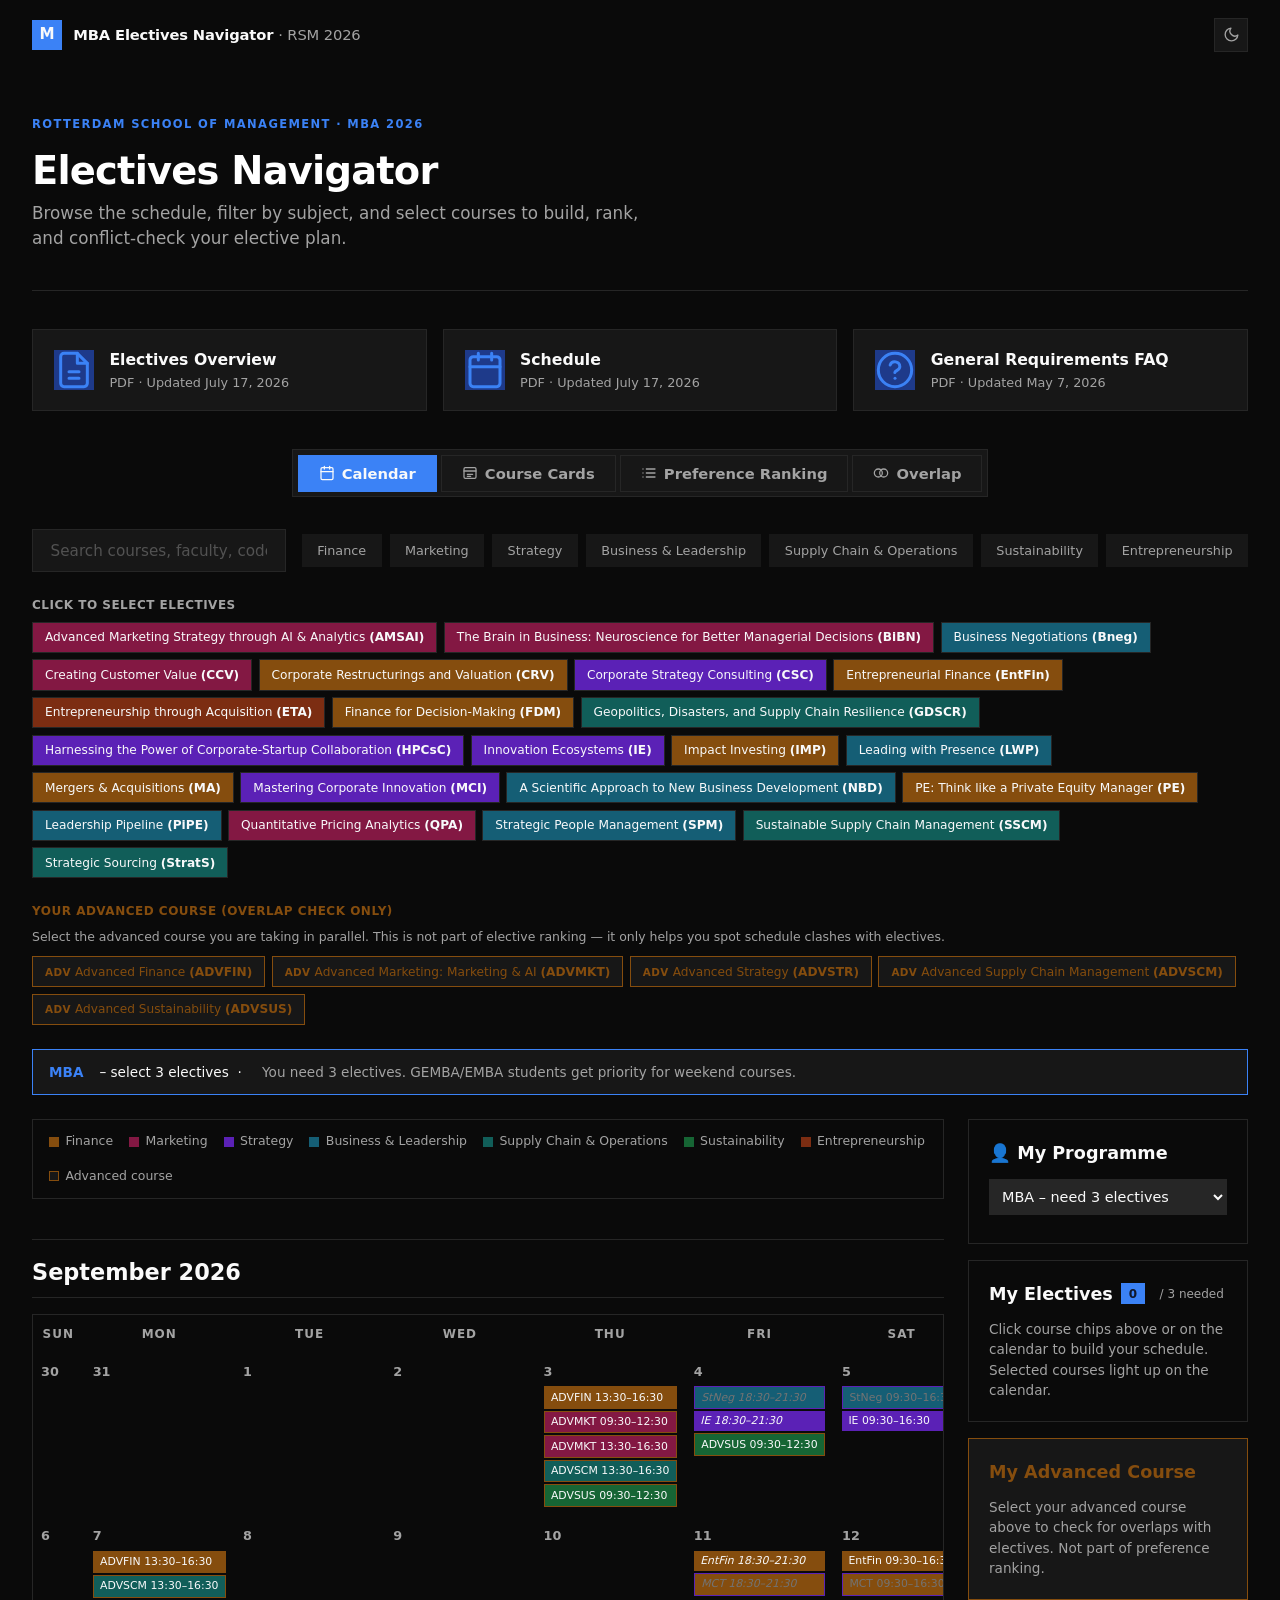
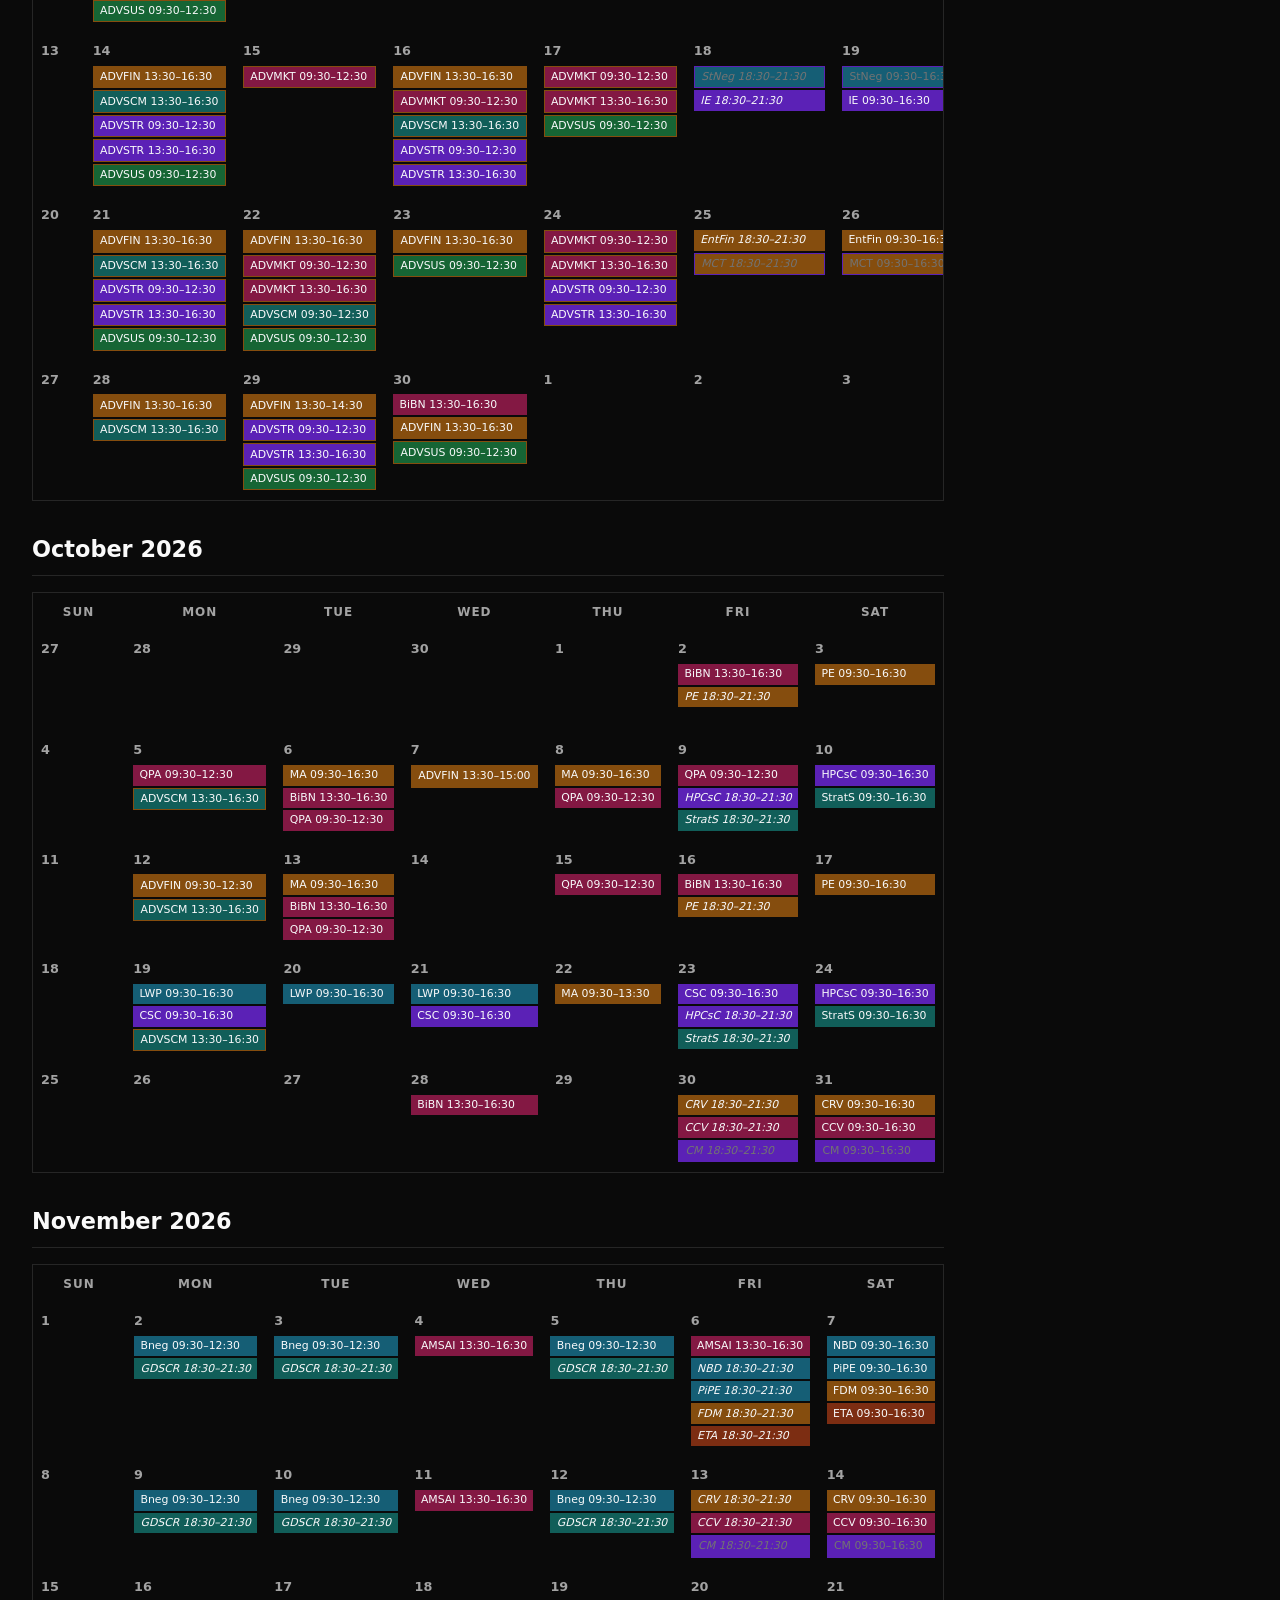
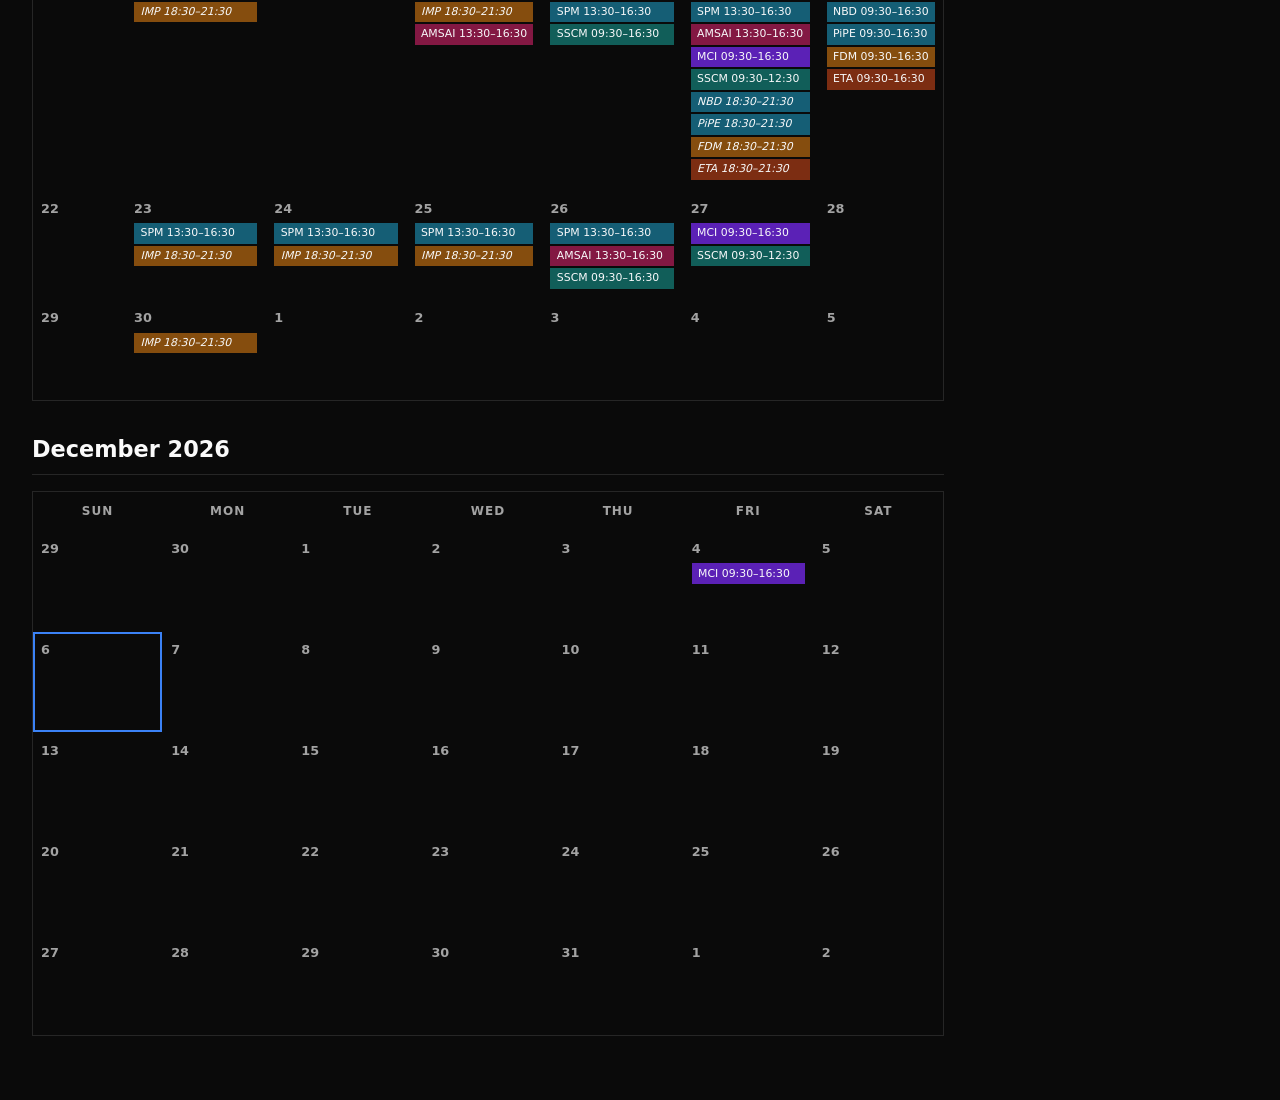
==== commit 06b0215d: "Fix text contrast on category-colored surfaces Bug: .cat-X rules set background: var(--cat-X) and co" ====
--- a/index.html
+++ b/index.html
@@ -43,22 +43,22 @@
             --primary-dim: #1e3a8a;
             --accent: #60a5fa;
 
-            /* Categories — muted, flat (no neon) */
-            --cat-finance: #ca8a04;
-            --cat-marketing: #be185d;
-            --cat-strategy: #7c3aed;
-            --cat-leadership: #0e7490;
-            --cat-supplychain: #0f766e;
-            --cat-sustainability: #16a34a;
-            --cat-entrepreneurship: #c2410c;
-
-            /* Status & danger */
+            /* Categories — dark, muted (WCAG AA with white text) */
+            --cat-finance: #854d0e;
+            --cat-marketing: #831843;
+            --cat-strategy: #5b21b6;
+            --cat-leadership: #155e75;
+            --cat-supplychain: #115e59;
+            --cat-sustainability: #166534;
+            --cat-entrepreneurship: #7c2d12;
+
+            /* Status & danger (readable as text in both themes via per-theme overrides) */
             --danger: #ef4444;
-            --status-amber: #ca8a04;
+            --status-amber: #854d0e;
             --status-purple: #7c3aed;
-            --status-cyan: #0e7490;
+            --status-cyan: #22d3ee;
             --status-red: #ef4444;
-            --status-green: #16a34a;
+            --status-green: #4ade80;
 
             /* Geometry — aggressively sharp */
             --radius: 0;
@@ -112,21 +112,21 @@
             --primary-dim: #dbeafe;
             --accent: #3b82f6;
 
-            /* Categories stay consistent across themes — already muted */
-            --cat-finance: #ca8a04;
-            --cat-marketing: #be185d;
-            --cat-strategy: #7c3aed;
-            --cat-leadership: #0e7490;
-            --cat-supplychain: #0f766e;
-            --cat-sustainability: #16a34a;
-            --cat-entrepreneurship: #c2410c;
+            /* Categories stay consistent across themes */
+            --cat-finance: #854d0e;
+            --cat-marketing: #831843;
+            --cat-strategy: #5b21b6;
+            --cat-leadership: #155e75;
+            --cat-supplychain: #115e59;
+            --cat-sustainability: #166534;
+            --cat-entrepreneurship: #7c2d12;
 
             --danger: #dc2626;
-            --status-amber: #ca8a04;
+            --status-amber: #854d0e;
             --status-purple: #7c3aed;
-            --status-cyan: #0e7490;
+            --status-cyan: #155e75;
             --status-red: #dc2626;
-            --status-green: #16a34a;
+            --status-green: #166534;
 
             --border: #e5e5e5;
             --border-strong: #d4d4d4;
@@ -479,13 +479,13 @@
         .modal .modal-notes strong { color: var(--danger); }
 
         /* ── Color utilities ── */
-        .cat-finance { background: var(--cat-finance); color: var(--status-amber); border-left: 3px solid var(--cat-finance); }
-        .cat-marketing { background: var(--cat-marketing); color: var(--cat-marketing); border-left: 3px solid var(--cat-marketing); }
-        .cat-strategy { background: var(--cat-strategy); color: var(--cat-strategy); border-left: 3px solid var(--cat-strategy); }
-        .cat-leadership { background: var(--cat-leadership); color: var(--cat-leadership); border-left: 3px solid var(--cat-leadership); }
-        .cat-supplychain { background: var(--cat-supplychain); color: var(--cat-supplychain); border-left: 3px solid var(--cat-supplychain); }
-        .cat-sustainability { background: var(--cat-sustainability); color: var(--cat-sustainability); border-left: 3px solid var(--cat-sustainability); }
-        .cat-entrepreneurship { background: var(--cat-entrepreneurship); color: var(--cat-entrepreneurship); border-left: 3px solid var(--cat-entrepreneurship); }
+        .cat-finance { background: var(--cat-finance); color: var(--gray-0); }
+        .cat-marketing { background: var(--cat-marketing); color: var(--gray-0); }
+        .cat-strategy { background: var(--cat-strategy); color: var(--gray-0); }
+        .cat-leadership { background: var(--cat-leadership); color: var(--gray-0); }
+        .cat-supplychain { background: var(--cat-supplychain); color: var(--gray-0); }
+        .cat-sustainability { background: var(--cat-sustainability); color: var(--gray-0); }
+        .cat-entrepreneurship { background: var(--cat-entrepreneurship); color: var(--gray-0); }
 
         .card-cat-finance::before { background: var(--cat-finance); }
         .card-cat-marketing::before { background: var(--cat-marketing); }
@@ -495,13 +495,14 @@
         .card-cat-sustainability::before { background: var(--cat-sustainability); }
         .card-cat-entrepreneurship::before { background: var(--cat-entrepreneurship); }
 
-        .sub-finance { color: var(--cat-finance); }
-        .sub-marketing { color: var(--cat-marketing); }
-        .sub-strategy { color: var(--cat-strategy); }
-        .sub-leadership { color: var(--cat-leadership); }
-        .sub-supplychain { color: var(--cat-supplychain); }
-        .sub-sustainability { color: var(--cat-sustainability); }
-        .sub-entrepreneurship { color: var(--cat-entrepreneurship); }
+        /* Dark theme sub-X: brighter shades for readability on dark surfaces */
+        .sub-finance { color: #fbbf24; }
+        .sub-marketing { color: #f472b6; }
+        .sub-strategy { color: #a78bfa; }
+        .sub-leadership { color: #22d3ee; }
+        .sub-supplychain { color: #2dd4bf; }
+        .sub-sustainability { color: #4ade80; }
+        .sub-entrepreneurship { color: #fb923c; }
 
         /* ── Animations ── */
         @keyframes fadeInDown { from { opacity: 0; transform: translateY(-15px); } to { opacity: 1; transform: translateY(0); } }
@@ -645,8 +646,8 @@
         .prog-banner.gemba { background: var(--bg-elevated); border: 1px solid var(--cat-entrepreneurship); }
         .prog-banner strong { font-weight: 700; }
         .prog-banner.mba strong { color: var(--primary); }
-        .prog-banner.emba strong { color: var(--cat-strategy); }
-        .prog-banner.gemba strong { color: var(--cat-entrepreneurship); }
+        .prog-banner.emba strong { color: #a78bfa; }
+        .prog-banner.gemba strong { color: #fb923c; }
         .prog-banner .prog-note { color: var(--text-secondary); }
 
         /* ── Calendar programme-restricted events ── */
@@ -664,10 +665,10 @@
             display: inline-block; font-size: 0.68rem; font-weight: 600;
             padding: 0.15rem 0.5rem; border-radius: 0;
         }
-        .mba-badge { background: var(--cat-finance); color: var(--status-amber); border: 1px solid var(--cat-finance); }
-        .emba-badge { background: var(--cat-strategy); color: var(--cat-strategy); border: 1px solid var(--cat-strategy); }
+        .mba-badge { background: var(--cat-finance); color: var(--gray-0); border: 1px solid var(--cat-finance); }
+        .emba-badge { background: var(--cat-strategy); color: var(--gray-0); border: 1px solid var(--cat-strategy); }
         .exam-badge { background: var(--bg-elevated); color: var(--danger); border: 1px solid var(--danger); }
-        .weekend-badge { background: var(--bg-elevated); color: var(--cat-sustainability); border: 1px solid var(--cat-sustainability); }
+        .weekend-badge { background: var(--bg-elevated); color: var(--status-green); border: 1px solid var(--cat-sustainability); }
         .course-card.has-badges { padding-top: 0.9rem; }
 
         /* ── Preference ranking ── */
@@ -809,10 +810,10 @@
             display: inline-block; font-size: 0.72rem; font-weight: 600;
             padding: 0.2rem 0.6rem; border-radius: 0; margin-bottom: 0.5rem;
         }
-        .overlap-badge.high { background: var(--bg-elevated); color: var(--status-amber); border: 1px solid var(--status-amber); }
+        .overlap-badge.high { background: var(--bg-elevated); color: #fbbf24; border: 1px solid var(--status-amber); }
         .overlap-badge.partial { background: var(--bg-elevated); color: var(--primary); border: 1px solid var(--primary); }
         .overlap-badge.schedule { background: var(--bg-elevated); color: var(--danger); border: 1px solid var(--danger); }
-        .overlap-badge.faculty { background: var(--bg-elevated); color: var(--status-purple); border: 1px solid var(--status-purple); }
+        .overlap-badge.faculty { background: var(--bg-elevated); color: #a78bfa; border: 1px solid var(--status-purple); }
         .overlap-detail { font-size: 0.82rem; color: var(--text-secondary); line-height: 1.6; }
         .overlap-detail .cat-pill {
             display: inline-block; font-size: 0.7rem; font-weight: 600;
@@ -842,7 +843,7 @@
         }
         .exp-badge.exp-academic { background: var(--bg-elevated); color: var(--primary); border: 1px solid var(--primary); }
         .exp-badge.exp-practical { background: var(--bg-elevated); color: var(--status-amber); border: 1px solid var(--cat-finance); }
-        .exp-badge.exp-mixed { background: var(--bg-elevated); color: var(--cat-sustainability); border: 1px solid var(--cat-sustainability); }
+        .exp-badge.exp-mixed { background: var(--bg-elevated); color: #4ade80; border: 1px solid var(--cat-sustainability); }
         .instructor-link {
             background: none; border: none; color: var(--text-tertiary); cursor: pointer;
             font-family: inherit; font-size: inherit; padding: 0; text-decoration: underline;
@@ -886,7 +887,7 @@
         }
         .modal-instructor-type.exp-academic { background: var(--bg-elevated); color: var(--primary); }
         .modal-instructor-type.exp-practical { background: var(--bg-elevated); color: var(--status-amber); }
-        .modal-instructor-type.exp-mixed { background: var(--bg-elevated); color: var(--cat-sustainability); }
+        .modal-instructor-type.exp-mixed { background: var(--bg-elevated); color: #4ade80; }
         .modal-section-title {
             font-size: 0.75rem; font-weight: 700; text-transform: uppercase;
             letter-spacing: 0.5px; color: var(--text-secondary); margin: 1rem 0 0.5rem;
@@ -924,13 +925,16 @@
         }
 
         /* ── Light theme: category & badge contrast ── */
-        html[data-theme="light"] .cat-finance { color: var(--cat-finance); }
-        html[data-theme="light"] .cat-marketing { color: var(--cat-marketing); }
-        html[data-theme="light"] .cat-strategy { color: var(--cat-strategy); }
-        html[data-theme="light"] .cat-leadership { color: var(--cat-leadership); }
-        html[data-theme="light"] .cat-supplychain { color: var(--cat-supplychain); }
-        html[data-theme="light"] .cat-sustainability { color: var(--cat-sustainability); }
-        html[data-theme="light"] .cat-entrepreneurship { color: var(--cat-entrepreneurship); }
+        /* (Light theme inherits the dark category backgrounds with white text from base rules) */
+
+        /* Light theme: darker shades of cat-X for sub-X text labels (readable on white) */
+        html[data-theme="light"] .sub-finance { color: var(--cat-finance); }
+        html[data-theme="light"] .sub-marketing { color: var(--cat-marketing); }
+        html[data-theme="light"] .sub-strategy { color: var(--cat-strategy); }
+        html[data-theme="light"] .sub-leadership { color: var(--cat-leadership); }
+        html[data-theme="light"] .sub-supplychain { color: var(--cat-supplychain); }
+        html[data-theme="light"] .sub-sustainability { color: var(--cat-sustainability); }
+        html[data-theme="light"] .sub-entrepreneurship { color: var(--cat-entrepreneurship); }
 
         html[data-theme="light"] .mba-badge { color: var(--cat-finance); }
         html[data-theme="light"] .emba-badge { color: var(--cat-strategy); }
@@ -948,13 +952,13 @@
         html[data-theme="light"] .exp-badge.exp-academic,
         html[data-theme="light"] .modal-instructor-type.exp-academic { color: var(--primary-strong); }
         html[data-theme="light"] .exp-badge.exp-practical,
-        html[data-theme="light"] .modal-instructor-type.exp-practical { color: var(--status-amber); }
+        html[data-theme="light"] .modal-instructor-type.exp-practical { color: var(--cat-finance); }
         html[data-theme="light"] .exp-badge.exp-mixed,
         html[data-theme="light"] .modal-instructor-type.exp-mixed { color: var(--cat-sustainability); }
 
         /* Advanced course (amber/gold) chips & panel */
         html[data-theme="light"] .advanced-picker-label,
-        html[data-theme="light"] .my-sched-panel.advanced-panel h3 { color: var(--status-amber); }
+        html[data-theme="light"] .my-sched-panel.advanced-panel h3 { color: var(--cat-finance); }
         html[data-theme="light"] .course-chip.advanced-chip {
             color: var(--status-amber); background: var(--bg-elevated);
         }
@@ -1626,19 +1630,19 @@
   "Entrepreneurship": "entrepreneurship",
 };
 const CAT_COLORS = {
-  "Finance": "#ca8a04",
-  "Marketing": "#be185d",
-  "Strategy": "#7c3aed",
-  "Business & Leadership": "#0e7490",
-  "Supply Chain & Operations": "#0f766e",
-  "Sustainability": "#16a34a",
-  "Entrepreneurship": "#c2410c",
+  "Finance": "#854d0e",
+  "Marketing": "#831843",
+  "Strategy": "#5b21b6",
+  "Business & Leadership": "#155e75",
+  "Supply Chain & Operations": "#115e59",
+  "Sustainability": "#166534",
+  "Entrepreneurship": "#7c2d12",
 };
 const ALL_CATEGORIES = Object.keys(CAT_CLASS);
 
 function primaryCat(course) { return course.categories[0]; }
 function catClass(cat) { return CAT_CLASS[cat] || "strategy"; }
-function catColor(cat) { return CAT_COLORS[cat] || "#7c3aed"; }
+function catColor(cat) { return CAT_COLORS[cat] || "#5b21b6"; }
 
 function escapeHtml(s) {
   return String(s).replace(/&/g,'&amp;').replace(/</g,'&lt;').replace(/>/g,'&gt;').replace(/"/g,'&quot;');
@@ -2181,7 +2185,7 @@
   pairsEl.innerHTML = pairs.map(o => {
     const badge = getOverlapBadge(o);
     const catPills = o.sharedCats.map(cat =>
-      `<span class="cat-pill" style="background:${catColor(cat)}22;color:${catColor(cat)};border:1px solid ${catColor(cat)}44">${escapeHtml(cat)}</span>`
+      `<span class="cat-pill" style="background:${catColor(cat)};color:var(--gray-0);border:1px solid ${catColor(cat)}">${escapeHtml(cat)}</span>`
     ).join('');
     const facultyLine = o.sharedFaculty.length
       ? `<div>👤 Shared faculty: ${o.sharedFaculty.map(f => escapeHtml(f)).join(', ')}</div>` : '';
@@ -2615,8 +2619,8 @@
     picked.forEach(c => {
       const cat = primaryCat(c);
       let badge = '';
-      if (c.restriction === 'mba') badge = '<span style="background:var(--cat-finance);color:var(--status-amber);font-size:0.65rem;padding:0.1rem 0.4rem;border-radius: 0;font-weight:600;">MBA only</span>';
-      if (c.restriction === 'emba') badge = '<span style="background:var(--cat-strategy);color:var(--status-purple);font-size:0.65rem;padding:0.1rem 0.4rem;border-radius: 0;font-weight:600;">EMBA/GEMBA only</span>';
+      if (c.restriction === 'mba') badge = '<span style="background:var(--cat-finance);color:var(--gray-0);font-size:0.65rem;padding:0.1rem 0.4rem;border-radius: 0;font-weight:600;">MBA only</span>';
+      if (c.restriction === 'emba') badge = '<span style="background:var(--cat-strategy);color:var(--gray-0);font-size:0.65rem;padding:0.1rem 0.4rem;border-radius: 0;font-weight:600;">EMBA/GEMBA only</span>';
       html += `<div class="my-sched-item">
         <div class="dot" style="background:${catColor(cat)}"></div>
         <span class="name" style="cursor:pointer" onclick="openModal('${c.code}')" title="${escapeHtml(c.name)}">${c.code} ${badge}</span>
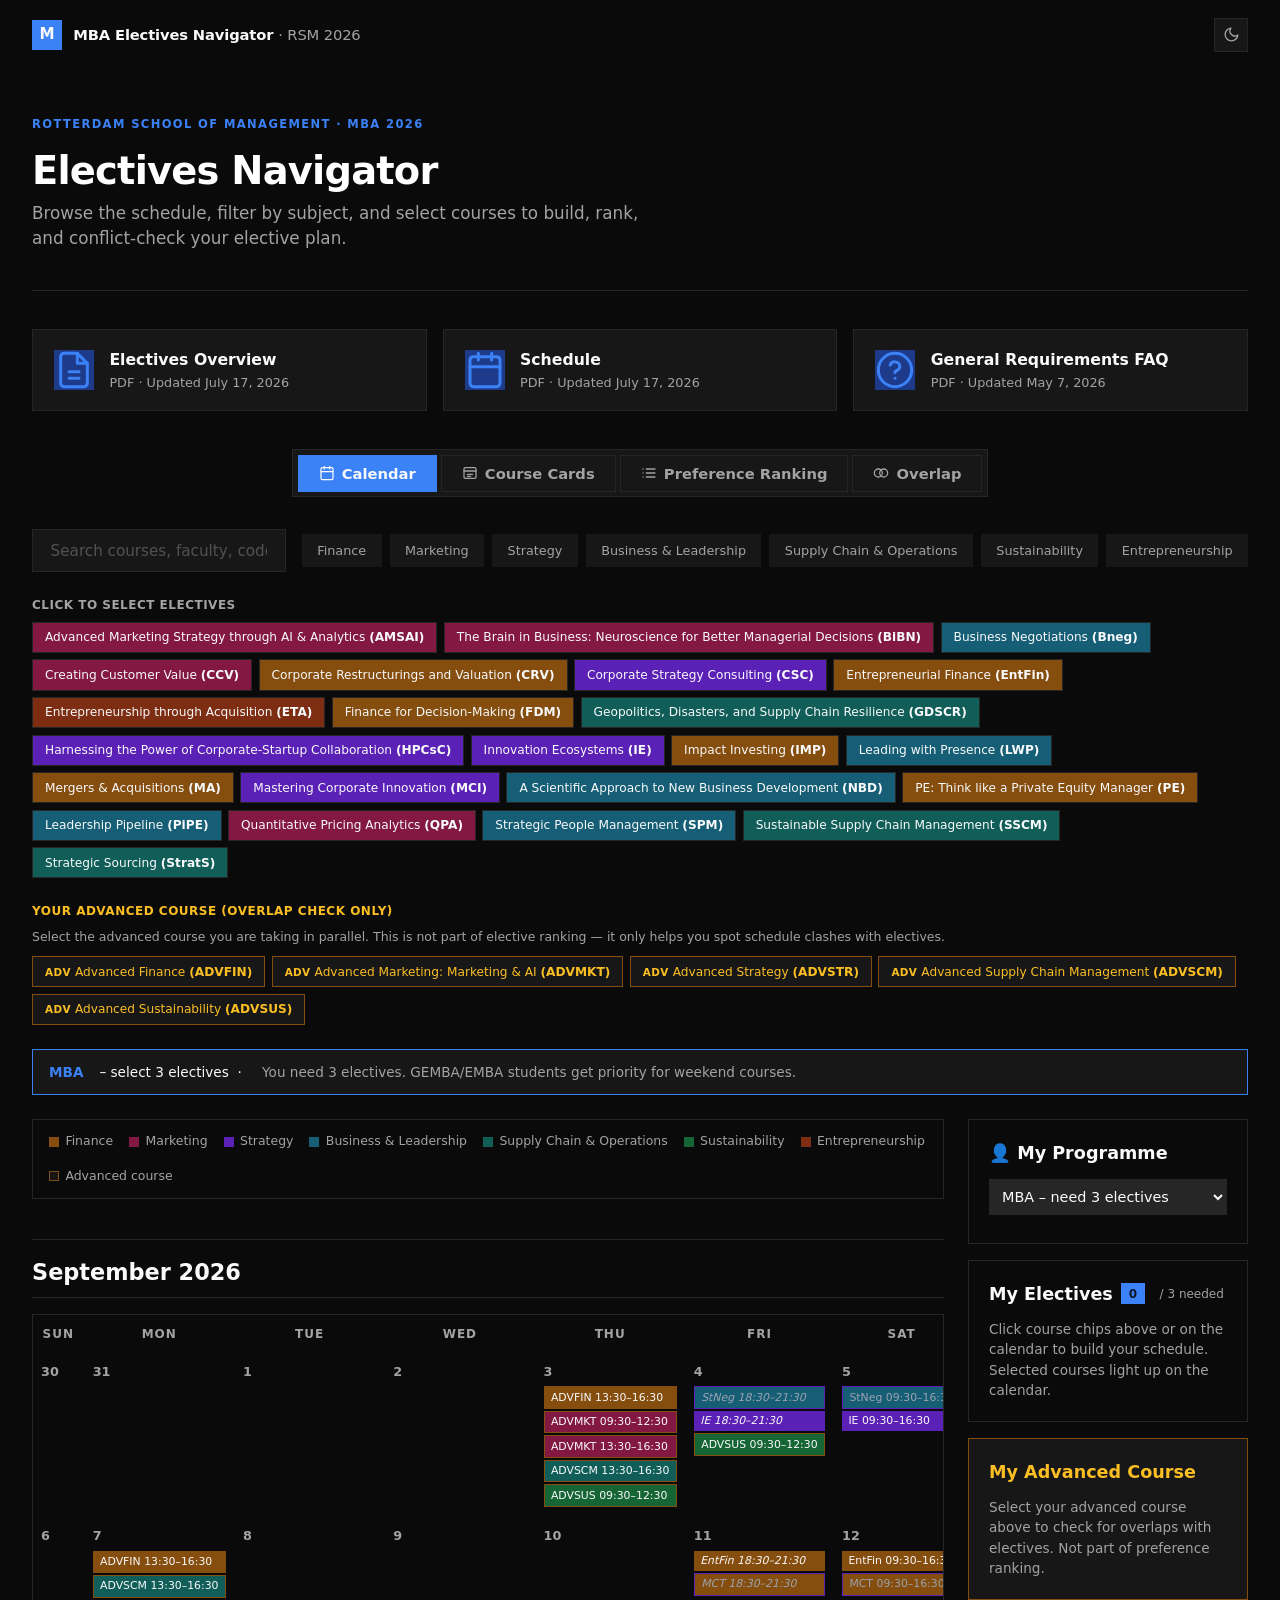
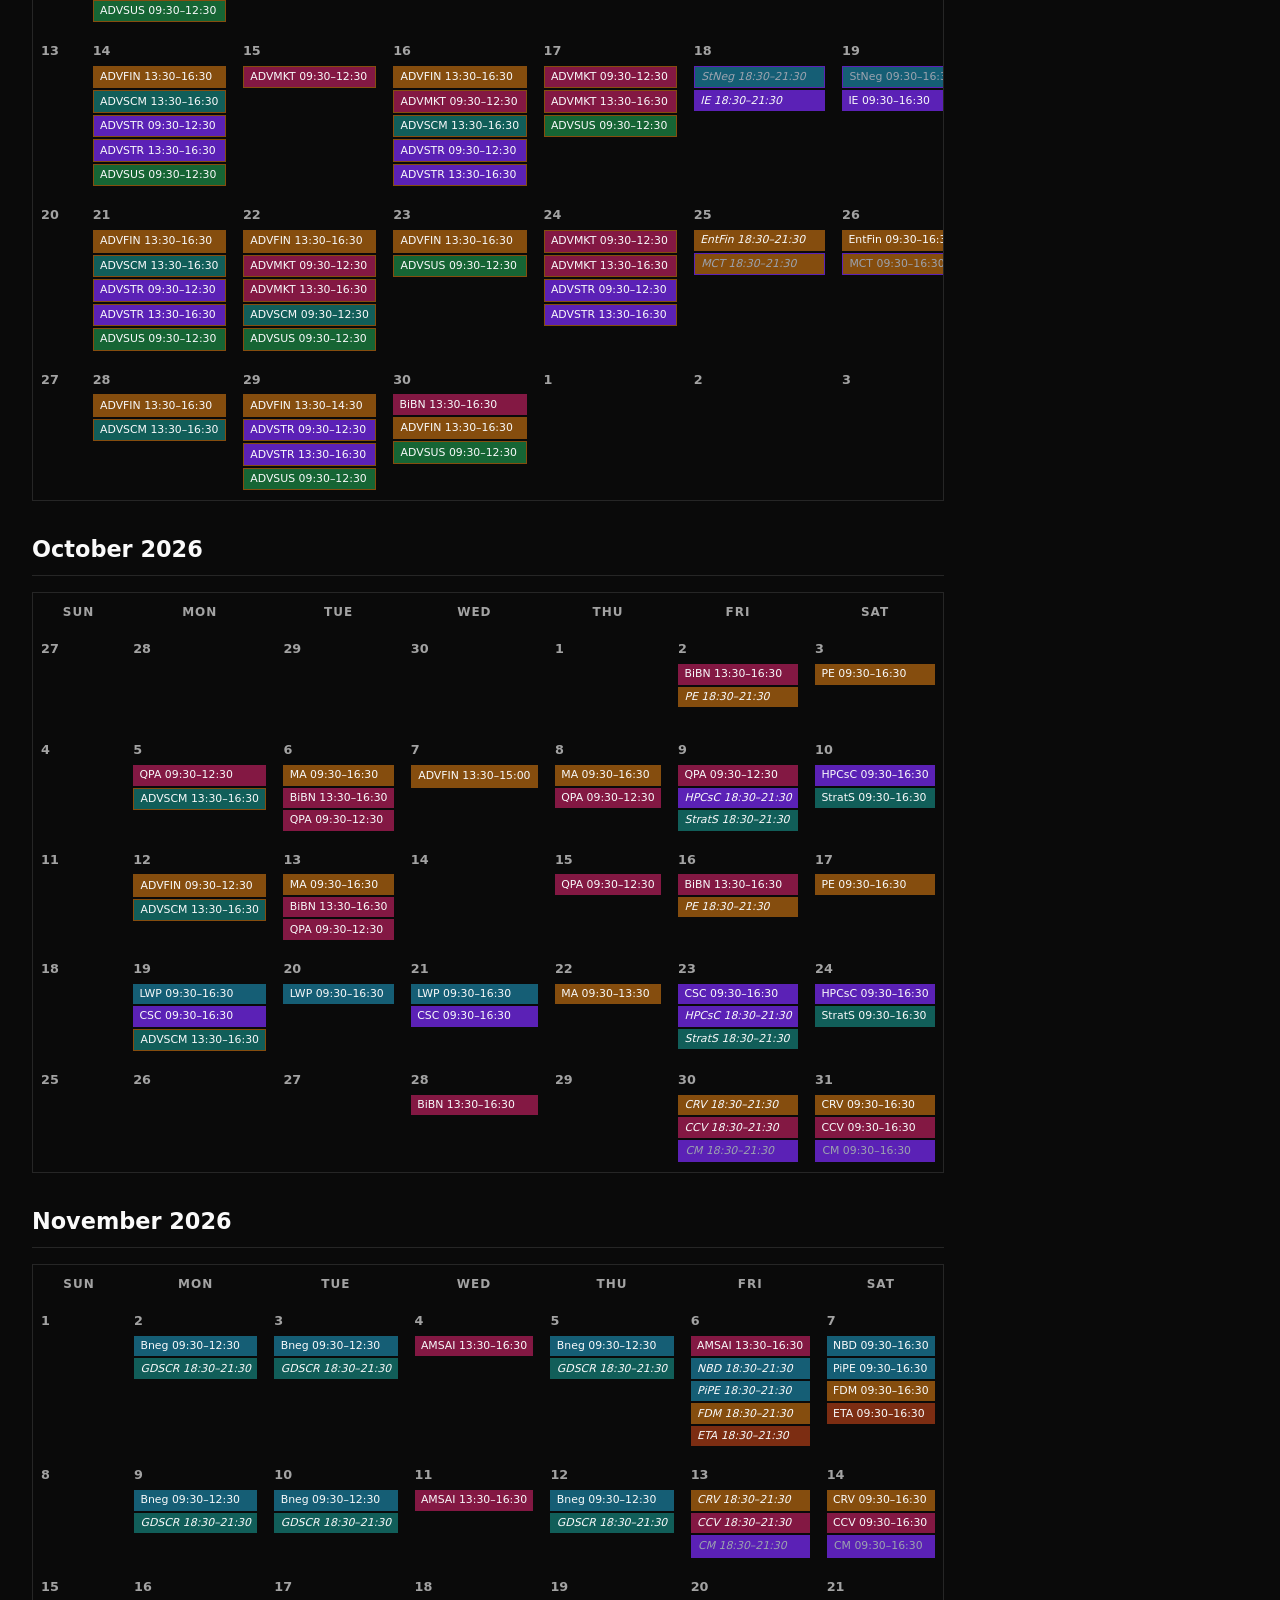
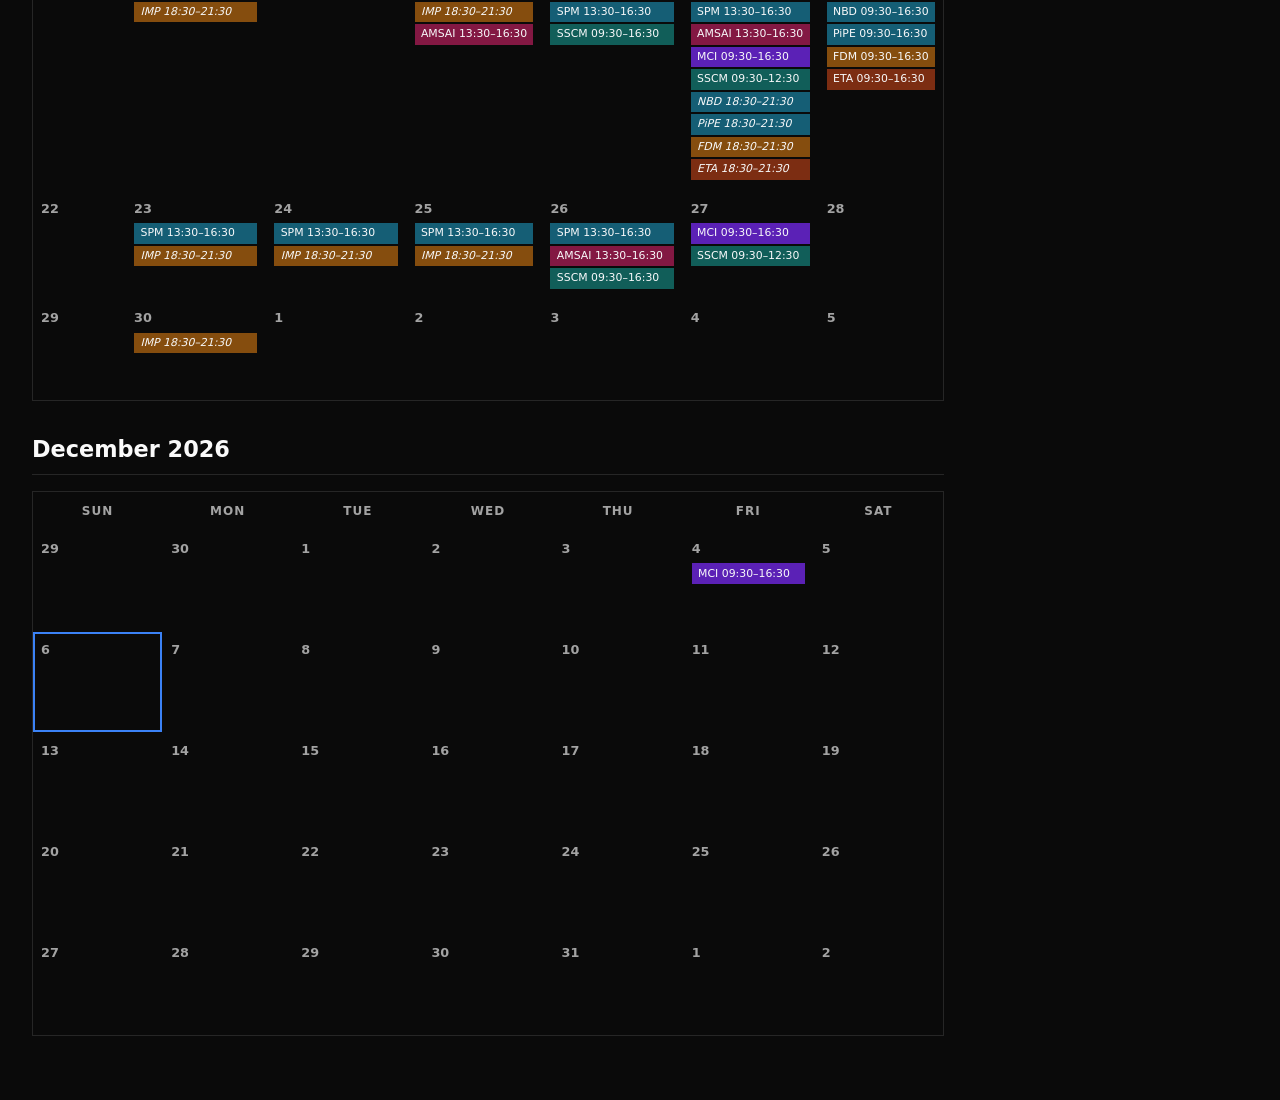
==== commit cdd35ed3: "Improve text contrast: add status-X-text tokens + bump text-tertiary Issue: --status-amber (#854d0e)" ====
--- a/index.html
+++ b/index.html
@@ -25,7 +25,7 @@
             /* Text */
             --text-color: #fafafa;
             --text-secondary: #a3a3a3;
-            --text-tertiary: #737373;
+            --text-tertiary: #9ca3af;
             --heading-color: #ffffff;
             --placeholder-color: #525252;
 
@@ -55,7 +55,9 @@
             /* Status & danger (readable as text in both themes via per-theme overrides) */
             --danger: #ef4444;
             --status-amber: #854d0e;
+            --status-amber-text: #fbbf24;
             --status-purple: #7c3aed;
+            --status-purple-text: #a78bfa;
             --status-cyan: #22d3ee;
             --status-red: #ef4444;
             --status-green: #4ade80;
@@ -97,7 +99,7 @@
 
             --text-color: #0a0a0a;
             --text-secondary: #525252;
-            --text-tertiary: #737373;
+            --text-tertiary: #525252;
             --heading-color: #000000;
             --placeholder-color: #a3a3a3;
 
@@ -123,7 +125,9 @@
 
             --danger: #dc2626;
             --status-amber: #854d0e;
+            --status-amber-text: #854d0e;
             --status-purple: #7c3aed;
+            --status-purple-text: #5b21b6;
             --status-cyan: #155e75;
             --status-red: #dc2626;
             --status-green: #166534;
@@ -316,16 +320,16 @@
         .advanced-picker { margin-top: 0.25rem; }
         .advanced-picker-label {
             font-size: 0.75rem; font-weight: 600; text-transform: uppercase;
-            letter-spacing: 0.5px; color: var(--status-amber); margin-bottom: 0.5rem;
+            letter-spacing: 0.5px; color: var(--status-amber-text); margin-bottom: 0.5rem;
         }
         .advanced-picker-hint {
             font-size: 0.78rem; color: var(--text-secondary); margin-bottom: 0.6rem; line-height: 1.45;
         }
         .course-chip.advanced-chip {
             border-style: solid; border-color: var(--status-amber);
-            background: var(--bg-elevated); color: var(--status-amber);
-        }
-        .course-chip.advanced-chip:hover { background: var(--bg-elevated); color: var(--status-amber); }
+            background: var(--bg-elevated); color: var(--status-amber-text);
+        }
+        .course-chip.advanced-chip:hover { background: var(--bg-elevated); color: var(--status-amber-text); }
         .course-chip.advanced-chip.selected {
             background: var(--status-amber); color: var(--gray-0);
             border-color: var(--status-amber);
@@ -623,7 +627,7 @@
             border-color: var(--status-amber);
             background: var(--bg-elevated);
         }
-        .my-sched-panel.advanced-panel h3 { color: var(--status-amber); }
+        .my-sched-panel.advanced-panel h3 { color: var(--status-amber-text); }
 
         /* ── Clear button ── */
         .clear-btn {
@@ -832,8 +836,8 @@
             background: var(--bg-elevated); border: 1px solid var(--status-amber);
             border-radius: var(--radius-sm); padding: 0.75rem 1rem; margin-bottom: 1rem;
         }
-        .topic-warning-banner h4 { color: var(--status-amber); font-size: 0.85rem; font-weight: 700; margin-bottom: 0.35rem; }
-        .topic-warning-row { font-size: 0.8rem; color: var(--status-amber); padding: 0.15rem 0; }
+        .topic-warning-banner h4 { color: var(--status-amber-text); font-size: 0.85rem; font-weight: 700; margin-bottom: 0.35rem; }
+        .topic-warning-row { font-size: 0.8rem; color: var(--status-amber-text); padding: 0.15rem 0; }
 
         /* ── Instructor profiles ── */
         .exp-badge {
@@ -842,7 +846,7 @@
             vertical-align: middle; font-weight: 600; white-space: nowrap;
         }
         .exp-badge.exp-academic { background: var(--bg-elevated); color: var(--primary); border: 1px solid var(--primary); }
-        .exp-badge.exp-practical { background: var(--bg-elevated); color: var(--status-amber); border: 1px solid var(--cat-finance); }
+        .exp-badge.exp-practical { background: var(--bg-elevated); color: var(--status-amber-text); border: 1px solid var(--cat-finance); }
         .exp-badge.exp-mixed { background: var(--bg-elevated); color: #4ade80; border: 1px solid var(--cat-sustainability); }
         .instructor-link {
             background: none; border: none; color: var(--text-tertiary); cursor: pointer;
@@ -886,7 +890,7 @@
             border-radius: 0; margin-bottom: 0.75rem;
         }
         .modal-instructor-type.exp-academic { background: var(--bg-elevated); color: var(--primary); }
-        .modal-instructor-type.exp-practical { background: var(--bg-elevated); color: var(--status-amber); }
+        .modal-instructor-type.exp-practical { background: var(--bg-elevated); color: var(--status-amber-text); }
         .modal-instructor-type.exp-mixed { background: var(--bg-elevated); color: #4ade80; }
         .modal-section-title {
             font-size: 0.75rem; font-weight: 700; text-transform: uppercase;
@@ -944,7 +948,7 @@
         html[data-theme="light"] .prog-banner.emba strong { color: var(--cat-strategy); }
         html[data-theme="light"] .prog-banner.gemba strong { color: var(--cat-entrepreneurship); }
 
-        html[data-theme="light"] .overlap-badge.high { color: var(--status-amber); }
+        html[data-theme="light"] .overlap-badge.high { color: var(--status-amber-text); }
         html[data-theme="light"] .overlap-badge.partial { color: var(--primary-strong); }
         html[data-theme="light"] .overlap-badge.schedule { color: var(--status-red); }
         html[data-theme="light"] .overlap-badge.faculty { color: var(--cat-strategy); }
@@ -960,9 +964,9 @@
         html[data-theme="light"] .advanced-picker-label,
         html[data-theme="light"] .my-sched-panel.advanced-panel h3 { color: var(--cat-finance); }
         html[data-theme="light"] .course-chip.advanced-chip {
-            color: var(--status-amber); background: var(--bg-elevated);
-        }
-        html[data-theme="light"] .course-chip.advanced-chip:hover { color: var(--status-amber); background: var(--bg-elevated); }
+            color: var(--status-amber-text); background: var(--bg-elevated);
+        }
+        html[data-theme="light"] .course-chip.advanced-chip:hover { color: var(--status-amber-text); background: var(--bg-elevated); }
         html[data-theme="light"] .course-chip.advanced-chip.selected {
             background: var(--cat-finance); color: var(--gray-0); border-color: var(--status-amber);
         }
@@ -2653,7 +2657,7 @@
     if (advanced.sessions.length) {
       html += `<div class="sched-summary"><strong>${advanced.sessions.length}</strong> sessions scheduled</div>`;
     } else {
-      html += `<div class="sched-summary" style="color:var(--status-amber);">Session dates not in draft outline — check Canvas/MyTimetable</div>`;
+      html += `<div class="sched-summary" style="color: var(--status-amber-text);">Session dates not in draft outline — check Canvas/MyTimetable</div>`;
     }
     if (advanced.notes && advanced.sessions.length === 0) {
       html += `<div class="sched-summary" style="margin-top:0.35rem;">${escapeHtml(advanced.notes)}</div>`;
@@ -2664,14 +2668,14 @@
   // --- Programme restriction warnings ---
   if (mbaOnlyPicked.length > 0 && !isMBA) {
     html += `<div class="conflict-banner" style="background:var(--bg-elevated);border-color:var(--cat-finance);">
-      <h4 style="color:var(--status-amber);">⚠️ MBA-only courses</h4>
-      <div class="conflict-row" style="color:var(--status-amber);">${mbaOnlyPicked.map(c=>c.code).join(', ')} – not available for your programme</div>
+      <h4 style="color: var(--status-amber-text);">⚠️ MBA-only courses</h4>
+      <div class="conflict-row" style="color: var(--status-amber-text);">${mbaOnlyPicked.map(c=>c.code).join(', ')} – not available for your programme</div>
     </div>`;
   }
   if (embaOnlyPicked.length > 0 && isMBA) {
     html += `<div class="conflict-banner" style="background:var(--bg-elevated);border-color:var(--cat-strategy);">
-      <h4 style="color:var(--status-purple);">⚠️ EMBA/GEMBA-only courses</h4>
-      <div class="conflict-row" style="color:var(--status-purple);">${embaOnlyPicked.map(c=>c.code).join(', ')} – not available for MBA students</div>
+      <h4 style="color: var(--status-purple-text);">⚠️ EMBA/GEMBA-only courses</h4>
+      <div class="conflict-row" style="color: var(--status-purple-text);">${embaOnlyPicked.map(c=>c.code).join(', ')} – not available for MBA students</div>
     </div>`;
   }
 
@@ -2714,11 +2718,11 @@
 
   // --- Soft conflicts (1-2 overlapping sessions) ---
   if (softConflicts.length > 0) {
-    html += `<div class="conflict-banner" style="background:var(--bg-elevated);border-color:var(--status-amber);">
-      <h4 style="color:var(--status-amber);">⚠️ Session Overlaps</h4>
-      <div class="conflict-row" style="color:var(--status-amber);">${softConflicts.length} overlap${softConflicts.length>1?'s':''} found (1-2 sessions each). Review carefully before finalising your choices.</div>`;
+    html += `<div class="conflict-banner" style="background:var(--bg-elevated);border-color: var(--status-amber);">
+      <h4 style="color: var(--status-amber-text);">⚠️ Session Overlaps</h4>
+      <div class="conflict-row" style="color: var(--status-amber-text);">${softConflicts.length} overlap${softConflicts.length>1?'s':''} found (1-2 sessions each). Review carefully before finalising your choices.</div>`;
     softConflicts.forEach(o => {
-      html += `<div class="conflict-row"><span style="color:var(--status-amber);font-weight:600;">${o.code1}</span> <span class="vs">↔</span> <span style="color:var(--status-amber);font-weight:600;">${o.code2}</span> – ${o.sharedDates} session${o.sharedDates>1?'s':''} shared</div>`;
+      html += `<div class="conflict-row"><span style="color: var(--status-amber-text);font-weight:600;">${o.code1}</span> <span class="vs">↔</span> <span style="color: var(--status-amber-text);font-weight:600;">${o.code2}</span> – ${o.sharedDates} session${o.sharedDates>1?'s':''} shared</div>`;
     });
     html += `</div>`;
   }
